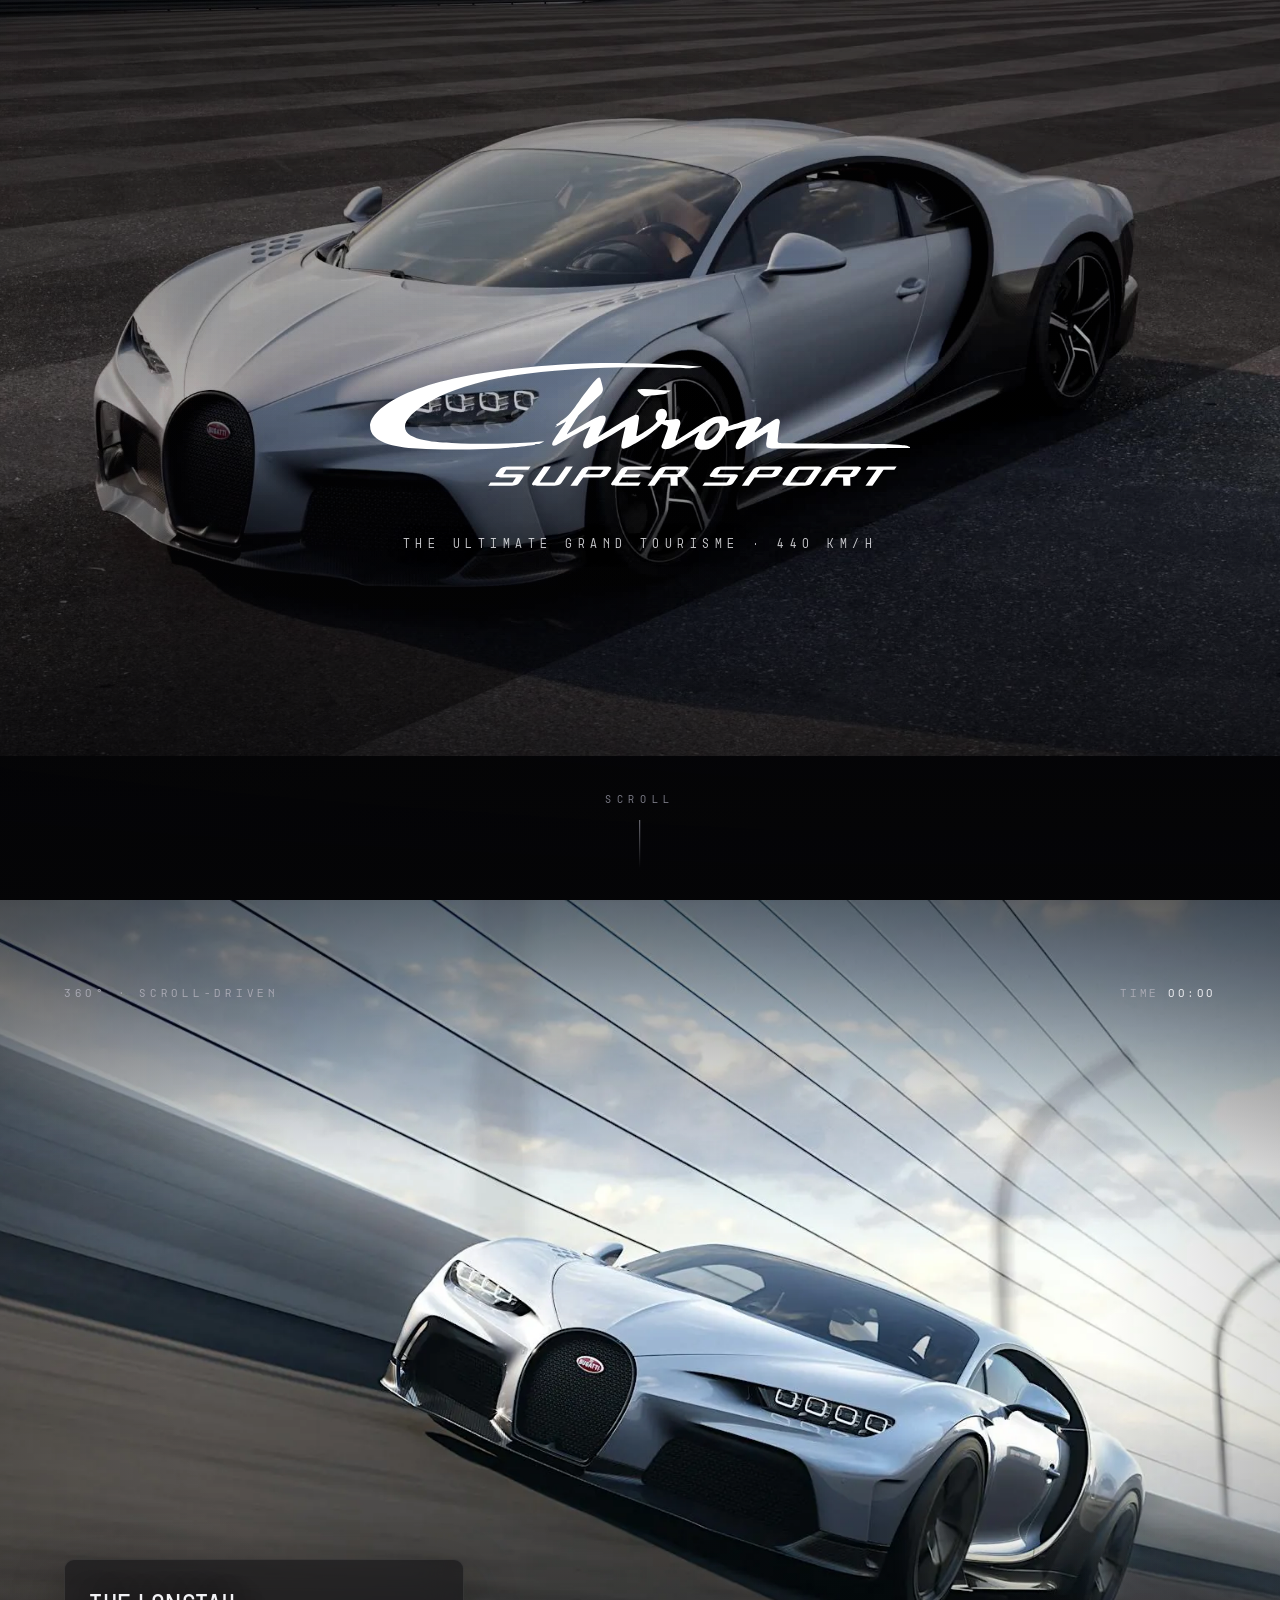
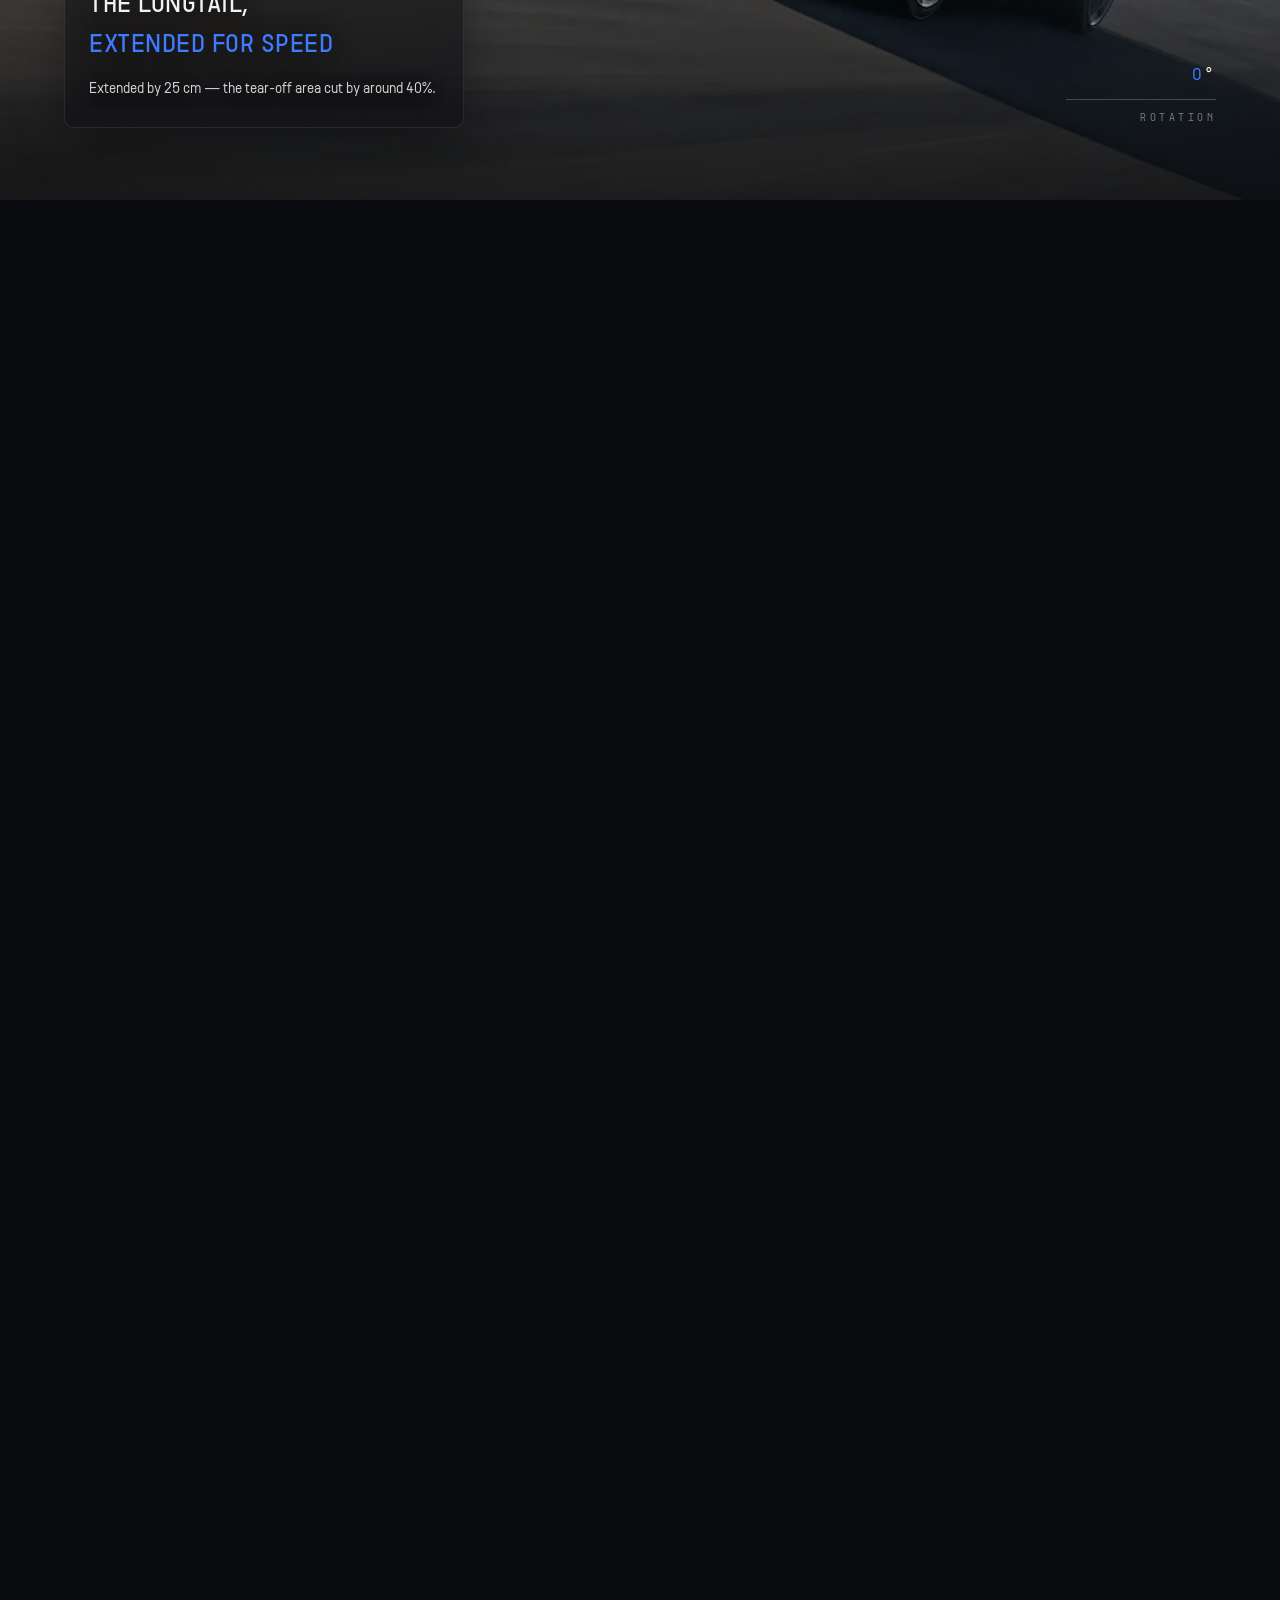
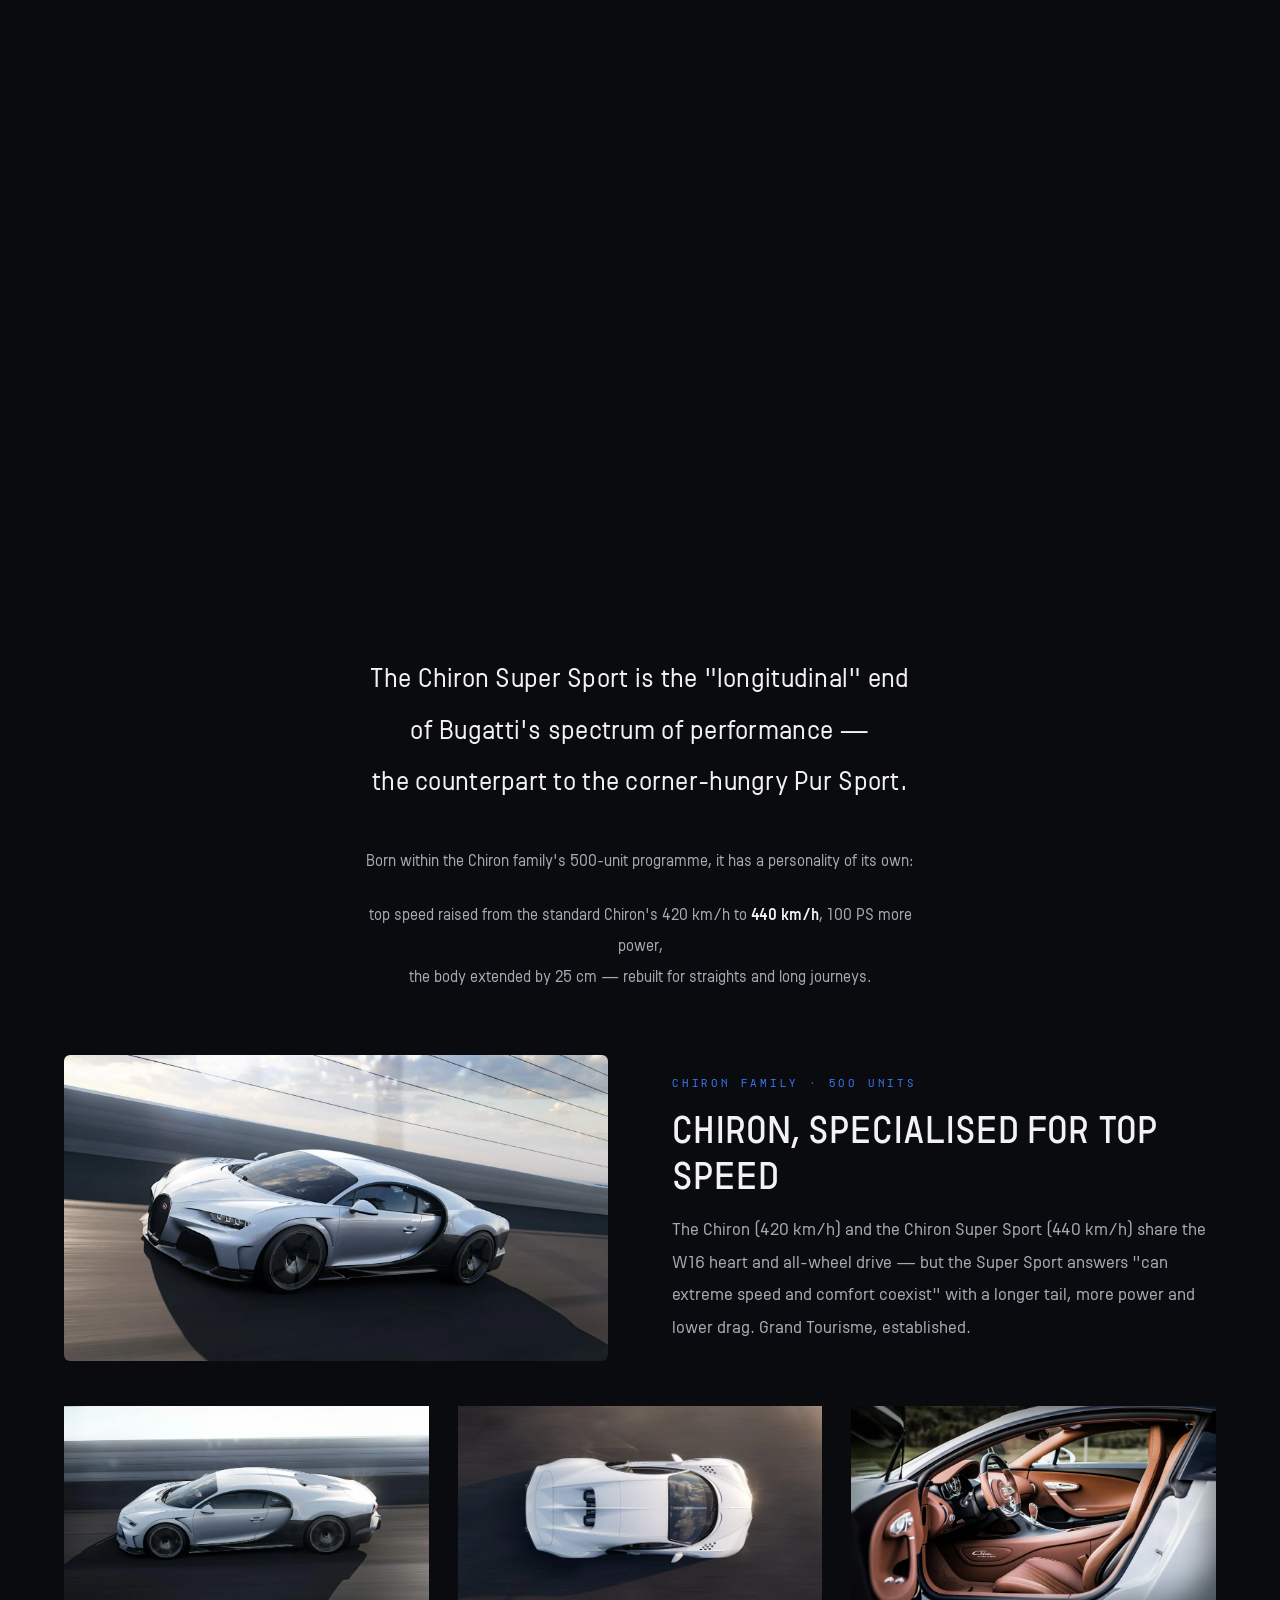
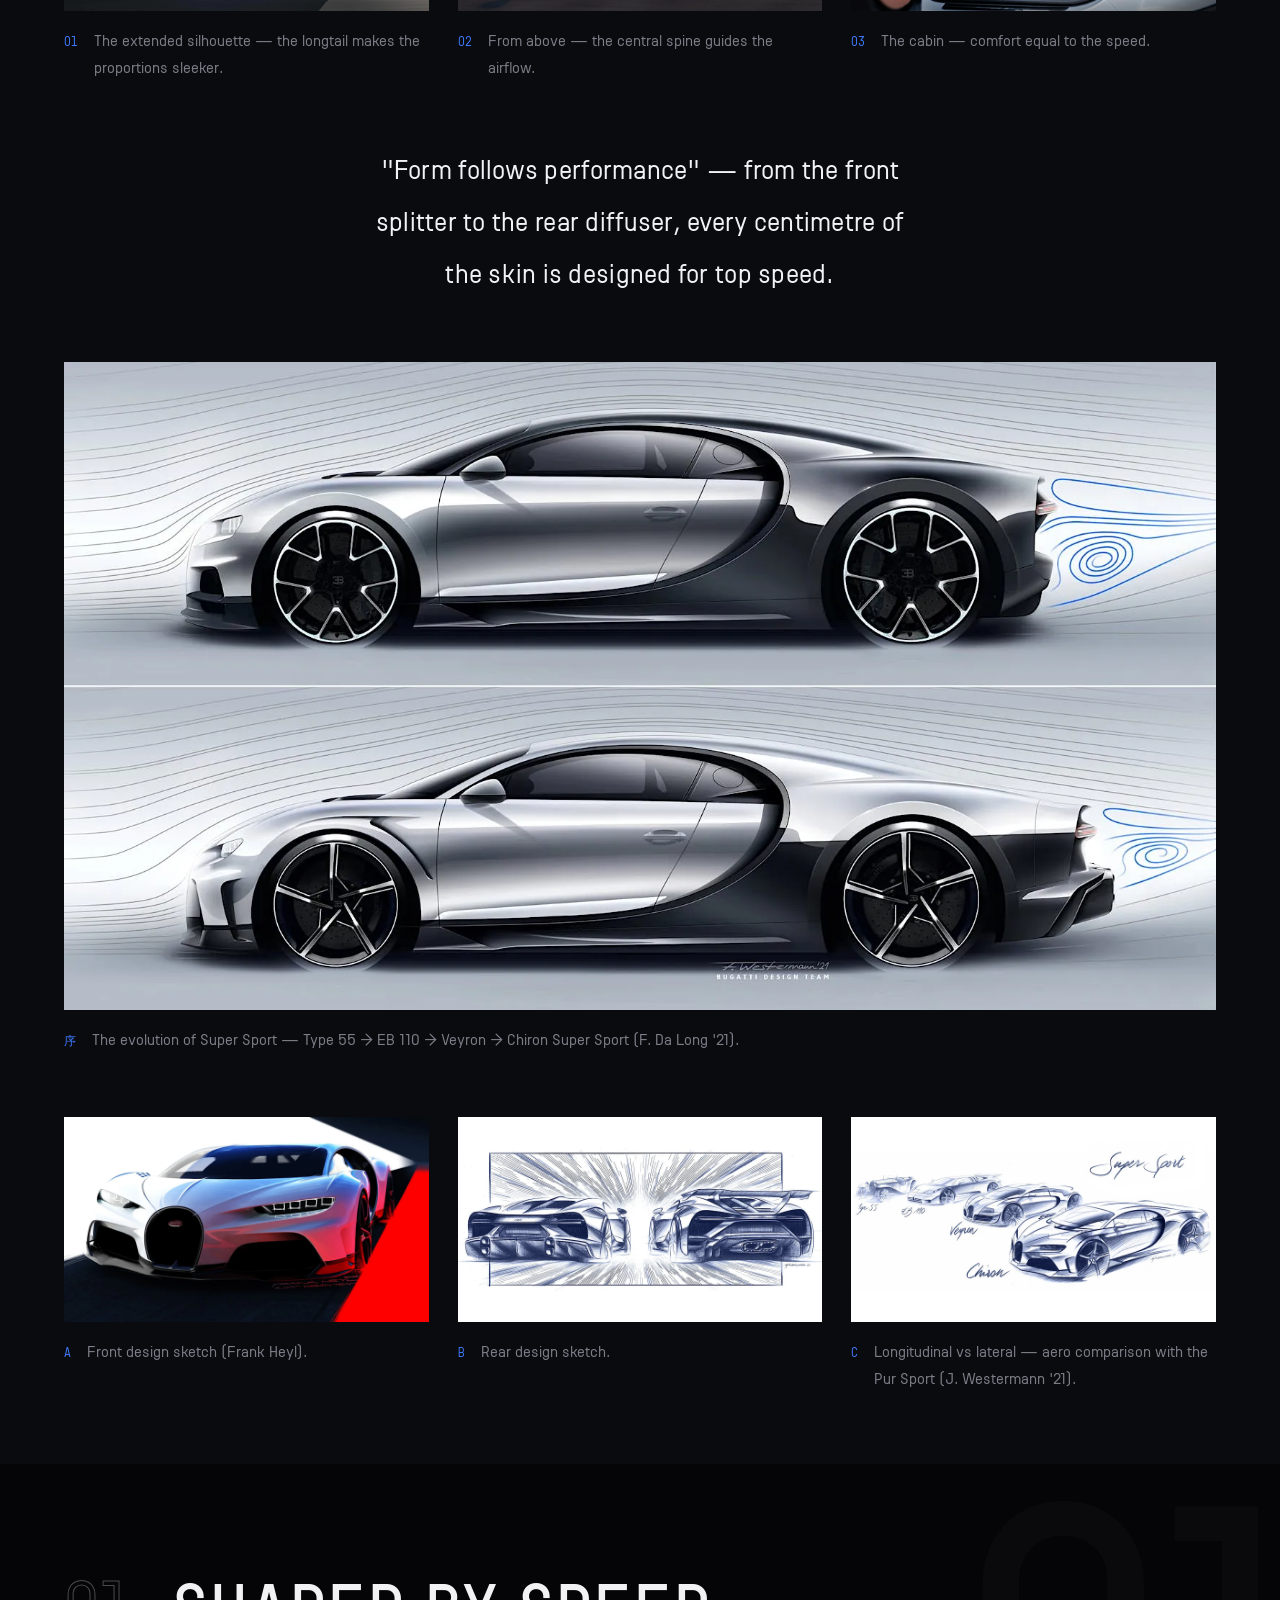
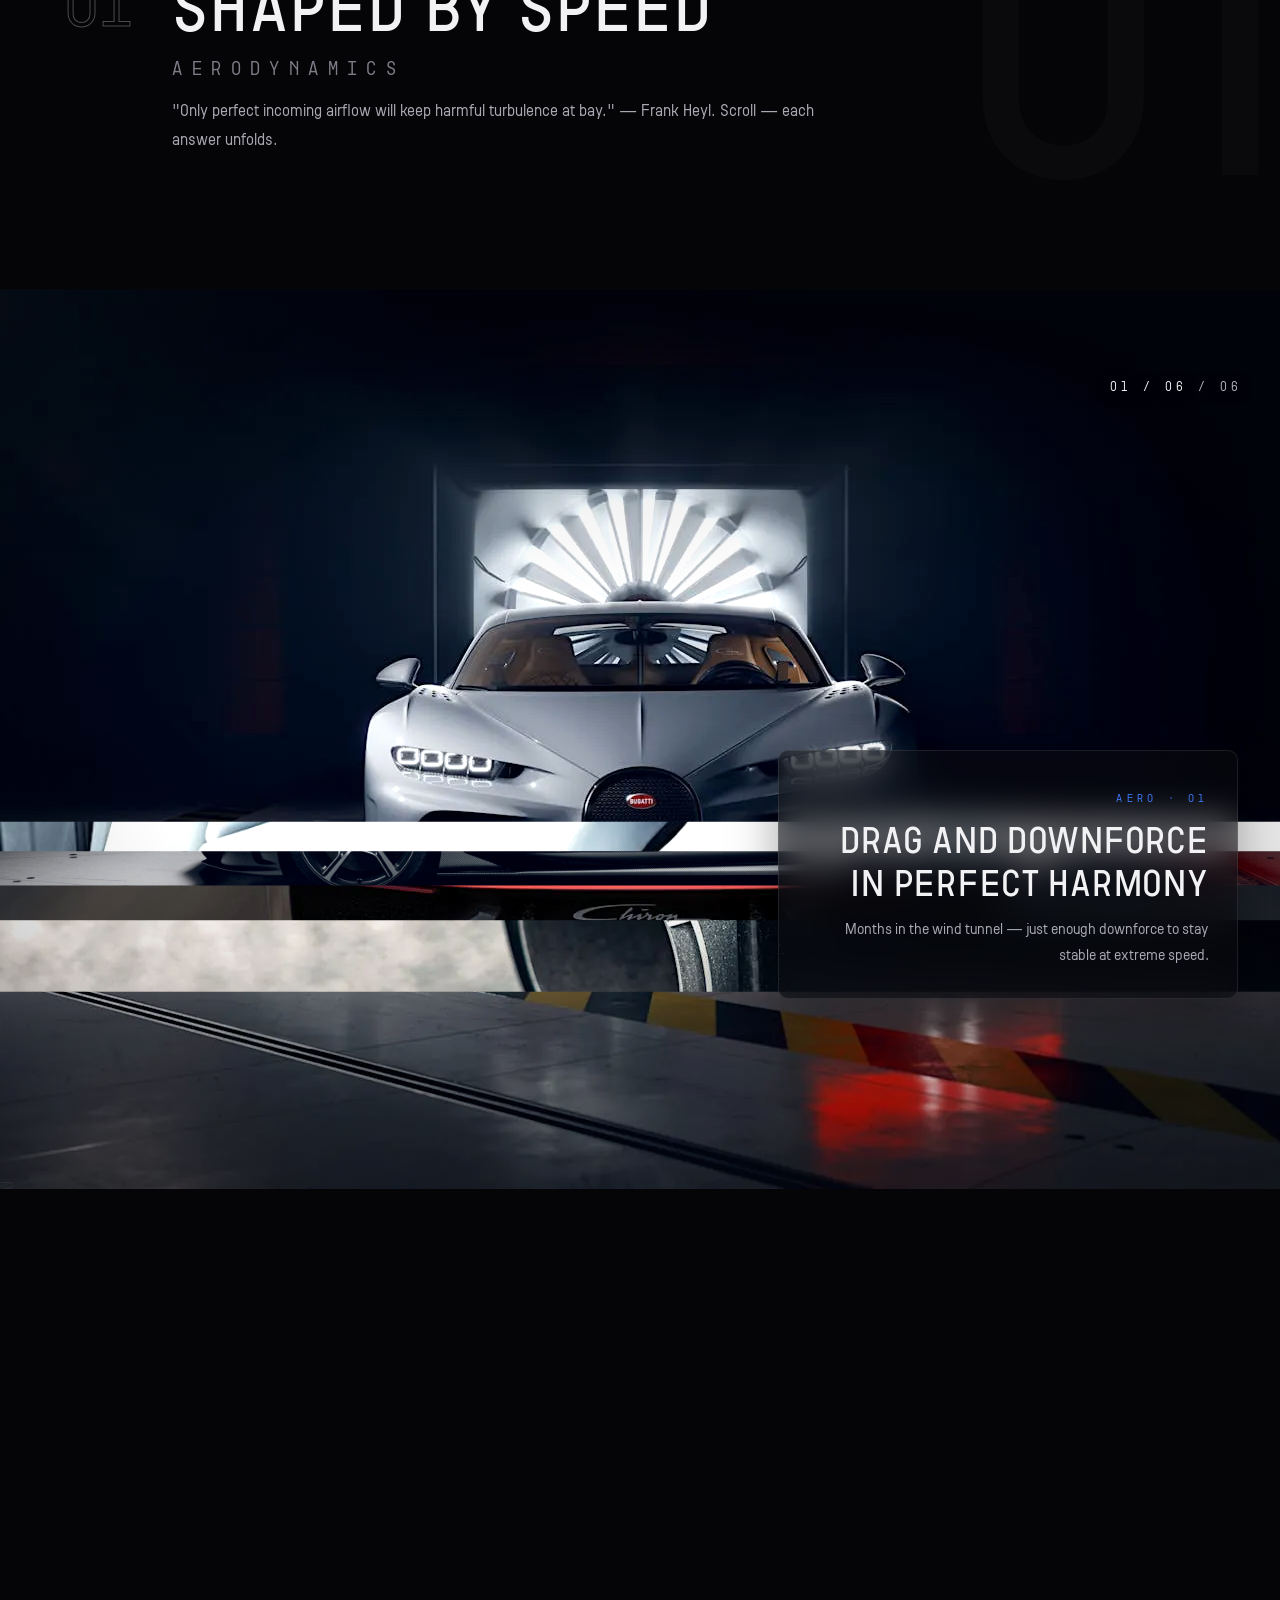
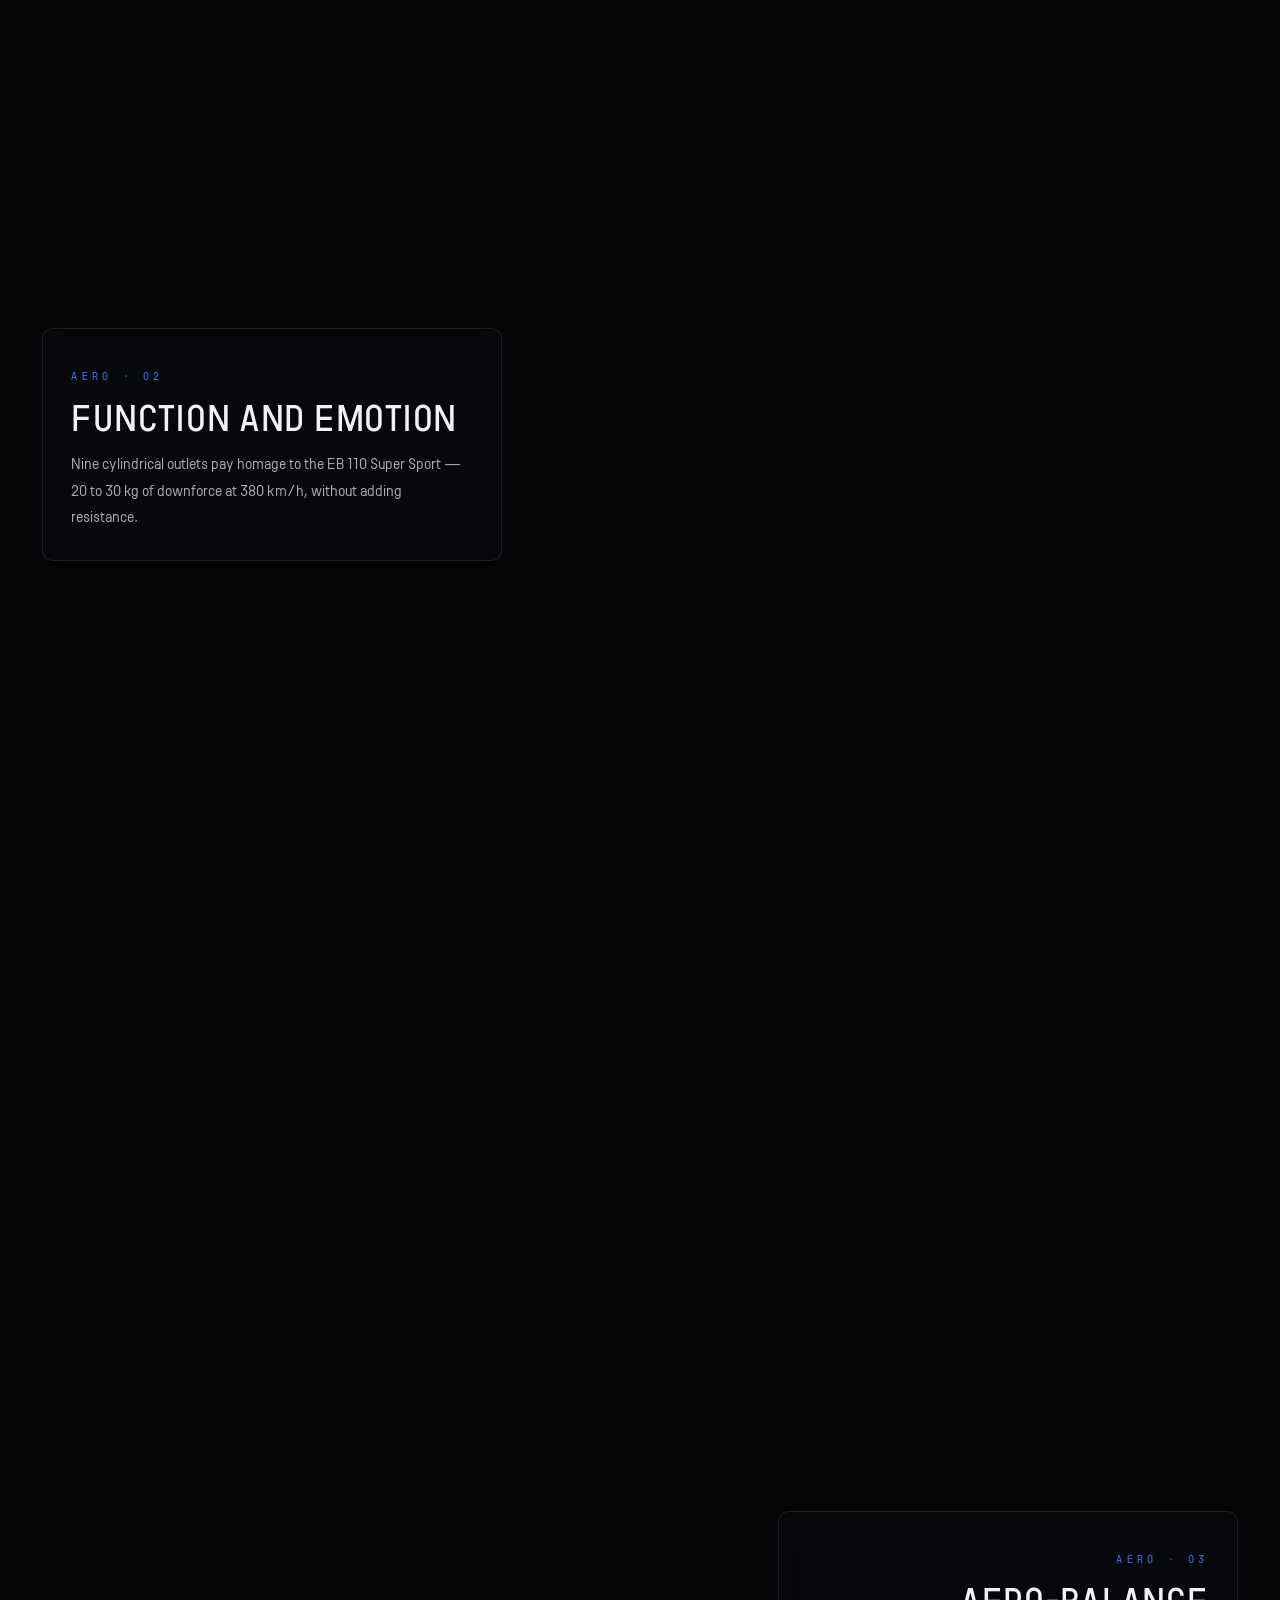
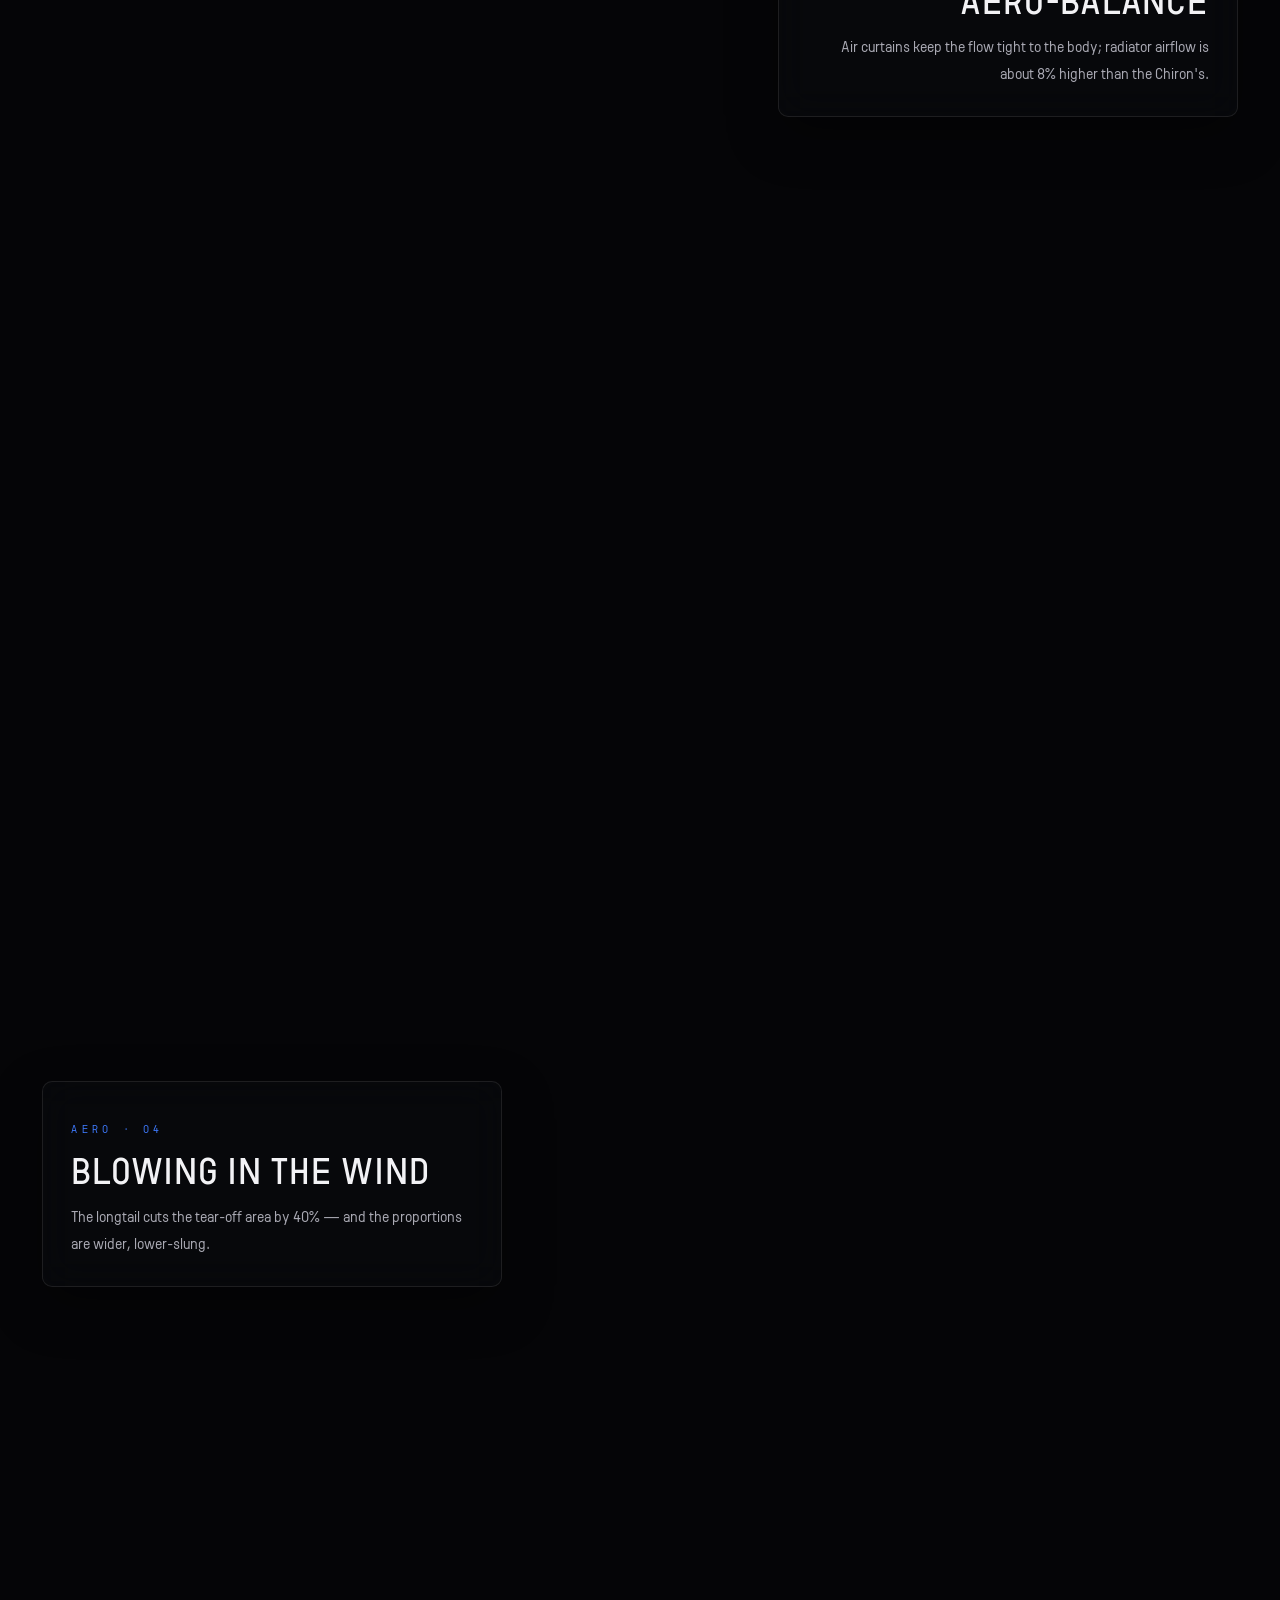
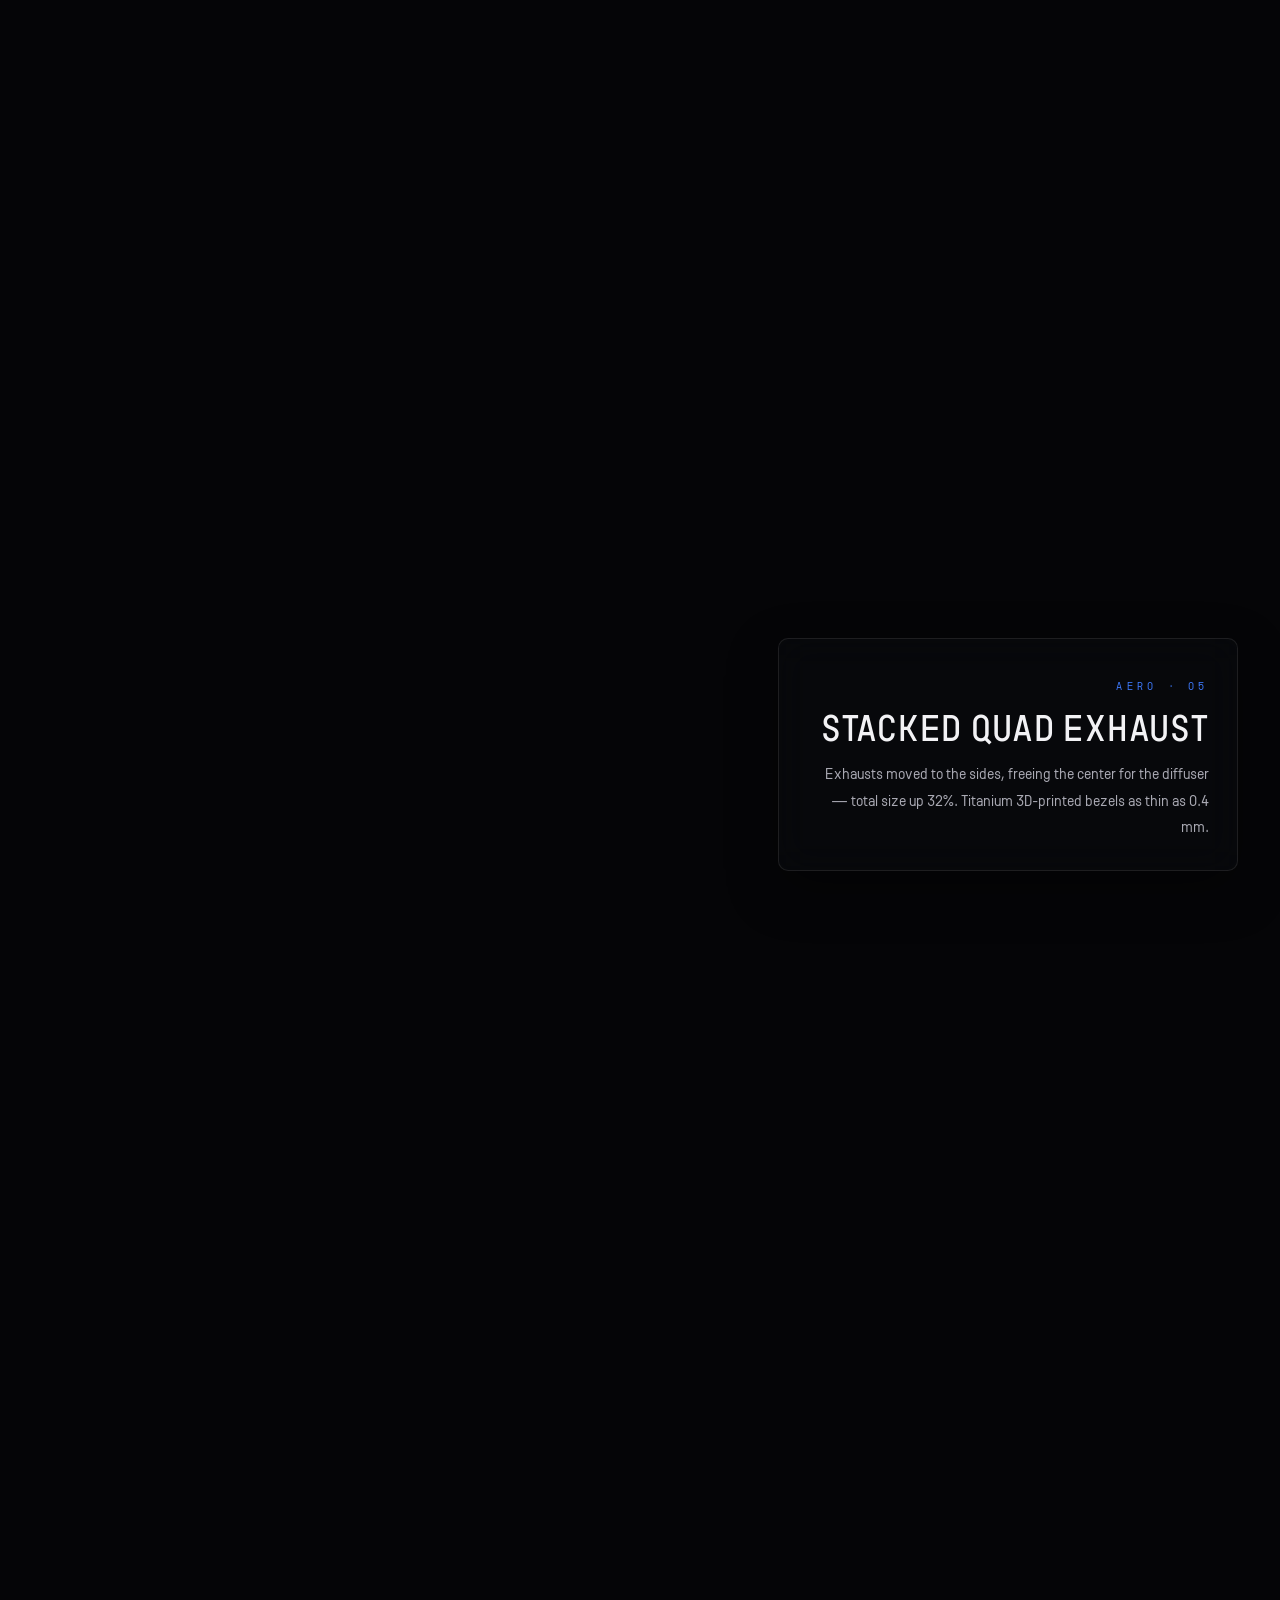
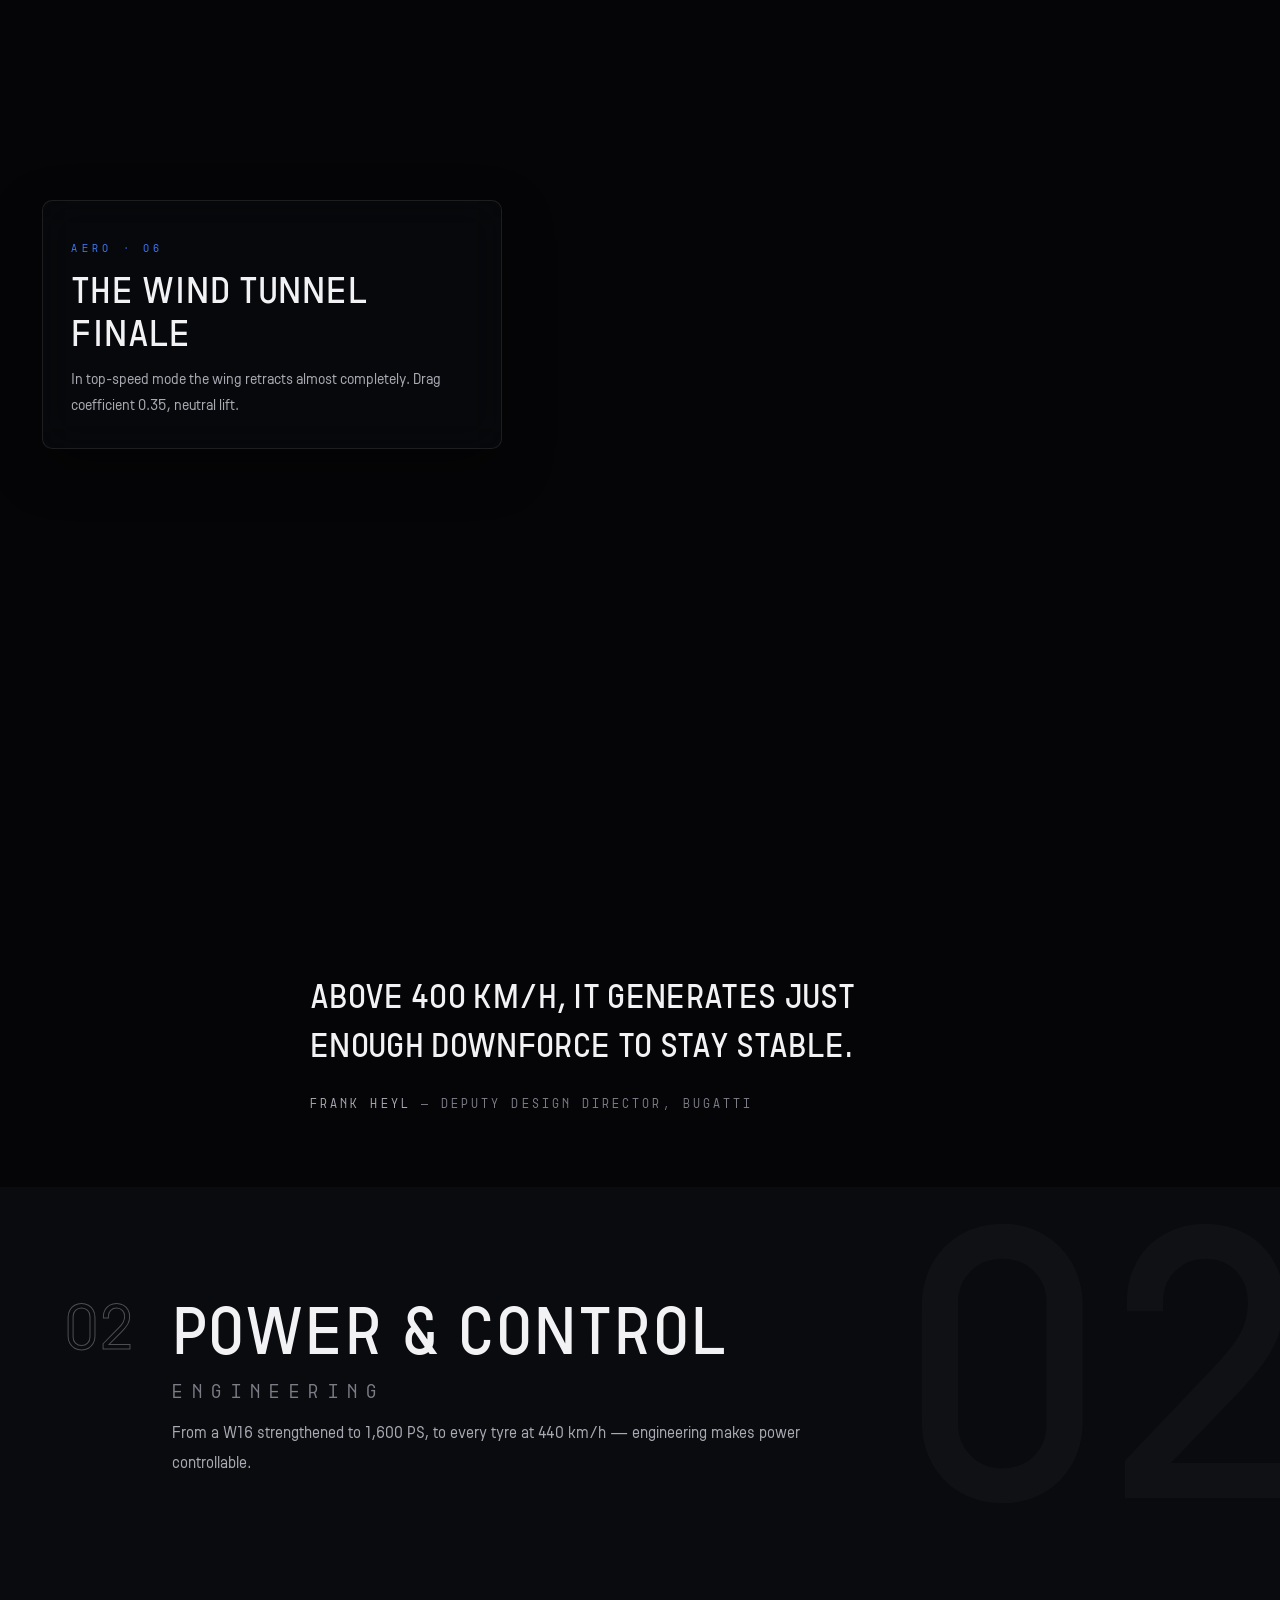
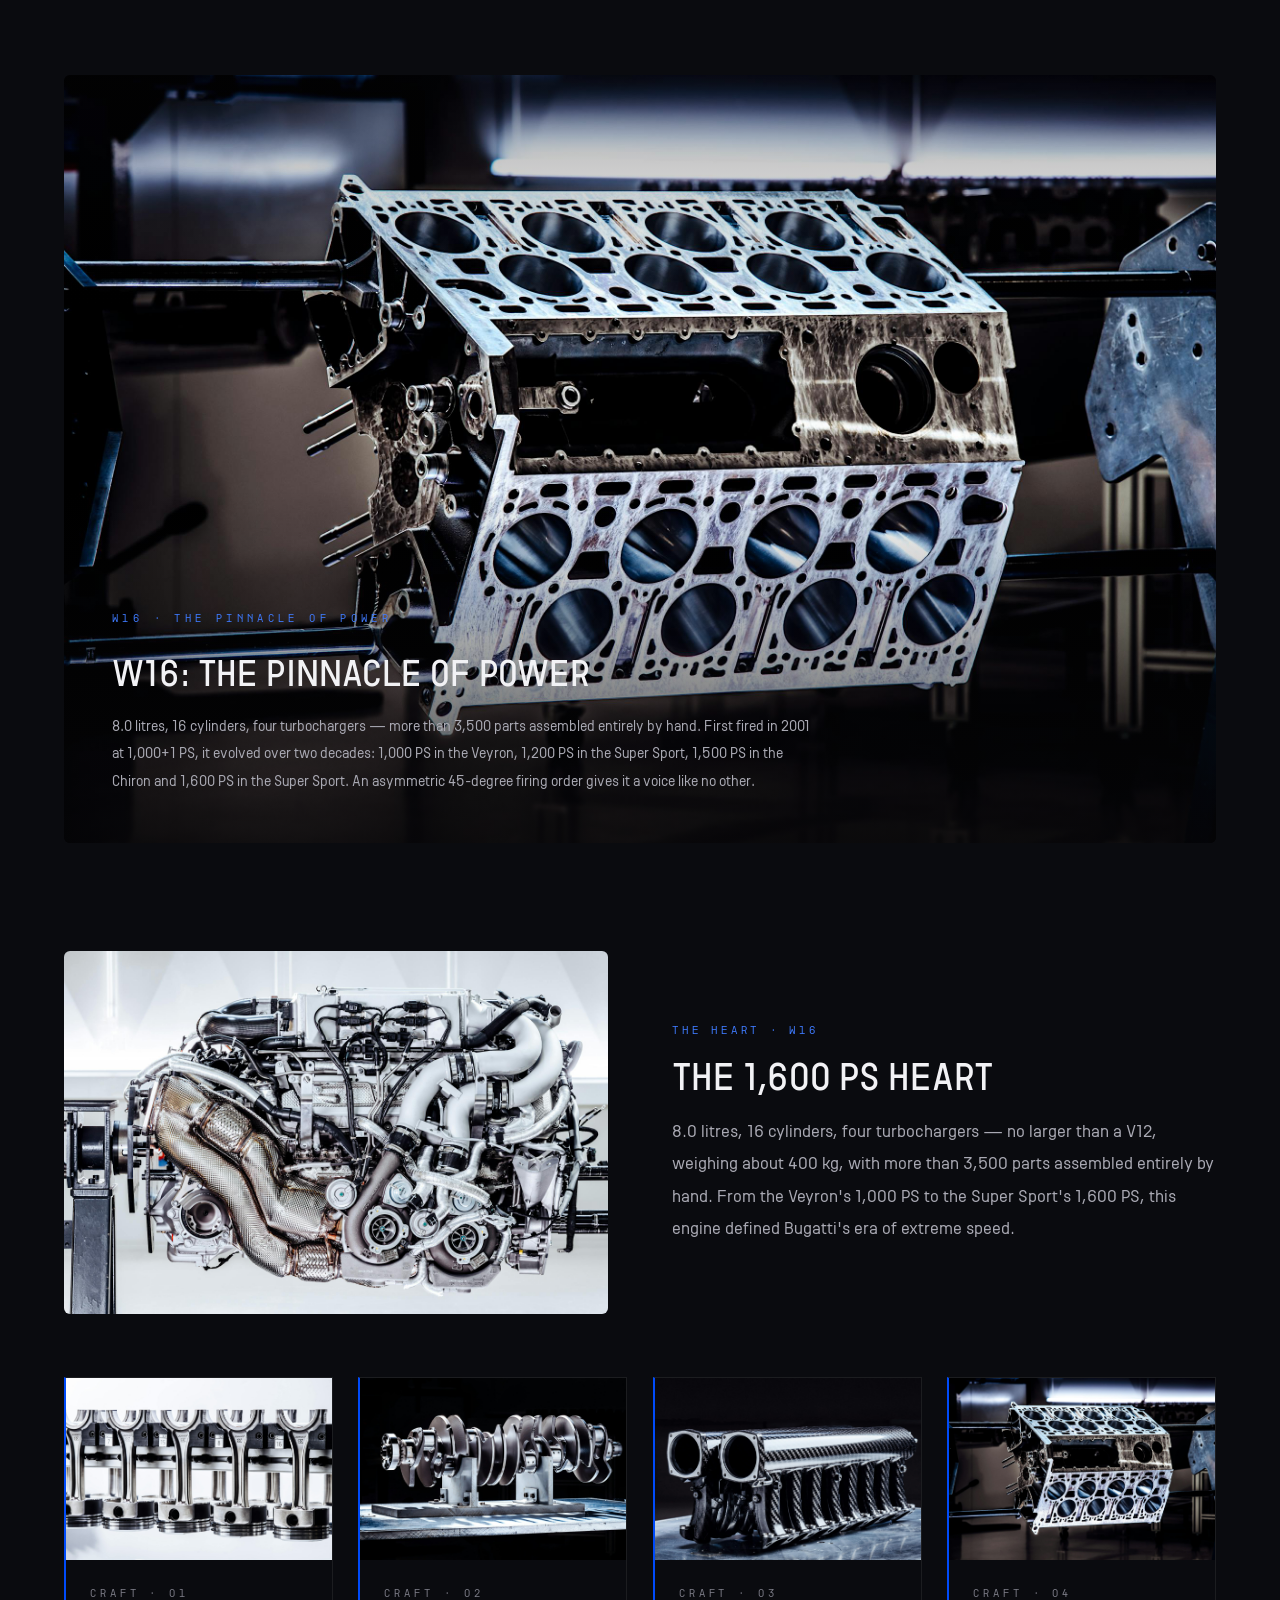
==== en.html @ 4743d1e7 "Add IP-based language detection (Divo-style)" ====
<!DOCTYPE html>
<html lang="en">
<head>
<meta charset="UTF-8">
<meta name="viewport" content="width=device-width, initial-scale=1.0">
<title>CHIRON SUPER SPORT — Bugatti Chiron Super Sport</title>
<meta name="description" content="The Bugatti Chiron Super Sport: a 1,600 PS W16, 440 km/h top speed, longtail aerodynamics and Grand Tourisme luxury. From the 300+ record to the Super Sport legacy.">
<meta property="og:type" content="website">
<meta property="og:title" content="CHIRON SUPER SPORT — Bugatti Chiron Super Sport">
<meta property="og:description" content="440 km/h · 1,600 PS · The Ultimate Grand Tourisme">
<meta property="og:image" content="img/hero-poster.webp">
<link rel="stylesheet" href="css/style.css">
<link rel="icon" href="data:image/svg+xml,%3Csvg xmlns='http://www.w3.org/2000/svg' viewBox='0 0 100 100'%3E%3Crect width='100' height='100' fill='%230b0b0d'/%3E%3Ctext x='50' y='70' font-size='56' text-anchor='middle' fill='%23f4f2ee' font-family='serif'%3EC%3C/text%3E%3C/svg%3E">
</head>
<body>

<!-- ============ 顶栏(首屏隐藏,滚动后出现) ============ -->
<header class="nav is-hero" id="nav">
  <div class="nav__inner">
    <span class="nav__now mono" id="navNow">00 · Intro</span>
    <a class="nav__brand" href="#hero">
      <svg viewBox="0 0 2468.89 566.93" width="86" height="20" fill="currentColor" aria-label="BUGATTI"><path d="M272.56 273.34c28.81-26.48 45.95-63.86 45.95-107.47 0-89.56-65.41-154.97-155.75-154.97H0v545.13h174.44c92.67 0 160.42-66.97 160.42-159.64 0-52.18-23.36-95.79-62.3-123.04ZM87.22 95.01h72.42c42.83 0 71.65 28.81 71.65 70.87s-28.81 70.87-71.65 70.87H87.22V95.01Zm84.1 376.91h-84.1V320.84h84.1c45.17 0 76.32 30.37 76.32 75.54s-31.15 75.54-76.32 75.54ZM648.69 406.51c0 44.39-31.93 76.32-76.32 76.32s-76.32-31.93-76.32-76.32V10.9h-87.22v389.38c0 96.56 68.53 166.65 163.54 166.65s163.54-70.09 163.54-166.65V10.9h-87.22v395.61ZM993.03 0c-95.01 0-163.54 70.09-163.54 166.65v233.62c0 96.56 68.53 166.65 163.54 166.65s163.54-70.09 163.54-166.65V241.41H993.03v84.11h76.32v80.99c0 44.39-31.93 76.32-76.32 76.32s-76.32-31.93-76.32-76.32V160.42c0-44.39 31.93-76.32 76.32-76.32s76.32 31.93 76.32 76.32v14.02h87.22v-7.79C1156.57 70.09 1088.04 0 993.03 0ZM1344.1 10.9l-125.38 545.12h86.44L1330.08 447h147.96l24.92 109.02h86.44L1464.03 10.9H1344.1Zm5.45 351.99 54.51-239.08 54.51 239.08h-109.02ZM1604.2 95.01h119.93l.78 461.02h85.66l.78-461.02h119.92V10.9H1604.2v84.11zM1976.59 95.01h119.93l.78 461.02h85.66l.78-461.02h119.92V10.9h-327.07v84.11zM2381.67 10.9h87.22v545.12h-87.22z"></path></svg>
      <span class="nav__brand-sub">CHIRON SUPER SPORT</span>
    </a>
    <span class="nav__lang">
      <a class="lang-btn mono" href="index.html">中文</a>
      <button class="nav__menu-btn mono" id="menuBtn" aria-label="Chapter menu" aria-expanded="false"><span class="nav__menu-icon"><i></i><i></i><i></i></span></button>
    </span>
  </div>
  <div class="nav__progress" aria-hidden="true"><i id="navBar"></i></div>
</header>

<!-- 章节菜单浮层 -->
<div class="menu-overlay" id="menuOverlay">
  <nav class="menu-overlay__nav" aria-label="Chapter menu">
    <a href="#intro"><span class="idx">I</span>360° Orbit</a>
    <a href="#aero"><span class="idx">01</span>Shaped by Speed</a>
    <a href="#power"><span class="idx">02</span>Power &amp; Control</a>
    <a href="#ss300"><span class="idx">03</span>Super Sport 300+</a>
    <a href="#records"><span class="idx">04</span>The Records</a>
    <a href="#bespoke"><span class="idx">05</span>Sur Mesure</a>
    <a href="#specs"><span class="idx">06</span>Specifications</a>
  </nav>
  <p class="menu-overlay__sub">BUGATTI — CHIRON SUPER SPORT · MOLSHEIM</p>
</div>

<!-- 滚动进度表盘 -->
<div class="scroll-gauge" id="scrollGauge" aria-hidden="true">
  <svg viewBox="0 0 44 44"><circle cx="22" cy="22" r="19"/><circle class="sg__bar" cx="22" cy="22" r="19"/></svg>
  <span class="sg__num mono">00</span>
</div>

<main>

<!-- ============ HERO(仅 svg,居中) ============ -->
<section class="hero" id="hero">
  <div class="hero__media">
    <div class="hero__parallax">
      <video autoplay muted loop playsinline preload="metadata" poster="img/hero-main-poster.jpg">
        <source src="video/hero-main.mp4" type="video/mp4">
      </video>
    </div>
    <div class="hero__veil"></div>
  </div>
  <div class="hero__content">
    <img class="hero__wordmark" src="img/wordmark.svg" alt="CHIRON SUPER SPORT" width="540" height="124">
    <p class="hero__mini">THE ULTIMATE GRAND TOURISME · 440 KM/H</p>
  </div>
  <a class="hero__scroll" href="#intro" aria-label="Scroll down">SCROLL</a>
</section>

<!-- ============ 序 · 360° + 诞生 + 设计(无章节标题) ============ -->
<section class="chapter chapter--dark" id="intro" style="padding-top:0;">
  <div class="scrub">
    <div class="scrub__track" data-dur="20">
      <div class="scrub__sticky">
        <video class="scrub__video" src="video/css-360.mp4" muted playsinline preload="none" poster="img/hero-poster.webp"></video>
        <img class="scrub__poster" src="img/hero-poster.webp" alt="Chiron Super Sport 360°">
        <div class="scrub__veil"></div>
        <div class="scrub__ui">
          <span class="scrub__label">360° · Scroll-driven</span>
          <span class="scrub__prog mono">TIME <b>00:00</b></span>
        </div>
        <div class="scrub__texts">
          <div class="scrub__text is-on">
            <h3>The Longtail,<br><em>EXTENDED FOR SPEED</em></h3>
            <p>Extended by 25 cm — the tear-off area cut by around 40%.</p>
          </div>
          <div class="scrub__text">
            <h3>1,600 PS<br><em>W16 · QUAD-TURBO</em></h3>
            <p>An 8.0-litre W16 with four turbochargers. 0–400 km/h in 28.6 seconds — the speed at which planes fly.</p>
          </div>
          <div class="scrub__text">
            <h3>Luxury and Speed,<br><em>IN RARE HARMONY</em></h3>
            <p>The world's fastest production car — and its most luxurious traveller.</p>
          </div>
        </div>
        <div class="scrub__meter" aria-hidden="true">
          <span class="scrub__deg"><b>0</b>°</span>
          <i></i>
          <span>Rotation</span>
        </div>
      </div>
    </div>
  </div>

  <!-- 诞生:Super Sport 与普通版的关系与意义(无大标题) -->
  <div class="wrap" style="padding-top:clamp(3.5rem,8vh,6rem);">
    <div class="prose prose--center reveal">
      <p class="lead">The Chiron Super Sport is the "longitudinal" end of Bugatti's spectrum of performance —<br>the counterpart to the corner-hungry Pur Sport.</p>
      <p>Born within the Chiron family's 500-unit programme, it has a personality of its own:</p>
      <p>top speed raised from the standard Chiron's 420 km/h to <b>440 km/h</b>, 100 PS more power,<br>the body extended by 25 cm — rebuilt for straights and long journeys.</p>
    </div>

    <div class="media-row reveal">
      <div class="media-row__media">
        <img src="img/hs-front2.webp" alt="Chiron Super Sport on the move" loading="lazy">
      </div>
      <div class="media-row__body">
        <span class="lbl">Chiron Family · 500 Units</span>
        <h3>Chiron, Specialised for Top Speed</h3>
        <p>The Chiron (420 km/h) and the Chiron Super Sport (440 km/h) share the W16 heart and all-wheel drive — but the Super Sport answers "can extreme speed and comfort coexist" with a longer tail, more power and lower drag. Grand Tourisme, established.</p>
      </div>
    </div>

    <div class="figrow reveal">
      <figure class="figure">
        <div class="figure__media"><img src="img/hs-side.webp" alt="Chiron Super Sport side profile" loading="lazy"></div>
        <figcaption class="figure__cap"><span class="no">01</span><span class="zh">The extended silhouette — the longtail makes the proportions sleeker.</span></figcaption>
      </figure>
      <figure class="figure">
        <div class="figure__media"><img src="img/hs-top.webp" alt="Chiron Super Sport top view" loading="lazy"></div>
        <figcaption class="figure__cap"><span class="no">02</span><span class="zh">From above — the central spine guides the airflow.</span></figcaption>
      </figure>
      <figure class="figure">
        <div class="figure__media"><img src="img/interior.webp" alt="Chiron Super Sport interior" loading="lazy"></div>
        <figcaption class="figure__cap"><span class="no">03</span><span class="zh">The cabin — comfort equal to the speed.</span></figcaption>
      </figure>
    </div>


    <!-- 设计内容 -->
    <div class="prose prose--center reveal" style="margin-top:clamp(3rem,7vh,5rem);">
      <p class="lead">"Form follows performance" — from the front splitter to the rear diffuser, every centimetre of the skin is designed for top speed.</p>
    </div>

    <figure class="figure reveal">
      <div class="figure__media">
        <img src="img/sketch-generations.webp" alt="Four generations of Super Sport sketches" loading="lazy">
      </div>
      <figcaption class="figure__cap">
        <span class="no">序</span>
        <span class="zh">The evolution of Super Sport — Type 55 → EB 110 → Veyron → Chiron Super Sport (F. Da Long '21).</span>
      </figcaption>
    </figure>

    <div class="figrow figrow--3 reveal">
      <figure class="figure">
        <div class="figure__media"><img src="img/sketch-front.webp" alt="Front design sketch" loading="lazy"></div>
        <figcaption class="figure__cap"><span class="no">A</span><span class="zh">Front design sketch (Frank Heyl).</span></figcaption>
      </figure>
      <figure class="figure">
        <div class="figure__media"><img src="img/sketch-rear.webp" alt="Rear design sketch" loading="lazy"></div>
        <figcaption class="figure__cap"><span class="no">B</span><span class="zh">Rear design sketch.</span></figcaption>
      </figure>
      <figure class="figure">
        <div class="figure__media"><img src="img/sketch-vs-pursport.webp" alt="Aero comparison with the Pur Sport" loading="lazy"></div>
        <figcaption class="figure__cap"><span class="no">C</span><span class="zh">Longitudinal vs lateral — aero comparison with the Pur Sport (J. Westermann '21).</span></figcaption>
      </figure>
    </div>
  </div>
</section>

<!-- ============ 01 被速度塑造 · 空气动力学(遮盖画廊 A) ============ -->
<div class="chapter-break" id="aero" data-chapter>
  <span class="chapter-break__wm" aria-hidden="true">01</span>
  <div class="chapter-break__inner">
    <span class="chapter-break__no">01</span>
    <div>
      <h2>Shaped by Speed<span class="latin">Aerodynamics</span></h2>
      <p class="chapter-break__sub">"Only perfect incoming airflow will keep harmful turbulence at bay." — Frank Heyl. Scroll — each answer unfolds.</p>
    </div>
  </div>
</div>

<section class="chapter">
  <div class="gallery">
    <div class="gallery__texts">
      <div class="g-text g-text--right">
        <div class="g-text__card">
          <span class="g-text__no">Aero · 01</span>
          <h3>Drag and Downforce in Perfect Harmony</h3>
          <p>Months in the wind tunnel — just enough downforce to stay stable at extreme speed.</p>
        </div>
      </div>
      <div class="g-text g-text--left">
        <div class="g-text__card">
          <span class="g-text__no">Aero · 02</span>
          <h3>Function and Emotion</h3>
          <p>Nine cylindrical outlets pay homage to the EB 110 Super Sport — 20 to 30 kg of downforce at 380 km/h, without adding resistance.</p>
        </div>
      </div>
      <div class="g-text g-text--right">
        <div class="g-text__card">
          <span class="g-text__no">Aero · 03</span>
          <h3>Aero-Balance</h3>
          <p>Air curtains keep the flow tight to the body; radiator airflow is about 8% higher than the Chiron's.</p>
        </div>
      </div>
      <div class="g-text g-text--left">
        <div class="g-text__card">
          <span class="g-text__no">Aero · 04</span>
          <h3>Blowing in the Wind</h3>
          <p>The longtail cuts the tear-off area by 40% — and the proportions are wider, lower-slung.</p>
        </div>
      </div>
      <div class="g-text g-text--right">
        <div class="g-text__card">
          <span class="g-text__no">Aero · 05</span>
          <h3>Stacked Quad Exhaust</h3>
          <p>Exhausts moved to the sides, freeing the center for the diffuser — total size up 32%. Titanium 3D-printed bezels as thin as 0.4 mm.</p>
        </div>
      </div>
      <div class="g-text g-text--left">
        <div class="g-text__card">
          <span class="g-text__no">Aero · 06</span>
          <h3>The Wind Tunnel Finale</h3>
          <p>In top-speed mode the wing retracts almost completely. Drag coefficient 0.35, neutral lift.</p>
        </div>
      </div>
    </div>

    <div class="gallery__media">
      <div class="g-sticky">
        <span class="g-count mono"><b>01</b> / 06</span>
        <div class="g-image">
          <img src="img/windtunnel-front.webp" alt="Chiron Super Sport in the wind tunnel">
          <div class="g-image__veil"></div>
          <div class="g-image__veil2"></div>
        </div>
        <div class="g-image">
          <img src="img/off-02-detail-vents.webp" alt="Nine cylindrical fender outlets">
          <div class="g-image__veil"></div>
          <div class="g-image__veil2"></div>
        </div>
        <div class="g-image">
          <img src="img/windtunnel-side-tipped.webp" alt="Air curtains in the wind tunnel">
          <div class="g-image__veil"></div>
          <div class="g-image__veil2"></div>
        </div>
        <div class="g-image">
          <img src="img/hs-rear2.webp" alt="Longtail and light bar">
          <div class="g-image__veil"></div>
          <div class="g-image__veil2"></div>
        </div>
        <div class="g-image">
          <img src="img/exhaust.webp" alt="Stacked quad exhaust">
          <div class="g-image__veil"></div>
          <div class="g-image__veil2"></div>
        </div>
        <div class="g-image">
          <img src="img/windtunnel-rear.webp" alt="Rear in the wind tunnel">
          <div class="g-image__veil"></div>
          <div class="g-image__veil2"></div>
        </div>
      </div>
    </div>
  </div>

  <div class="wrap" style="margin-top:clamp(3rem,7vh,5rem);">
    <div class="quote reveal">
      <blockquote>Above 400 km/h, it generates just enough downforce to stay stable.</blockquote>
      <figcaption><b>Frank Heyl</b> — Deputy Design Director, Bugatti</figcaption>
    </div>
  </div>
</section>

<!-- ============ 02 力量与掌控 · 工程(遮盖画廊 B + 测功机) ============ -->
<div class="chapter-break chapter-break--dark" id="power" data-chapter>
  <span class="chapter-break__wm" aria-hidden="true">02</span>
  <div class="chapter-break__inner">
    <span class="chapter-break__no">02</span>
    <div>
      <h2>Power &amp; Control<span class="latin">Engineering</span></h2>
      <p class="chapter-break__sub">From a W16 strengthened to 1,600 PS, to every tyre at 440 km/h — engineering makes power controllable.</p>
    </div>
  </div>
</div>

<section class="chapter chapter--dark">
      <!-- W16 engine video: The Pinnacle of Power -->
  <div class="wrap" style="margin-top:clamp(3rem,7vh,5rem);">
    <div class="chapter-video reveal">
      <video autoplay muted loop playsinline preload="metadata" poster="img/w16-01.jpg" data-autoview>
        <source src="video/w16-engine.mp4" type="video/mp4">
      </video>
      <div class="chapter-video__veil"></div>
      <div class="chapter-video__inner">
        <span class="chapter-video__no">W16 · THE PINNACLE OF POWER</span>
        <h3>W16: The Pinnacle of Power</h3>
        <p>8.0 litres, 16 cylinders, four turbochargers — more than 3,500 parts assembled entirely by hand. First fired in 2001 at 1,000+1 PS, it evolved over two decades: 1,000 PS in the Veyron, 1,200 PS in the Super Sport, 1,500 PS in the Chiron and 1,600 PS in the Super Sport. An asymmetric 45-degree firing order gives it a voice like no other.</p>
      </div>
    </div>
  </div>
<div class="wrap" style="padding-top:clamp(2rem,5vh,3.5rem);">
    <div class="media-row reveal">
      <div class="media-row__media">
        <img src="img/w16-09.jpg" alt="The W16 engine in full" loading="lazy">
      </div>
      <div class="media-row__body">
        <span class="lbl">The Heart · W16</span>
        <h3>The 1,600 PS Heart</h3>
        <p>8.0 litres, 16 cylinders, four turbochargers — no larger than a V12, weighing about 400 kg, with more than 3,500 parts assembled entirely by hand. From the Veyron's 1,000 PS to the Super Sport's 1,600 PS, this engine defined Bugatti's era of extreme speed.</p>
      </div>
    </div>

    <div class="dcards dcards--edge reveal">
      <div class="dcard">
        <img src="img/w16-02.jpg" alt="Eight connecting rods in line" loading="lazy">
        <div class="dcard__body">
          <span class="no">Craft · 01</span>
          <h3>Eight Conrods</h3>
          <p>Every burst from the 16 cylinders is carried by <b>eight connecting rods</b>.</p>
        </div>
      </div>
      <div class="dcard">
        <img src="img/w16-06.jpg" alt="The one-piece crankshaft" loading="lazy">
        <div class="dcard__body">
          <span class="no">Craft · 02</span>
          <h3>One Crankshaft</h3>
          <p>The reciprocation of 16 cylinders converges on a single crankshaft — <b>balance and strength</b> in one.</p>
        </div>
      </div>
      <div class="dcard">
        <img src="img/w16-07.jpg" alt="Carbon intake plenum" loading="lazy">
        <div class="dcard__body">
          <span class="no">Craft · 03</span>
          <h3>Carbon Intake Plenum</h3>
          <p>A twin-inlet carbon manifold feeding <b>all 16 cylinders</b>.</p>
        </div>
      </div>
      <div class="dcard">
        <img src="img/w16-01.jpg" alt="The W-shaped block casting" loading="lazy">
        <div class="dcard__body">
          <span class="no">Craft · 04</span>
          <h3>The W-Shaped Block</h3>
          <p>Two eight-cylinder banks arranged in a W — <b>compactness</b> as an engineering miracle.</p>
        </div>
      </div>
    </div>
  </div>



  <!-- 测功机视频 -->
  <div class="wrap" style="margin-top:clamp(3rem,7vh,5rem);">
    <div class="chapter-video reveal">
      <video autoplay muted loop playsinline preload="metadata" poster="img/w16-dyno-poster.jpg" data-autoview>
        <source src="video/w16-dyno.mp4" type="video/mp4">
      </video>
      <div class="chapter-video__veil"></div>
      <div class="chapter-video__inner">
        <span class="chapter-video__no">DYNAMOMETER · Single-Roller Rig</span>
        <h3>1,618 PS: Verification at the Limit</h3>
        <p>At 420 km/h, a tyre revolves more than 50 times a second, with forces on the tread around 4,000 g. Only the Chiron Super Sport can push this dyno — capable of 480 km/h — to its limits.</p>
      </div>
    </div>

    <div class="gauges">
      <figure class="gauge reveal" data-gauge="1618" data-max="2000" data-decimals="0" data-unit="PS">
        <div class="gauge__svg">
          <svg viewBox="0 0 200 200"><circle class="gauge__track" cx="100" cy="100" r="84"/><circle class="gauge__bar" cx="100" cy="100" r="84"/></svg>
          <figcaption><b class="mono">0</b><span class="gauge__unit mono">PS</span></figcaption>
        </div>
        <p class="gauge__label">Dyno-verified output<small>Single roller · wheel output</small></p>
      </figure>
      <figure class="gauge reveal" data-gauge="50" data-max="60" data-decimals="0" data-unit="转/秒">
        <div class="gauge__svg">
          <svg viewBox="0 0 200 200"><circle class="gauge__track" cx="100" cy="100" r="84"/><circle class="gauge__bar" cx="100" cy="100" r="84"/></svg>
          <figcaption><b class="mono">0</b><span class="gauge__unit mono">转/秒</span></figcaption>
        </div>
        <p class="gauge__label">Tyre rotation at 420 km/h<small>Over 50 revolutions per second</small></p>
      </figure>
      <figure class="gauge reveal" data-gauge="4000" data-max="5000" data-decimals="0" data-unit="g">
        <div class="gauge__svg">
          <svg viewBox="0 0 200 200"><circle class="gauge__track" cx="100" cy="100" r="84"/><circle class="gauge__bar" cx="100" cy="100" r="84"/></svg>
          <figcaption><b class="mono">0</b><span class="gauge__unit mono">g</span></figcaption>
        </div>
        <p class="gauge__label">Force on the tread<small>Approx. 4,000 g</small></p>
      </figure>
      <figure class="gauge reveal" data-gauge="480" data-max="500" data-decimals="0" data-unit="km/h">
        <div class="gauge__svg">
          <svg viewBox="0 0 200 200"><circle class="gauge__track" cx="100" cy="100" r="84"/><circle class="gauge__bar" cx="100" cy="100" r="84"/></svg>
          <figcaption><b class="mono">0</b><span class="gauge__unit mono">km/h</span></figcaption>
        </div>
        <p class="gauge__label">Dyno simulation limit<small>1,200 kW per roller</small></p>
      </figure>
    </div>
  </div>
</section>

<!-- ============ 03 Super Sport 300+ ============ -->
<div class="chapter-break" id="ss300" data-chapter>
  <span class="chapter-break__wm" aria-hidden="true">03</span>
  <div class="chapter-break__inner">
    <span class="chapter-break__no">03</span>
    <div>
      <h2>Super Sport 300+<span class="latin">The Special Edition</span></h2>
      <p class="chapter-break__sub">Based on the record-breaking car — jet-black carbon, two orange stripes, limited to 30 units.</p>
    </div>
  </div>
</div>

<section class="chapter">
  <div class="wrap">
    <div class="media-row reveal">
      <div class="media-row__media">
        <img src="img/ss300-last-delivery.webp" alt="Chiron Super Sport 300+ at sunset" loading="lazy">
      </div>
      <div class="media-row__body">
        <span class="lbl">Special Edition · A Gift for the Record</span>
        <h3>30 Units, Jet Black Carbon &amp; Jet Orange</h3>
        <p>Unveiled in September 2019 at Bugatti's 110th anniversary in Molsheim. Exposed jet-black carbon fibre, two Jet Orange racing stripes running the full length; 1,600 PS — 100 more than the Chiron — with a new thermal management system.</p>
      </div>
    </div>

    <div class="bigstats reveal">
      <div class="bigstats__item"><b><em>30</em> 台</b><span>Edition limit</span></div>
      <div class="bigstats__item"><b><em>1,600</em> PS</b><span>8.0T W16</span></div>
      <div class="bigstats__item"><b><em>3.5</em> M€</b><span>Net price</span></div>
      <div class="bigstats__item"><b><em>2021</em></b><span>Deliveries begin</span></div>
    </div>

    <div class="media-row reveal">
      <div class="media-row__media">
        <img src="img/ss300-24.jpg" alt="Horseshoe grille and EB badge" loading="lazy">
      </div>
      <div class="media-row__body">
        <span class="lbl">Detail · 01</span>
        <h3>Horseshoe Grille &amp; EB Badge</h3>
        <p>Honeycomb mesh and <b>visible carbon fibre</b>, the EB badge centred — identity, from the first glance.</p>
      </div>
    </div>

    <div class="media-row media-row--flip reveal" style="margin-top:clamp(1.5rem,4vh,2.6rem);">
      <div class="media-row__media">
        <img src="img/ss300-26.jpg" alt="The rear haunch" loading="lazy">
      </div>
      <div class="media-row__body">
        <span class="lbl">Detail · 02</span>
        <h3>The Rear Haunch</h3>
        <p>Carbon curves over 355 mm rear tyres — <b>beyond the longtail</b>, downforce continues.</p>
      </div>
    </div>

    <!-- Detail close-ups: image-text cards (Divo style) -->
    <div class="dcards dcards--edge reveal">
      <div class="dcard">
        <img src="img/ss300-29.jpg" alt="Carbon engine-cover vents" loading="lazy">
        <div class="dcard__body">
          <span class="no">Detail · 03</span>
          <h3>Carbon Engine-Cover Vents</h3>
          <p>A circular vent array in woven carbon — <b>sculpted for the W16's breath</b>.</p>
        </div>
      </div>
      <div class="dcard">
        <img src="img/ss300-28.jpg" alt="Twin vertical exhausts" loading="lazy">
        <div class="dcard__body">
          <span class="no">Detail · 04</span>
          <h3>Twin Vertical Exhausts</h3>
          <p>Four tailpipes framed in carbon — <b>titanium and heat</b>, the exit of 1,600 PS.</p>
        </div>
      </div>

      <div class="dcard">
        <img src="img/ss300-32.jpg" alt="The driver's cockpit" loading="lazy">
        <div class="dcard__body">
          <span class="no">Detail · 05</span>
          <h3>The Driver's Cockpit</h3>
          <p>EB-badged wheel, paddles and ENGINE/LC buttons — <b>everything for the drive</b>.</p>
        </div>
      </div>

      <div class="dcard">
        <img src="img/ss300-40.jpg" alt="Front wheel and carbon-ceramic brakes" loading="lazy">
        <div class="dcard__body">
          <span class="no">Detail · 06</span>
          <h3>Front Wheel &amp; Carbon-Ceramic Brakes</h3>
          <p>Michelin Pilot Sport Cup 2 and <b>carbon-ceramic discs</b>, uncompromising at 440 km/h.</p>
        </div>
      </div>
    </div>

  </div>
</section>

<!-- ============ 04 速度纪录 ============ -->
<div class="chapter-break chapter-break--dark" id="records" data-chapter>
  <span class="chapter-break__wm" aria-hidden="true">04</span>
  <div class="chapter-break__inner">
    <span class="chapter-break__no">04</span>
    <div>
      <h2>The Records<span class="latin">The Records</span></h2>
      <p class="chapter-break__sub">On 2 August 2019, Bugatti became the first manufacturer to break the 300 mph barrier.</p>
    </div>
  </div>
</div>

<section class="chapter chapter--dark">
  <div class="wrap">
    <div class="record reveal">
      <div class="record__hero">
        <video autoplay muted loop playsinline preload="metadata" poster="img/record-ehra-01.jpg" data-autoview>
          <source src="video/record-300-hero.mp4" type="video/mp4">
        </video>
        <div class="record__hero__veil"></div>
        <div class="record__hero__inner">
          <span class="kicker">02.08.2019 · EHRA-LESSIEN · GERMANY</span>
          <h3>304.773 MPH — 490.484 KM/H</h3>
          <p>A near-production Chiron prototype became the first production-based car past 300 mph. A world record.</p>
        </div>
      </div>
    </div>

    <div class="quote reveal">
      <blockquote>"We have become the first manufacturer to reach the magic 300-mile-per-hour mark — making ourselves, the entire team and myself, incredibly proud."</blockquote>
      <figcaption><b>Stephan Winkelmann</b> — President, Bugatti</figcaption>
    </div>

    <!-- 图文结合:纪录驾驶 -->
    <div class="media-row media-row--flip reveal">
      <div class="media-row__media">
        <img src="img/ss300-17.jpg" alt="The record car on the top-speed straight" loading="lazy">
      </div>
      <div class="media-row__body">
        <span class="lbl">The Run · Record Drive</span>
        <h3>From 300 km/h, in Steps of 50</h3>
        <p>Andy Wallace worked his way up from 300 km/h in 50 km/h increments to confirm the aero balance. After one warm-up lap, he exited the north curve at 200 km/h, held full throttle for about 70 seconds on the 8.8-kilometre straight, then braked over two kilometres through the south bend — covering 136 metres every second.</p>
      </div>
    </div>

    <!-- The Track: why Ehra-Lessien -->
    <div class="media-row reveal">
      <div class="media-row__media">
        <img src="img/ss300-21.jpg" alt="The record car on the straight test road" loading="lazy">
      </div>
      <div class="media-row__body">
        <span class="lbl">The Track · Why Ehra-Lessien</span>
        <h3>Low Altitude, the Highest Safety Standard</h3>
        <p>At just 50 metres above sea level, Ehra-Lessien's denser air is a handicap — above 400 km/h the car runs as if against a wall, and altitude can make up to 25 km/h of difference. Yet it is the only place in the world meeting Bugatti's safety standards: a 21-kilometre three-lane straight lined with crash barriers, rescue services at both ends, and the road cleaned with special mats before the run.</p>
      </div>
    </div>

    <div class="dcards reveal">
      <div class="dcard">
        <img src="img/ss300-33.jpg" alt="The driver — Andy Wallace" loading="lazy">
        <div class="dcard__body">
          <span class="no">The Day · 01</span>
          <h3>The Driver</h3>
          <p>Andy Wallace straps on his helmet — <b>Le Mans winner</b>. In 1998 he set a 391 km/h record in a McLaren F1 on this same straight; today he is about to open a lap at 490 km/h.</p>
        </div>
      </div>
      <div class="dcard">
        <img src="img/ss300-38.jpg" alt="Engineers checking telemetry" loading="lazy">
        <div class="dcard__body">
          <span class="no">The Day · 02</span>
          <h3>Data Calibration</h3>
          <p>Engineers <b>check telemetry line by line</b> beside the engine bay — every increment confirmed before the run.</p>
        </div>
      </div>
      <div class="dcard">
        <img src="img/ss300-36.jpg" alt="The crew at the track" loading="lazy">
        <div class="dcard__body">
          <span class="no">The Day · 03</span>
          <h3>The Crew</h3>
          <p>Cooling fans and spare tyres in place — <b>every lap</b> carries the whole team.</p>
        </div>
      </div>
      <div class="dcard">
        <img src="img/ss300-42.jpg" alt="SGS-TÜV certified world record" loading="lazy">
        <div class="dcard__body">
          <span class="no">The Day · 04</span>
          <h3>A World Record</h3>
          <p>A sealed GPS box recorded the run, certified by <b>SGS-TÜV Saar</b> — <b>304.773 mph</b> enters history.</p>
        </div>
      </div>
    </div>

    <div class="hcards reveal">
      <article class="hcard">
        <span class="hcard__year">Team · 01</span>
        <h3>Dallara &amp; Michelin</h3>
        <p class="hcard__num">PARTNERS</p>
        <p>Italian race specialist Dallara and tyre partner Michelin were deeply involved — the record would not have been possible without them.</p>
      </article>
      <article class="hcard">
        <span class="hcard__year">Team · 02</span>
        <h3>Tyres for 5,300 G</h3>
        <p class="hcard__num">4,100 RPM</p>
        <p>Reinforced Michelin high-speed tyres, revolving 4,100 times a minute, tested on the bench at up to 511 km/h in the USA, each one X-rayed.</p>
      </article>
      <article class="hcard">
        <span class="hcard__year">Team · 03</span>
        <h3>Six-Point Belts &amp; Safety Cell</h3>
        <p class="hcard__num">SAFETY CELL</p>
        <p>A cross-disciplinary team under Stefan Ellrott prepared the record car with six-point belts and an additional safety cell.</p>
      </article>
    </div>

    <div class="record reveal">
      <div class="record__hero">
        <video autoplay muted loop playsinline preload="metadata" poster="img/record-300-poster.jpg" data-autoview>
          <source src="video/record-300-clip-3.mp4" type="video/mp4">
        </video>
        <div class="record__hero__veil"></div>
        <div class="record__hero__inner">
          <span class="kicker">THE LEGACY · HERITAGE</span>
          <blockquote>"Bugatti was the first to exceed the 300 mph mark — its name will go down in the history books and it will stay that way forever."</blockquote>
          <figcaption><b>Stephan Winkelmann</b> — President, Bugatti</figcaption>
        </div>
      </div>
    </div>

    <div class="rec-line reveal">
      <div class="rec-line__item">
        <span class="rec-line__year">1903</span>
        <div class="rec-line__name">De Dietrich Type 5<small>Designed by Ettore himself</small></div>
        <span class="rec-line__val"><em>100</em> km/h</span>
      </div>
      <div class="rec-line__item">
        <span class="rec-line__year">1924</span>
        <div class="rec-line__name">Type 35<small>The most successful racer ever</small></div>
        <span class="rec-line__val"><em>2,000</em> wins</span>
      </div>
      <div class="rec-line__item">
        <span class="rec-line__year">1992</span>
        <div class="rec-line__name">EB 110 Super Sport<small>Carbon body · Quad-turbo V12</small></div>
        <span class="rec-line__val"><em>351</em> km/h</span>
      </div>
      <div class="rec-line__item">
        <span class="rec-line__year">2005</span>
        <div class="rec-line__name">Veyron 16.4<small>First production car beyond 400 km/h</small></div>
        <span class="rec-line__val"><em>407</em> km/h</span>
      </div>
      <div class="rec-line__item">
        <span class="rec-line__year">2010</span>
        <div class="rec-line__name">Veyron 16.4 Super Sport<small>Raphanel · Ehra-Lessien</small></div>
        <span class="rec-line__val"><em>431.072</em> km/h</span>
      </div>
      <div class="rec-line__item">
        <span class="rec-line__year">2013</span>
        <div class="rec-line__name">Grand Sport Vitesse<small>Open-top record · Anthony Liu</small></div>
        <span class="rec-line__val"><em>408.84</em> km/h</span>
      </div>
      <div class="rec-line__item">
        <span class="rec-line__year">2019</span>
        <div class="rec-line__name">Chiron Super Sport 300+<small>Wallace · First past 300 mph</small></div>
        <span class="rec-line__val"><em>490.484</em> km/h</span>
      </div>
      <div class="rec-line__item">
        <span class="rec-line__year">2024</span>
        <div class="rec-line__name">W16 Mistral World Record Car<small>New open-top record · Papenburg</small></div>
        <span class="rec-line__val"><em>453.91</em> km/h</span>
      </div>
    </div>

    <figure class="figure reveal">
      <div class="figure__media">
        <img src="img/speedline-record-cars.jpg" alt="Record cars of the modern era" loading="lazy">
      </div>
      <figcaption class="figure__cap">
        <span class="no">04</span>
        <span class="zh">The modern record-car lineage — from the Veyron to the W16 Mistral.</span>
      </figcaption>
    </figure>
  </div>
</section>

<!-- ============ 05 Sur Mesure · 定制 ============ -->
<div class="chapter-break" id="bespoke" data-chapter>
  <span class="chapter-break__wm" aria-hidden="true">05</span>
  <div class="chapter-break__inner">
    <span class="chapter-break__no">05</span>
    <div>
      <h2>Sur Mesure<span class="latin">Bespoke</span></h2>
      <p class="chapter-break__sub">"What you see is what you get. If it looks like hand-drawn sketches, then it must be exactly that." — Every Chiron Super Sport can be unique.</p>
    </div>
  </div>
</div>

<section class="chapter">
  <div class="wrap">
    <!-- Golden Era video: The Pinnacle of Hand-Crafted Luxury -->
    <div class="chapter-video reveal" style="margin-top:clamp(3rem,7vh,5rem);">
      <video autoplay muted loop playsinline preload="metadata" poster="img/goldenera-1.webp" data-autoview>
        <source src="video/goldenera-watersteps.mp4" type="video/mp4">
      </video>
      <div class="chapter-video__veil"></div>
      <div class="chapter-video__inner">
        <span class="chapter-video__no">GOLDEN ERA · THE PINNACLE OF HAND-CRAFTED LUXURY</span>
        <h3>Golden Era: The Pinnacle of Hand-Crafted Luxury</h3>
        <p>Two artists, 45 hand-drawn sketches and a newly developed 'Doré' gold gradient — over two years, Bugatti's century of history was drawn, line by line, onto a Nocturne-black body.</p>
      </div>
    </div>

    <div class="media-row reveal">
      <div class="media-row__media">
        <img src="img/goldenera-1.webp" alt="Chiron Super Sport Golden Era" loading="lazy">
      </div>
      <div class="media-row__body">
        <span class="lbl">Sur Mesure · Golden Era</span>
        <h3>A Hand-Drawn Chronicle of Bugatti</h3>
        <p>45 hand-drawn sketches: 19 on the driver's side (1987 to today), 26 on the passenger side (1909–1956) — a newly developed 'Doré' gold gradient flowing over Nocturne black, two years in the making.</p>
      </div>
    </div>

    <div class="figrow reveal">
      <figure class="figure">
        <div class="figure__media"><img src="img/goldenera-2.webp" alt="Golden Era side sketches" loading="lazy"></div>
        <figcaption class="figure__cap"><span class="no">01</span><span class="zh">Side — 19 sketches of the modern era.</span></figcaption>
      </figure>
      <figure class="figure">
        <div class="figure__media"><img src="img/goldenera-3.webp" alt="Golden Era side profile" loading="lazy"></div>
        <figcaption class="figure__cap"><span class="no">02</span><span class="zh">"Doré" gold fading into "Nocturne" black.</span></figcaption>
      </figure>
      <figure class="figure">
        <div class="figure__media"><img src="img/goldenera-4.webp" alt="Artist painting the bodywork" loading="lazy"></div>
        <figcaption class="figure__cap"><span class="no">03</span><span class="zh">Pencil-sketch strokes, drawn directly on the bodywork.</span></figcaption>
      </figure>
    </div>


    <!-- Special edition: Type 50S Hommage -->
    <div class="media-row media-row--flip reveal" style="margin-top:clamp(3rem,7vh,5rem);">
      <div class="media-row__media">
        <video autoplay muted loop playsinline preload="metadata" poster="img/t50s-hommage-b.webp" data-autoview>
          <source src="video/type50s-hommage.mp4" type="video/mp4">
        </video>
      </div>
      <div class="media-row__body">
        <span class="lbl">Sur Mesure · Type 50S Hommage</span>
        <h3>50177: A Black Legend</h3>
        <p>A tribute to chassis 50177, the 1931 Le Mans legend: lustrous black, a hand-painted '5' on both flanks, 'Le Mans 1931' script and the engine-turned 'Perlée' finish — even the underside of the rear wing carries a complete map of the 1931 Circuit de la Sarthe.</p>
      </div>
    </div>

    <!-- Special edition: Type 55 '55 1 of 1' -->
    <div class="media-row reveal" style="margin-top:clamp(3rem,7vh,5rem);">
      <div class="media-row__media">
        <video autoplay muted loop playsinline preload="metadata" poster="img/t55-1of1-b.webp" data-autoview>
          <source src="video/type55-1of1.mp4" type="video/mp4">
        </video>
      </div>
      <div class="media-row__body">
        <span class="lbl">Sur Mesure · Type 55 '55 1 of 1'</span>
        <h3>A Two-Tone Tribute</h3>
        <p>Jean Bugatti's groundbreaking duotone scheme, recreated in black and yellow: a black centreline over the nose, a fading '55' pattern across the fenders, and '55 1 of 1' in cursive under the wing — with Jean's signature on the sill and dedication plate.</p>
      </div>
    </div>

    <!-- L'Ultime:定制章收尾 -->
    <div class="chapter-video reveal" style="margin-top:clamp(3rem,7vh,5rem);">
      <video autoplay muted loop playsinline preload="metadata" poster="img/era-lultime-poster.jpg" data-autoview>
        <source src="video/era-lultime.mp4" type="video/mp4">
      </video>
      <div class="chapter-video__veil"></div>
      <div class="chapter-video__inner">
        <span class="chapter-video__no">L'ULTIME · 2024</span>
        <h3>The End of the Chiron Era</h3>
        <p>The 500th and last Chiron. On its French Racing Blue fading to Atlantic Blue, the coordinates of every chapter of the Chiron era are written by hand.</p>
      </div>
    </div>

    <div class="figrow figrow--2 reveal">
      <figure class="figure">
        <div class="figure__media"><img src="img/lultime.webp" alt="L'Ultime between sea and hills" loading="lazy"></div>
        <figcaption class="figure__cap"><span class="no">06</span><span class="zh">L'Ultime — the final chapter in fading blue.</span></figcaption>
      </figure>
      <figure class="figure">
        <div class="figure__media"><img src="img/goldenera-6.webp" alt="The 500 mark on the wing" loading="lazy"></div>
        <figcaption class="figure__cap"><span class="no">07</span><span class="zh">"500" engraved on the wing.</span></figcaption>
      </figure>
    </div>
  </div>
</section>

<!-- ============ 06 技术规格 ============ -->
<div class="chapter-break chapter-break--dark" id="specs" data-chapter>
  <span class="chapter-break__wm" aria-hidden="true">06</span>
  <div class="chapter-break__inner">
    <span class="chapter-break__no">06</span>
    <div>
      <h2>Specifications<span class="latin">Specifications</span></h2>
      <p class="chapter-break__sub">W16 · 8.0 L · Quad-turbo · All-wheel drive. Data from the official Bugatti technical specification.</p>
    </div>
  </div>
</div>

<section class="chapter chapter--dark">
  <div class="wrap">
    <div class="gauges">
      <figure class="gauge reveal" data-gauge="440" data-max="500" data-decimals="0" data-unit="km/h">
        <div class="gauge__svg">
          <svg viewBox="0 0 200 200"><circle class="gauge__track" cx="100" cy="100" r="84"/><circle class="gauge__bar" cx="100" cy="100" r="84"/></svg>
          <figcaption><b class="mono">0</b><span class="gauge__unit mono">km/h</span></figcaption>
        </div>
        <p class="gauge__label">Top Speed<small>Top Speed mode</small></p>
      </figure>
      <figure class="gauge reveal" data-gauge="1600" data-max="2000" data-decimals="0" data-unit="PS">
        <div class="gauge__svg">
          <svg viewBox="0 0 200 200"><circle class="gauge__track" cx="100" cy="100" r="84"/><circle class="gauge__bar" cx="100" cy="100" r="84"/></svg>
          <figcaption><b class="mono">0</b><span class="gauge__unit mono">PS</span></figcaption>
        </div>
        <p class="gauge__label">Power Output<small>@ 7,050–7,100 rpm</small></p>
      </figure>
      <figure class="gauge reveal" data-gauge="1600" data-max="2000" data-decimals="0" data-unit="Nm">
        <div class="gauge__svg">
          <svg viewBox="0 0 200 200"><circle class="gauge__track" cx="100" cy="100" r="84"/><circle class="gauge__bar" cx="100" cy="100" r="84"/></svg>
          <figcaption><b class="mono">0</b><span class="gauge__unit mono">Nm</span></figcaption>
        </div>
        <p class="gauge__label">Max. Torque<small>2,250–7,000 rpm</small></p>
      </figure>
      <figure class="gauge reveal" data-gauge="28.6" data-max="40" data-decimals="1" data-unit="s">
        <div class="gauge__svg">
          <svg viewBox="0 0 200 200"><circle class="gauge__track" cx="100" cy="100" r="84"/><circle class="gauge__bar" cx="100" cy="100" r="84"/></svg>
          <figcaption><b class="mono">0</b><span class="gauge__unit mono">s</span></figcaption>
        </div>
        <p class="gauge__label">0–400 km/h<small>4 seconds quicker than Chiron</small></p>
      </figure>
    </div>

    <div class="specs-tabs reveal" id="specsTabs">
      <div class="specs-tabs__nav" role="tablist">
        <button class="specs-tabs__btn is-on" data-tab="general" role="tab">General</button>
        <button class="specs-tabs__btn" data-tab="powertrain" role="tab">Powertrain</button>
        <button class="specs-tabs__btn" data-tab="chassis" role="tab">Chassis</button>
        <button class="specs-tabs__btn" data-tab="performance" role="tab">Performance</button>
      </div>
      <div class="specs-tabs__panel is-on" data-panel="general">
        <div class="specs__group">
          <div class="specs__row"><span class="k">Length</span><span class="v">4,733<span class="unit">mm</span></span></div>
          <div class="specs__row"><span class="k">Width (incl. mirrors)</span><span class="v">2,183<span class="unit">mm</span></span></div>
          <div class="specs__row"><span class="k">Height (normal setting)</span><span class="v">1,212<span class="unit">mm</span></span></div>
          <div class="specs__row"><span class="k">Wheelbase</span><span class="v">2,711<span class="unit">mm</span></span></div>
          <div class="specs__row"><span class="k">Track F / R</span><span class="v">1,749 / 1,662<span class="unit">mm</span></span></div>
          <div class="specs__row specs__row--hl"><span class="k">Kerb weight (DIN)</span><span class="v">1,995<span class="unit">kg</span></span></div>
          <div class="specs__row"><span class="k">Weight reduction</span><span class="v">−23<span class="unit">kg</span></span></div>
          <div class="specs__row"><span class="k">Fuel capacity</span><span class="v">100<span class="unit">L</span></span></div>
        </div>
      </div>
      <div class="specs-tabs__panel" data-panel="powertrain">
        <div class="specs__group">
          <div class="specs__row"><span class="k">Engine</span><span class="v">W16 · 中置</span></div>
          <div class="specs__row"><span class="k">Displacement</span><span class="v">7,993<span class="unit">cm³</span></span></div>
          <div class="specs__row"><span class="k">Valves per cylinder</span><span class="v">4</span></div>
          <div class="specs__row"><span class="k">Turbocharging</span><span class="v">四涡轮 · 二级增压 · 水/空中冷</span></div>
          <div class="specs__row specs__row--hl"><span class="k">Power output</span><span class="v">1,600<span class="unit">PS @ 7,050–7,100 rpm</span></span></div>
          <div class="specs__row specs__row--hl"><span class="k">Max. torque</span><span class="v">1,600<span class="unit">Nm @ 2,250–7,000 rpm</span></span></div>
          <div class="specs__row"><span class="k">Transmission</span><span class="v">7 速 DSG 双离合</span></div>
          <div class="specs__row"><span class="k">Drive system</span><span class="v">全时四驱 · BorgWarner 前轴差速</span></div>
        </div>
      </div>
      <div class="specs-tabs__panel" data-panel="chassis">
        <div class="specs__group">
          <div class="specs__row"><span class="k">Suspension</span><span class="v">双叉臂 · 前 / 后</span></div>
          <div class="specs__row"><span class="k">Front wheels</span><span class="v">10J × 20 ET55 · 285/30 R20</span></div>
          <div class="specs__row"><span class="k">Rear wheels</span><span class="v">13.5J × 21 ET71.5 · 355/25 R21</span></div>
          <div class="specs__row"><span class="k">Front brakes</span><span class="v">Ø 420<span class="unit">mm</span> · 8 活塞</span></div>
          <div class="specs__row"><span class="k">Rear brakes</span><span class="v">Ø 400<span class="unit">mm</span> · 6 活塞</span></div>
          <div class="specs__row"><span class="k">Drive modes</span><span class="v">Lift · EB · Autobahn · Handling · Top Speed</span></div>
          <div class="specs__row"><span class="k">Ground clearance (Top Speed)</span><span class="v">80 / 89<span class="unit">mm F/R</span></span></div>
        </div>
      </div>
      <div class="specs-tabs__panel" data-panel="performance">
        <div class="specs__group">
          <div class="specs__row specs__row--hl"><span class="k">Top speed</span><span class="v">440<span class="unit">km/h (Top Speed mode)</span></span></div>
          <div class="specs__row"><span class="k">Top speed (other modes)</span><span class="v">380<span class="unit">km/h</span></span></div>
          <div class="specs__row"><span class="k">0–100 km/h</span><span class="v">2.4<span class="unit">s</span></span></div>
          <div class="specs__row"><span class="k">0–200 km/h</span><span class="v">5.8<span class="unit">s</span></span></div>
          <div class="specs__row"><span class="k">0–300 km/h</span><span class="v">12.1<span class="unit">s</span></span></div>
          <div class="specs__row specs__row--hl"><span class="k">0–400 km/h</span><span class="v">28.6<span class="unit">s</span></span></div>
          <div class="specs__row"><span class="k">0–400–0 km/h</span><span class="v">39.2<span class="unit">s</span></span></div>
          <div class="specs__row"><span class="k">制动 400→0 km/h</span><span class="v">520<span class="unit">m</span></span></div>
          <div class="specs__row"><span class="k">Top speed per gear (1→7)</span><span class="v">100 / 160 / 210 / 280 / 340 / 415 / 440 km/h</span></div>
          <div class="specs__row"><span class="k">Lateral acceleration (Handling)</span><span class="v">1.5<span class="unit">g</span></span></div>
          <div class="specs__row"><span class="k">Drag coefficient Cd (Top Speed)</span><span class="v">0.35</span></div>
          <div class="specs__row"><span class="k">Lift coefficient Cl (Handling)</span><span class="v">−0.06 / −0.20<span class="unit">F/R</span></span></div>
          <div class="specs__row"><span class="k">Wing angle (Top Speed / Air brake)</span><span class="v">1° / 39°</span></div>
        </div>
      </div>
    </div>

    <p class="fine reveal">
      Technical data from the official Bugatti "Chiron Super Sport" specification (2021). WLTP combined fuel consumption 21.47 L/100 km; combined CO₂ emissions 486.72 g/km; efficiency class G.
      <a href="spec/spec-chiron-super-sport.pdf" download>Download official spec sheet (PDF) →</a>
    </p>
  </div>
</section>

</main>

<!-- ============ 页脚(divo 同款) ============ -->
<footer class="footer">
  <div class="footer__portal">
    <div class="footer__portal-inner">
      <p class="footer__portal-kicker mono">MORE LEGENDS · 更多传奇</p>
      <p class="footer__portal-title">HYPERCAR<span class="footer__portal-dot">.</span>SITE</p>
      <p class="footer__portal-sub">超跑传奇集合介绍页</p>
      <a class="footer__portal-btn mono" href="https://www.hypercar.site" target="_blank" rel="noopener">前往 Hypercar →</a>
    </div>
  </div>
  <div class="footer__contact">
    <span class="footer__contact-label mono">CONTACT · 联系</span>
    <div class="footer__contact-btns">
      <a class="sbtn sbtn--bili" href="https://space.bilibili.com/675250962" target="_blank" rel="noopener">
        <svg viewBox="0 0 24 24" width="22" height="22" fill="currentColor" aria-hidden="true"><path d="M7.1 2.6 8.9.8l2.1 2.1L13.1.8l1.8 1.8-1.7 1.7h2.5c1.9 0 3.4 1.5 3.4 3.4v8.6c0 1.9-1.5 3.4-3.4 3.4H6.3c-1.9 0-3.4-1.5-3.4-3.4V7.7c0-1.9 1.5-3.4 3.4-3.4h2.5L7.1 2.6zM7.6 4.3H6.3c-1.3 0-2.4 1.1-2.4 2.4v8.6c0 1.3 1.1 2.4 2.4 2.4h11.4c1.3 0 2.4-1.1 2.4-2.4V6.7c0-1.3-1.1-2.4-2.4-2.4h-1.3l1.2-1.2-.9-.9-2.2 2.2-2.2-2.2-.9.9 1.2 1.2H7.6z"/><circle cx="9.4" cy="12.6" r="1.5"/><circle cx="14.6" cy="12.6" r="1.5"/></svg>
        <span class="sbtn__txt"><b>BILIBILI</b><small>@HybridV16 · 哔哩哔哩空间</small></span>
        <i class="sbtn__arrow">→</i>
      </a>
      <a class="sbtn sbtn--yt" href="https://www.youtube.com/@HybridV16" target="_blank" rel="noopener">
        <svg viewBox="0 0 24 24" width="22" height="22" fill="currentColor" aria-hidden="true"><path d="M23.5 7.2s-.2-1.7-.9-2.4c-.9-.9-1.9-.9-2.4-1C16.9 3.5 12 3.5 12 3.5s-4.9 0-8.2.3c-.5.1-1.5.1-2.4 1-.7.7-.9 2.4-.9 2.4S.3 9.2.3 11.2v1.6c0 2 .2 4 .2 4s.2 1.7.9 2.4c.9.9 2.1.9 2.6 1 1.9.2 7.9.3 7.9.3s4.9 0 8.2-.3c.5-.1 1.5-.1 2.4-1 .7-.7.9-2.4.9-2.4s.2-2 .2-4v-1.6c0-2-.2-4-.2-4zM9.7 15.4V8.2l6.4 3.6-6.4 3.6z"/></svg>
        <span class="sbtn__txt"><b>YOUTUBE</b><small>@HybridV16 · YouTube 频道</small></span>
        <i class="sbtn__arrow">→</i>
      </a>
    </div>
  </div>
  <div class="footer__top">
    <p class="footer__brand mono">BUGATTI · CHIRON SUPER SPORT</p>
    <p class="footer__links mono">
      <a href="index.html">中文</a><a href="en.html">English</a>
    </p>
  </div>
  <div class="footer__disclaimer">
    <p>This is a fan-made introduction site. Content, images and videos are sourced from official Bugatti press releases and the official website, for learning and presentation purposes. Bugatti, Chiron Super Sport and related trademarks, images © Bugatti Automobiles S.A.S. Performance data per official release.</p>
    <p class="mono">IMAGES:<a href="https://newsroom.bugatti.com" target="_blank" rel="noopener">BUGATTI NEWSROOM</a> · <a href="https://www.bugatti.com/en/models/chiron-super-sport" target="_blank" rel="noopener">BUGATTI.COM</a> — MOLSHEIM · 1903 → 2024</p>
  </div>
</footer>

<script src="js/lang-detect.js"></script>
<script src="js/main.js"></script>
</body>
</html>
---- css/style.css ----
/* ============================================================
   CHIRON SUPER SPORT — v1
   设计语言:官网(滚动叙事/遮盖画廊/360° scrub/大数字规格)
             × divo 站(界面语言/顶栏/章节菜单/进度表盘)
   色彩:近黑底 + 布加迪蓝 #004bfa,无橙色
   ============================================================ */

/* ---------- 字体 ---------- */
@font-face {
  font-family: 'Bugatti Display';
  src: url('../fonts/bugatti-display-400.woff2') format('woff2');
  font-weight: 400; font-style: normal; font-display: swap;
}
@font-face {
  font-family: 'Bugatti Mono';
  src: url('../fonts/bugatti-mono-400.woff2') format('woff2');
  font-weight: 400; font-style: normal; font-display: swap;
}
@font-face {
  font-family: 'Bugatti Text';
  src: url('../fonts/bugatti-text-400.woff2') format('woff2');
  font-weight: 400; font-style: normal; font-display: swap;
}
@font-face {
  font-family: 'Bugatti Text';
  src: url('../fonts/bugatti-text-700.woff2') format('woff2');
  font-weight: 700; font-style: normal; font-display: swap;
}

/* ---------- 变量 ---------- */
:root {
  --bg:        #050507;
  --bg-soft:   #0a0b0f;
  --panel:     #12141c;
  --ink:       #f2f2f5;
  --ink-dim:   #a9a9b3;
  --ink-faint: #7d7d88;
  --accent:    #004bfa;
  --accent-soft: #3f7bff;
  --line:      rgba(255, 255, 255, 0.12);
  --line-soft: rgba(255, 255, 255, 0.07);
  --glass:     rgba(255, 255, 255, 0.05);
  --font-display: 'BUGATTI Display', 'Noto Serif SC', 'Songti SC', 'STSong', serif;
  --font-text:    'BUGATTI Text', 'Noto Sans SC', 'PingFang SC', 'Microsoft YaHei', sans-serif;
  --font-mono:    'BUGATTI Mono', 'Consolas', 'Courier New', monospace;
  --w-doc: 1280px;
  --w-prose: 660px;
  --ease: cubic-bezier(0.22, 1, 0.36, 1);
}

/* ---------- 基础 ---------- */
*, *::before, *::after { box-sizing: border-box; margin: 0; padding: 0; }
html { scroll-behavior: auto; }
html.lenis, html.lenis body { height: auto; }
.lenis.lenis-smooth { scroll-behavior: auto !important; }
body {
  background: var(--bg);
  color: var(--ink);
  font-family: var(--font-text);
  font-size: 18px;
  line-height: 1.8;
  -webkit-font-smoothing: antialiased;
  text-rendering: optimizeLegibility;
  overflow-x: hidden;
}
::selection { background: var(--accent); color: #fff; }
img { display: block; max-width: 100%; height: auto; }
video { display: block; }
a { color: inherit; text-decoration: none; }
button { font-family: inherit; cursor: pointer; }
.no-scrollbar::-webkit-scrollbar { display: none; }
.no-scrollbar { -ms-overflow-style: none; scrollbar-width: none; }
.mono { font-family: var(--font-mono); }

/* 内容区宽度约束 */
.wrap { max-width: var(--w-doc); margin: 0 auto; padding: 0 clamp(1.5rem, 5vw, 4rem); }

/* ---------- 顶栏(divo 同款) ---------- */
.nav {
  position: fixed; top: 0; left: 0; right: 0;
  z-index: 100;
  padding: 22px 24px;
  transition: background 0.5s, padding 0.5s, backdrop-filter 0.5s;
}

/* 首屏(hero)隐藏顶栏:除 svg 外无任何标识 */
.nav.is-hero {
  opacity: 0;
  pointer-events: none;
  transform: translateY(-8px);
}
.nav {
  transition: background 0.5s, padding 0.5s, backdrop-filter 0.5s, opacity 0.5s var(--ease), transform 0.5s var(--ease);
}

.nav.is-solid {
  background: rgba(5, 5, 7, 0.82);
  backdrop-filter: blur(14px);
  -webkit-backdrop-filter: blur(14px);
  padding: 14px 24px;
  border-bottom: 1px solid var(--line);
}
.nav__inner { display: flex; align-items: center; justify-content: space-between; gap: 16px; }
.nav__brand { display: flex; align-items: baseline; gap: 12px; color: #fff; }
.nav__brand svg { height: 18px; width: auto; }
.nav__brand-sub {
  font-family: var(--font-display);
  font-size: 15px;
  letter-spacing: 0.34em;
  color: var(--ink-dim);
}
.nav__now {
  display: inline-flex;
  align-items: center;
  gap: 10px;
  font-size: 13px;
  letter-spacing: 0.22em;
  color: var(--ink-dim);
  padding: 8px 14px;
  border: 1px solid var(--line);
  background: rgba(10, 11, 15, 0.6);
  border-radius: 0;
  white-space: nowrap;
  max-width: 34vw;
  overflow: hidden;
  text-overflow: ellipsis;
  transition: color 0.3s, border-color 0.3s;
}
.nav__now::before {
  content: '';
  width: 6px; height: 6px;
  border-radius: 50%;
  background: var(--accent);
  box-shadow: 0 0 8px rgba(0, 75, 250, 0.8);
  flex-shrink: 0;
}
.nav__lang {
  justify-self: end;
  display: inline-flex;
  align-items: center;
  gap: 10px;
  transition: opacity 0.6s var(--ease);
}
.lang-btn {
  padding: 8px 6px;
  border: none;
  background: none;
  font-size: 13px;
  letter-spacing: 0.2em;
  color: var(--ink-dim);
  position: relative;
  transition: color 0.3s;
  cursor: pointer;
}
.lang-btn::after {
  content: '';
  position: absolute;
  left: 6px; right: 6px; bottom: 4px;
  height: 1px;
  background: var(--accent);
  transform: scaleX(0);
  transition: transform 0.3s var(--ease);
}
.lang-btn:hover { color: var(--ink); }
.lang-btn:hover::after { transform: scaleX(1); }
.lang-btn.is-on { color: var(--ink); }
.lang-btn.is-on::after { transform: scaleX(1); }
.nav__menu-btn {
  display: inline-flex;
  align-items: center;
  gap: 10px;
  font-size: 13px;
  letter-spacing: 0.24em;
  color: var(--ink);
  padding: 8px 14px;
  border: 1px solid var(--line);
  background: rgba(10, 11, 15, 0.6);
  border-radius: 0;
  cursor: pointer;
  transition: border-color 0.3s;
  font-family: var(--font-mono);
}
.nav__menu-btn:hover { border-color: var(--accent); }
.nav__menu-icon { position: relative; width: 16px; height: 10px; }
.nav__menu-icon i {
  position: absolute;
  left: 0;
  width: 16px;
  height: 1px;
  background: currentColor;
  transition: transform 0.35s var(--ease), opacity 0.25s;
}
.nav__menu-icon i:first-child { top: 0; }
.nav__menu-icon i:last-child { bottom: 0; }
.nav__menu-btn[aria-expanded="true"] i:first-child { transform: translateY(4.5px) rotate(45deg); }
.nav__menu-btn[aria-expanded="true"] i:nth-child(2) { opacity: 0; }
.nav__menu-btn[aria-expanded="true"] i:last-child { transform: translateY(-4.5px) rotate(-45deg); }
.nav__progress {
  position: absolute;
  left: 0; right: 0; bottom: 0;
  height: 2px;
  background: transparent;
}
.nav__progress i {
  display: block;
  height: 100%;
  width: 0;
  background: linear-gradient(90deg, var(--accent), var(--accent-soft));
  box-shadow: 0 0 10px rgba(0, 75, 250, 0.6);
  transition: width 0.15s linear;
}

/* ---------- 章节菜单浮层(divo 同款) ---------- */
.menu-overlay {
  position: fixed;
  inset: 0;
  z-index: 89;
  background: rgba(5, 5, 7, 0.97);
  backdrop-filter: blur(10px);
  -webkit-backdrop-filter: blur(10px);
  display: grid;
  place-items: center;
  opacity: 0;
  visibility: hidden;
  transition: opacity 0.4s var(--ease), visibility 0.4s;
}
.menu-overlay.is-open { opacity: 1; visibility: visible; }
.menu-overlay__nav {
  display: grid;
  grid-template-columns: repeat(2, minmax(140px, 240px));
  gap: 6px 40px;
  padding: 24px;
}
.menu-overlay__nav a {
  display: flex;
  gap: 12px;
  padding: 14px 10px;
  font-family: var(--font-display);
  font-size: 22px;
  letter-spacing: 0.1em;
  color: var(--ink);
  border-bottom: 1px solid var(--line);
  transition: color 0.3s, border-color 0.3s, padding-left 0.3s;
}
.menu-overlay__nav a:hover { color: var(--accent-soft); border-color: var(--accent); padding-left: 16px; }
.menu-overlay__nav a .idx { font-family: var(--font-mono); font-size: 12px; color: var(--ink-faint); align-self: center; }
.menu-overlay__sub {
  position: absolute;
  bottom: 6vh;
  left: 0; right: 0;
  text-align: center;
  font-size: 12px;
  letter-spacing: 0.3em;
  color: var(--ink-faint);
  font-family: var(--font-mono);
  text-transform: uppercase;
}

/* ---------- 滚动进度表盘(divo 同款) ---------- */
.scroll-gauge {
  position: fixed;
  right: 26px;
  bottom: 26px;
  width: 44px; height: 44px;
  z-index: 90;
  opacity: 0;
  transition: opacity 0.5s;
}
.scroll-gauge.is-on { opacity: 1; }
.scroll-gauge svg { width: 100%; height: 100%; transform: rotate(-90deg); }
.scroll-gauge circle { fill: none; stroke-width: 2; }
.scroll-gauge .sg__bar {
  stroke: var(--accent);
  stroke-linecap: round;
  stroke-dasharray: 119.4;
  stroke-dashoffset: 119.4;
}
.sg__num {
  position: absolute;
  inset: 0;
  display: grid;
  place-items: center;
  font-size: 10px;
  color: var(--ink-dim);
}

/* ---------- HERO ---------- */
.hero {
  position: relative;
  min-height: 100svh;
  display: flex;
  flex-direction: column;
  justify-content: flex-end;
  overflow: hidden;
}
.hero__media { position: absolute; inset: 0; }
.hero__media video, .hero__media img { width: 100%; height: 100%; object-fit: cover; }
.hero__media video { filter: brightness(1.08) saturate(.96) contrast(1.03); }
.hero__media .hero__parallax { will-change: transform; transform: scale(1.1); }
.hero__veil {
  position: absolute; inset: 0;
  background:
    linear-gradient(to bottom, rgba(5,5,7,.45) 0%, rgba(5,5,7,.08) 45%, rgba(5,5,7,.92) 100%),
    linear-gradient(to right, rgba(5,5,7,.35), transparent 60%);
}
.hero__content {
  position: absolute;
  inset: 0;
  display: flex;
  flex-direction: column;
  align-items: center;
  justify-content: center;
  text-align: center;
  padding: 0 clamp(1.5rem, 5vw, 4rem);
}
.hero__mini {
  margin-top: 1.6rem;
  font-family: var(--font-mono);
  font-size: .78rem;
  letter-spacing: .44em;
  text-transform: uppercase;
  color: rgba(242, 242, 245, .82);
  text-shadow: 0 2px 18px rgba(0,0,0,.7);
  opacity: 0;
  transform: translateY(12px);
  transition: opacity 1s var(--ease) .6s, transform 1s var(--ease) .6s;
}
.hero.is-in .hero__mini { opacity: 1; transform: none; }
.hero__wordmark {
  display: inline-block;
  width: min(72vw, 540px);
  filter: invert(1);
  opacity: 0;
  transform: translateY(18px);
  transition: opacity 1s var(--ease) .2s, transform 1s var(--ease) .2s;
}
.hero.is-in .hero__wordmark { opacity: 1; transform: none; }
.hero__tag {
  font-family: var(--font-mono);
  font-size: .8rem;
  letter-spacing: .42em;
  text-transform: uppercase;
  color: var(--ink-dim);
  margin: 1.5rem 0 0;
  opacity: 0;
  transform: translateY(14px);
  transition: opacity 1s var(--ease) .5s, transform 1s var(--ease) .5s;
}
.hero.is-in .hero__tag { opacity: 1; transform: none; }
.hero__title {
  font-family: var(--font-display);
  font-weight: 400;
  font-size: clamp(3.2rem, 9.5vw, 8.5rem);
  line-height: 1;
  letter-spacing: .03em;
  color: var(--ink);
  margin-top: 1.2rem;
  opacity: 0;
  transform: translateY(20px);
  transition: opacity 1s var(--ease) .7s, transform 1s var(--ease) .7s;
}
.hero.is-in .hero__title { opacity: 1; transform: none; }
.hero__title .latin {
  display: block;
  font-family: var(--font-mono);
  font-size: .18em;
  letter-spacing: .5em;
  color: var(--ink-faint);
  margin-top: 1.2rem;
  text-transform: uppercase;
}
.hero__sub {
  font-size: clamp(1rem, 1.8vw, 1.25rem);
  color: var(--ink-dim);
  margin-top: 1.3rem;
  max-width: 38em;
  margin-left: auto; margin-right: auto;
  opacity: 0;
  transform: translateY(16px);
  transition: opacity 1s var(--ease) .9s, transform 1s var(--ease) .9s;
}
.hero.is-in .hero__sub { opacity: 1; transform: none; }
.hero__data {
  display: flex;
  justify-content: center;
  flex-wrap: wrap;
  gap: clamp(1.4rem, 4vw, 3.6rem);
  margin-top: clamp(1.8rem, 4.5vh, 2.8rem);
  padding-top: 1.5rem;
  border-top: 1px solid var(--line);
  opacity: 0;
  transform: translateY(16px);
  transition: opacity 1s var(--ease) 1.1s, transform 1s var(--ease) 1.1s;
}
.hero.is-in .hero__data { opacity: 1; transform: none; }
.hero__data > div { display: flex; flex-direction: column; gap: .15rem; text-align: left; }
.hero__data b {
  font-family: var(--font-display);
  font-size: clamp(1.7rem, 3.4vw, 2.5rem);
  font-weight: 400; line-height: 1;
  letter-spacing: .02em;
}
.hero__data b em { font-style: normal; color: var(--accent-soft); }
.hero__data span {
  font-family: var(--font-mono); font-size: .72rem;
  letter-spacing: .28em; color: var(--ink-faint);
  text-transform: uppercase;
}
.hero__scroll {
  position: absolute; bottom: 2rem; left: 50%; transform: translateX(-50%);
  font-family: var(--font-mono); font-size: .7rem;
  letter-spacing: .5em; color: var(--ink-faint);
  display: flex; flex-direction: column; align-items: center; gap: .7rem;
}
.hero__scroll::after {
  content: '';
  width: 1px; height: 3rem;
  background: linear-gradient(to bottom, var(--ink-faint), transparent);
  animation: scrollPulse 2.4s var(--ease) infinite;
}
@keyframes scrollPulse {
  0% { transform: scaleY(0); transform-origin: top; }
  45% { transform: scaleY(1); transform-origin: top; }
  55% { transform: scaleY(1); transform-origin: bottom; }
  100% { transform: scaleY(0); transform-origin: bottom; }
}

/* ---------- 章节大标题(divo 风格) ---------- */
.chapter-break {
  padding: clamp(5rem, 12vh, 9rem) 0 clamp(3rem, 7vh, 5rem);
  position: relative;
  overflow: hidden;
}
.chapter-break__inner {
  max-width: var(--w-doc);
  margin: 0 auto;
  padding: 0 clamp(1.5rem, 5vw, 4rem);
  display: flex;
  align-items: flex-start;
  gap: clamp(1.4rem, 3vw, 2.6rem);
  position: relative;
}
.chapter-break__no {
  font-family: var(--font-mono);
  font-size: clamp(2.4rem, 5vw, 4rem);
  line-height: 1;
  color: transparent;
  -webkit-text-stroke: 1px rgba(255, 255, 255, 0.28);
  flex-shrink: 0;
}
.chapter-break h2 {
  font-family: var(--font-display);
  font-weight: 400;
  font-size: clamp(2.2rem, 5.4vw, 4.2rem);
  line-height: 1.08;
  letter-spacing: .03em;
}
.chapter-break h2 .latin {
  display: block;
  font-family: var(--font-mono);
  font-size: .28em;
  letter-spacing: .5em;
  color: var(--ink-faint);
  margin-top: .9rem;
  text-transform: uppercase;
}
.chapter-break__sub {
  margin-top: 1rem;
  font-size: 1.02rem;
  color: var(--ink-dim);
  max-width: 42em;
}
.chapter-break--dark { background: var(--bg-soft); }
/* 章节头水印大数字 */
.chapter-break__wm {
  position: absolute;
  right: -2vw;
  top: 50%;
  transform: translateY(-50%);
  font-family: var(--font-display);
  font-size: clamp(12rem, 30vw, 26rem);
  line-height: 1;
  color: rgba(255, 255, 255, 0.025);
  pointer-events: none;
  user-select: none;
}

/* ---------- 通用章节 ---------- */
.chapter { padding: clamp(3rem, 8vh, 6rem) 0; position: relative; }
.chapter--dark { background: var(--bg-soft); }
.ch-head { margin-bottom: clamp(2.4rem, 6vh, 4rem); }
.ch-head__tag {
  display: flex; align-items: center; gap: 1.1rem;
  font-family: var(--font-mono); font-size: .8rem;
  letter-spacing: .4em; text-transform: uppercase;
  color: var(--ink-faint);
  margin-bottom: 1.3rem;
}
.ch-head__tag::before { content: ''; width: 3rem; height: 1px; background: var(--line); }
.ch-head h2 {
  font-family: var(--font-display);
  font-weight: 400;
  font-size: clamp(2.2rem, 5vw, 3.8rem);
  line-height: 1.08;
  letter-spacing: .03em;
}
.ch-head h2 .latin {
  display: block;
  font-family: var(--font-mono);
  font-size: .3em;
  letter-spacing: .5em;
  color: var(--ink-faint);
  margin-top: 1rem;
  text-transform: uppercase;
}

/* 段落 */
.prose { max-width: var(--w-prose); }
.prose p { margin-bottom: 1.4em; }
.prose p b { color: var(--ink); font-weight: 700; }
.lead {
  font-size: clamp(1.2rem, 2.2vw, 1.5rem);
  line-height: 1.75;
  color: var(--ink);
  letter-spacing: .01em;
}

/* 滚动显现 */
.reveal { opacity: 0; transform: translateY(34px); transition: opacity 1s var(--ease), transform 1s var(--ease); }
.reveal.is-in { opacity: 1; transform: none; }
@media (prefers-reduced-motion: reduce) {
  .reveal { opacity: 1; transform: none; transition: none; }
}

/* ---------- 360° 旋转(scroll scrub,官网同款) ---------- */
.scrub { position: relative; }
/* 320vh:滚动 320vh 转 360°,缓速从容;配合 JS 弹簧惯性更丝滑 */
.scrub__track { position: relative; height: 320vh; }
.scrub__sticky {
  position: sticky;
  top: 0;
  height: 100vh;
  overflow: hidden;
  background: #000;
}
.scrub__video {
  position: absolute;
  inset: 0;
  width: 100%;
  height: 100%;
  object-fit: cover;
}
.scrub__poster {
  position: absolute;
  inset: 0;
  width: 100%;
  height: 100%;
  object-fit: cover;
  display: none;
}
.scrub__veil {
  position: absolute; inset: 0;
  background: linear-gradient(to bottom, rgba(5,5,7,.5) 0%, transparent 30%, transparent 68%, rgba(5,5,7,.55) 100%),
              radial-gradient(ellipse at center, transparent 52%, rgba(5,5,7,.35) 100%);
  pointer-events: none;
}
.scrub__ui {
  position: absolute;
  top: 0; left: 0; right: 0;
  padding: clamp(5.2rem, 9vh, 6.5rem) clamp(1.5rem, 5vw, 4rem) 0;
  display: flex;
  justify-content: space-between;
  align-items: flex-start;
  pointer-events: none;
}
.scrub__label {
  font-family: var(--font-mono);
  font-size: .74rem;
  letter-spacing: .4em;
  text-transform: uppercase;
  color: var(--ink-dim);
}
.scrub__prog {
  font-family: var(--font-mono);
  font-size: .74rem;
  letter-spacing: .3em;
  color: var(--ink-dim);
}
.scrub__prog b { color: var(--ink); font-weight: 400; }
.scrub__texts {
  position: absolute;
  left: clamp(1.5rem, 5vw, 4rem);
  bottom: clamp(2.4rem, 8vh, 4.5rem);
  max-width: 430px;
  pointer-events: none;
}
.scrub__text {
  position: absolute;
  left: 0; bottom: 0;
  width: min(400px, 84vw);
  min-height: 168px;
  display: flex;
  flex-direction: column;
  justify-content: center;
  padding: clamp(1rem, 2.2vw, 1.5rem);
  border-radius: 10px;
  background: rgba(10, 11, 15, 0.5);
  backdrop-filter: blur(18px);
  -webkit-backdrop-filter: blur(18px);
  border: 1px solid rgba(255, 255, 255, 0.09);
  box-shadow: 0 18px 50px rgba(0, 0, 0, 0.35);
  opacity: 0;
  transform: translateY(26px);
  transition: opacity .55s var(--ease), transform .55s var(--ease);
  will-change: opacity, transform;
}
.scrub__text.is-on { opacity: 1; transform: none; }
.scrub__text h3 {
  font-family: var(--font-display);
  font-weight: 400;
  font-size: clamp(1.15rem, 2.2vw, 1.6rem);
  line-height: 1.55;
  letter-spacing: .02em;
  text-shadow: 0 2px 24px rgba(0,0,0,.6);
}
.scrub__text h3 em { font-style: normal; color: var(--accent-soft); }
.scrub__text p {
  margin-top: .75rem;
  font-size: .92rem;
  line-height: 1.9;
  color: rgba(242, 242, 245, .86);
  text-shadow: 0 2px 16px rgba(0,0,0,.7);
}
.scrub__meter {
  position: absolute;
  right: clamp(1.5rem, 5vw, 4rem);
  bottom: clamp(2.4rem, 8vh, 4.5rem);
  display: flex;
  flex-direction: column;
  align-items: flex-end;
  gap: .55rem;
  font-family: var(--font-mono);
  font-size: .68rem;
  letter-spacing: .32em;
  color: var(--ink-faint);
  text-transform: uppercase;
}
.scrub__meter i {
  display: block;
  width: 150px;
  height: 1px;
  background: rgba(255,255,255,.22);
  position: relative;
  overflow: hidden;
}
.scrub__meter i::after {
  content: '';
  position: absolute;
  inset: 0;
  background: var(--accent);
  transform: scaleX(0);
  transform-origin: left;
  transition: transform .12s linear;
}
.scrub__deg { font-size: 1.1rem; color: var(--ink); letter-spacing: .1em; }
.scrub__deg b { font-weight: 400; color: var(--accent-soft); }

/* 移动端:360° 退化为静态 + 自动轮播 */
@media (max-width: 860px) {
  .scrub__track { height: 100vh; }
  .scrub__sticky { height: 100svh; }
  .scrub__video { display: none; }
  .scrub__poster { display: block; }
  .scrub__texts { bottom: 6rem; }
  .scrub__meter { display: none; }
  .scrub__text { position: static; opacity: 0; pointer-events: none; }
  .scrub__texts { position: relative; height: 0; }
  .scrub__text.is-on { pointer-events: none; }
  .scrub-mobile-holder { position: relative; }
}

/* 短 scrub 已移除(300+ 章不再使用第二个旋转) */
.scrub__tagline {
  position: absolute;
  left: 50%;
  top: 50%;
  transform: translate(-50%, -50%);
  text-align: center;
  pointer-events: none;
  font-family: var(--font-display);
  font-size: clamp(1.8rem, 4vw, 3rem);
  letter-spacing: .08em;
  text-shadow: 0 2px 26px rgba(0,0,0,.75);
}
.scrub__tagline em { font-style: normal; color: var(--accent-soft); }

/* ---------- 遮盖滚动画廊(官网同款机制) ---------- */
.gallery {
  position: relative;
  display: flex;
  flex-direction: row;
}
.gallery__texts {
  width: 100%;
  position: relative;
  z-index: 2;
}
.g-text {
  min-height: 130vh;
  display: flex;
  flex-direction: column;
  justify-content: center;
  padding: clamp(1.25rem, 3.5vw, 2.6rem);
}
.g-text--right { align-items: flex-end; text-align: right; }
.g-text--left { align-items: flex-start; text-align: left; }
.g-text__card {
  max-width: 46ch;
  padding: clamp(1.1rem, 2.6vw, 1.8rem);
  border-radius: 10px;
  background: rgba(10, 11, 15, 0.55);
  backdrop-filter: blur(18px);
  -webkit-backdrop-filter: blur(18px);
  border: 1px solid rgba(255, 255, 255, 0.09);
  box-shadow: 0 18px 50px rgba(0, 0, 0, 0.35);
  transition: border-color .5s, transform .6s var(--ease), opacity .5s var(--ease);
}
.g-text__card.is-out {
  transform: translateY(-46px);
  opacity: 0;
}
.g-text__card.is-on { border-color: rgba(63, 123, 255, 0.4); }
.g-text__no {
  display: inline-block;
  font-family: var(--font-mono);
  font-size: .7rem;
  letter-spacing: .38em;
  color: var(--accent-soft);
  text-transform: uppercase;
  margin-bottom: .7rem;
}
.g-text__card h3 {
  font-family: var(--font-display);
  font-weight: 400;
  font-size: clamp(1.5rem, 3vw, 2.3rem);
  line-height: 1.16;
  letter-spacing: .02em;
}
.g-text__card p {
  margin-top: .7rem;
  font-size: .95rem;
  line-height: 1.75;
  color: var(--ink-dim);
}
.gallery__media {
  position: absolute;
  inset: 0;
  z-index: 1;
}
.g-sticky {
  position: sticky;
  top: 0;
  height: 100vh;
  overflow: hidden;
  background: #0a0b0f;
}
.g-image {
  position: absolute;
  inset: 0;
  clip-path: inset(100% 0% 0%);
  will-change: clip-path;
}
.g-image:first-of-type { clip-path: inset(0% 0% 0%); }
.g-image img {
  width: 100%;
  height: 100%;
  object-fit: cover;
  filter: brightness(1.08) contrast(1.02);
}
.g-image__veil {
  position: absolute;
  inset: 0;
  background: linear-gradient(to bottom, rgba(5,5,7,.16) 0%, transparent 34%, transparent 62%, rgba(5,5,7,.24) 100%);
  pointer-events: none;
}
.g-image__veil2 {
  position: absolute;
  inset: 0;
  background: radial-gradient(ellipse at 50% 44%, transparent 56%, rgba(5,5,7,.24) 100%);
  pointer-events: none;
}
.g-count {
  position: absolute;
  right: clamp(1.2rem, 3.5vw, 2.4rem);
  top: clamp(5.4rem, 9vh, 6.6rem);
  font-family: var(--font-mono);
  font-size: .78rem;
  letter-spacing: .32em;
  color: rgba(242,242,245,.75);
  text-shadow: 0 2px 14px rgba(0,0,0,.7);
  z-index: 3;
  pointer-events: none;
}
.g-count b { font-weight: 400; color: var(--ink); }

/* 移动端:遮盖滚动退化为交替图文 */
@media (max-width: 980px) {
  .gallery { flex-direction: column; }
  .gallery__media { position: relative; inset: auto; }
  .g-sticky { position: relative; top: auto; height: 56vw; }
  .g-image { position: absolute; inset: 0; clip-path: inset(0% 0% 0%); opacity: 0; transition: opacity .6s; }
  .g-image:first-child { opacity: 1; }
  .g-image.is-on { opacity: 1; }
  .g-text { min-height: auto; padding: clamp(2rem, 6vw, 3rem) clamp(1.25rem, 5vw, 2.5rem); }
  .g-count { display: none; }
}

/* ---------- 性能:官网大数字卡 ---------- */
.perf-head {
  display: flex;
  flex-direction: column;
  gap: .6rem;
  padding: clamp(1.5rem, 4vw, 2.5rem) 0 1.2rem;
}
.perf-head h3 {
  font-family: var(--font-display);
  font-weight: 400;
  font-size: clamp(2.4rem, 6vw, 4.6rem);
  line-height: 1.05;
}
.perf-card {
  border: 1px solid rgba(255, 255, 255, 0.16);
  border-radius: 12px;
  overflow: hidden;
  background: linear-gradient(to bottom, rgba(255,255,255,.035), transparent 26%);
}
.perf-card__row {
  display: grid;
  grid-template-columns: minmax(110px, 200px) 1fr;
  gap: clamp(1.2rem, 4vw, 3rem);
  align-items: baseline;
  padding: clamp(1.1rem, 3vw, 1.7rem) clamp(1.1rem, 3.5vw, 2.2rem);
  border-bottom: 1px solid rgba(255, 255, 255, 0.09);
}
.perf-card__row:last-child { border-bottom: none; }
.perf-card__row .k {
  font-family: var(--font-mono);
  font-size: .82rem;
  letter-spacing: .22em;
  text-transform: uppercase;
  color: var(--ink-faint);
}
.perf-card__row .v {
  font-family: var(--font-display);
  font-weight: 400;
  font-size: clamp(2.4rem, 7.5vw, 5.2rem);
  line-height: 1;
  letter-spacing: .01em;
}
.perf-card__row .v em { font-style: normal; color: var(--accent-soft); }
.perf-card__row .v small {
  font-family: var(--font-mono);
  font-size: .3em;
  letter-spacing: .3em;
  color: var(--ink-dim);
  margin-left: .5em;
  text-transform: uppercase;
}
.perf-card__row .s {
  display: block;
  font-size: .88rem;
  color: var(--ink-dim);
  margin-top: .45rem;
}

/* 数字行(divo 风格) */
.stats { display: grid; grid-template-columns: repeat(4, 1fr); gap: clamp(1.2rem, 3vw, 2.4rem); margin-top: clamp(2rem, 5vh, 3.4rem); }
.stat b {
  font-family: var(--font-display);
  font-weight: 400;
  font-size: clamp(2rem, 4.6vw, 3.4rem);
  line-height: 1;
  display: block;
}
.stat b em { font-style: normal; color: var(--accent-soft); }
.stat span {
  display: block;
  margin-top: .5rem;
  font-family: var(--font-mono);
  font-size: .74rem;
  letter-spacing: .26em;
  text-transform: uppercase;
  color: var(--ink-faint);
}
@media (max-width: 720px) { .stats { grid-template-columns: repeat(2, 1fr); } }

/* ---------- 图文交替(divo 风格) ---------- */
.media-row {
  display: grid;
  grid-template-columns: 1fr 1fr;
  gap: clamp(2rem, 5vw, 5rem);
  align-items: center;
  margin-top: clamp(3rem, 7vh, 5.5rem);
}
.media-row--flip .media-row__media { order: 2; }
.media-row__media { overflow: hidden; background: #0e0e11; border-radius: 6px; }
.media-row__media img, .media-row__media video { width: 100%; height: auto; transition: transform 1.4s var(--ease); }
.media-row__media:hover img, .media-row__media:hover video { transform: scale(1.025); }
.media-row__body .lbl {
  display: block;
  font-family: var(--font-mono);
  font-size: .74rem;
  letter-spacing: .32em;
  text-transform: uppercase;
  color: var(--accent-soft);
  margin-bottom: .8rem;
}
.media-row__body h3 {
  font-family: var(--font-display);
  font-weight: 400;
  font-size: clamp(1.6rem, 3.2vw, 2.4rem);
  line-height: 1.2;
  margin-bottom: .9rem;
}
.media-row__body p { color: var(--ink-dim); }
@media (max-width: 860px) {
  .media-row { grid-template-columns: 1fr; }
  .media-row--flip .media-row__media { order: 0; }
}

/* 引用块 */
.quote { margin: clamp(2.6rem, 7vh, 5rem) auto 0; max-width: var(--w-prose); }
.quote blockquote {
  font-family: var(--font-display);
  font-weight: 400;
  font-size: clamp(1.4rem, 3vw, 2.1rem);
  line-height: 1.45;
  letter-spacing: .01em;
}
.quote blockquote .zh {
  display: block;
  font-family: var(--font-text);
  font-size: .52em;
  color: var(--ink-dim);
  line-height: 1.9;
  margin-top: 1.6rem;
  letter-spacing: .02em;
}
.quote figcaption {
  margin-top: 1.4rem;
  font-family: var(--font-mono);
  font-size: .8rem;
  letter-spacing: .24em;
  color: var(--ink-faint);
  text-transform: uppercase;
}
.quote figcaption b { color: var(--ink-dim); font-weight: 400; }

/* 章节视频 */
.chapter-video {
  position: relative;
  margin-top: clamp(2.6rem, 7vh, 5rem);
  overflow: hidden;
  border-radius: 6px;
}
.chapter-video video, .chapter-video img { width: 100%; height: auto; }
.chapter-video__veil {
  position: absolute; inset: 0;
  background: linear-gradient(to top, rgba(5,5,7,.82) 0%, transparent 46%),
              linear-gradient(to bottom, rgba(5,5,7,.35), transparent 30%);
}
.chapter-video__inner {
  position: absolute;
  left: 0; right: 0; bottom: 0;
  padding: clamp(1.6rem, 4vw, 3rem);
}
.chapter-video__no {
  font-family: var(--font-mono);
  font-size: .72rem;
  letter-spacing: .38em;
  text-transform: uppercase;
  color: var(--accent-soft);
}
.chapter-video__inner h3 {
  font-family: var(--font-display);
  font-weight: 400;
  font-size: clamp(1.5rem, 3vw, 2.3rem);
  margin-top: .5rem;
}
.chapter-video__inner p {
  color: var(--ink-dim);
  font-size: .95rem;
  margin-top: .4rem;
  max-width: 46em;
}

/* 大图 + 说明 */
.figure { margin: clamp(2.6rem, 7vh, 5rem) 0; }
.figure--full { margin-left: calc(50% - 50vw); margin-right: calc(50% - 50vw); }
.figure__media { overflow: hidden; background: #0e0e11; }
.figure__media img { width: 100%; transition: transform 1.4s var(--ease); }
.figure__media:hover img { transform: scale(1.02); }
.figure__cap {
  display: flex;
  align-items: baseline;
  gap: 1rem;
  margin-top: 1rem;
  font-size: 1rem;
  line-height: 1.7;
  color: var(--ink-faint);
}
.figure__cap .no { font-family: var(--font-mono); font-size: .78rem; color: var(--accent-soft); flex-shrink: 0; }

/* 图组 */
.figrow { display: grid; grid-template-columns: repeat(3, 1fr); gap: clamp(1rem, 2.5vw, 1.8rem); margin-top: clamp(2rem, 5vh, 3rem); }
.figrow--2 { grid-template-columns: repeat(2, 1fr); }
.figrow .figure { margin: 0; }
@media (max-width: 860px) {
  .figrow, .figrow--2 { grid-template-columns: 1fr; }
  .figrow .figure + .figure { margin-top: 1.4rem; }
}

/* ---------- 对比模块(300+ 章:下萨克森 vs 内华达) ---------- */
.versus {
  display: grid;
  grid-template-columns: 1fr auto 1fr;
  gap: clamp(1.2rem, 3vw, 2.4rem);
  border: 1px solid var(--line);
  border-radius: 12px;
  background: linear-gradient(to bottom, rgba(255,255,255,.03), transparent 40%);
  padding: clamp(1.4rem, 3.5vw, 2.4rem);
  margin-top: clamp(2.4rem, 6vh, 4rem);
}
.versus__side h4 {
  font-family: var(--font-mono);
  font-size: .76rem;
  letter-spacing: .3em;
  text-transform: uppercase;
  color: var(--accent-soft);
}
.versus__side b {
  display: block;
  font-family: var(--font-display);
  font-weight: 400;
  font-size: clamp(1.8rem, 3.6vw, 2.6rem);
  line-height: 1.1;
  margin: .5rem 0 .6rem;
}
.versus__side p { font-size: .9rem; color: var(--ink-dim); }
.versus__vs {
  align-self: center;
  font-family: var(--font-mono);
  font-size: .8rem;
  letter-spacing: .3em;
  color: var(--accent-soft);
  border: 1px solid rgba(63, 123, 255, 0.4);
  border-radius: 50%;
  width: 46px; height: 46px;
  display: grid;
  place-items: center;
}
@media (max-width: 720px) {
  .versus { grid-template-columns: 1fr; }
  .versus__vs { display: none; }
  .versus__side + .versus__side { padding-top: 1.2rem; border-top: 1px solid var(--line-soft); }
}

/* ---------- 纪录时间线(数据化) ---------- */
.record__hero__inner blockquote {
  font-family: var(--font-display);
  font-weight: 400;
  font-size: clamp(1.35rem, 3vw, 2.1rem);
  line-height: 1.55;
  letter-spacing: .02em;
  margin: 0 auto 1rem;
  max-width: 26em;
}
.record__hero__inner figcaption { color: var(--ink-dim); font-size: .95rem; letter-spacing: .08em; }
.record__hero__inner .kicker { margin-bottom: 1.2rem; }

/* ---------- 纪录谱系:垂直时间线(传承) ---------- */
.rec-line {
  position: relative;
  margin-top: clamp(2.5rem, 6vh, 4rem);
  padding: 1rem 0 2.5rem;
}
.rec-line::before {
  content: '';
  position: absolute;
  left: 50%; top: 0; bottom: 0;
  width: 1px;
  background: linear-gradient(to bottom, transparent, rgba(255,255,255,.14) 10%, rgba(63,123,255,.7) 90%, transparent);
}
.rec-line__item {
  position: relative;
  display: grid;
  grid-template-columns: 1fr 1fr;
  align-items: center;
  padding: clamp(1.5rem, 3.6vh, 2.4rem) 0;
  border: none;
}
.rec-line__item::before {
  content: '';
  position: absolute; left: 50%; top: 50%;
  transform: translate(-50%, -50%);
  width: 9px; height: 9px; border-radius: 50%;
  background: var(--bg);
  border: 2px solid var(--accent);
  box-shadow: 0 0 14px rgba(0, 75, 250, .5);
  z-index: 2;
}
.rec-line__year {
  position: absolute;
  left: 0; right: 0; top: 50%;
  transform: translateY(-50%);
  text-align: center;
  font-family: var(--font-display);
  font-size: clamp(3rem, 9vw, 5.6rem);
  line-height: 1;
  letter-spacing: .1em;
  color: transparent;
  -webkit-text-stroke: 1px rgba(255, 255, 255, .08);
  pointer-events: none;
  z-index: 0;
}
.rec-line__name {
  grid-column: 1;
  text-align: right;
  padding-right: clamp(2.2rem, 7vw, 5rem);
  font-family: var(--font-display);
  font-size: clamp(1.05rem, 2vw, 1.35rem);
  line-height: 1.35;
  position: relative;
  z-index: 1;
}
.rec-line__name small {
  display: block;
  font-family: var(--font-mono);
  font-size: .62em;
  letter-spacing: .3em;
  color: var(--ink-faint);
  text-transform: uppercase;
  margin-top: .35rem;
}
.rec-line__val {
  grid-column: 2;
  text-align: left;
  padding-left: clamp(2.2rem, 7vw, 5rem);
  font-family: var(--font-mono);
  font-size: clamp(1rem, 2vw, 1.3rem);
  letter-spacing: .06em;
  color: var(--accent-soft);
  white-space: nowrap;
  position: relative;
  z-index: 1;
}
.rec-line__val em { font-style: normal; color: var(--ink); }
.rec-line__item:nth-child(even) .rec-line__name { grid-column: 2; text-align: left; padding-left: clamp(2.2rem, 7vw, 5rem); padding-right: 0; }
.rec-line__item:nth-child(even) .rec-line__val { grid-column: 1; text-align: right; padding-right: clamp(2.2rem, 7vw, 5rem); padding-left: 0; }
@media (max-width: 720px) {
  .rec-line::before { left: 5px; }
  .rec-line__item { grid-template-columns: 1fr; padding-left: 1.6rem; }
  .rec-line__item::before { left: 5px; }
  .rec-line__year { font-size: clamp(2.2rem, 10vw, 3rem); }
  .rec-line__name, .rec-line__val,
  .rec-line__item:nth-child(even) .rec-line__name,
  .rec-line__item:nth-child(even) .rec-line__val {
    grid-column: 1;
    text-align: left;
    padding: 0;
  }
  .rec-line__val { margin-top: .4rem; }
}

/* ---------- 300+ 纪录章 ---------- */
.record {
  position: relative;
}
.record__hero {
  position: relative;
  height: 82vh;
  min-height: 460px;
  overflow: hidden;
  border-radius: 8px;
}
.record__hero img, .record__hero video { width: 100%; height: 100%; object-fit: cover; }
.record__hero__veil {
  position: absolute; inset: 0;
  background: linear-gradient(to top, rgba(5,5,7,.88) 0%, transparent 55%);
}
.record__hero__inner {
  position: absolute;
  left: 0; right: 0; bottom: 0;
  padding: clamp(1.6rem, 4vw, 3rem);
}
.record__hero__inner .kicker {
  font-family: var(--font-mono);
  font-size: .74rem;
  letter-spacing: .4em;
  color: var(--accent-soft);
  text-transform: uppercase;
}
.record__hero__inner h3 {
  font-family: var(--font-display);
  font-weight: 400;
  font-size: clamp(1.9rem, 4.6vw, 3.6rem);
  margin-top: .5rem;
}
.record__hero__inner p { color: var(--ink-dim); max-width: 52em; margin-top: .5rem; }
.record__digits {
  display: grid;
  grid-template-columns: repeat(4, 1fr);
  gap: clamp(1rem, 3vw, 2rem);
  margin-top: clamp(2rem, 5vh, 3.4rem);
}
.record__digits .d {
  border-top: 1px solid var(--line);
  padding-top: 1rem;
}
.record__digits b {
  font-family: var(--font-display);
  font-weight: 400;
  font-size: clamp(1.9rem, 4.4vw, 3.2rem);
  line-height: 1;
  display: block;
}
.record__digits b em { font-style: normal; color: var(--accent-soft); }
.record__digits span {
  display: block;
  margin-top: .45rem;
  font-family: var(--font-mono);
  font-size: .72rem;
  letter-spacing: .26em;
  text-transform: uppercase;
  color: var(--ink-faint);
}
@media (max-width: 720px) { .record__digits { grid-template-columns: repeat(2, 1fr); } }

/* 时间线(谱系) */
.timeline { position: relative; margin-top: clamp(2rem, 5vh, 3.4rem); }
.timeline__item {
  display: grid;
  grid-template-columns: clamp(90px, 14vw, 170px) 1fr;
  gap: clamp(1.4rem, 4vw, 3.4rem);
  padding: clamp(1.6rem, 4vh, 2.6rem) 0;
  border-bottom: 1px solid var(--line-soft);
}
.timeline__item:first-child { border-top: 1px solid var(--line-soft); }
.timeline__year {
  font-family: var(--font-mono);
  font-size: 1.05rem;
  letter-spacing: .18em;
  color: var(--accent-soft);
  padding-top: .2rem;
}
.timeline__body h3 {
  font-family: var(--font-display);
  font-weight: 400;
  font-size: clamp(1.5rem, 3vw, 2.2rem);
}
.timeline__body .en {
  display: block;
  font-family: var(--font-mono);
  font-size: .72rem;
  letter-spacing: .32em;
  color: var(--ink-faint);
  text-transform: uppercase;
  margin-top: .4rem;
}
.timeline__body p { color: var(--ink-dim); margin-top: .6rem; max-width: 60em; }
.timeline__body p b { color: var(--ink); font-weight: 700; }

/* 要点卡 */
.points { display: grid; grid-template-columns: repeat(3, 1fr); gap: clamp(1.2rem, 3vw, 2.2rem); margin-top: clamp(2rem, 5vh, 3.4rem); }
.point { border: 1px solid var(--line-soft); border-radius: 8px; padding: clamp(1.3rem, 3vw, 1.9rem); background: rgba(255,255,255,.02); transition: border-color .4s, transform .4s var(--ease); }
.point:hover { border-color: rgba(63,123,255,.45); transform: translateY(-4px); }
.point__no { font-family: var(--font-mono); font-size: .7rem; letter-spacing: .34em; color: var(--accent-soft); text-transform: uppercase; }
.point h3 { font-family: var(--font-display); font-weight: 400; font-size: 1.35rem; margin: .7rem 0 .5rem; }
.point p { font-size: .92rem; color: var(--ink-dim); }
@media (max-width: 860px) { .points { grid-template-columns: 1fr; } }

/* ---------- 规格 tabs(divo 同款) ---------- */
.specs-tabs { margin-top: clamp(1.6rem, 4vh, 2.6rem); }
.specs-tabs__nav { display: flex; flex-wrap: wrap; justify-content: space-evenly; gap: 8px; border-bottom: 1px solid var(--line); padding-bottom: 1rem; }
.specs-tabs__btn {
  padding: 10px 18px;
  border: 1px solid var(--line);
  background: rgba(10, 11, 15, 0.6);
  color: var(--ink-dim);
  font-family: var(--font-mono);
  font-size: .78rem;
  letter-spacing: .24em;
  text-transform: uppercase;
  transition: color .3s, border-color .3s, background .3s;
}
.specs-tabs__btn:hover { color: var(--ink); }
.specs-tabs__btn.is-on { color: #fff; border-color: var(--accent); background: rgba(0, 75, 250, 0.14); }
.specs-tabs__panel { display: none; animation: panelIn .45s var(--ease); }
.specs-tabs__panel.is-on { display: block; }
@keyframes panelIn { from { opacity: 0; transform: translateY(10px); } to { opacity: 1; transform: none; } }
.specs__group { padding: 1rem 0; }
.specs__row {
  display: flex;
  justify-content: space-between;
  align-items: baseline;
  gap: 2rem;
  padding: .95rem .25rem;
  border-bottom: 1px solid var(--line-soft);
  font-size: .95rem;
}
.specs__row .k { color: var(--ink-faint); }
.specs__row .v { font-family: var(--font-mono); text-align: right; letter-spacing: .04em; }
.specs__row .v .unit { font-size: .78em; color: var(--ink-faint); margin-left: .3em; }
.specs__row--hl .v { color: var(--accent-soft); }

/* 免责声明 */
.fine {
  margin-top: clamp(2rem, 5vh, 3rem);
  font-size: .8rem;
  line-height: 1.8;
  color: var(--ink-faint);
}
.fine a { text-decoration: underline; text-underline-offset: 3px; }

/* ---------- 页脚(divo 风格) ---------- */
.footer { margin-top: clamp(4rem, 10vh, 7rem); border-top: 1px solid var(--line); background: var(--bg-soft); }
.footer__top {
  display: flex;
  justify-content: space-between;
  align-items: baseline;
  gap: 1rem;
  flex-wrap: wrap;
  padding: clamp(2rem, 5vh, 3.2rem) clamp(1.5rem, 5vw, 4rem) 0;
}
.footer__brand { font-family: var(--font-mono); font-size: .84rem; letter-spacing: .34em; color: var(--ink-dim); text-transform: uppercase; }
.footer__links { font-family: var(--font-mono); font-size: .78rem; letter-spacing: .22em; }
.footer__links a { color: var(--ink-dim); transition: color .3s; }
.footer__links a:hover { color: var(--ink); }
.footer__links .sep { color: var(--ink-faint); margin: 0 .6em; }
.footer__wordmark {
  display: block;
  width: min(72vw, 640px);
  margin: clamp(2rem, 6vh, 4rem) auto 0;
  opacity: .16;
  transition: opacity 1s var(--ease);
}
.footer:hover .footer__wordmark { opacity: .3; }
.footer__disclaimer {
  padding: clamp(1.6rem, 4vh, 2.4rem) clamp(1.5rem, 5vw, 4rem) clamp(2rem, 5vh, 3rem);
  font-size: .8rem;
  line-height: 1.9;
  color: var(--ink-faint);
}
.footer__disclaimer a { text-decoration: underline; text-underline-offset: 3px; }
.footer__disclaimer p + p { margin-top: .8rem; }
.footer__disclaimer .mono { font-size: .76rem; }

/* ---------- 工具 ---------- */
.sr-only {
  position: absolute;
  width: 1px; height: 1px;
  padding: 0; margin: -1px;
  overflow: hidden;
  clip: rect(0 0 0 0);
  white-space: nowrap;
  border: 0;
}

/* 移动端 nav */
@media (max-width: 720px) {
  .nav__now { display: none; }
  .nav { padding: 14px 16px; }
  .nav.is-solid { padding: 10px 16px; }
  .nav__brand svg { height: 15px; }
  .nav__brand-sub { font-size: 13px; }
  .nav__menu-btn { padding: 7px 10px; }
  .scroll-gauge { right: 16px; bottom: 16px; width: 38px; height: 38px; }
  .menu-overlay__nav { grid-template-columns: 1fr; gap: 2px; }
  .menu-overlay__nav a { font-size: 19px; }
  .hero__data { justify-content: flex-start; text-align: left; }
  .hero__title { font-size: clamp(2.6rem, 12.5vw, 4.6rem); }
}


/* 规格章顶部数字条(原性能章数据融入) */
.spec-nums {
  display: grid;
  grid-template-columns: repeat(4, 1fr);
  gap: clamp(1.2rem, 3vw, 2.4rem);
  border-top: 1px solid var(--line);
  border-bottom: 1px solid var(--line);
  padding: clamp(1.6rem, 4vh, 2.6rem) 0;
  margin-bottom: clamp(1.6rem, 4vh, 2.6rem);
}
.spec-nums b {
  font-family: var(--font-display);
  font-weight: 400;
  font-size: clamp(2rem, 4.6vw, 3.4rem);
  line-height: 1;
  display: block;
}
.spec-nums b em { font-style: normal; color: var(--accent-soft); }
.spec-nums span {
  display: block;
  margin-top: .5rem;
  font-family: var(--font-mono);
  font-size: .72rem;
  letter-spacing: .26em;
  text-transform: uppercase;
  color: var(--ink-faint);
}
@media (max-width: 720px) { .spec-nums { grid-template-columns: repeat(2, 1fr); } }


/* ---------- 页脚(divo 同款:Hypercar 跳转 + 联系方式) ---------- */
.footer__portal {
  position: relative;
  overflow: hidden;
  text-align: center;
  padding: clamp(3.5rem, 9vh, 5.5rem) 24px clamp(3.5rem, 9vh, 5.5rem);
  margin-bottom: clamp(2.5rem, 6vh, 4rem);
  border-top: 1px solid var(--line);
  border-bottom: 1px solid var(--line);
  background: radial-gradient(ellipse 90% 70% at 50% 0%, rgba(77, 124, 254, 0.08), transparent 72%);
}
.footer__portal::before {
  content: 'HYPERCAR';
  position: absolute;
  top: 50%;
  left: 50%;
  transform: translate(-50%, -50%);
  font-size: clamp(64px, 13vw, 180px);
  letter-spacing: 0.1em;
  line-height: 1;
  white-space: nowrap;
  font-family: var(--font-mono);
  color: transparent;
  -webkit-text-stroke: 1px rgba(255, 255, 255, 0.06);
  pointer-events: none;
  user-select: none;
}
.footer__portal-inner { position: relative; display: flex; flex-direction: column; align-items: center; }
.footer__portal-kicker { font-size: 12px; letter-spacing: 0.42em; color: var(--accent); margin-bottom: 20px; }
.footer__portal-title { font-size: clamp(34px, 5.5vw, 56px); font-weight: 400; letter-spacing: 0.06em; line-height: 1.05; color: var(--ink); }
.footer__portal-dot { color: var(--accent); }
.footer__portal-sub { font-size: 14px; letter-spacing: 0.22em; color: var(--ink-dim); margin-top: 14px; margin-bottom: 36px; }
.footer__portal-btn {
  font-size: 13px;
  letter-spacing: 0.26em;
  color: var(--ink);
  padding: 15px 36px;
  border: 1px solid var(--line);
  transition: border-color 0.3s, color 0.3s, background 0.3s, box-shadow 0.3s;
  display: inline-block;
}
.footer__portal-btn:hover { border-color: var(--accent); color: #fff; background: var(--accent); box-shadow: 0 0 36px rgba(77, 124, 254, 0.35); }
.footer__contact {
  display: flex;
  align-items: center;
  gap: 14px;
  padding: 24px 0;
  border-top: 1px solid var(--line-soft);
  border-bottom: 1px solid var(--line-soft);
  margin-bottom: 26px;
  flex-wrap: wrap;
}
.footer__contact-label { font-size: 11px; letter-spacing: 0.3em; color: var(--ink-faint); margin-right: 6px; }
.footer__contact-btns { display: flex; gap: 16px; flex-wrap: wrap; margin-left: 6px; }
.footer__contact-btns .sbtn {
  display: inline-flex;
  align-items: center;
  gap: 13px;
  padding: 13px 20px;
  min-width: 236px;
  justify-content: flex-start;
  border: 1px solid var(--line);
  border-radius: 12px;
  background: rgba(255, 255, 255, 0.03);
  color: rgba(255, 255, 255, 0.92);
  text-decoration: none;
  transition: transform 0.35s ease, border-color 0.35s, background 0.35s, box-shadow 0.45s;
}
.footer__contact-btns .sbtn svg { flex: none; width: 22px; height: 22px; opacity: 0.9; transition: color 0.3s; }
.footer__contact-btns .sbtn__txt { display: flex; flex-direction: column; align-items: flex-start; gap: 2px; flex: 1; min-width: 0; }
.footer__contact-btns .sbtn__txt b { font-size: 13px; letter-spacing: 0.24em; font-weight: 700; line-height: 1.2; }
.footer__contact-btns .sbtn__txt small { font-size: 10px; letter-spacing: 0.08em; color: var(--ink-faint); white-space: nowrap; overflow: hidden; text-overflow: ellipsis; max-width: 100%; }
.footer__contact-btns .sbtn__arrow { font-style: normal; font-size: 15px; opacity: 0; transform: translateX(-7px); transition: opacity 0.3s, transform 0.3s; }
.footer__contact-btns .sbtn:hover { transform: translateY(-3px); }
.footer__contact-btns .sbtn:hover .sbtn__arrow { opacity: 1; transform: none; }
.footer__contact-btns .sbtn--bili:hover { border-color: #00a1d6; background: rgba(0, 161, 214, 0.14); color: #fff; box-shadow: 0 14px 34px -14px rgba(0, 161, 214, 0.5); }
.footer__contact-btns .sbtn--bili:hover svg { color: #00a1d6; }
.footer__contact-btns .sbtn--bili:hover .sbtn__txt small { color: #7fd4ef; }
.footer__contact-btns .sbtn--yt:hover { border-color: #ff0033; background: rgba(255, 0, 51, 0.13); color: #fff; box-shadow: 0 14px 34px -14px rgba(255, 0, 51, 0.5); }
.footer__contact-btns .sbtn--yt:hover svg { color: #ff4d66; }
.footer__contact-btns .sbtn--yt:hover .sbtn__txt small { color: #ff9aa8; }
.footer__top {
  display: flex;
  justify-content: flex-start;
  align-items: center;
  gap: 32px;
  flex-wrap: wrap;
  margin-bottom: 40px;
}
.footer__brand { font-size: 13px; letter-spacing: 0.3em; color: var(--ink-dim); }
.footer__links { display: flex; gap: 26px; }
.footer__links a {
  font-size: 12px;
  letter-spacing: 0.14em;
  color: var(--ink);
  border-bottom: 1px solid transparent;
  transition: border-color 0.3s, color 0.3s;
}
.footer__links a:hover { border-color: var(--accent); color: #fff; }
.footer__disclaimer p {
  color: var(--ink-dim);
  font-size: 13px;
  line-height: 1.9;
  max-width: 860px;
}
.footer__disclaimer p.mono {
  margin-top: 14px;
  color: var(--ink-faint);
  font-family: var(--font-mono);
  font-size: 12px;
}
.footer__disclaimer p.mono a { color: var(--ink-dim); border-bottom: 1px solid var(--line); transition: color 0.3s; }
.footer__disclaimer p.mono a:hover { color: var(--ink); }


/* ---------- 数据小卡(f80 风格:顶部色条 + 大数字) ---------- */
.bigstats {
  display: grid;
  grid-template-columns: repeat(auto-fit, minmax(170px, 1fr));
  gap: 18px;
  margin: clamp(1.6rem, 4vh, 2.6rem) 0;
}
.bigstats__item {
  border-top: 2px solid var(--accent);
  padding-top: 16px;
  display: flex;
  flex-direction: column;
  gap: 7px;
  background: linear-gradient(180deg, rgba(255,255,255,0.02), transparent);
}
.bigstats__item b { font-size: clamp(30px, 3.6vw, 44px); font-weight: 400; color: #fff; line-height: 1; font-family: var(--font-display); }
.bigstats__item b em { font-style: normal; color: var(--accent-soft); }
.bigstats__item span { font-size: 12.5px; color: var(--ink-faint); letter-spacing: 0.2em; text-transform: uppercase; font-family: var(--font-mono); }

/* ---------- 图文卡(divo 风格) ---------- */
.hcards {
  display: grid;
  grid-template-columns: repeat(auto-fit, minmax(240px, 1fr));
  gap: 20px;
  margin: clamp(1.6rem, 4vh, 2.6rem) 0;
}
.hcard {
  border: 1px solid var(--line);
  background: linear-gradient(180deg, var(--panel), rgba(18, 20, 28, 0.4));
  padding: 28px 24px 26px;
  transition: border-color 0.4s, transform 0.4s var(--ease);
}
.hcard:hover { border-color: rgba(63, 123, 255, 0.5); transform: translateY(-6px); }
.hcard__year { font-size: 12px; color: var(--ink-faint); letter-spacing: 0.24em; font-family: var(--font-mono); }
.hcard h3 { font-weight: 400; font-size: 28px; margin: 14px 0 8px; letter-spacing: 0.04em; font-family: var(--font-display); }
.hcard__num { font-size: 22px; color: var(--accent-soft); margin-bottom: 14px; font-family: var(--font-mono); }
.hcard p:last-child { color: var(--ink-dim); font-size: 14.5px; line-height: 1.8; }

/* ---------- 图文卡(divo 风格) ---------- */
.dcards {
  display: grid;
  grid-template-columns: repeat(auto-fit, minmax(250px, 1fr));
  gap: clamp(1.2rem, 2vw, 1.8rem);
  margin: clamp(3rem, 7vh, 5rem) 0;
}
.dcard {
  overflow: hidden;
  background: var(--bg-soft);
  border: 1px solid var(--line-soft);
  transition: border-color 0.4s, transform 0.4s var(--ease);
}
.dcard:hover { border-color: rgba(63, 123, 255, 0.45); transform: translateY(-6px); }
.dcards--edge .dcard {
  border: 1px solid var(--line-soft);
  border-left: 2px solid var(--accent);
}
.dcards--edge .dcard:hover {
  border-color: var(--line);
  border-left-color: var(--accent);
  transform: translateY(-6px);
}
.dcard img {
  width: 100%; aspect-ratio: 16/11; object-fit: cover;
  filter: saturate(.92);
  transition: transform 1.1s var(--ease), filter .5s;
}
.dcard:hover img { transform: scale(1.04); filter: saturate(1); }
.dcard__body { padding: 1.4rem 1.5rem 1.7rem; }
.dcard__body .no {
  font-family: var(--font-mono); font-size: 11.5px;
  letter-spacing: .34em; color: var(--ink-faint);
  text-transform: uppercase;
  display: block; margin-bottom: .5rem;
}
.dcard__body h3 {
  font-family: var(--font-display);
  font-weight: 400;
  font-size: 21px;
  letter-spacing: .02em;
  margin-bottom: .55rem;
}
.dcard__body p { color: var(--ink-dim); font-size: 14.5px; line-height: 1.8; }
.dcard__body p b { color: var(--ink); }

/* ---------- 圆圈数据卡(f80 风格,品牌蓝) ---------- */
.gauges {
  display: grid;
  grid-template-columns: repeat(auto-fit, minmax(200px, 1fr));
  gap: 28px;
  margin: clamp(1.6rem, 4vh, 2.6rem) 0 24px;
  justify-items: center;
}
.gauge { text-align: center; position: relative; }
.gauge__svg { position: relative; width: min(190px, 100%); margin: 0 auto; }
.gauge__svg svg { display: block; width: 100%; height: auto; transform: rotate(-90deg); }
.gauge circle { fill: none; stroke-width: 7; }
.gauge__track { stroke: rgba(255, 255, 255, 0.08); }
.gauge__bar {
  stroke: var(--accent);
  stroke-linecap: round;
  stroke-dasharray: 527.8;
  stroke-dashoffset: 527.8;
  transition: stroke-dashoffset 2.2s var(--ease);
}
.gauge.is-on .gauge__bar { stroke-dashoffset: var(--gauge-off); }
.gauge figcaption {
  position: absolute;
  inset: 0;
  display: flex;
  flex-direction: column;
  align-items: center;
  justify-content: center;
  gap: 2px;
}
.gauge figcaption b {
  font-family: var(--font-display);
  font-weight: 400;
  font-size: clamp(30px, 4vw, 42px);
  line-height: 1;
  color: #fff;
}
.gauge figcaption b em { font-style: normal; color: var(--accent-soft); }
.gauge__unit { font-family: var(--font-mono); font-size: 12px; color: var(--ink-faint); letter-spacing: 0.2em; }
.gauge__label { margin-top: 16px; font-size: 13.5px; color: var(--ink-dim); letter-spacing: 0.14em; }
.gauge__label small { display: block; margin-top: 5px; font-size: 11.5px; color: var(--ink-faint); letter-spacing: 0.08em; }

/* 序章正文:居中 + 分行排版 */
.prose--center { max-width: 56ch; margin: 0 auto; text-align: center; }
.prose--center .lead { font-size: clamp(1.35rem, 2.6vw, 1.7rem); line-height: 1.9; }
.prose--center p:not(.lead) { color: var(--ink-dim); font-size: 1.02rem; line-height: 1.9; }
.prose--center p b { color: var(--ink); }
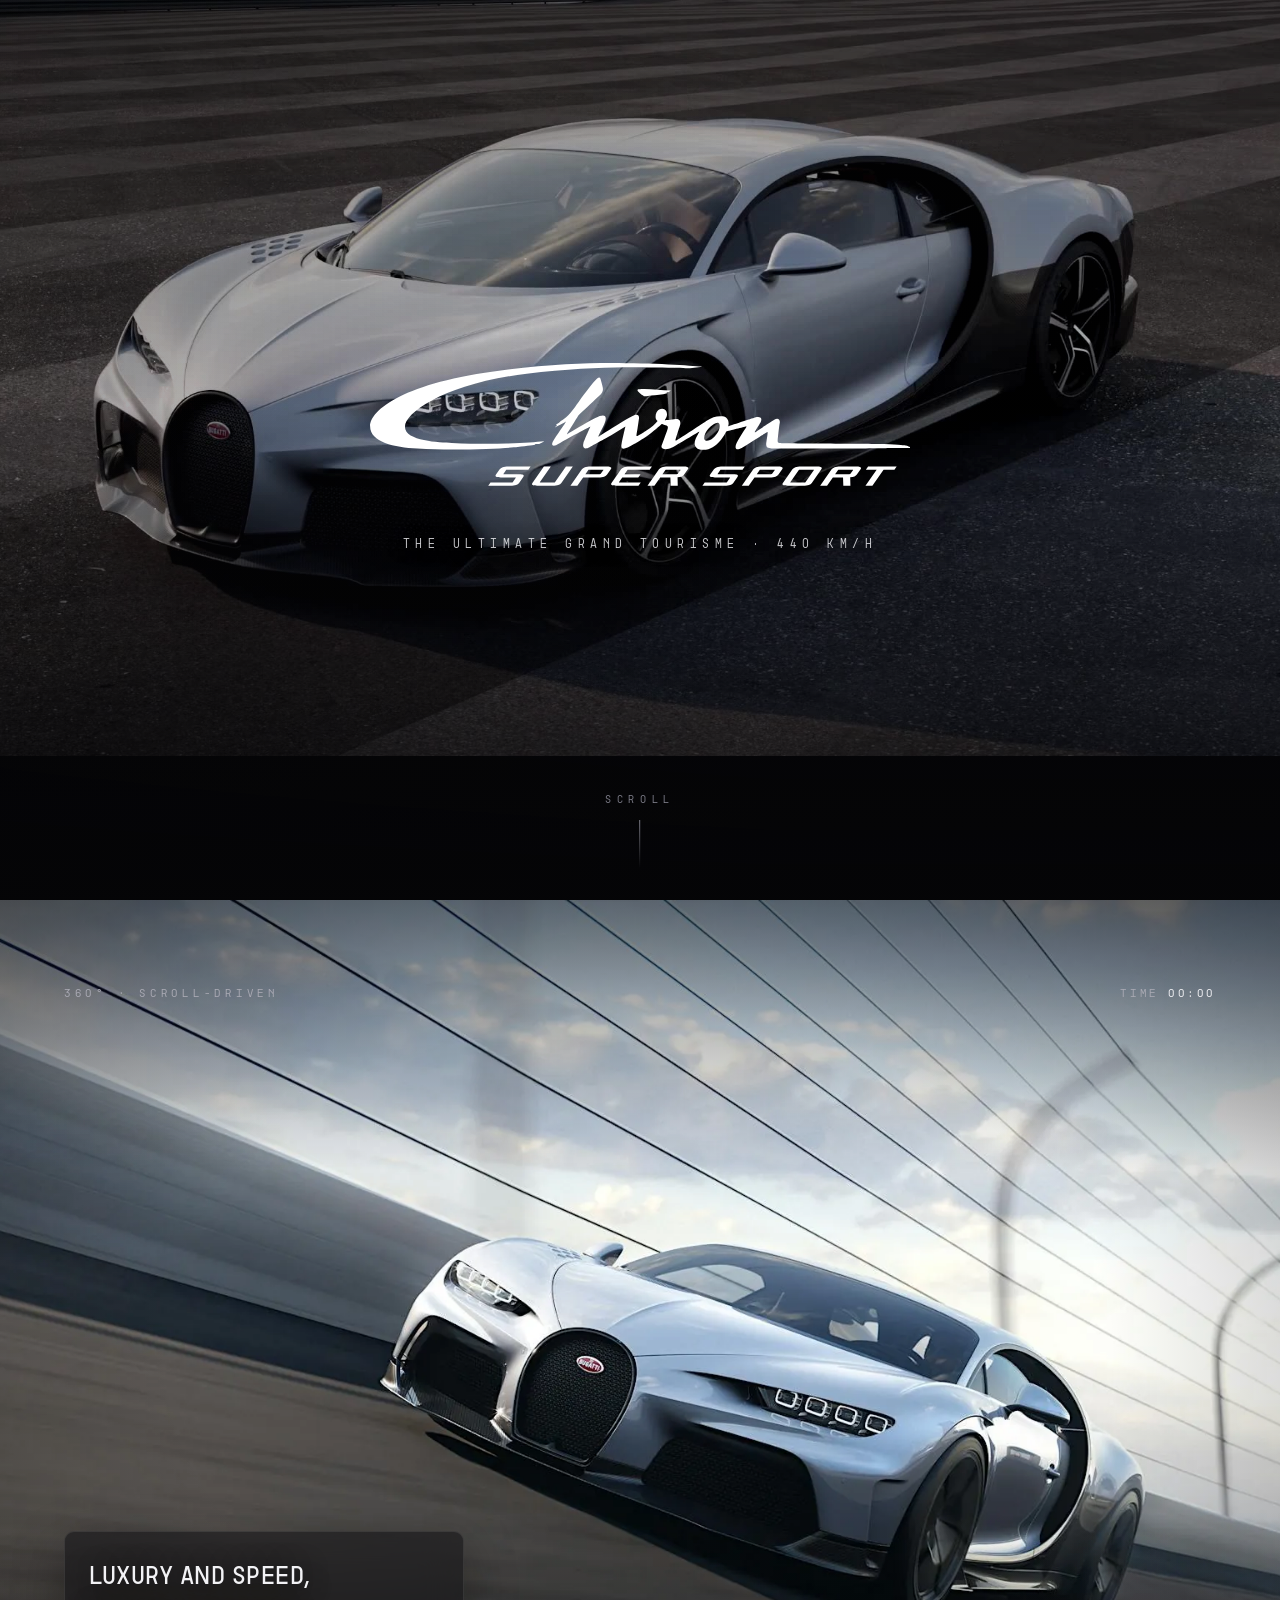
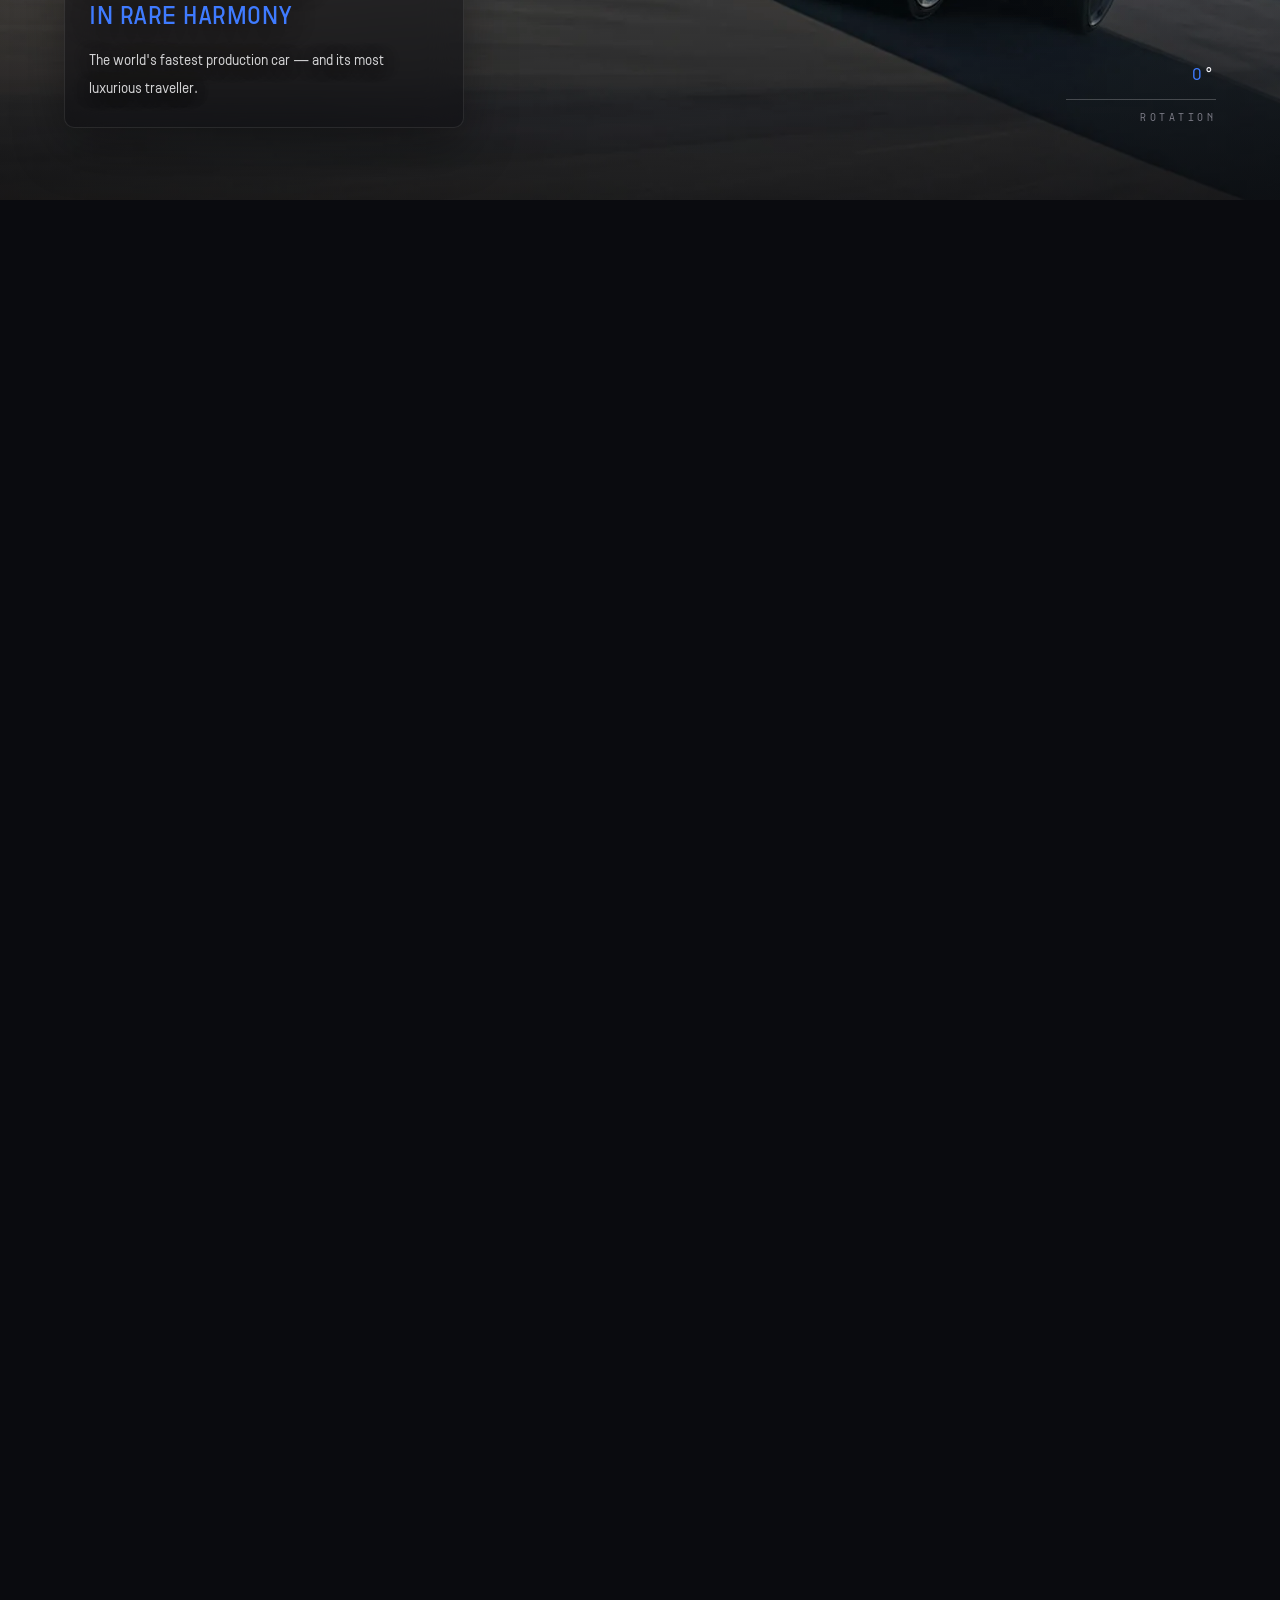
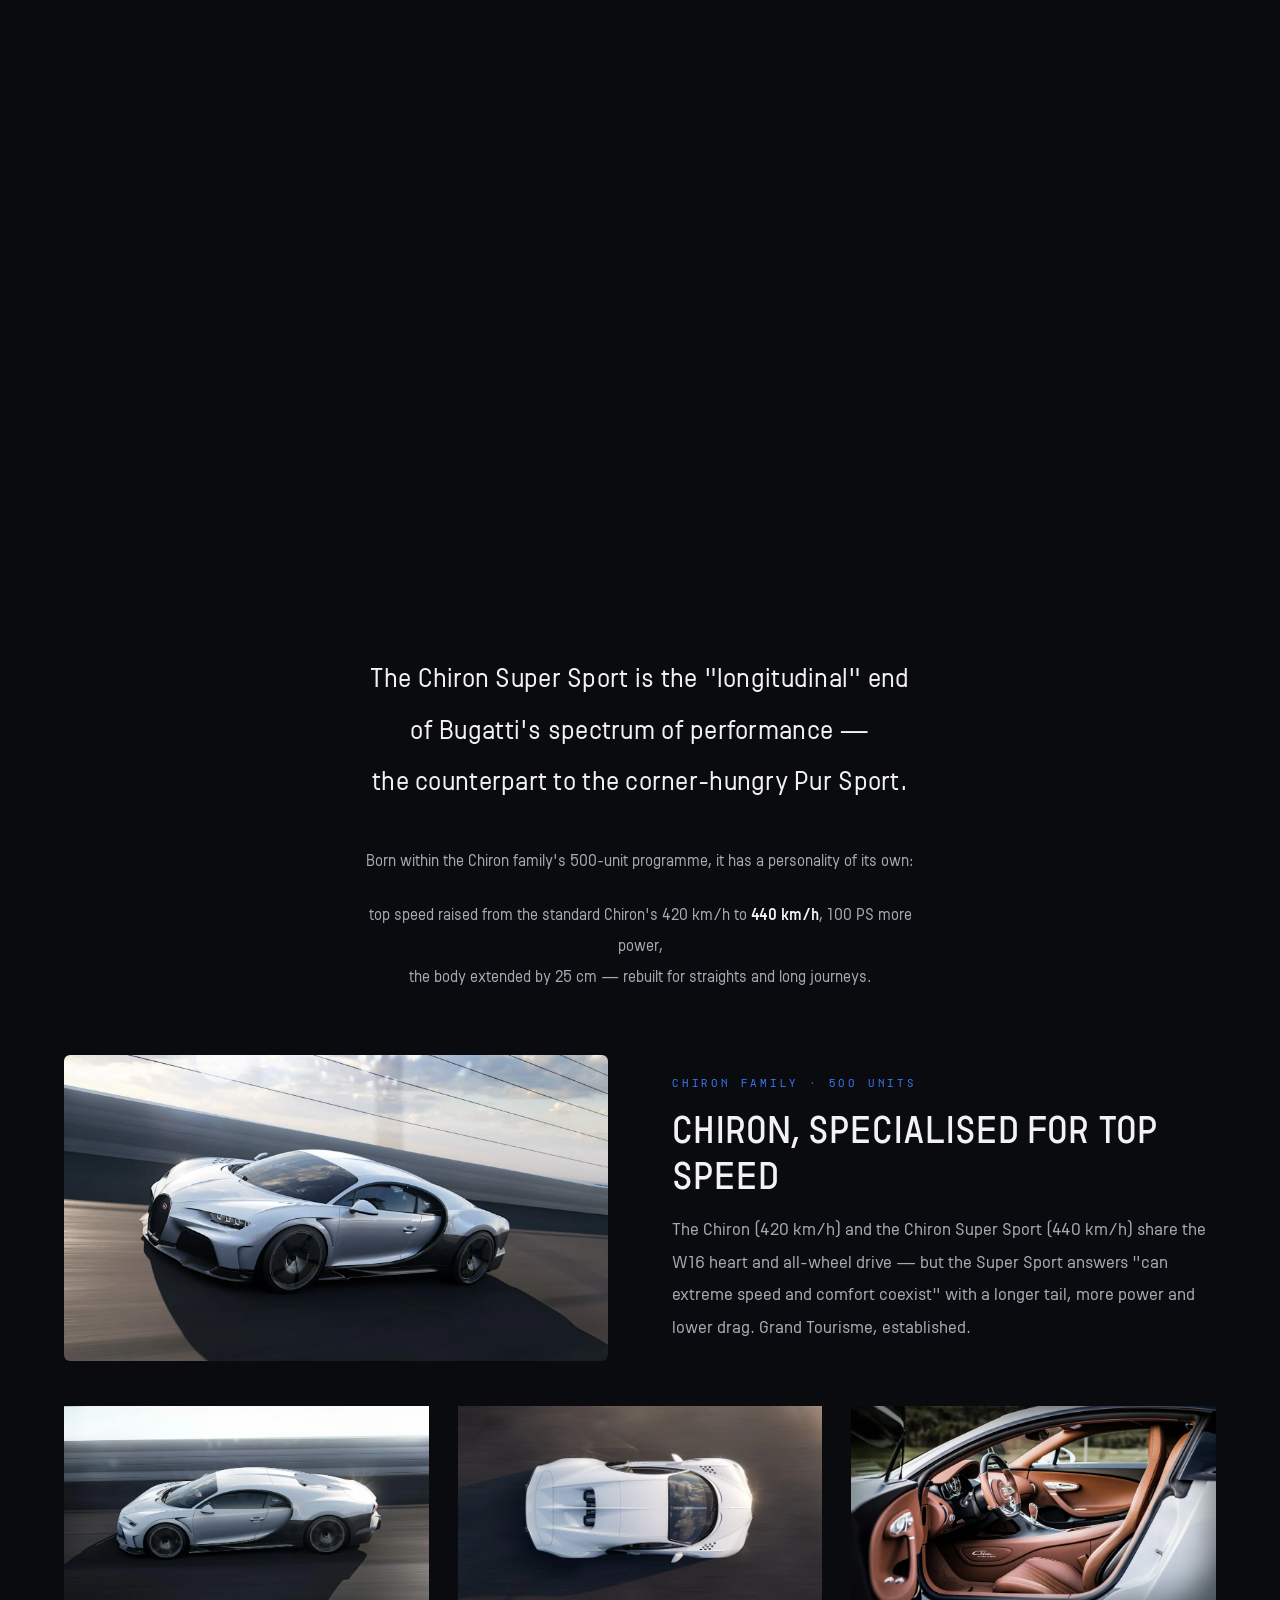
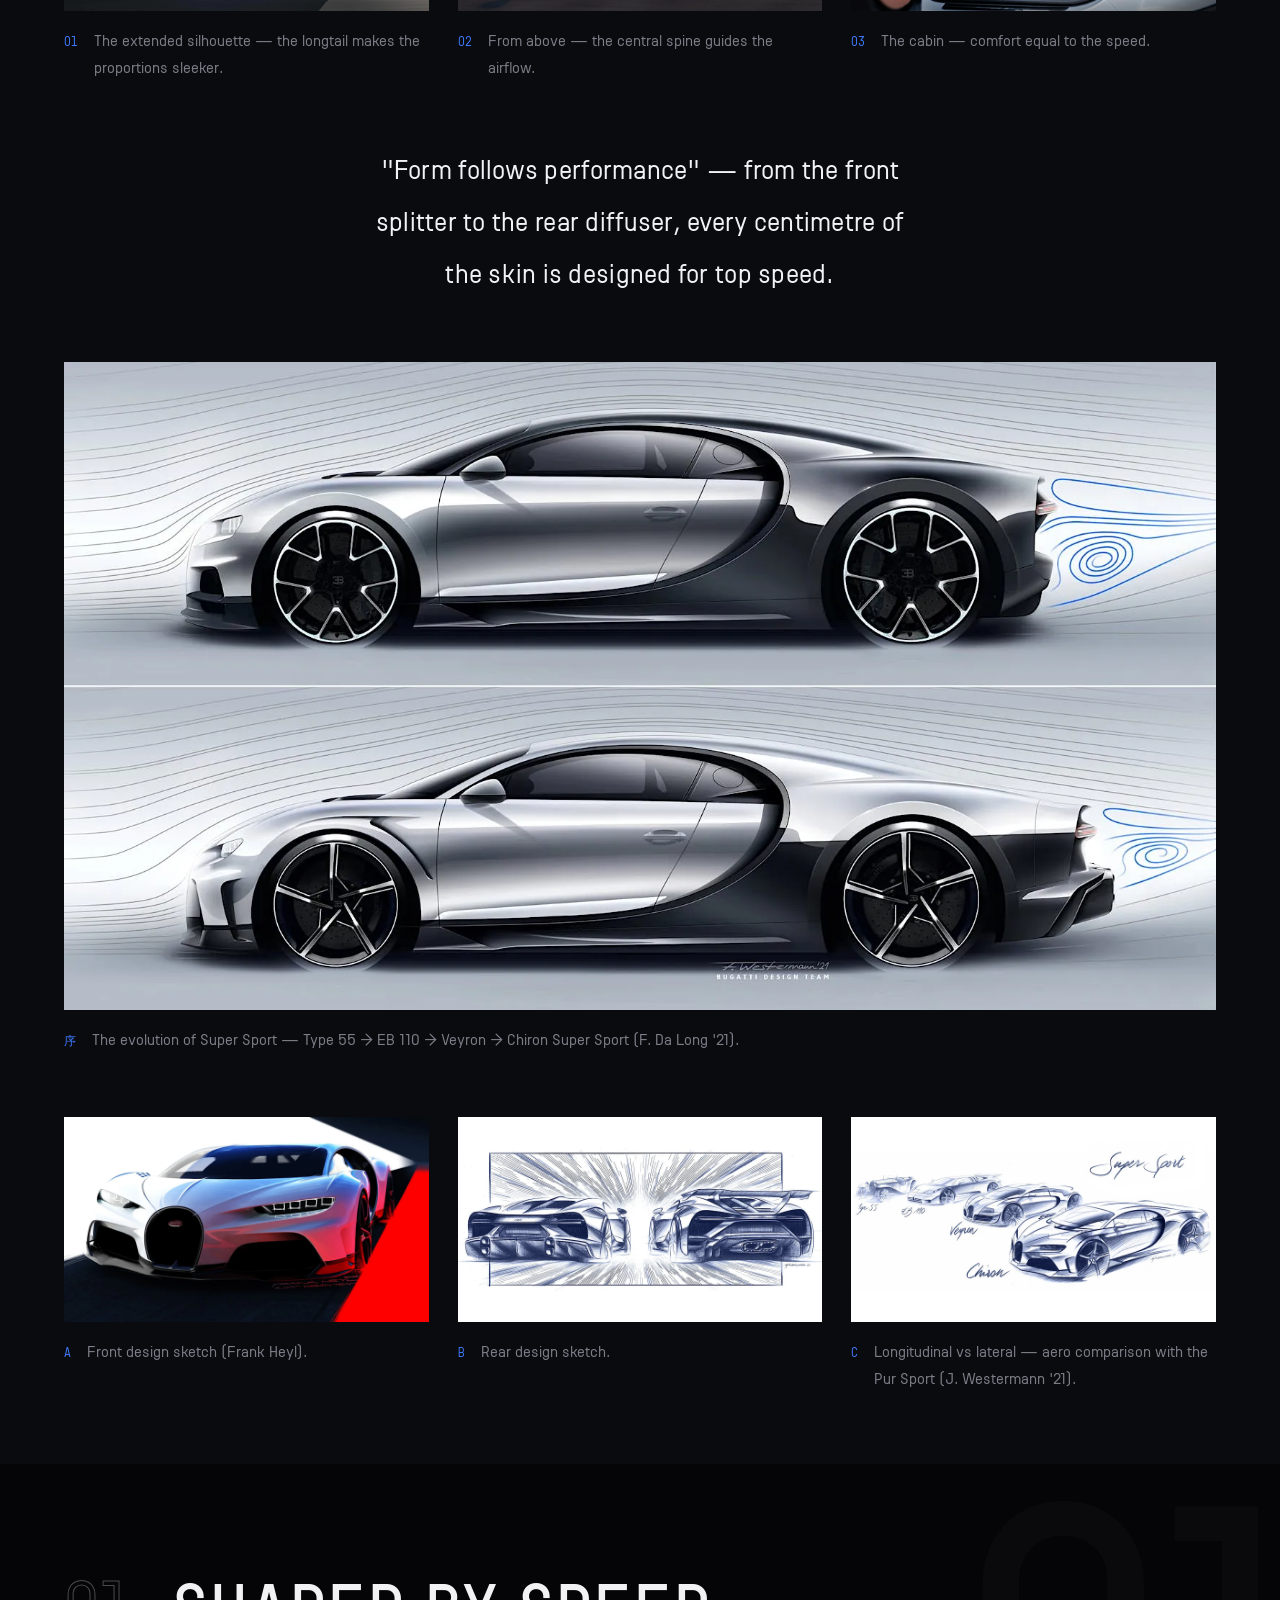
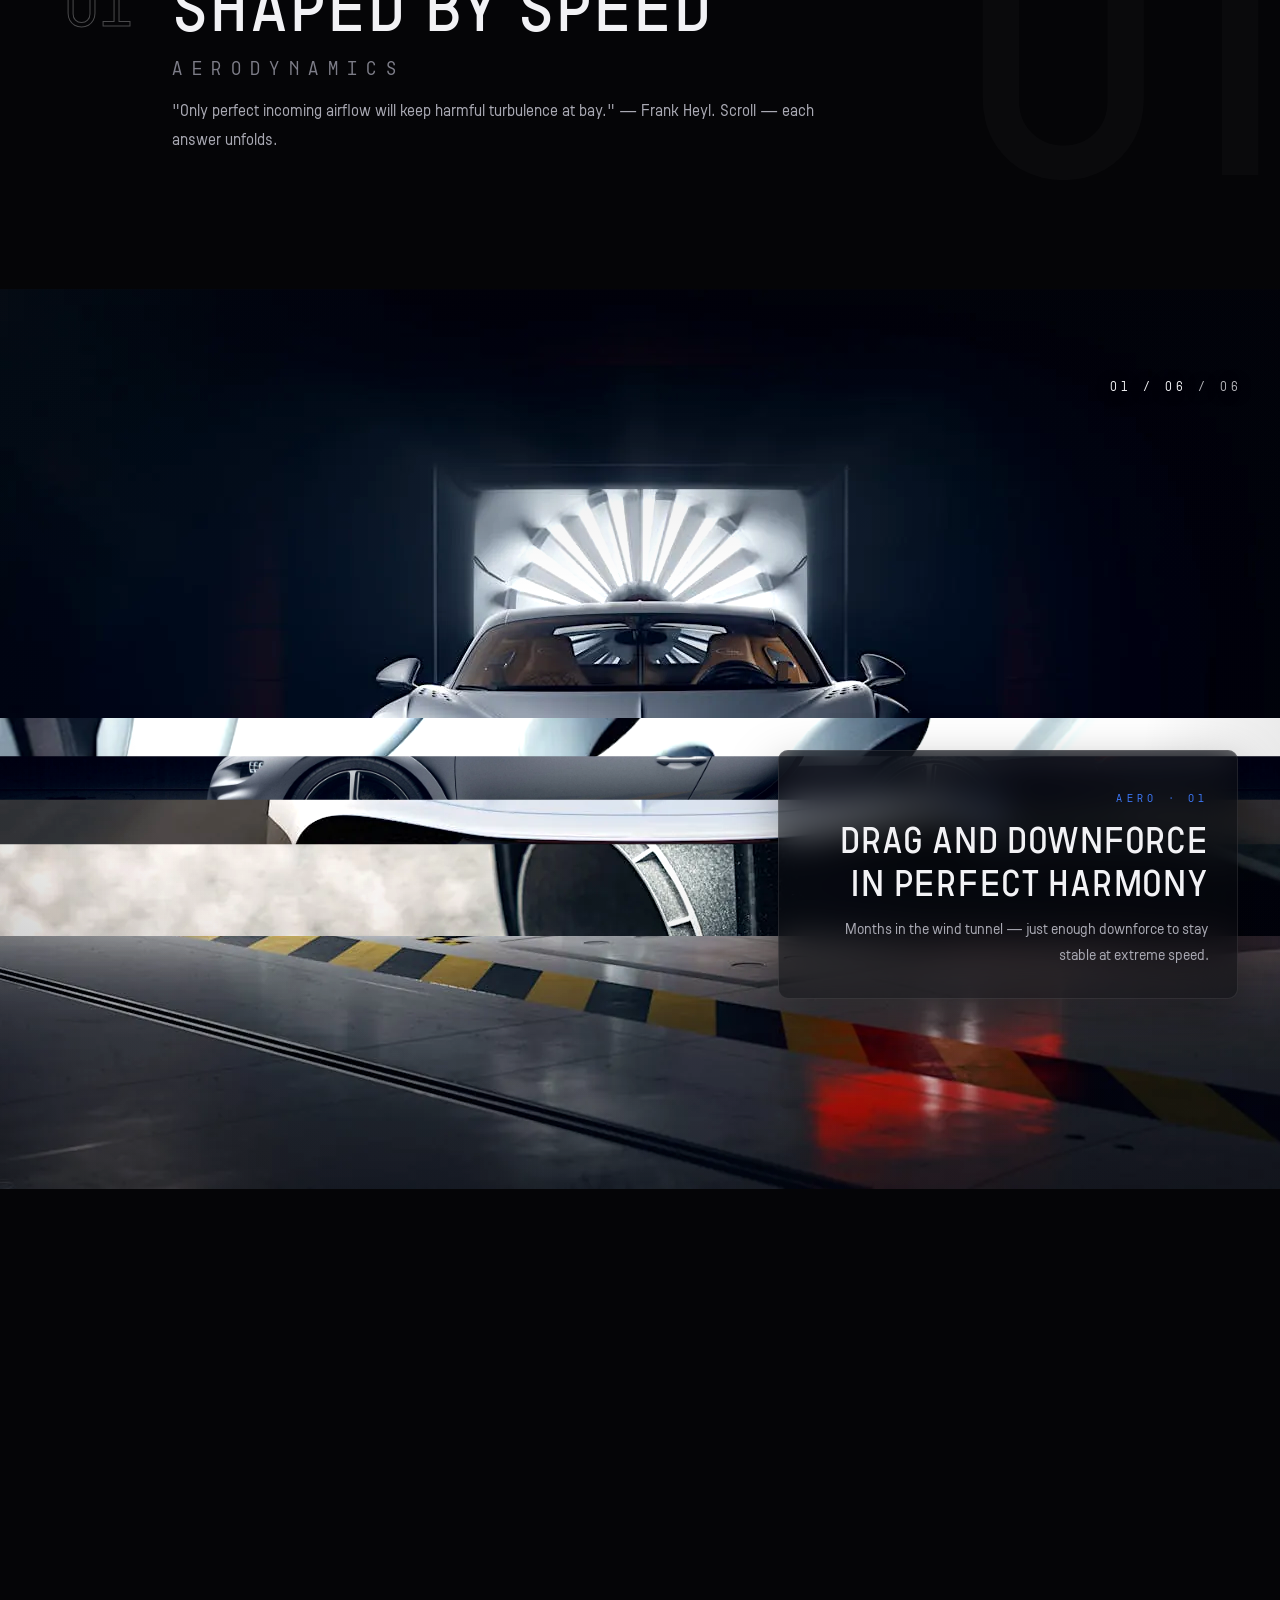
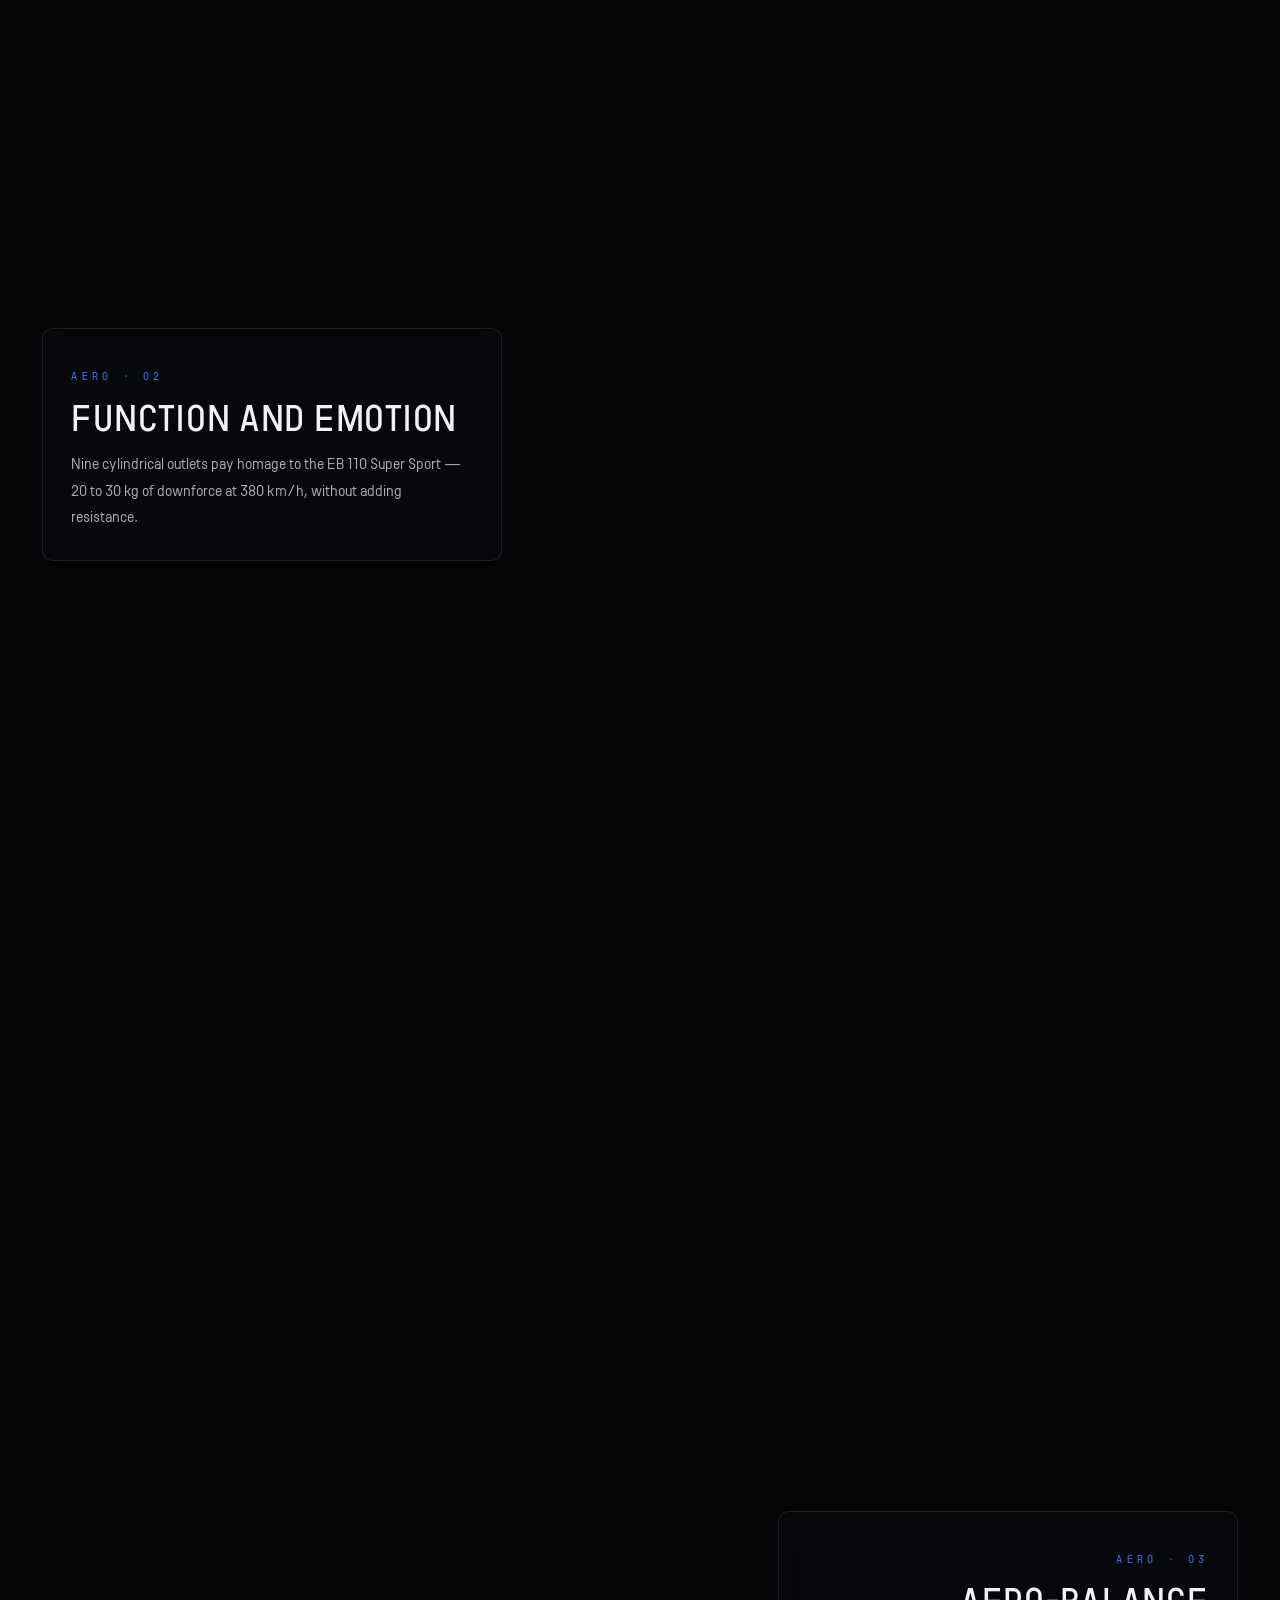
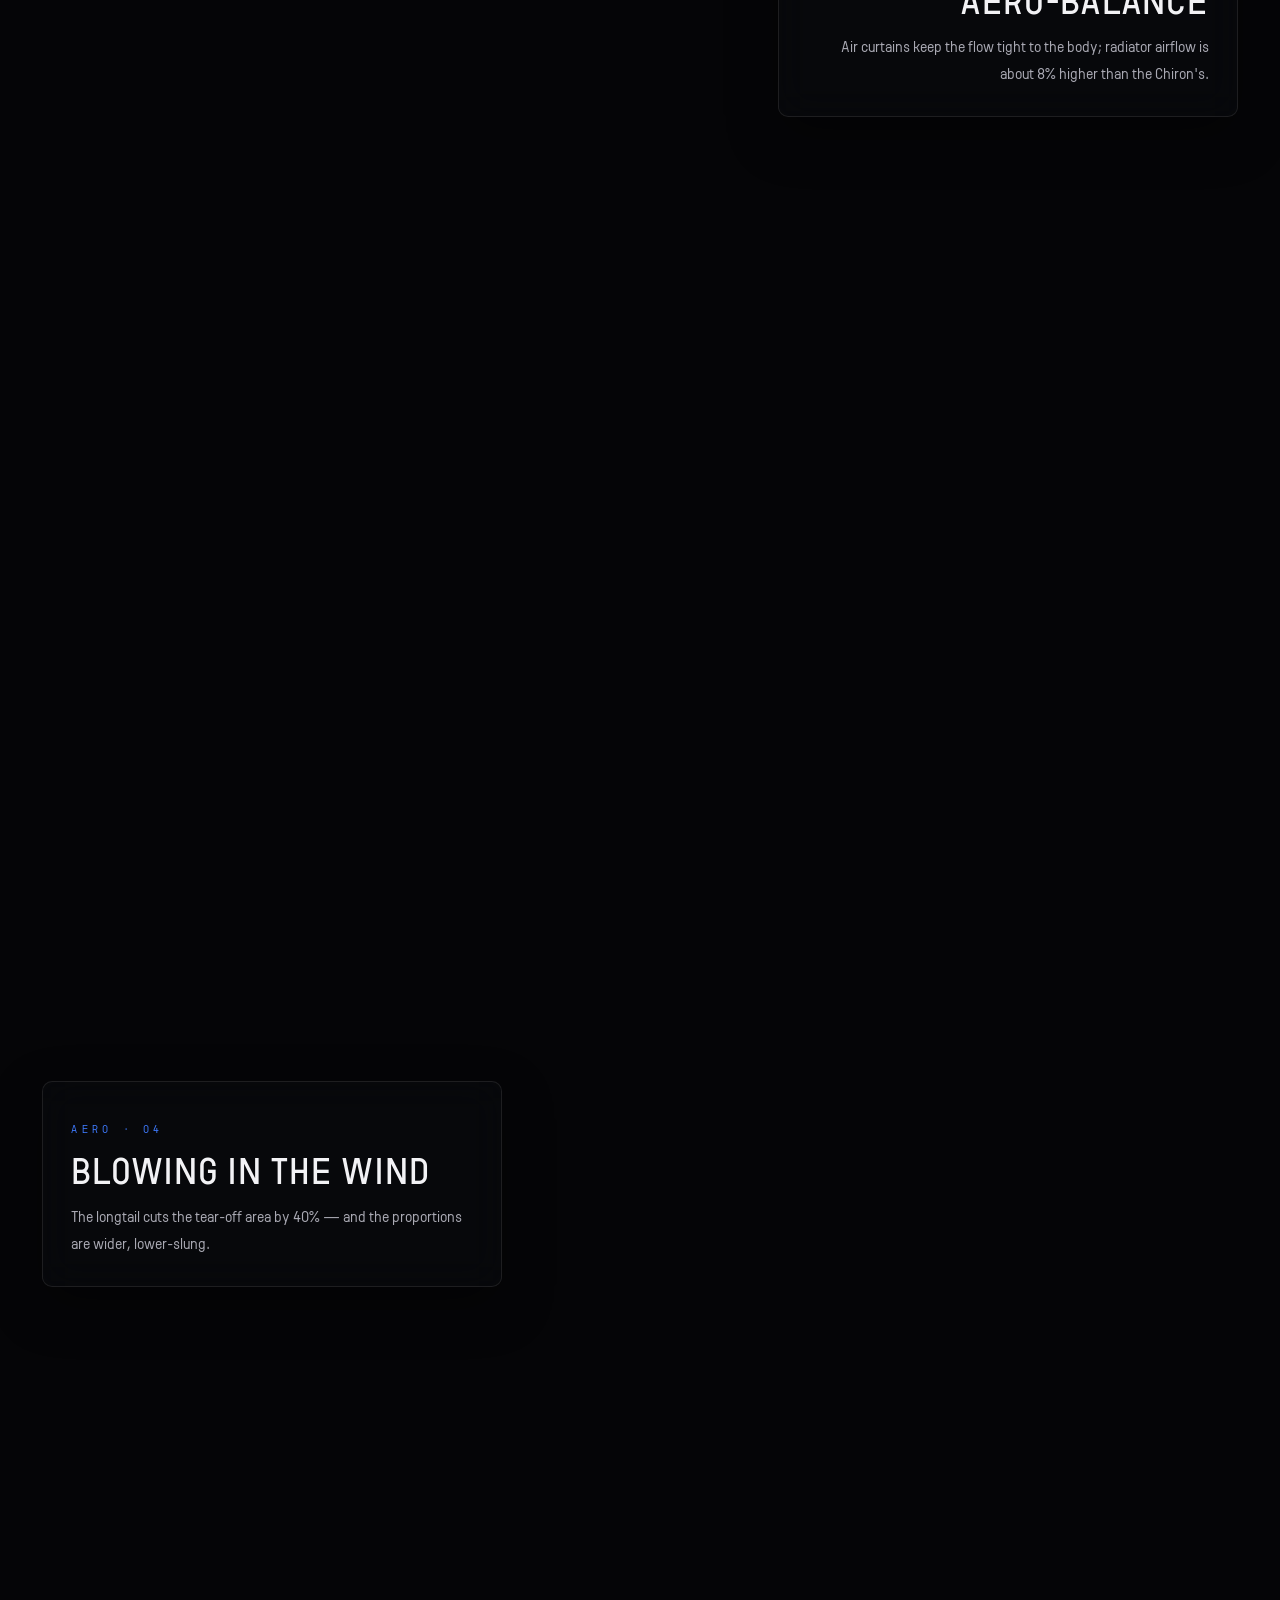
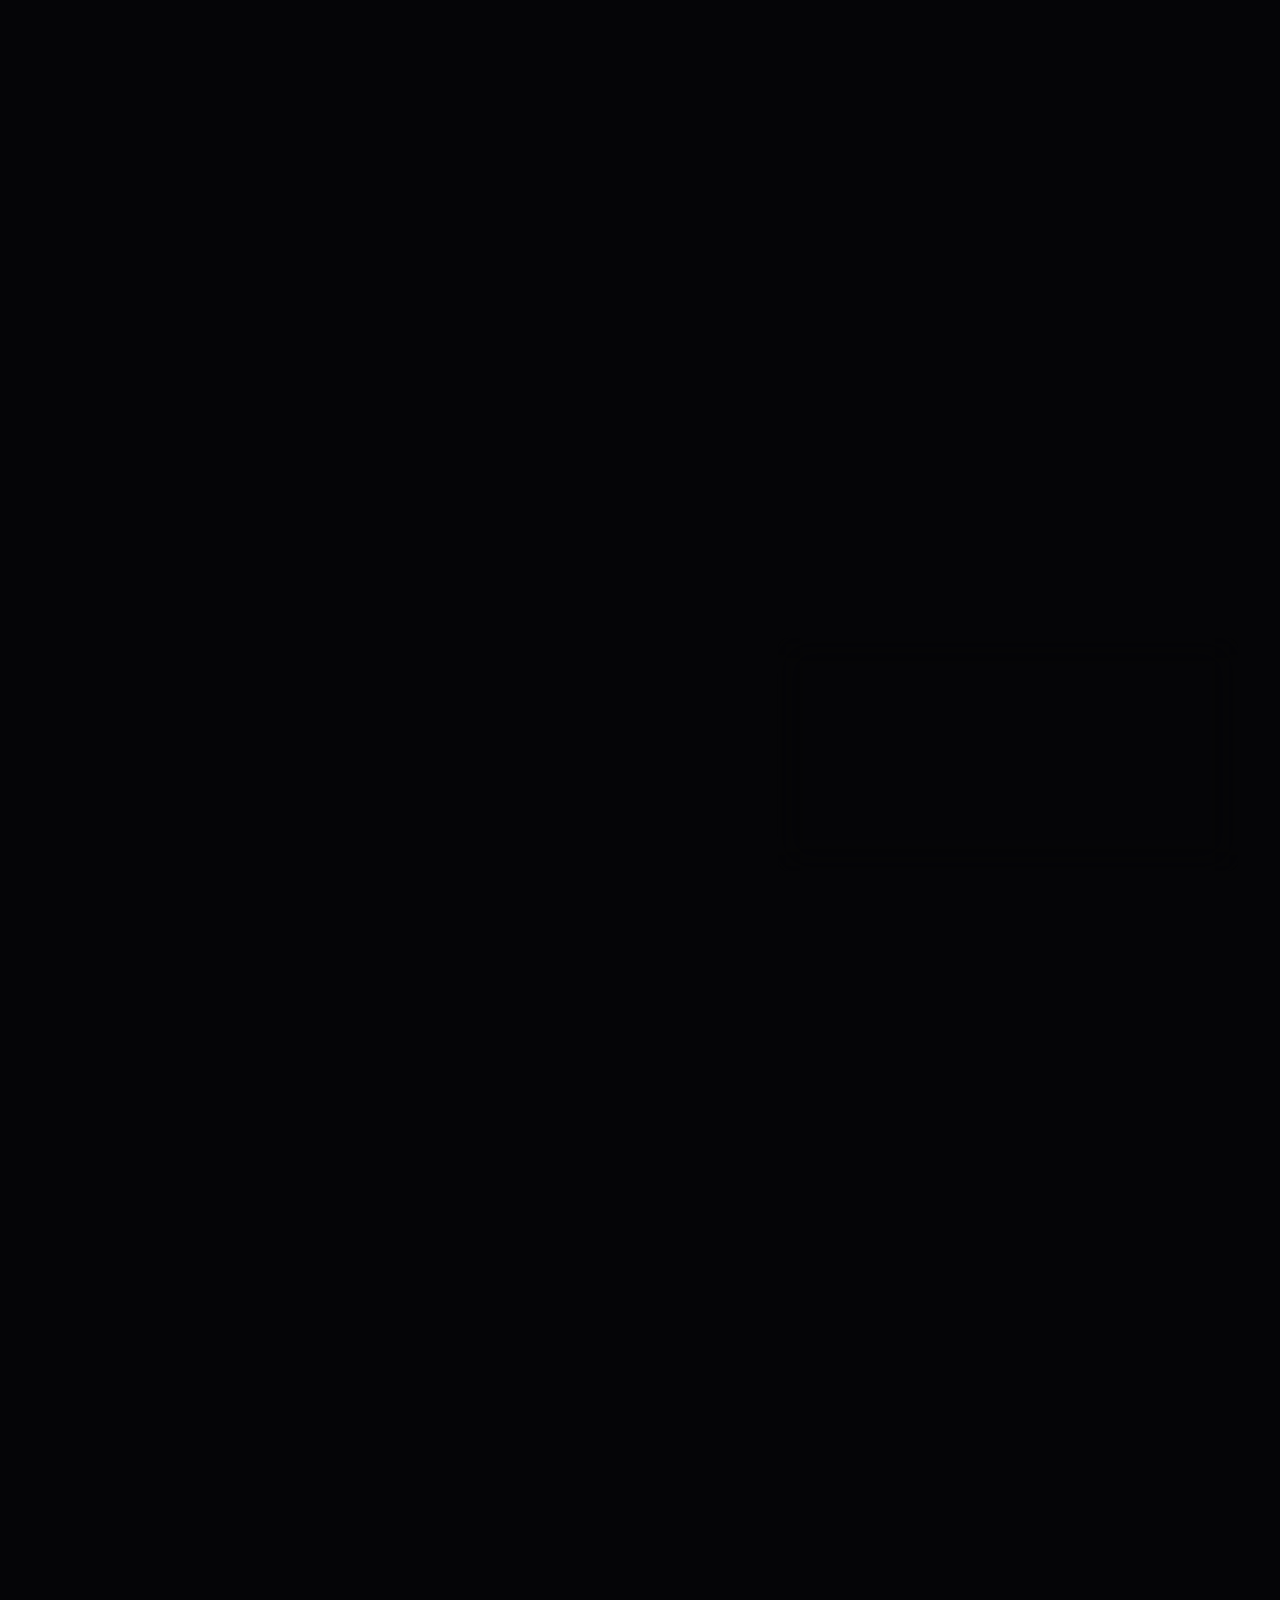
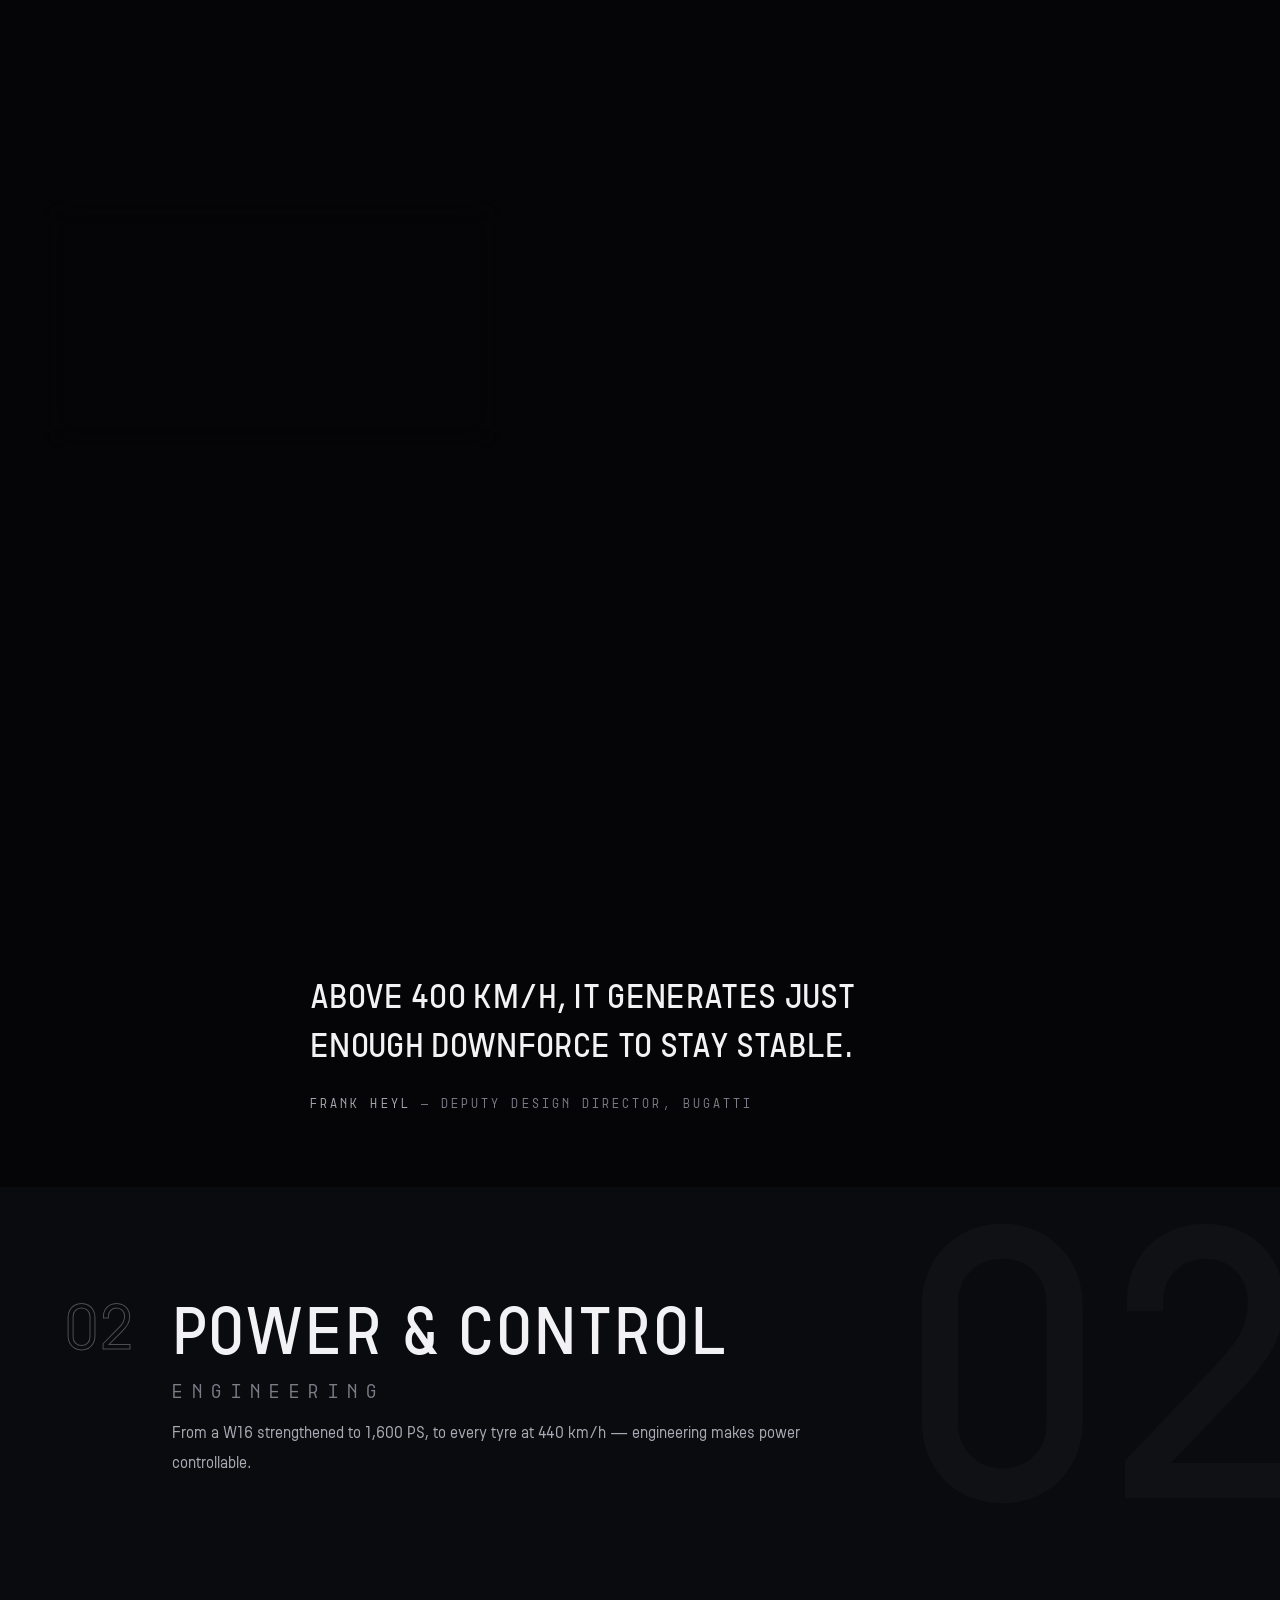
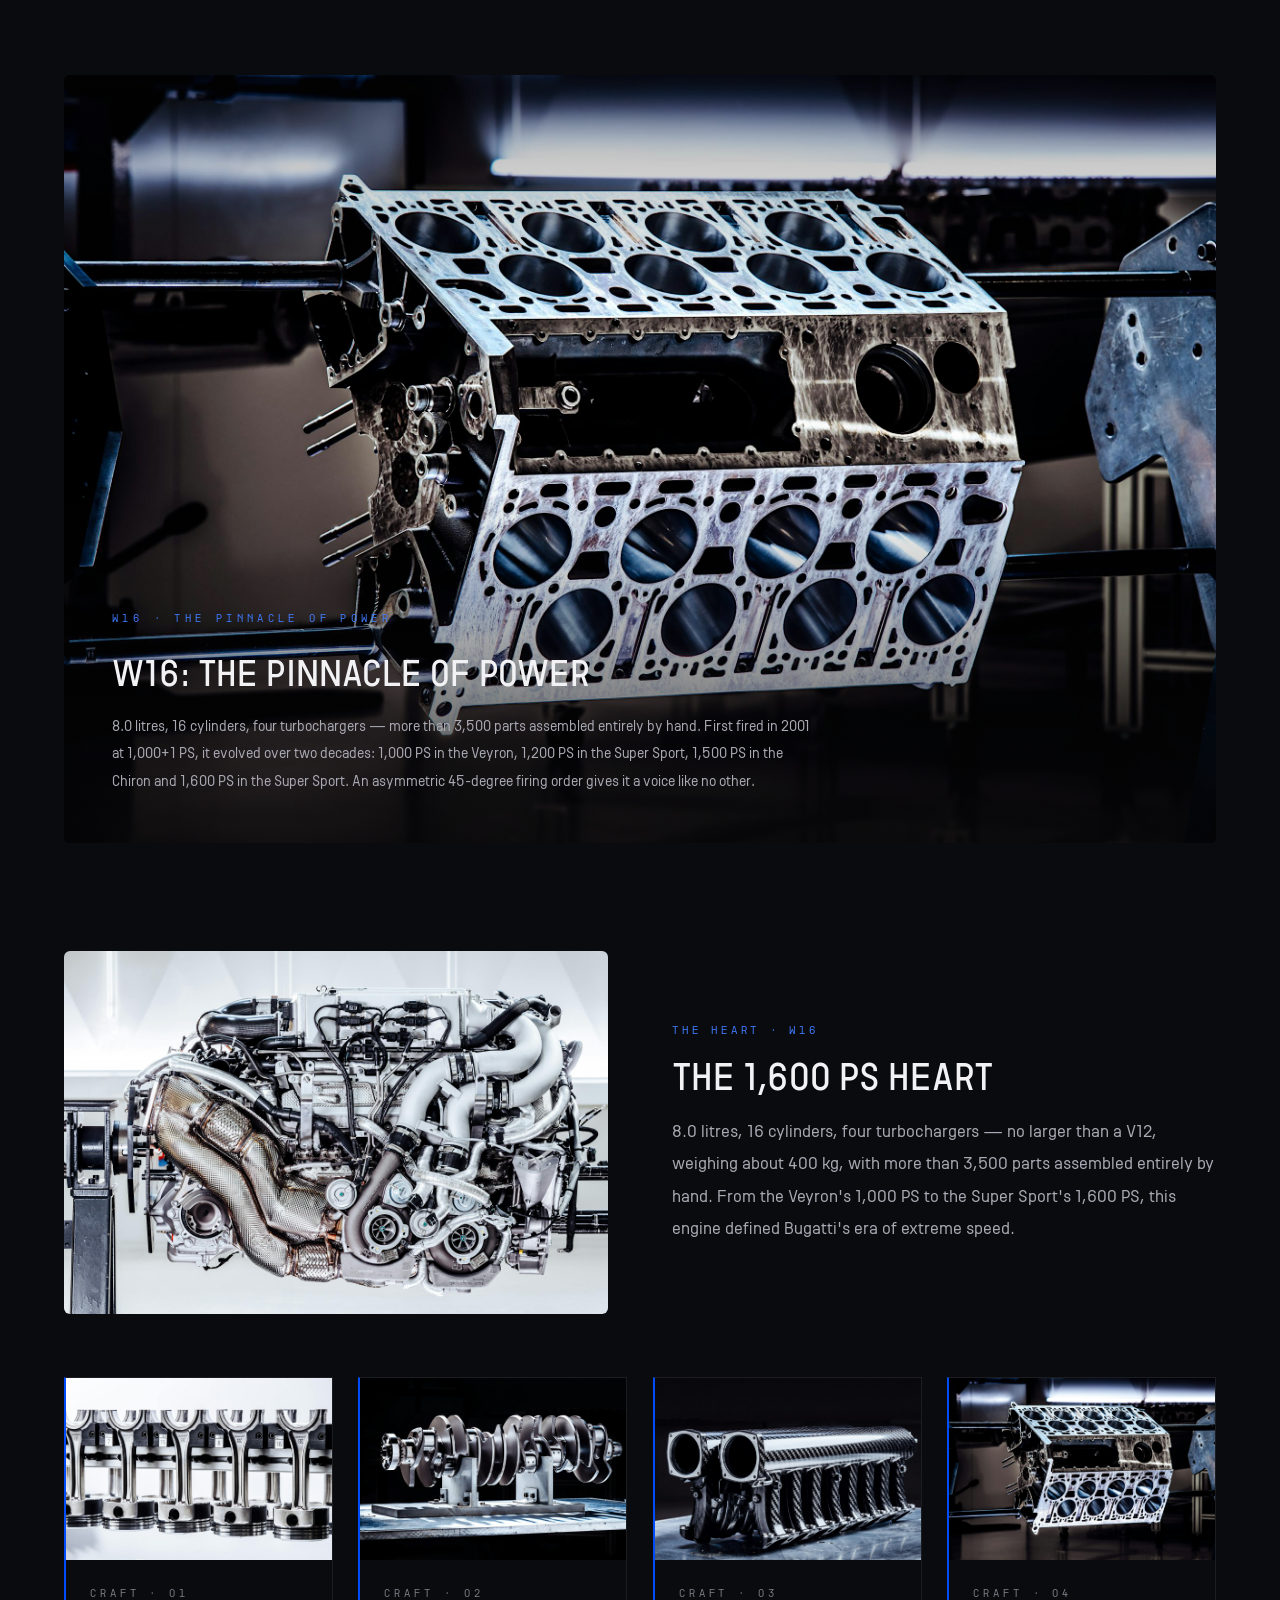
==== commit dfb258a4: "Fix untranslated unit in EN gauges" ====
--- a/en.html
+++ b/en.html
@@ -374,10 +374,10 @@
         </div>
         <p class="gauge__label">Dyno-verified output<small>Single roller · wheel output</small></p>
       </figure>
-      <figure class="gauge reveal" data-gauge="50" data-max="60" data-decimals="0" data-unit="转/秒">
+      <figure class="gauge reveal" data-gauge="50" data-max="60" data-decimals="0" data-unit="rev/s">
         <div class="gauge__svg">
           <svg viewBox="0 0 200 200"><circle class="gauge__track" cx="100" cy="100" r="84"/><circle class="gauge__bar" cx="100" cy="100" r="84"/></svg>
-          <figcaption><b class="mono">0</b><span class="gauge__unit mono">转/秒</span></figcaption>
+          <figcaption><b class="mono">0</b><span class="gauge__unit mono">rev/s</span></figcaption>
         </div>
         <p class="gauge__label">Tyre rotation at 420 km/h<small>Over 50 revolutions per second</small></p>
       </figure>
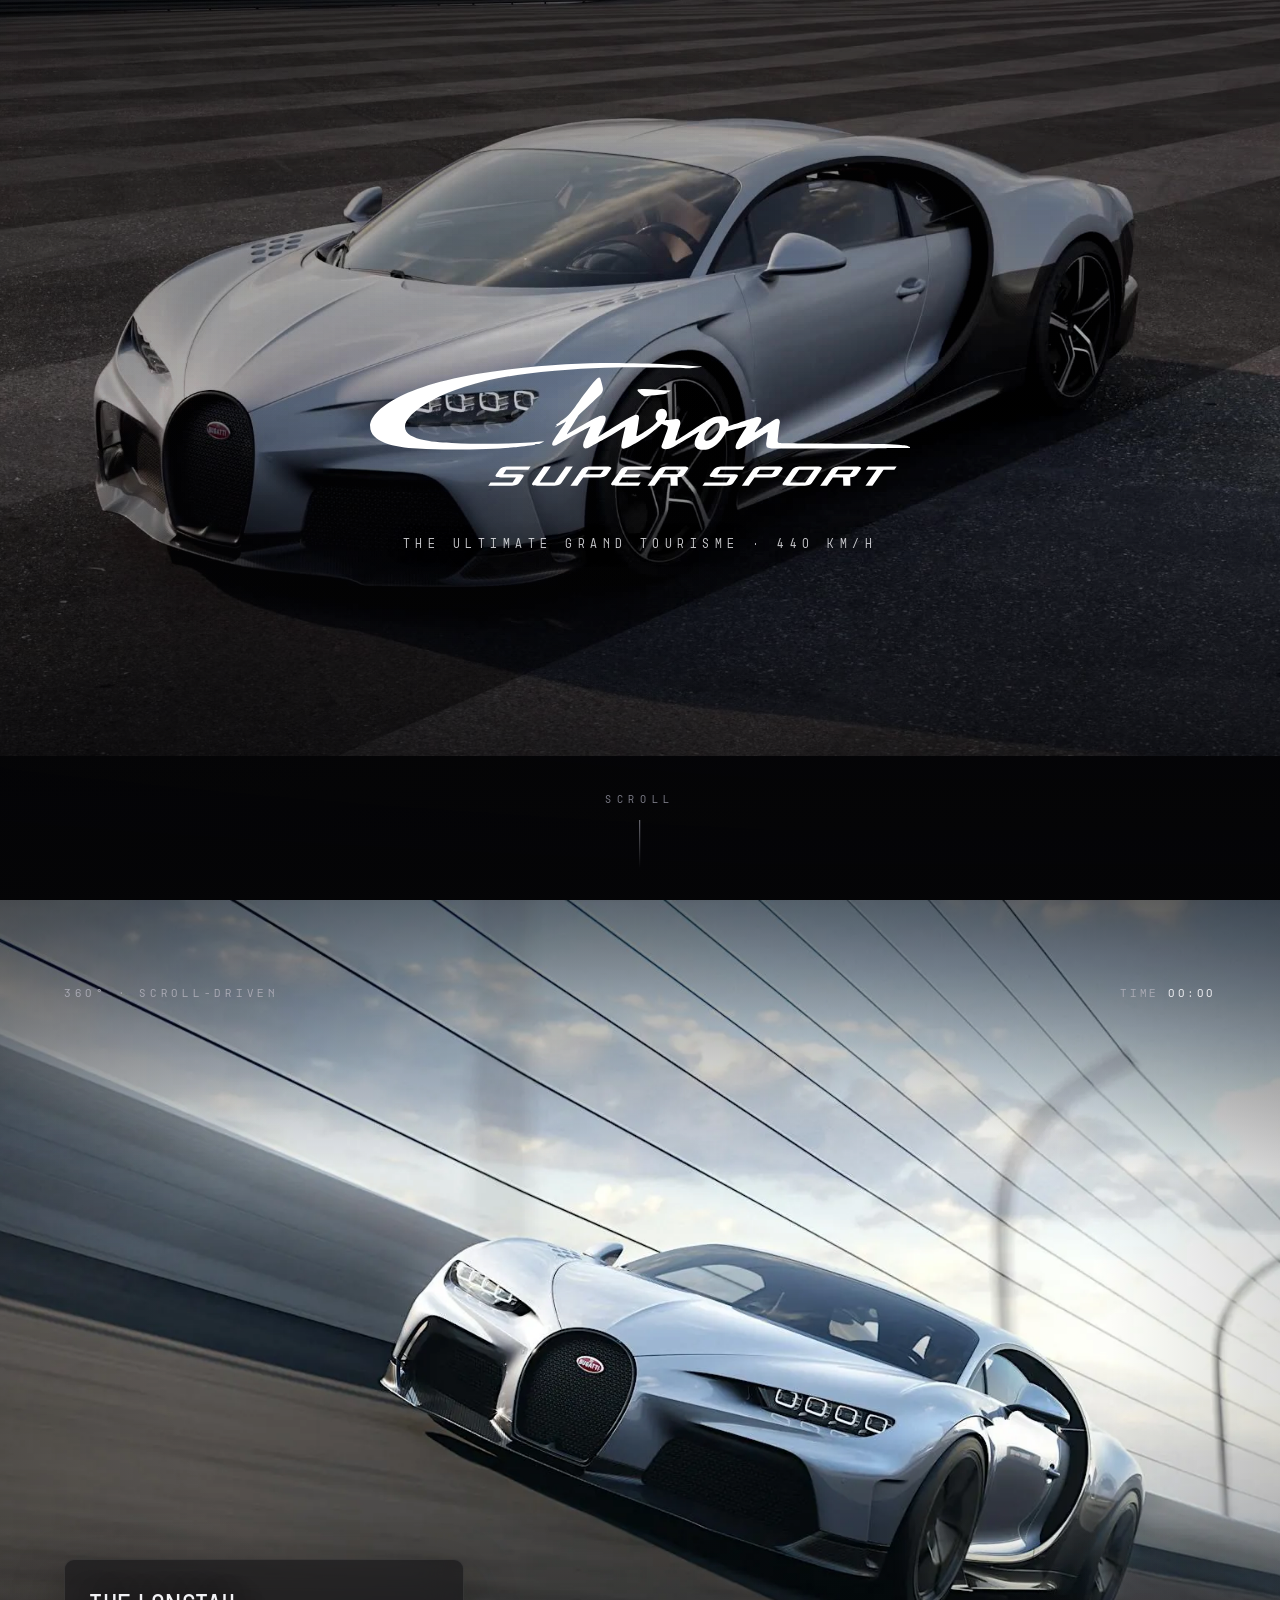
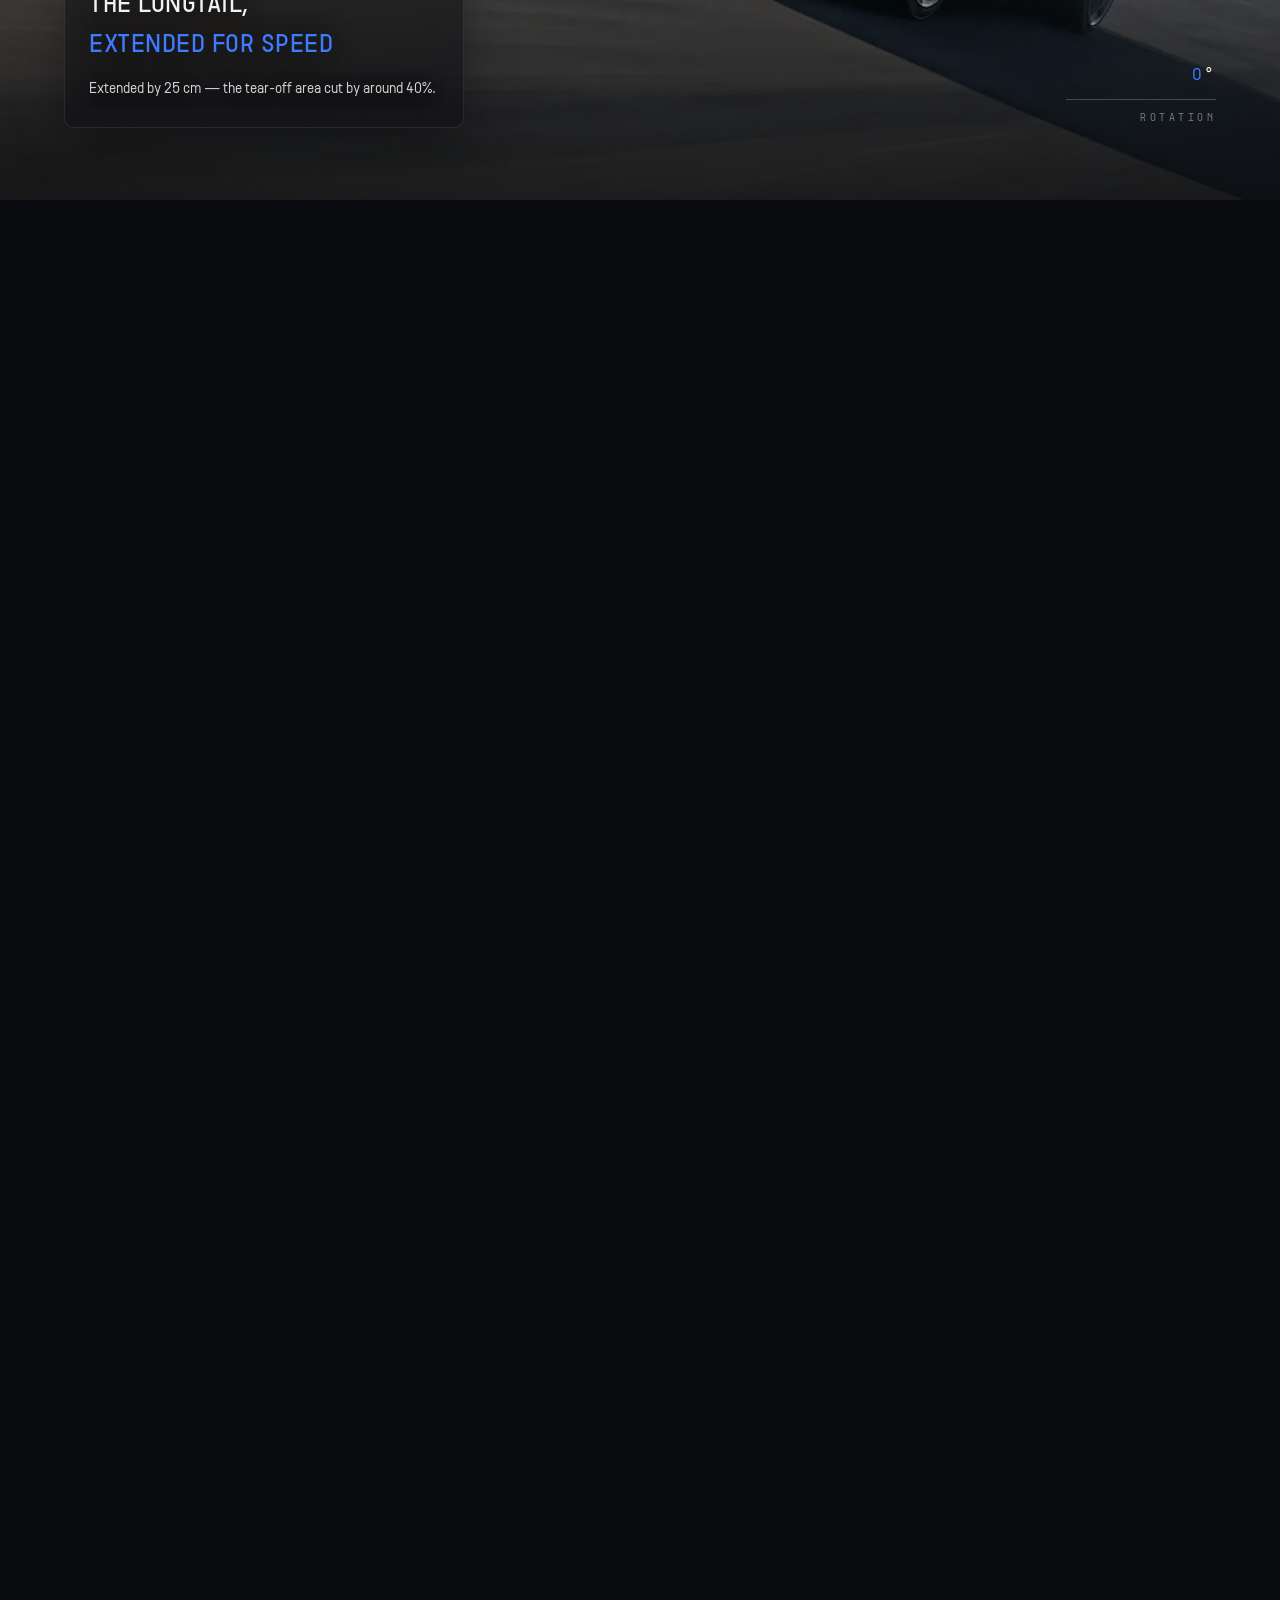
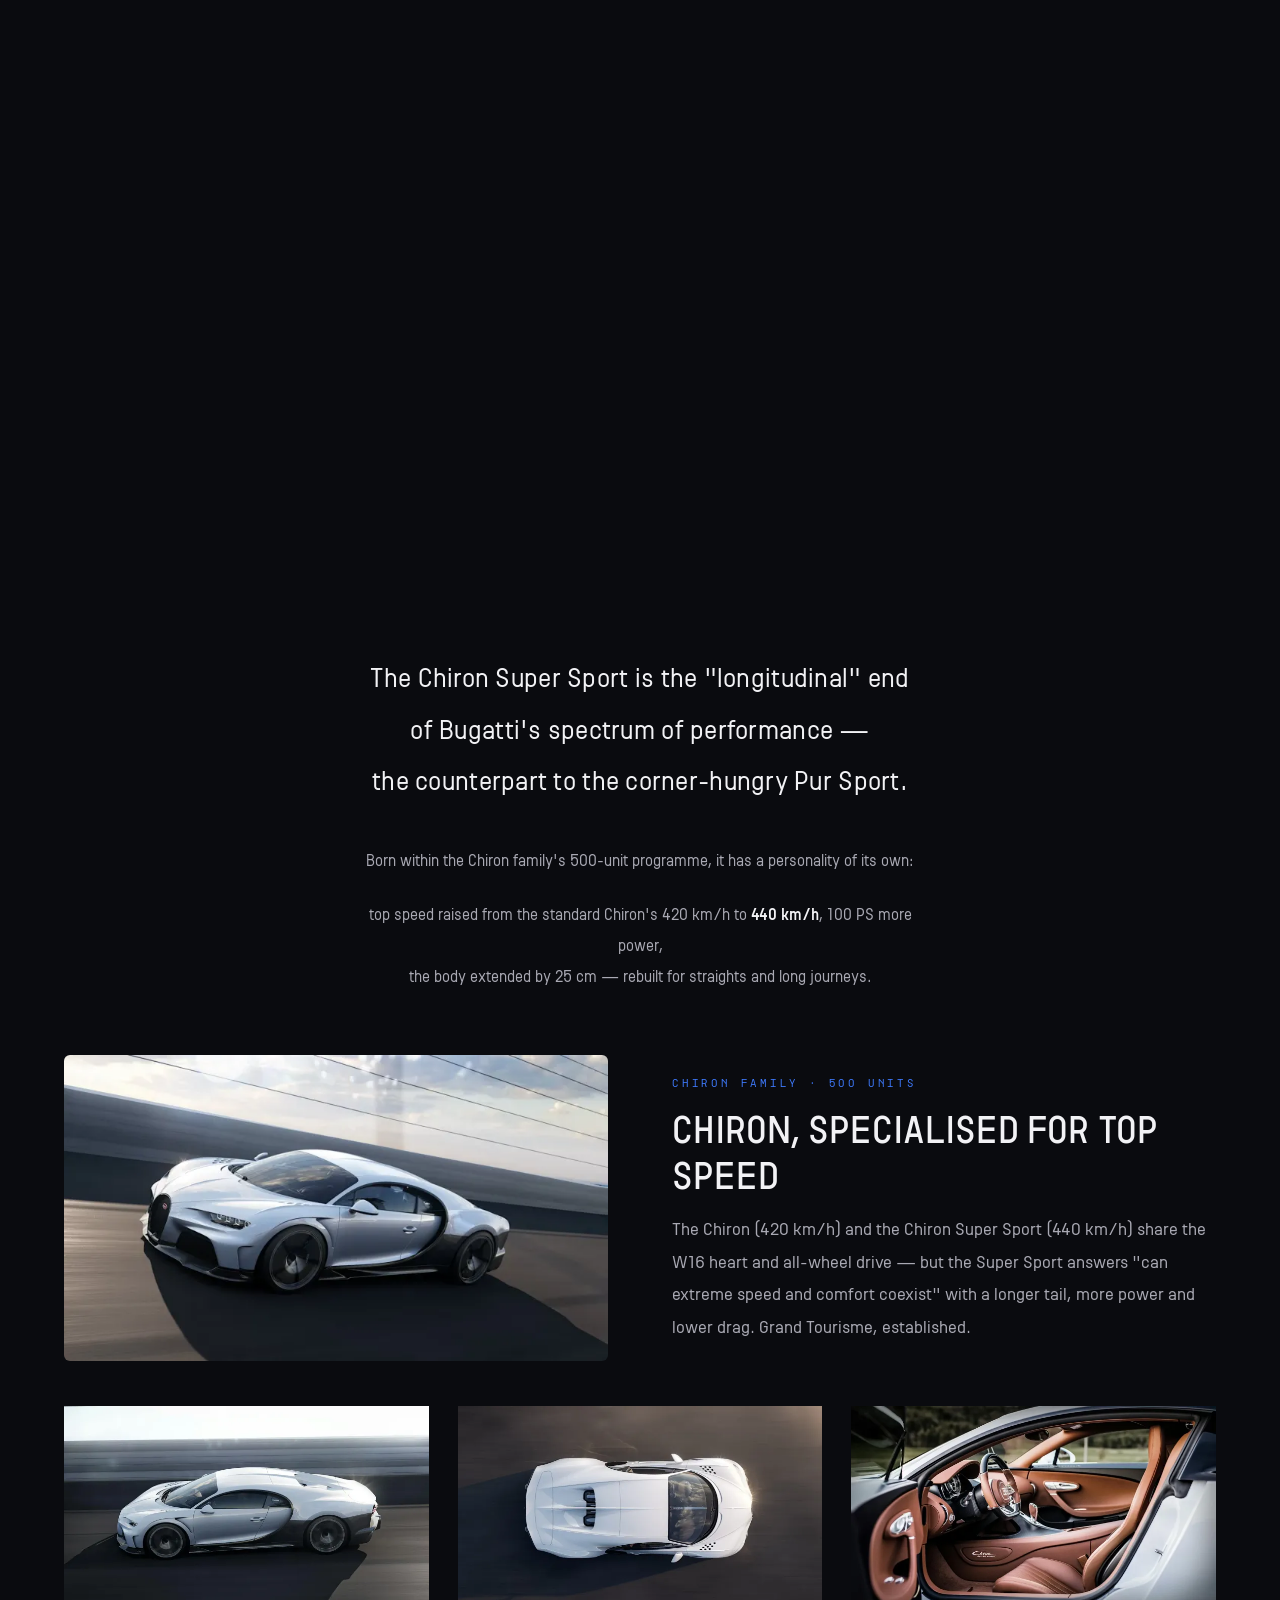
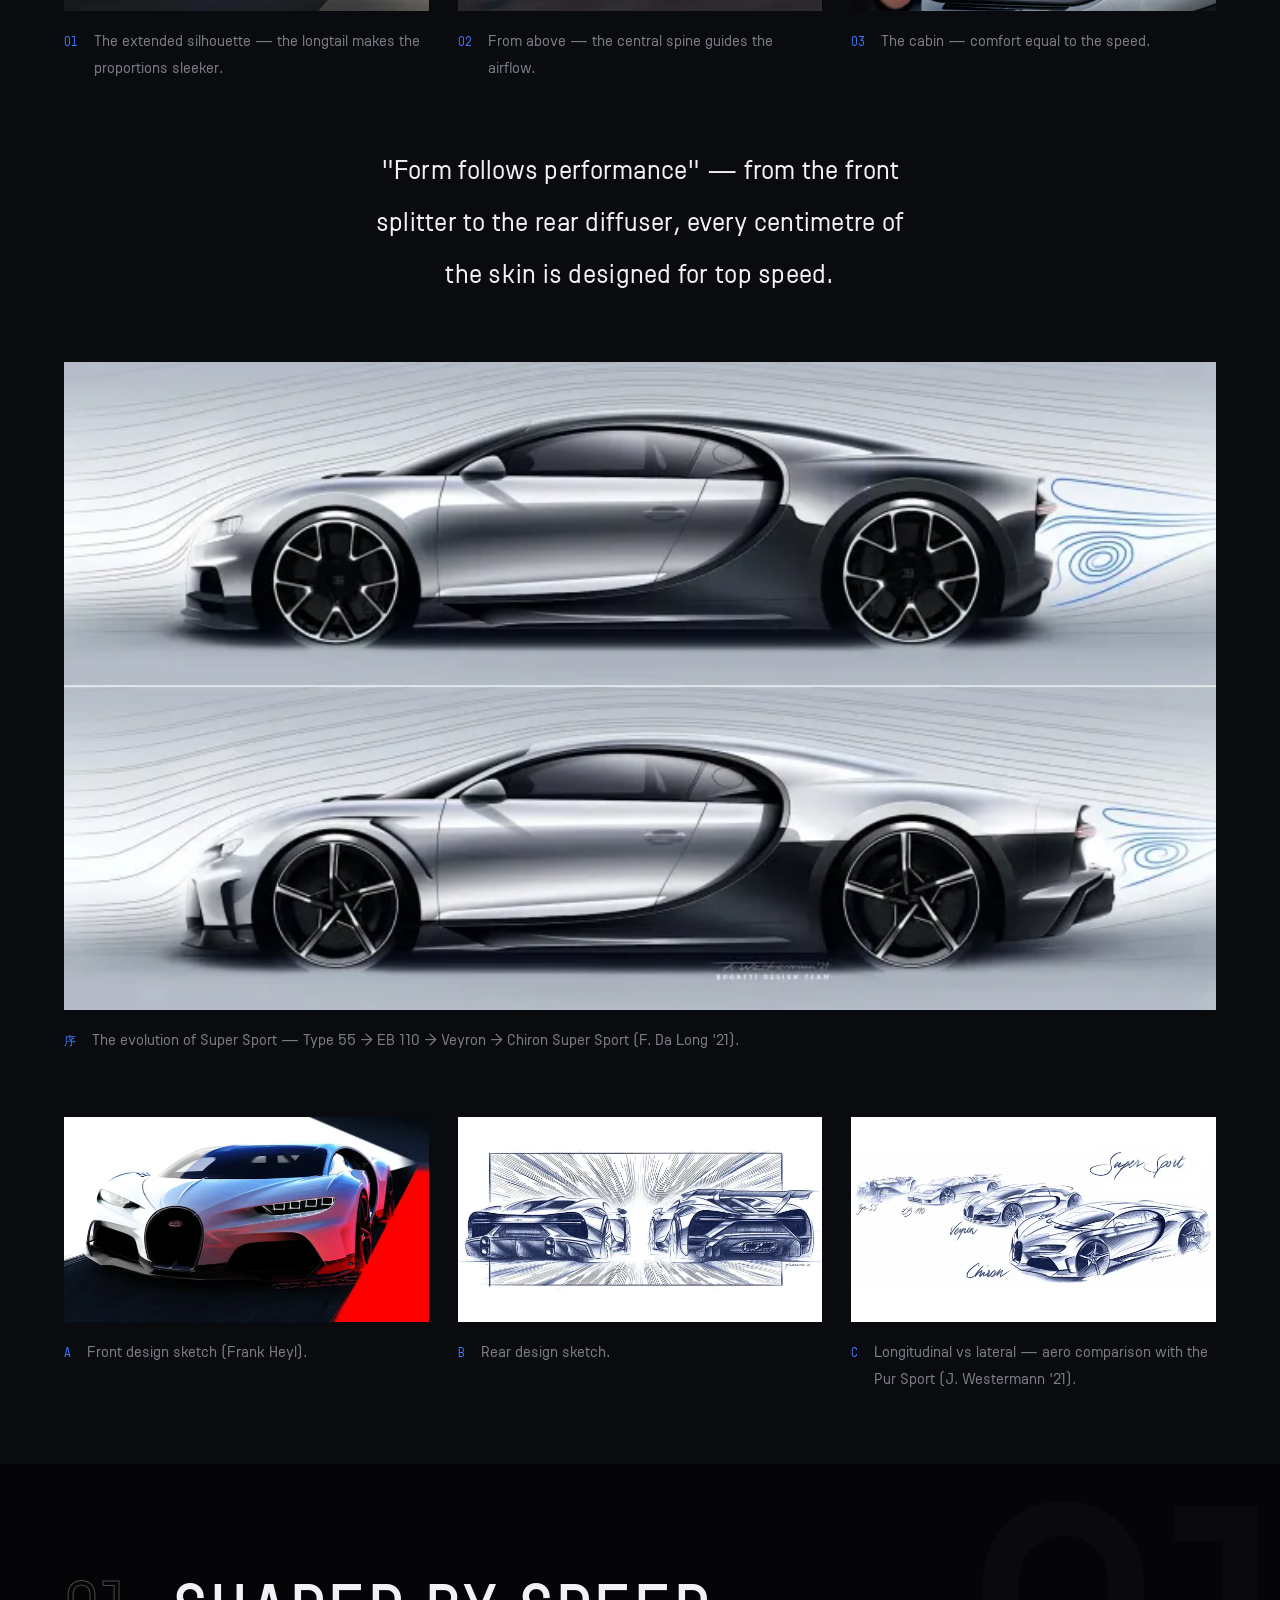
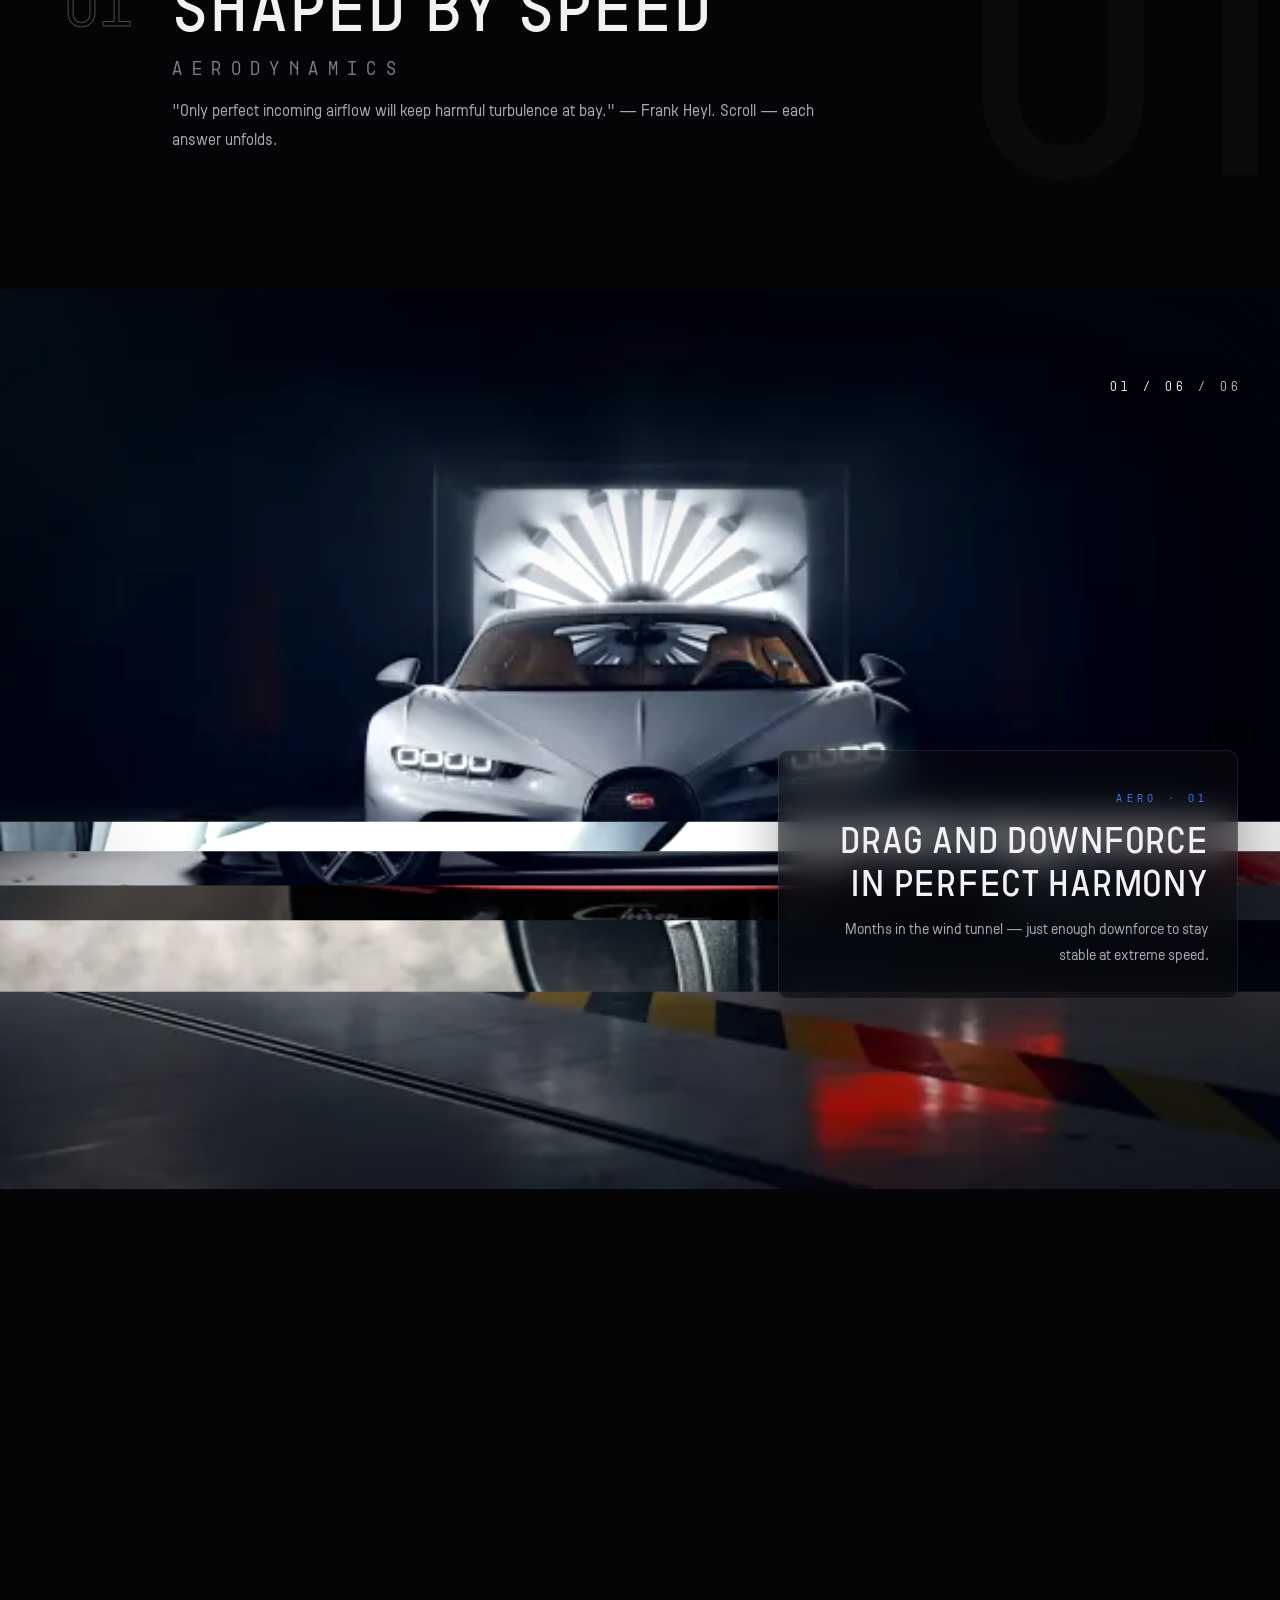
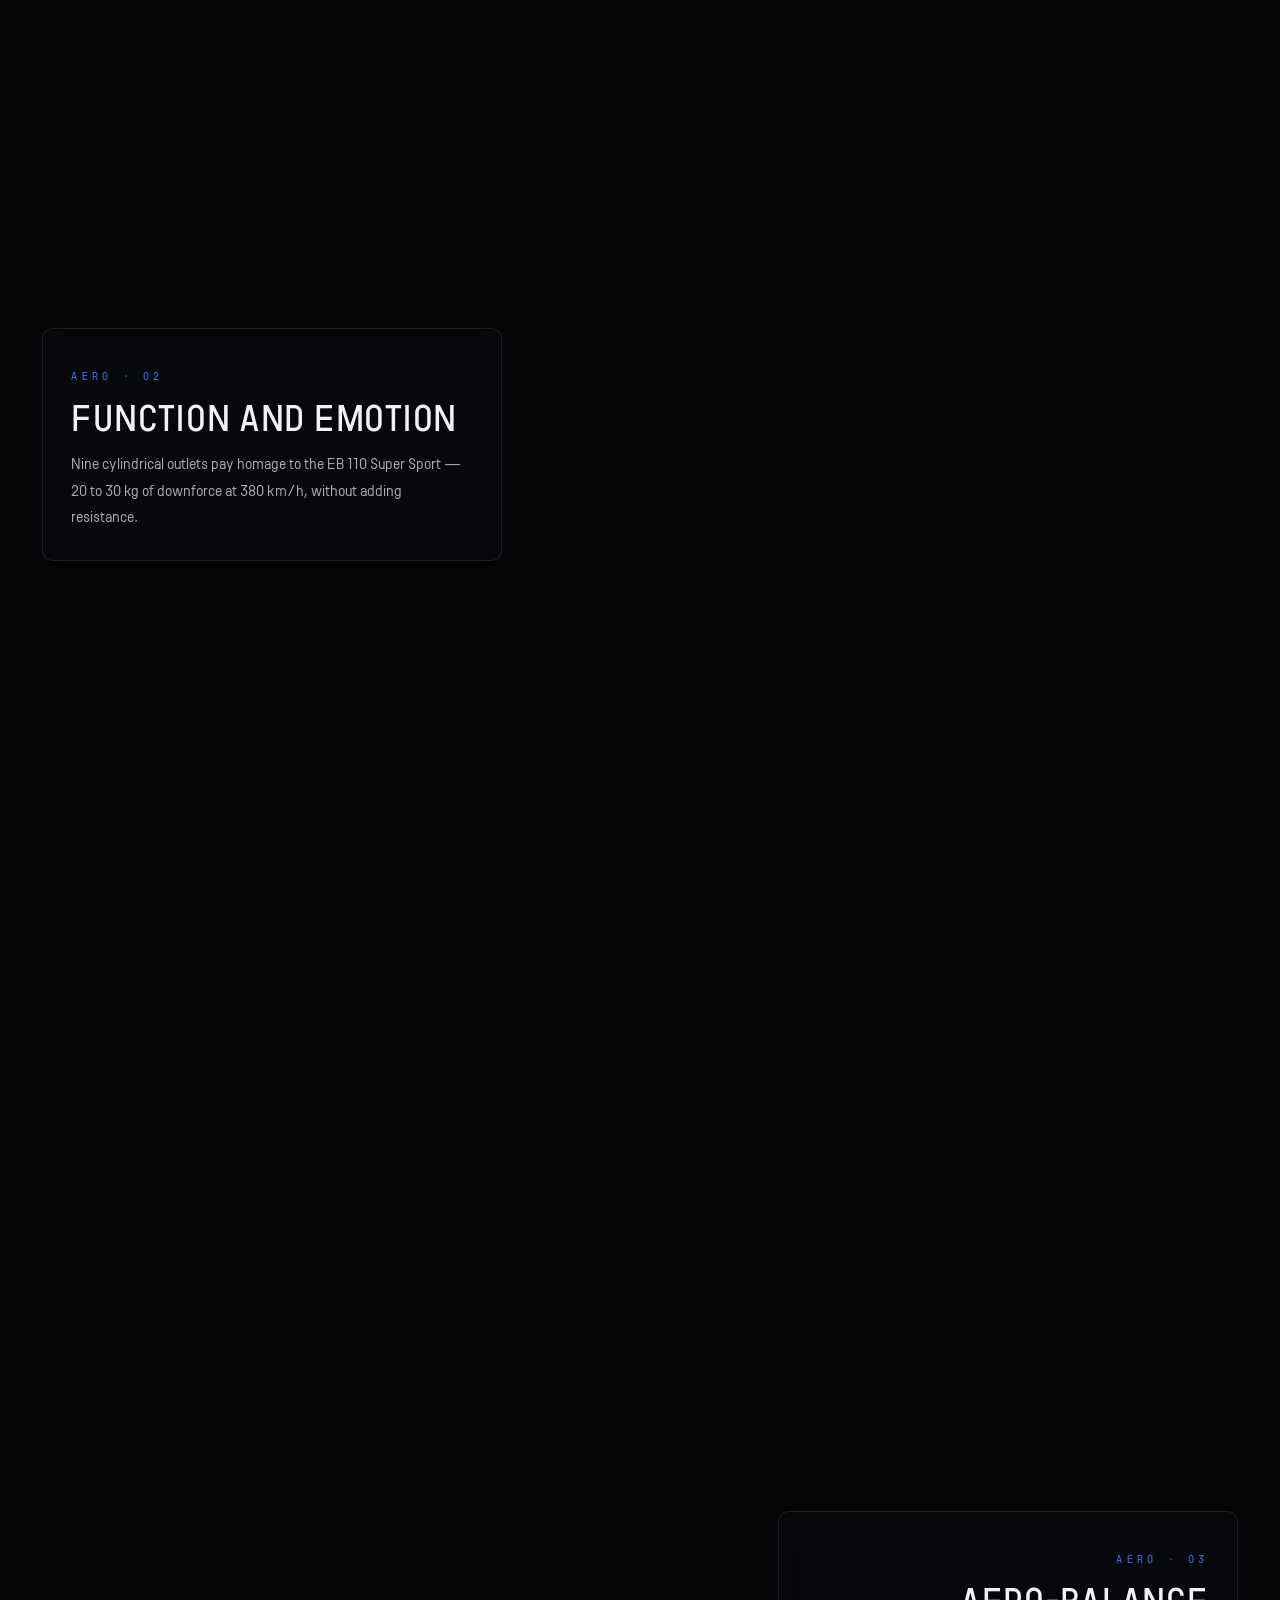
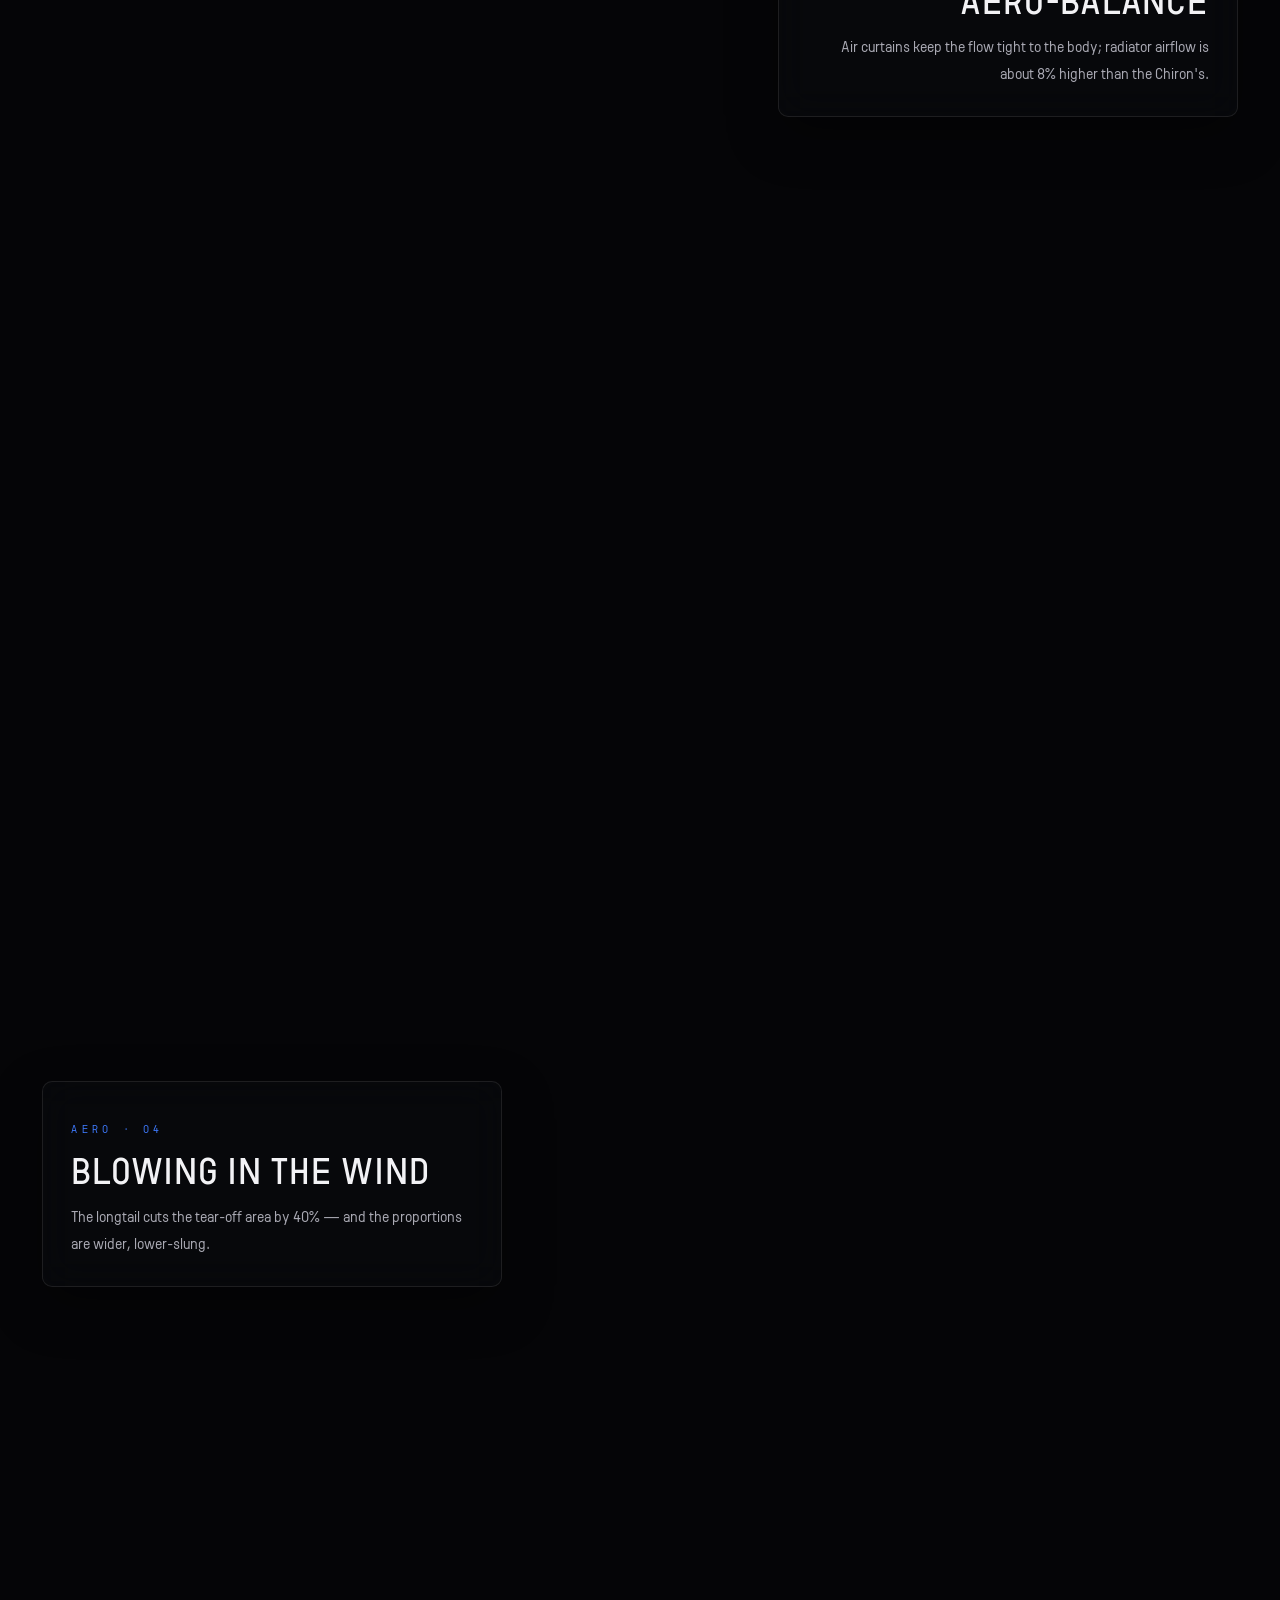
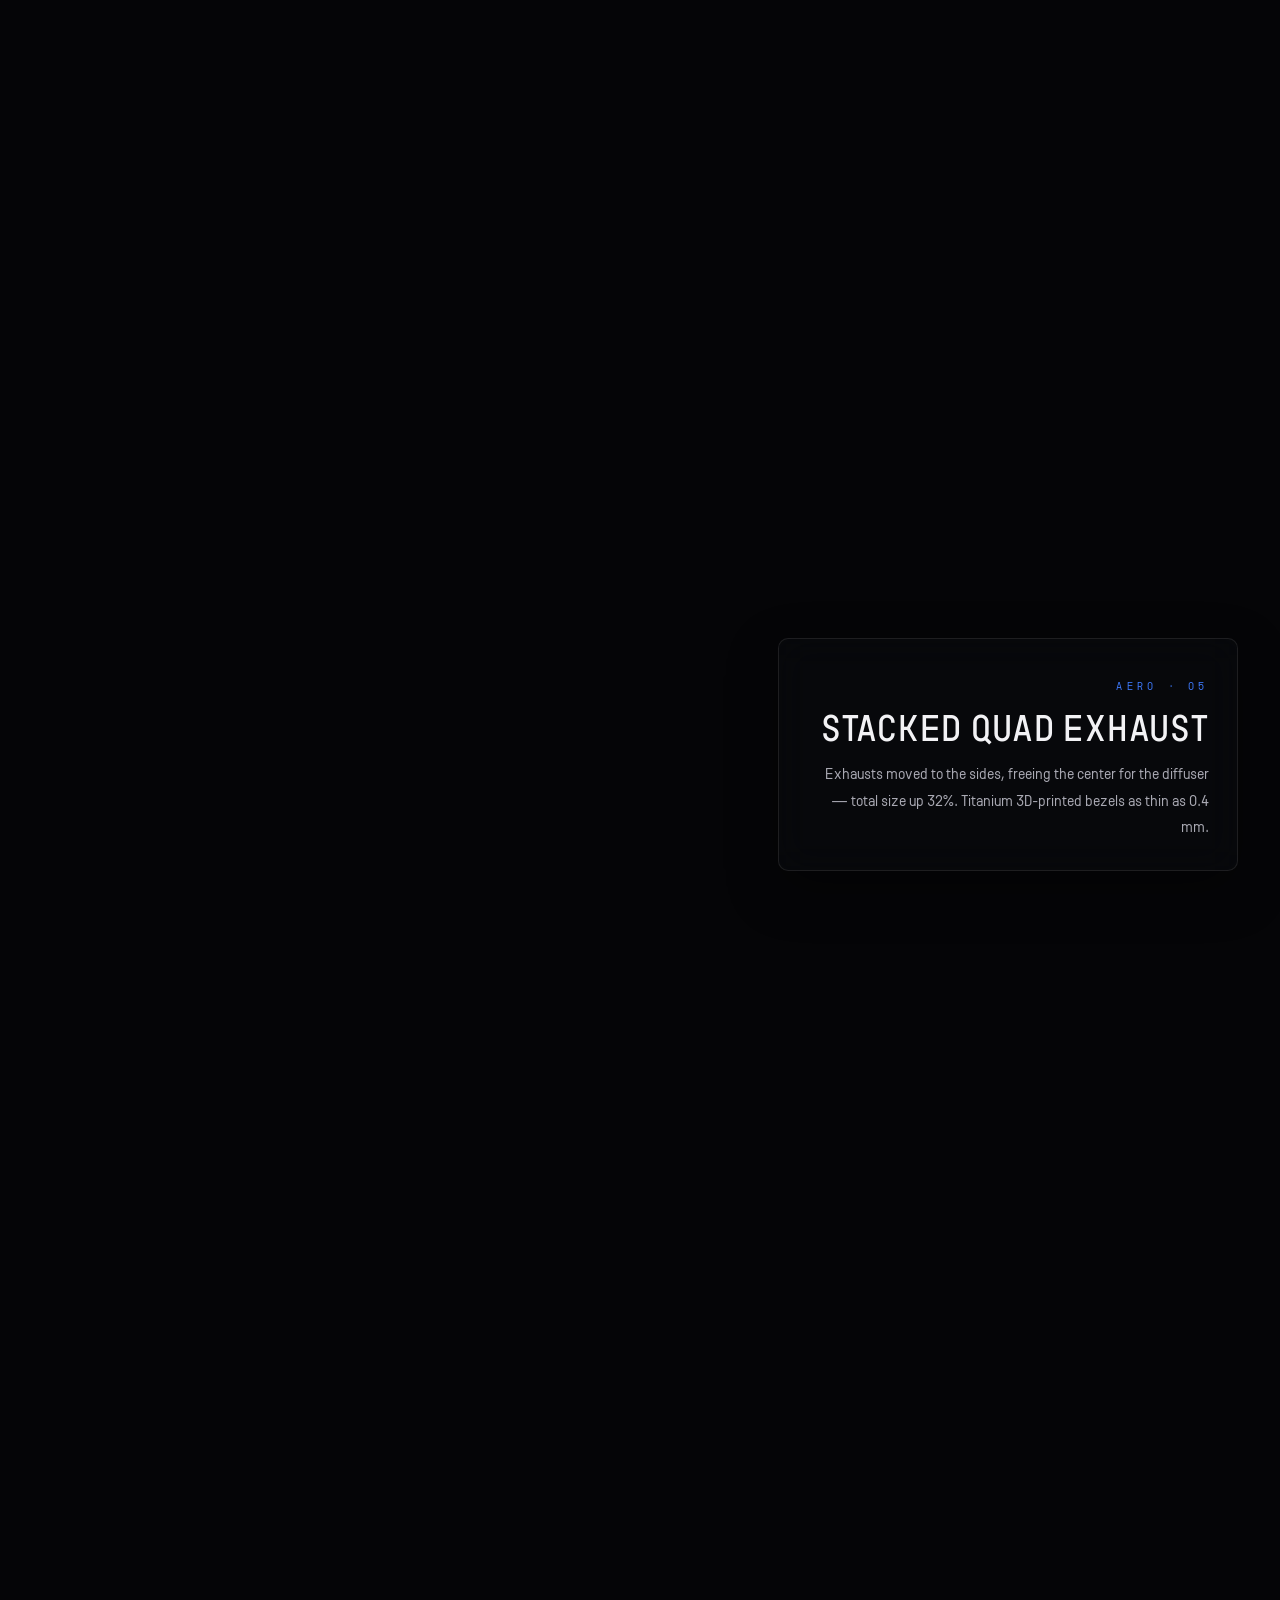
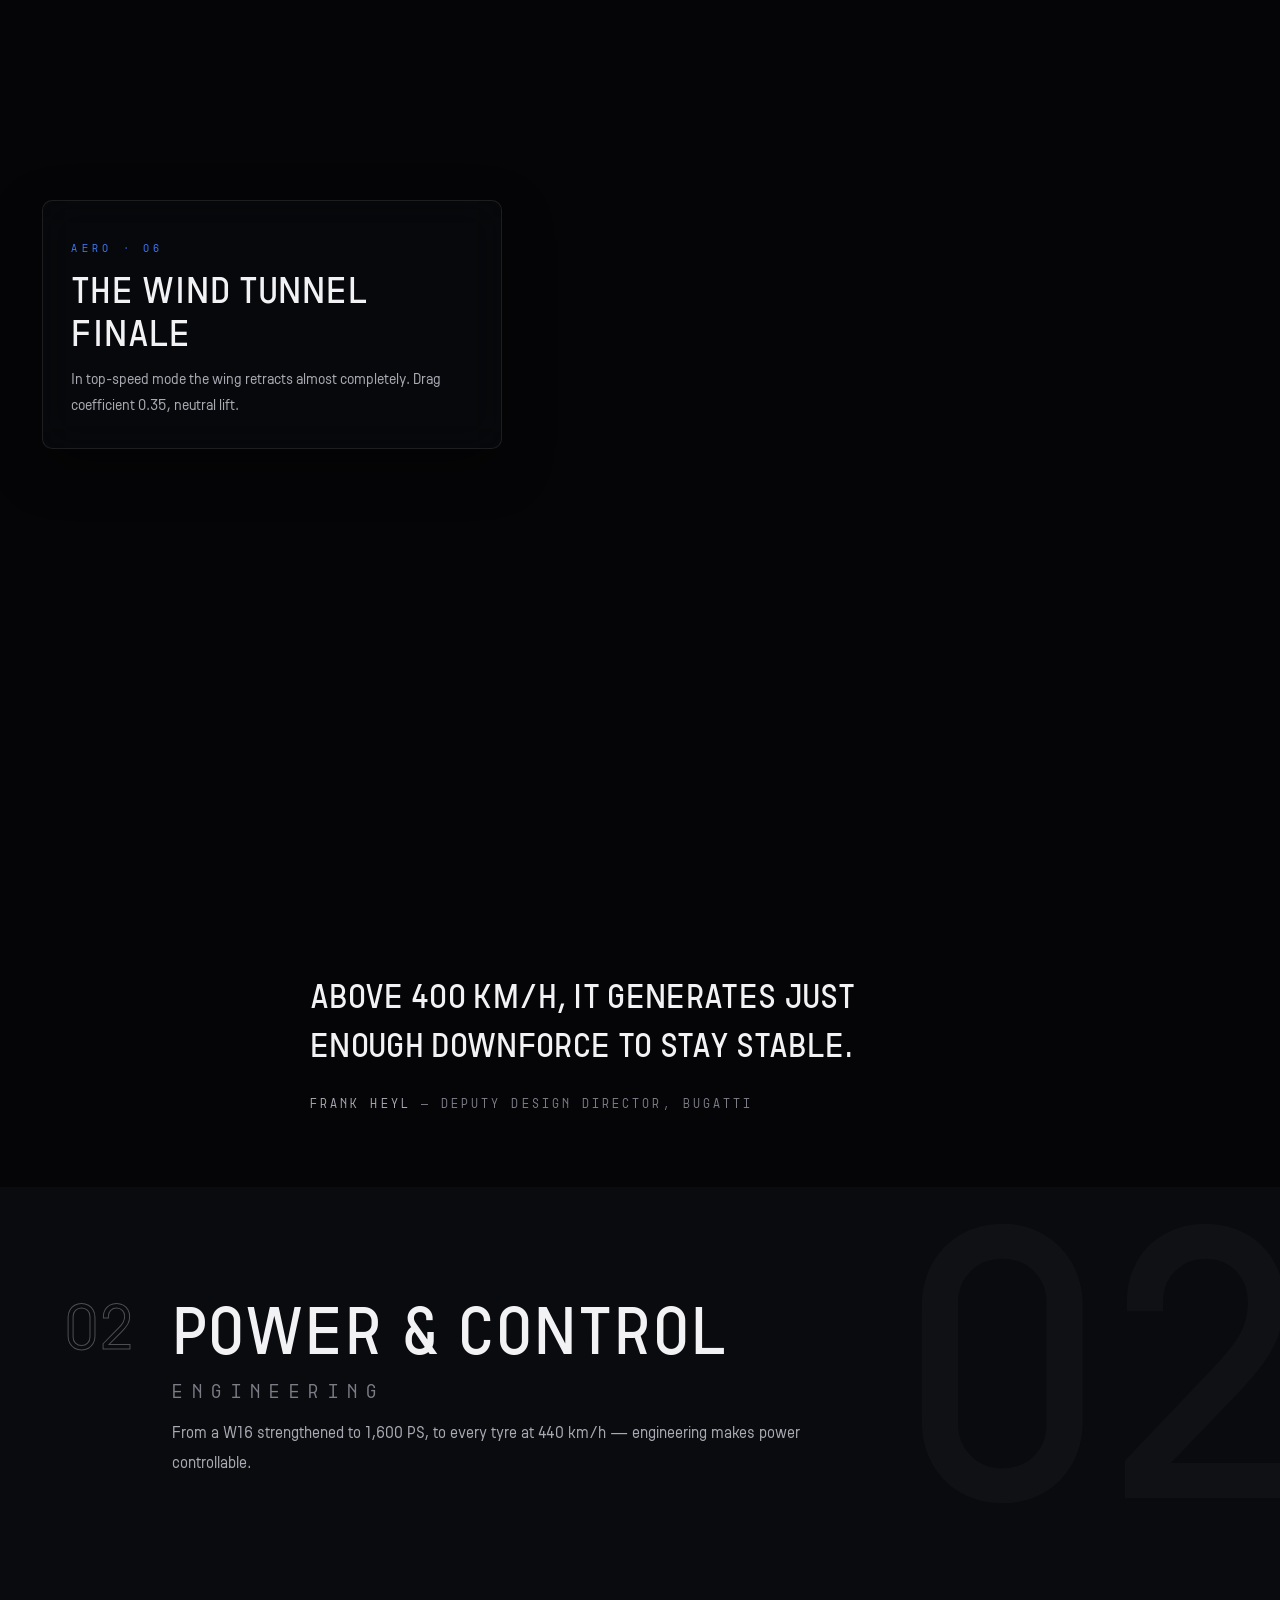
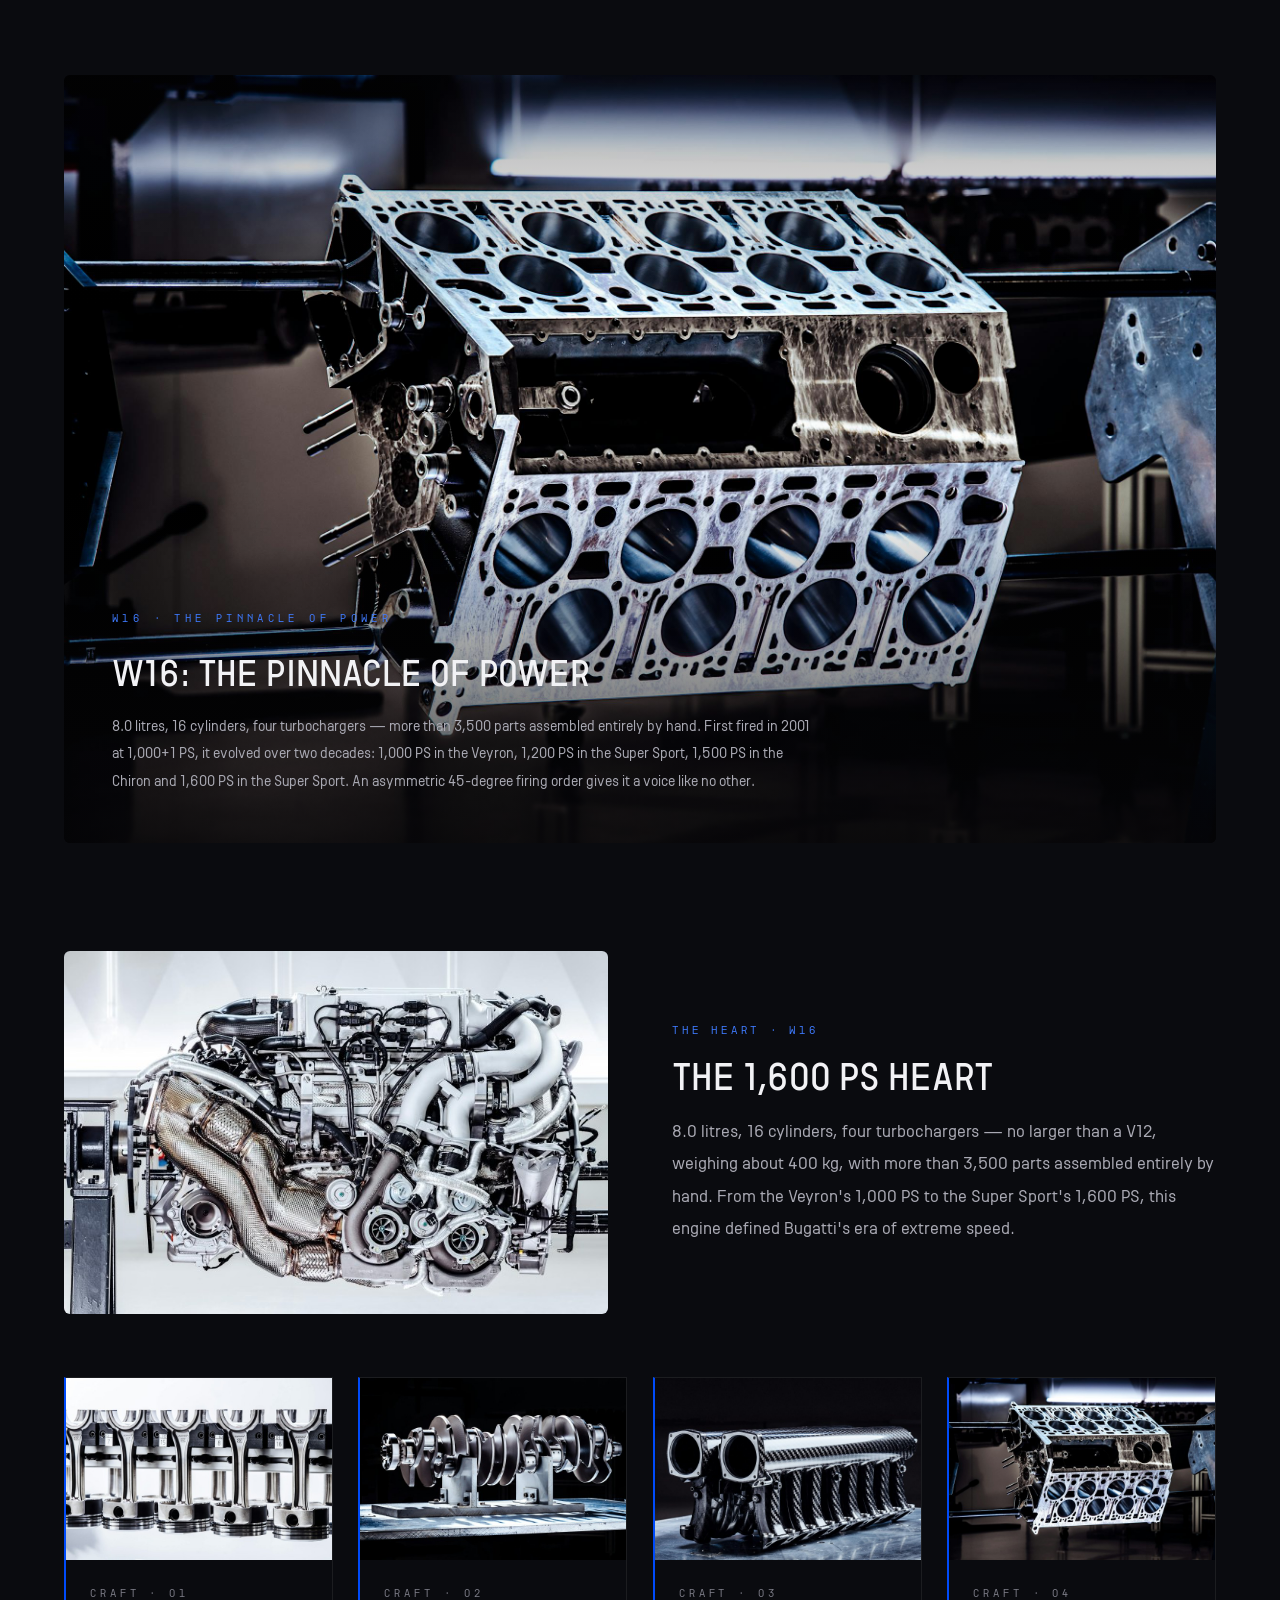
==== commit e6a86ef9: "Mobile: srcset 720w thumbs, fix scrub texts overflow, skip scrub video & hero video on mobile" ====
--- a/en.html
+++ b/en.html
@@ -114,7 +114,7 @@
 
     <div class="media-row reveal">
       <div class="media-row__media">
-        <img src="img/hs-front2.webp" alt="Chiron Super Sport on the move" loading="lazy">
+        <img src="img/hs-front2.webp" srcset="img/m/hs-front2.webp 720w" sizes="(max-width: 980px) 100vw, 2400px" alt="Chiron Super Sport on the move" loading="lazy">
       </div>
       <div class="media-row__body">
         <span class="lbl">Chiron Family · 500 Units</span>
@@ -125,15 +125,15 @@
 
     <div class="figrow reveal">
       <figure class="figure">
-        <div class="figure__media"><img src="img/hs-side.webp" alt="Chiron Super Sport side profile" loading="lazy"></div>
+        <div class="figure__media"><img src="img/hs-side.webp" srcset="img/m/hs-side.webp 720w" sizes="(max-width: 980px) 100vw, 2400px" alt="Chiron Super Sport side profile" loading="lazy"></div>
         <figcaption class="figure__cap"><span class="no">01</span><span class="zh">The extended silhouette — the longtail makes the proportions sleeker.</span></figcaption>
       </figure>
       <figure class="figure">
-        <div class="figure__media"><img src="img/hs-top.webp" alt="Chiron Super Sport top view" loading="lazy"></div>
+        <div class="figure__media"><img src="img/hs-top.webp" srcset="img/m/hs-top.webp 720w" sizes="(max-width: 980px) 100vw, 2400px" alt="Chiron Super Sport top view" loading="lazy"></div>
         <figcaption class="figure__cap"><span class="no">02</span><span class="zh">From above — the central spine guides the airflow.</span></figcaption>
       </figure>
       <figure class="figure">
-        <div class="figure__media"><img src="img/interior.webp" alt="Chiron Super Sport interior" loading="lazy"></div>
+        <div class="figure__media"><img src="img/interior.webp" srcset="img/m/interior.webp 720w" sizes="(max-width: 980px) 100vw, 2400px" alt="Chiron Super Sport interior" loading="lazy"></div>
         <figcaption class="figure__cap"><span class="no">03</span><span class="zh">The cabin — comfort equal to the speed.</span></figcaption>
       </figure>
     </div>
@@ -146,7 +146,7 @@
 
     <figure class="figure reveal">
       <div class="figure__media">
-        <img src="img/sketch-generations.webp" alt="Four generations of Super Sport sketches" loading="lazy">
+        <img src="img/sketch-generations.webp" srcset="img/m/sketch-generations.webp 720w" sizes="(max-width: 980px) 100vw, 2400px" alt="Four generations of Super Sport sketches" loading="lazy">
       </div>
       <figcaption class="figure__cap">
         <span class="no">序</span>
@@ -156,15 +156,15 @@
 
     <div class="figrow figrow--3 reveal">
       <figure class="figure">
-        <div class="figure__media"><img src="img/sketch-front.webp" alt="Front design sketch" loading="lazy"></div>
+        <div class="figure__media"><img src="img/sketch-front.webp" srcset="img/m/sketch-front.webp 720w" sizes="(max-width: 980px) 100vw, 2400px" alt="Front design sketch" loading="lazy"></div>
         <figcaption class="figure__cap"><span class="no">A</span><span class="zh">Front design sketch (Frank Heyl).</span></figcaption>
       </figure>
       <figure class="figure">
-        <div class="figure__media"><img src="img/sketch-rear.webp" alt="Rear design sketch" loading="lazy"></div>
+        <div class="figure__media"><img src="img/sketch-rear.webp" srcset="img/m/sketch-rear.webp 720w" sizes="(max-width: 980px) 100vw, 2400px" alt="Rear design sketch" loading="lazy"></div>
         <figcaption class="figure__cap"><span class="no">B</span><span class="zh">Rear design sketch.</span></figcaption>
       </figure>
       <figure class="figure">
-        <div class="figure__media"><img src="img/sketch-vs-pursport.webp" alt="Aero comparison with the Pur Sport" loading="lazy"></div>
+        <div class="figure__media"><img src="img/sketch-vs-pursport.webp" srcset="img/m/sketch-vs-pursport.webp 720w" sizes="(max-width: 980px) 100vw, 2400px" alt="Aero comparison with the Pur Sport" loading="lazy"></div>
         <figcaption class="figure__cap"><span class="no">C</span><span class="zh">Longitudinal vs lateral — aero comparison with the Pur Sport (J. Westermann '21).</span></figcaption>
       </figure>
     </div>
@@ -234,32 +234,32 @@
       <div class="g-sticky">
         <span class="g-count mono"><b>01</b> / 06</span>
         <div class="g-image">
-          <img src="img/windtunnel-front.webp" alt="Chiron Super Sport in the wind tunnel">
+          <img src="img/windtunnel-front.webp" srcset="img/m/windtunnel-front.webp 720w" sizes="(max-width: 980px) 100vw, 2400px" alt="Chiron Super Sport in the wind tunnel">
           <div class="g-image__veil"></div>
           <div class="g-image__veil2"></div>
         </div>
         <div class="g-image">
-          <img src="img/off-02-detail-vents.webp" alt="Nine cylindrical fender outlets">
+          <img src="img/off-02-detail-vents.webp" srcset="img/m/off-02-detail-vents.webp 720w" sizes="(max-width: 980px) 100vw, 2400px" alt="Nine cylindrical fender outlets">
           <div class="g-image__veil"></div>
           <div class="g-image__veil2"></div>
         </div>
         <div class="g-image">
-          <img src="img/windtunnel-side-tipped.webp" alt="Air curtains in the wind tunnel">
+          <img src="img/windtunnel-side-tipped.webp" srcset="img/m/windtunnel-side-tipped.webp 720w" sizes="(max-width: 980px) 100vw, 2400px" alt="Air curtains in the wind tunnel">
           <div class="g-image__veil"></div>
           <div class="g-image__veil2"></div>
         </div>
         <div class="g-image">
-          <img src="img/hs-rear2.webp" alt="Longtail and light bar">
+          <img src="img/hs-rear2.webp" srcset="img/m/hs-rear2.webp 720w" sizes="(max-width: 980px) 100vw, 2400px" alt="Longtail and light bar">
           <div class="g-image__veil"></div>
           <div class="g-image__veil2"></div>
         </div>
         <div class="g-image">
-          <img src="img/exhaust.webp" alt="Stacked quad exhaust">
+          <img src="img/exhaust.webp" srcset="img/m/exhaust.webp 720w" sizes="(max-width: 980px) 100vw, 2400px" alt="Stacked quad exhaust">
           <div class="g-image__veil"></div>
           <div class="g-image__veil2"></div>
         </div>
         <div class="g-image">
-          <img src="img/windtunnel-rear.webp" alt="Rear in the wind tunnel">
+          <img src="img/windtunnel-rear.webp" srcset="img/m/windtunnel-rear.webp 720w" sizes="(max-width: 980px) 100vw, 2400px" alt="Rear in the wind tunnel">
           <div class="g-image__veil"></div>
           <div class="g-image__veil2"></div>
         </div>
@@ -305,7 +305,7 @@
 <div class="wrap" style="padding-top:clamp(2rem,5vh,3.5rem);">
     <div class="media-row reveal">
       <div class="media-row__media">
-        <img src="img/w16-09.jpg" alt="The W16 engine in full" loading="lazy">
+        <img src="img/w16-09.jpg" srcset="img/m/w16-09.jpg 720w" sizes="(max-width: 980px) 100vw, 2400px" alt="The W16 engine in full" loading="lazy">
       </div>
       <div class="media-row__body">
         <span class="lbl">The Heart · W16</span>
@@ -316,7 +316,7 @@
 
     <div class="dcards dcards--edge reveal">
       <div class="dcard">
-        <img src="img/w16-02.jpg" alt="Eight connecting rods in line" loading="lazy">
+        <img src="img/w16-02.jpg" srcset="img/m/w16-02.jpg 720w" sizes="(max-width: 980px) 100vw, 2400px" alt="Eight connecting rods in line" loading="lazy">
         <div class="dcard__body">
           <span class="no">Craft · 01</span>
           <h3>Eight Conrods</h3>
@@ -324,7 +324,7 @@
         </div>
       </div>
       <div class="dcard">
-        <img src="img/w16-06.jpg" alt="The one-piece crankshaft" loading="lazy">
+        <img src="img/w16-06.jpg" srcset="img/m/w16-06.jpg 720w" sizes="(max-width: 980px) 100vw, 2400px" alt="The one-piece crankshaft" loading="lazy">
         <div class="dcard__body">
           <span class="no">Craft · 02</span>
           <h3>One Crankshaft</h3>
@@ -332,7 +332,7 @@
         </div>
       </div>
       <div class="dcard">
-        <img src="img/w16-07.jpg" alt="Carbon intake plenum" loading="lazy">
+        <img src="img/w16-07.jpg" srcset="img/m/w16-07.jpg 720w" sizes="(max-width: 980px) 100vw, 2400px" alt="Carbon intake plenum" loading="lazy">
         <div class="dcard__body">
           <span class="no">Craft · 03</span>
           <h3>Carbon Intake Plenum</h3>
@@ -340,7 +340,7 @@
         </div>
       </div>
       <div class="dcard">
-        <img src="img/w16-01.jpg" alt="The W-shaped block casting" loading="lazy">
+        <img src="img/w16-01.jpg" srcset="img/m/w16-01.jpg 720w" sizes="(max-width: 980px) 100vw, 2400px" alt="The W-shaped block casting" loading="lazy">
         <div class="dcard__body">
           <span class="no">Craft · 04</span>
           <h3>The W-Shaped Block</h3>
@@ -415,7 +415,7 @@
   <div class="wrap">
     <div class="media-row reveal">
       <div class="media-row__media">
-        <img src="img/ss300-last-delivery.webp" alt="Chiron Super Sport 300+ at sunset" loading="lazy">
+        <img src="img/ss300-last-delivery.webp" srcset="img/m/ss300-last-delivery.webp 720w" sizes="(max-width: 980px) 100vw, 2400px" alt="Chiron Super Sport 300+ at sunset" loading="lazy">
       </div>
       <div class="media-row__body">
         <span class="lbl">Special Edition · A Gift for the Record</span>
@@ -433,7 +433,7 @@
 
     <div class="media-row reveal">
       <div class="media-row__media">
-        <img src="img/ss300-24.jpg" alt="Horseshoe grille and EB badge" loading="lazy">
+        <img src="img/ss300-24.jpg" srcset="img/m/ss300-24.jpg 720w" sizes="(max-width: 980px) 100vw, 2400px" alt="Horseshoe grille and EB badge" loading="lazy">
       </div>
       <div class="media-row__body">
         <span class="lbl">Detail · 01</span>
@@ -444,7 +444,7 @@
 
     <div class="media-row media-row--flip reveal" style="margin-top:clamp(1.5rem,4vh,2.6rem);">
       <div class="media-row__media">
-        <img src="img/ss300-26.jpg" alt="The rear haunch" loading="lazy">
+        <img src="img/ss300-26.jpg" srcset="img/m/ss300-26.jpg 720w" sizes="(max-width: 980px) 100vw, 2400px" alt="The rear haunch" loading="lazy">
       </div>
       <div class="media-row__body">
         <span class="lbl">Detail · 02</span>
@@ -456,7 +456,7 @@
     <!-- Detail close-ups: image-text cards (Divo style) -->
     <div class="dcards dcards--edge reveal">
       <div class="dcard">
-        <img src="img/ss300-29.jpg" alt="Carbon engine-cover vents" loading="lazy">
+        <img src="img/ss300-29.jpg" srcset="img/m/ss300-29.jpg 720w" sizes="(max-width: 980px) 100vw, 2400px" alt="Carbon engine-cover vents" loading="lazy">
         <div class="dcard__body">
           <span class="no">Detail · 03</span>
           <h3>Carbon Engine-Cover Vents</h3>
@@ -464,7 +464,7 @@
         </div>
       </div>
       <div class="dcard">
-        <img src="img/ss300-28.jpg" alt="Twin vertical exhausts" loading="lazy">
+        <img src="img/ss300-28.jpg" srcset="img/m/ss300-28.jpg 720w" sizes="(max-width: 980px) 100vw, 2400px" alt="Twin vertical exhausts" loading="lazy">
         <div class="dcard__body">
           <span class="no">Detail · 04</span>
           <h3>Twin Vertical Exhausts</h3>
@@ -473,7 +473,7 @@
       </div>
 
       <div class="dcard">
-        <img src="img/ss300-32.jpg" alt="The driver's cockpit" loading="lazy">
+        <img src="img/ss300-32.jpg" srcset="img/m/ss300-32.jpg 720w" sizes="(max-width: 980px) 100vw, 2400px" alt="The driver's cockpit" loading="lazy">
         <div class="dcard__body">
           <span class="no">Detail · 05</span>
           <h3>The Driver's Cockpit</h3>
@@ -482,7 +482,7 @@
       </div>
 
       <div class="dcard">
-        <img src="img/ss300-40.jpg" alt="Front wheel and carbon-ceramic brakes" loading="lazy">
+        <img src="img/ss300-40.jpg" srcset="img/m/ss300-40.jpg 720w" sizes="(max-width: 980px) 100vw, 2400px" alt="Front wheel and carbon-ceramic brakes" loading="lazy">
         <div class="dcard__body">
           <span class="no">Detail · 06</span>
           <h3>Front Wheel &amp; Carbon-Ceramic Brakes</h3>
@@ -530,7 +530,7 @@
     <!-- 图文结合:纪录驾驶 -->
     <div class="media-row media-row--flip reveal">
       <div class="media-row__media">
-        <img src="img/ss300-17.jpg" alt="The record car on the top-speed straight" loading="lazy">
+        <img src="img/ss300-17.jpg" srcset="img/m/ss300-17.jpg 720w" sizes="(max-width: 980px) 100vw, 2400px" alt="The record car on the top-speed straight" loading="lazy">
       </div>
       <div class="media-row__body">
         <span class="lbl">The Run · Record Drive</span>
@@ -542,7 +542,7 @@
     <!-- The Track: why Ehra-Lessien -->
     <div class="media-row reveal">
       <div class="media-row__media">
-        <img src="img/ss300-21.jpg" alt="The record car on the straight test road" loading="lazy">
+        <img src="img/ss300-21.jpg" srcset="img/m/ss300-21.jpg 720w" sizes="(max-width: 980px) 100vw, 2400px" alt="The record car on the straight test road" loading="lazy">
       </div>
       <div class="media-row__body">
         <span class="lbl">The Track · Why Ehra-Lessien</span>
@@ -553,7 +553,7 @@
 
     <div class="dcards reveal">
       <div class="dcard">
-        <img src="img/ss300-33.jpg" alt="The driver — Andy Wallace" loading="lazy">
+        <img src="img/ss300-33.jpg" srcset="img/m/ss300-33.jpg 720w" sizes="(max-width: 980px) 100vw, 2400px" alt="The driver — Andy Wallace" loading="lazy">
         <div class="dcard__body">
           <span class="no">The Day · 01</span>
           <h3>The Driver</h3>
@@ -561,7 +561,7 @@
         </div>
       </div>
       <div class="dcard">
-        <img src="img/ss300-38.jpg" alt="Engineers checking telemetry" loading="lazy">
+        <img src="img/ss300-38.jpg" srcset="img/m/ss300-38.jpg 720w" sizes="(max-width: 980px) 100vw, 2400px" alt="Engineers checking telemetry" loading="lazy">
         <div class="dcard__body">
           <span class="no">The Day · 02</span>
           <h3>Data Calibration</h3>
@@ -569,7 +569,7 @@
         </div>
       </div>
       <div class="dcard">
-        <img src="img/ss300-36.jpg" alt="The crew at the track" loading="lazy">
+        <img src="img/ss300-36.jpg" srcset="img/m/ss300-36.jpg 720w" sizes="(max-width: 980px) 100vw, 2400px" alt="The crew at the track" loading="lazy">
         <div class="dcard__body">
           <span class="no">The Day · 03</span>
           <h3>The Crew</h3>
@@ -577,7 +577,7 @@
         </div>
       </div>
       <div class="dcard">
-        <img src="img/ss300-42.jpg" alt="SGS-TÜV certified world record" loading="lazy">
+        <img src="img/ss300-42.jpg" srcset="img/m/ss300-42.jpg 720w" sizes="(max-width: 980px) 100vw, 2400px" alt="SGS-TÜV certified world record" loading="lazy">
         <div class="dcard__body">
           <span class="no">The Day · 04</span>
           <h3>A World Record</h3>
@@ -666,7 +666,7 @@
 
     <figure class="figure reveal">
       <div class="figure__media">
-        <img src="img/speedline-record-cars.jpg" alt="Record cars of the modern era" loading="lazy">
+        <img src="img/speedline-record-cars.jpg" srcset="img/m/speedline-record-cars.jpg 720w" sizes="(max-width: 980px) 100vw, 2400px" alt="Record cars of the modern era" loading="lazy">
       </div>
       <figcaption class="figure__cap">
         <span class="no">04</span>
@@ -705,7 +705,7 @@
 
     <div class="media-row reveal">
       <div class="media-row__media">
-        <img src="img/goldenera-1.webp" alt="Chiron Super Sport Golden Era" loading="lazy">
+        <img src="img/goldenera-1.webp" srcset="img/m/goldenera-1.webp 720w" sizes="(max-width: 980px) 100vw, 2400px" alt="Chiron Super Sport Golden Era" loading="lazy">
       </div>
       <div class="media-row__body">
         <span class="lbl">Sur Mesure · Golden Era</span>
@@ -716,15 +716,15 @@
 
     <div class="figrow reveal">
       <figure class="figure">
-        <div class="figure__media"><img src="img/goldenera-2.webp" alt="Golden Era side sketches" loading="lazy"></div>
+        <div class="figure__media"><img src="img/goldenera-2.webp" srcset="img/m/goldenera-2.webp 720w" sizes="(max-width: 980px) 100vw, 2400px" alt="Golden Era side sketches" loading="lazy"></div>
         <figcaption class="figure__cap"><span class="no">01</span><span class="zh">Side — 19 sketches of the modern era.</span></figcaption>
       </figure>
       <figure class="figure">
-        <div class="figure__media"><img src="img/goldenera-3.webp" alt="Golden Era side profile" loading="lazy"></div>
+        <div class="figure__media"><img src="img/goldenera-3.webp" srcset="img/m/goldenera-3.webp 720w" sizes="(max-width: 980px) 100vw, 2400px" alt="Golden Era side profile" loading="lazy"></div>
         <figcaption class="figure__cap"><span class="no">02</span><span class="zh">"Doré" gold fading into "Nocturne" black.</span></figcaption>
       </figure>
       <figure class="figure">
-        <div class="figure__media"><img src="img/goldenera-4.webp" alt="Artist painting the bodywork" loading="lazy"></div>
+        <div class="figure__media"><img src="img/goldenera-4.webp" srcset="img/m/goldenera-4.webp 720w" sizes="(max-width: 980px) 100vw, 2400px" alt="Artist painting the bodywork" loading="lazy"></div>
         <figcaption class="figure__cap"><span class="no">03</span><span class="zh">Pencil-sketch strokes, drawn directly on the bodywork.</span></figcaption>
       </figure>
     </div>
@@ -773,11 +773,11 @@
 
     <div class="figrow figrow--2 reveal">
       <figure class="figure">
-        <div class="figure__media"><img src="img/lultime.webp" alt="L'Ultime between sea and hills" loading="lazy"></div>
+        <div class="figure__media"><img src="img/lultime.webp" srcset="img/m/lultime.webp 720w" sizes="(max-width: 980px) 100vw, 2400px" alt="L'Ultime between sea and hills" loading="lazy"></div>
         <figcaption class="figure__cap"><span class="no">06</span><span class="zh">L'Ultime — the final chapter in fading blue.</span></figcaption>
       </figure>
       <figure class="figure">
-        <div class="figure__media"><img src="img/goldenera-6.webp" alt="The 500 mark on the wing" loading="lazy"></div>
+        <div class="figure__media"><img src="img/goldenera-6.webp" srcset="img/m/goldenera-6.webp 720w" sizes="(max-width: 980px) 100vw, 2400px" alt="The 500 mark on the wing" loading="lazy"></div>
         <figcaption class="figure__cap"><span class="no">07</span><span class="zh">"500" engraved on the wing.</span></figcaption>
       </figure>
     </div>
--- a/css/style.css
+++ b/css/style.css
@@ -674,7 +674,8 @@
   .scrub__texts { bottom: 6rem; }
   .scrub__meter { display: none; }
   .scrub__text { position: static; opacity: 0; pointer-events: none; }
-  .scrub__texts { position: relative; height: 0; }
+  .scrub__texts { position: relative; height: 0; left: 0; width: 100%; }
+  .scrub__text { width: 92vw; margin: 0 auto; }
   .scrub__text.is-on { pointer-events: none; }
   .scrub-mobile-holder { position: relative; }
 }
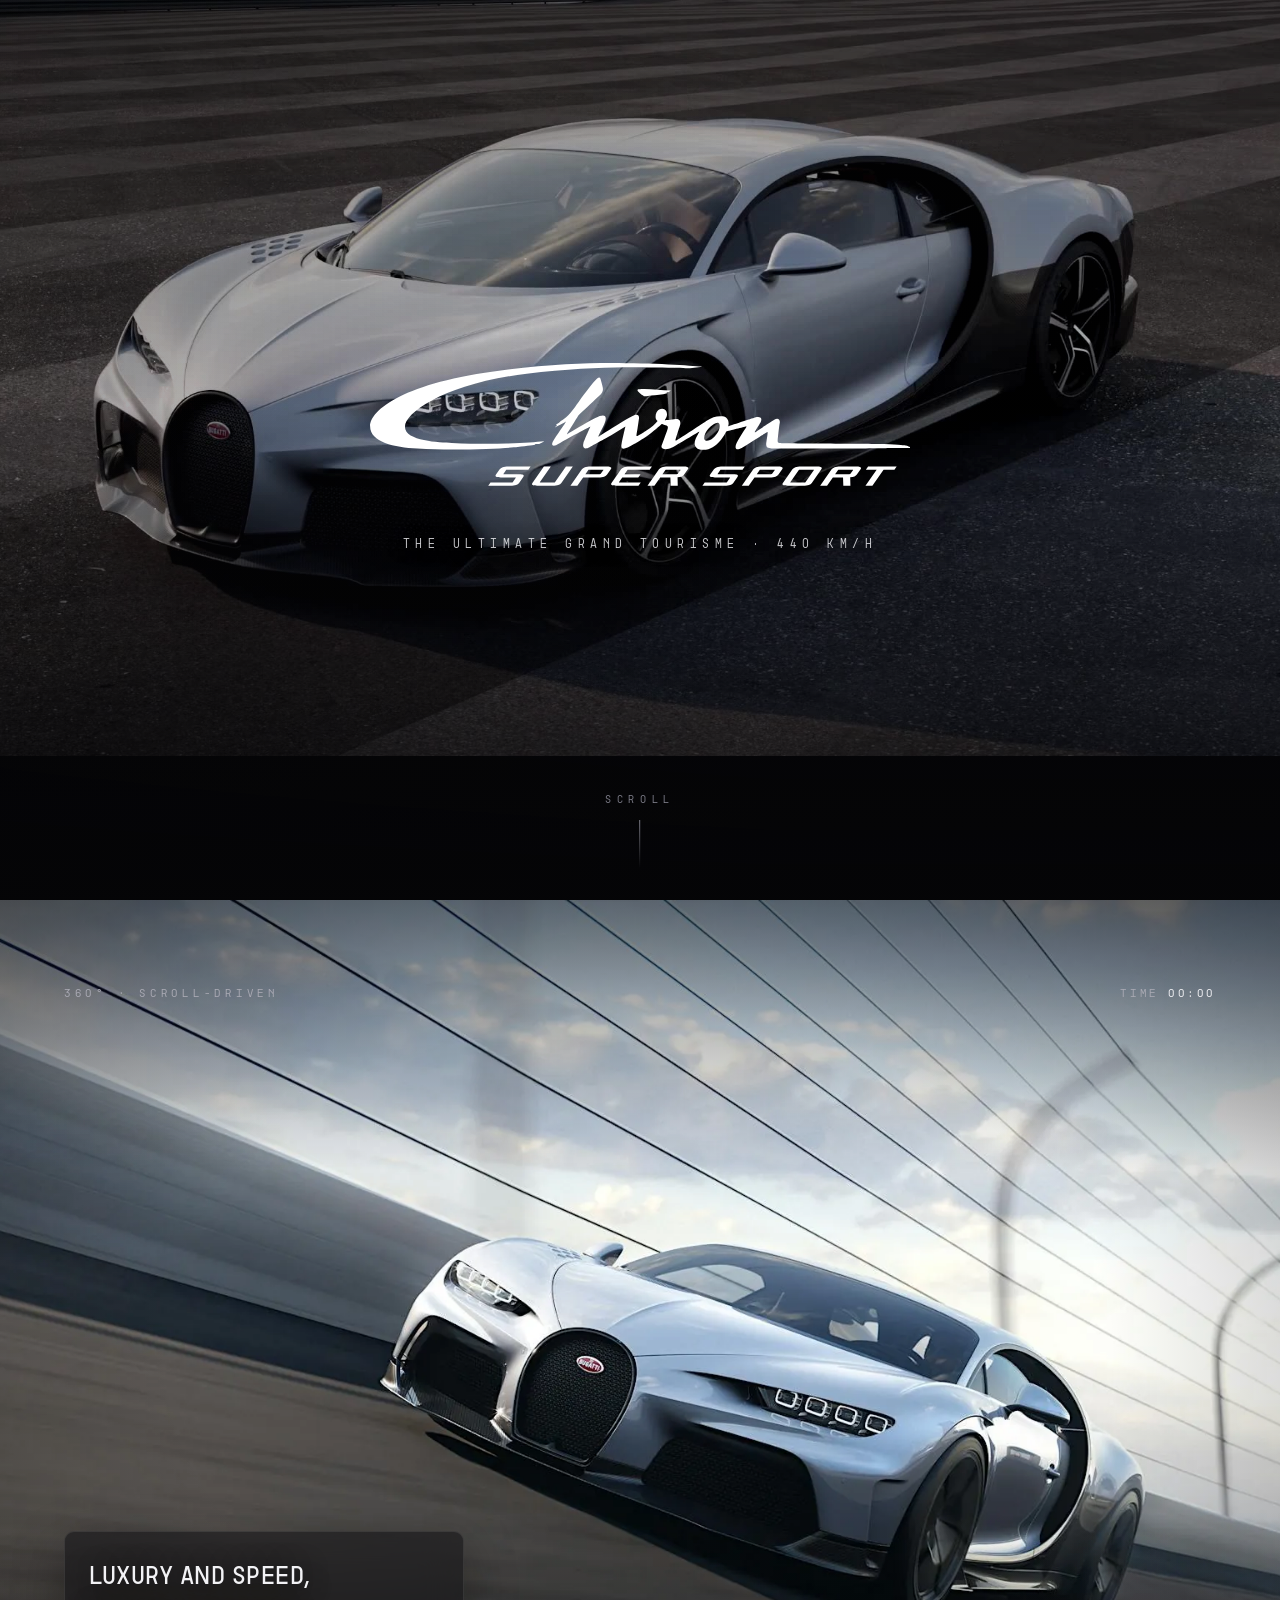
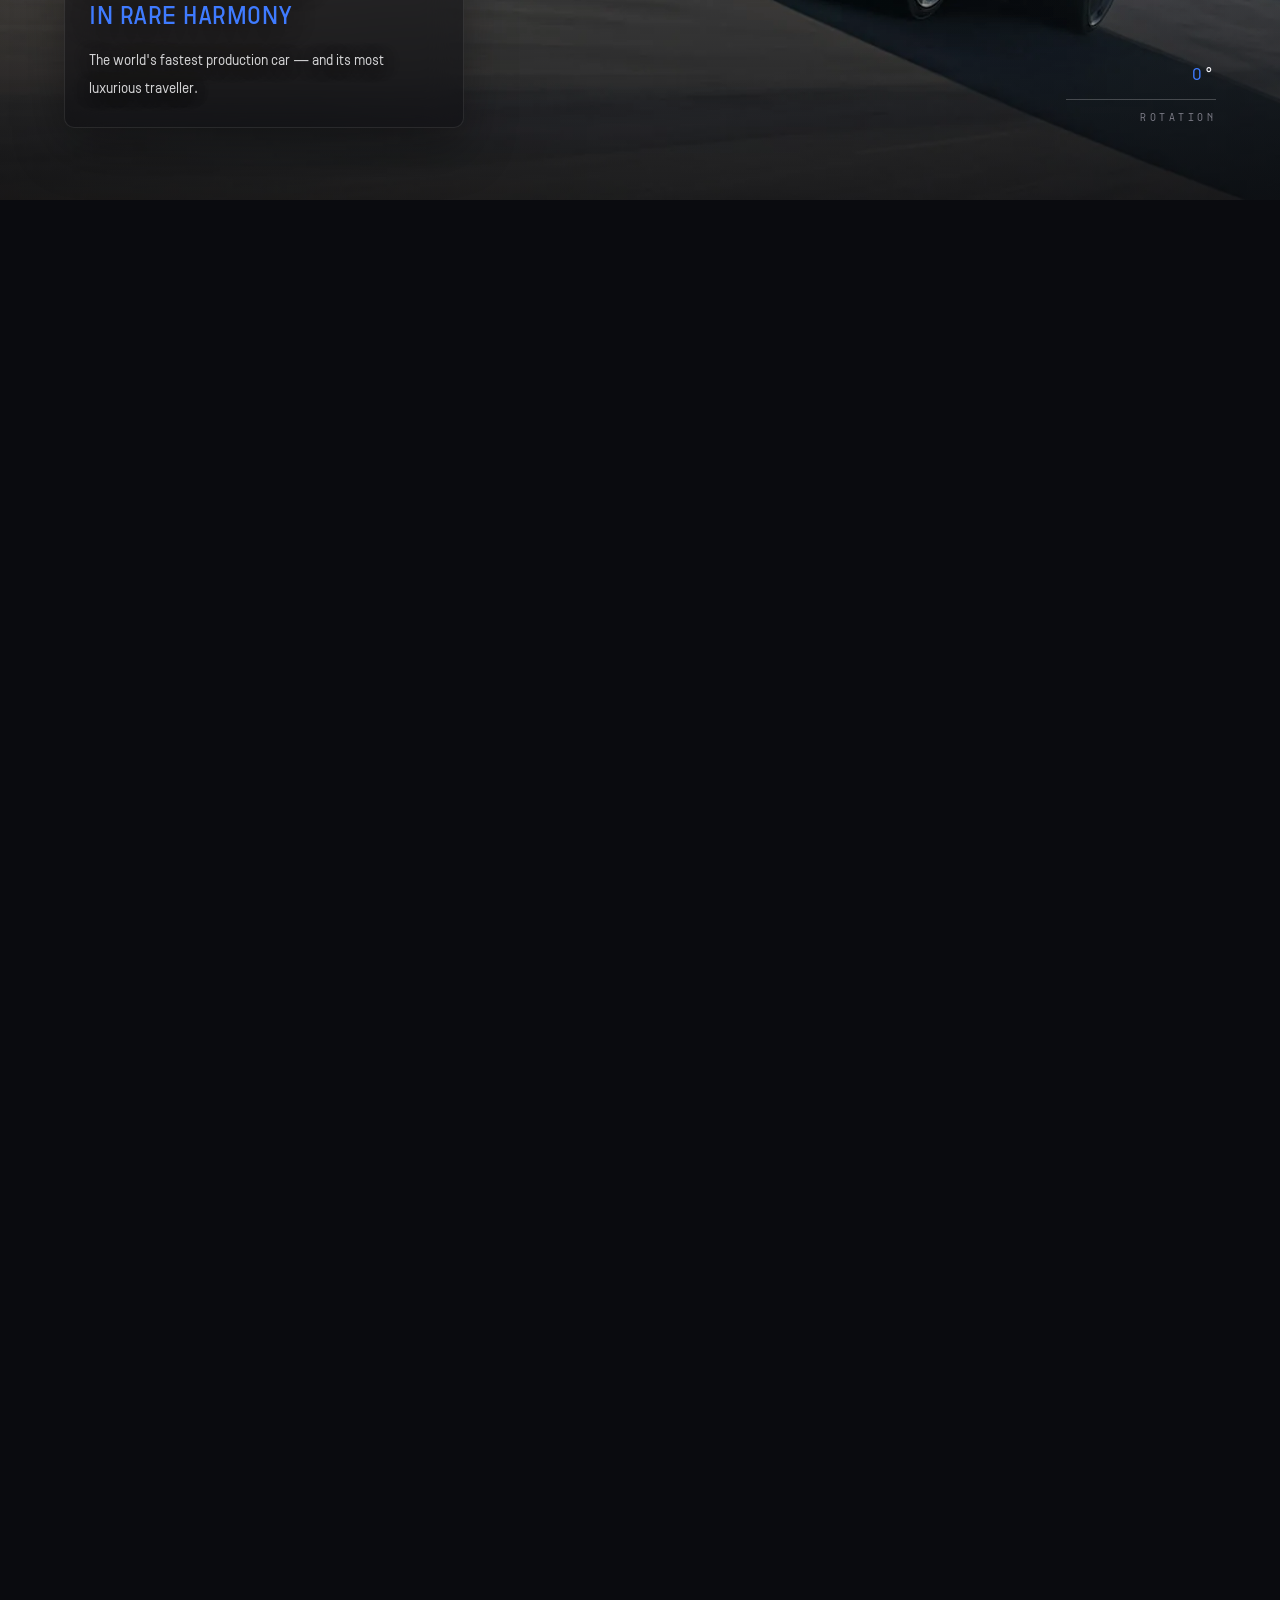
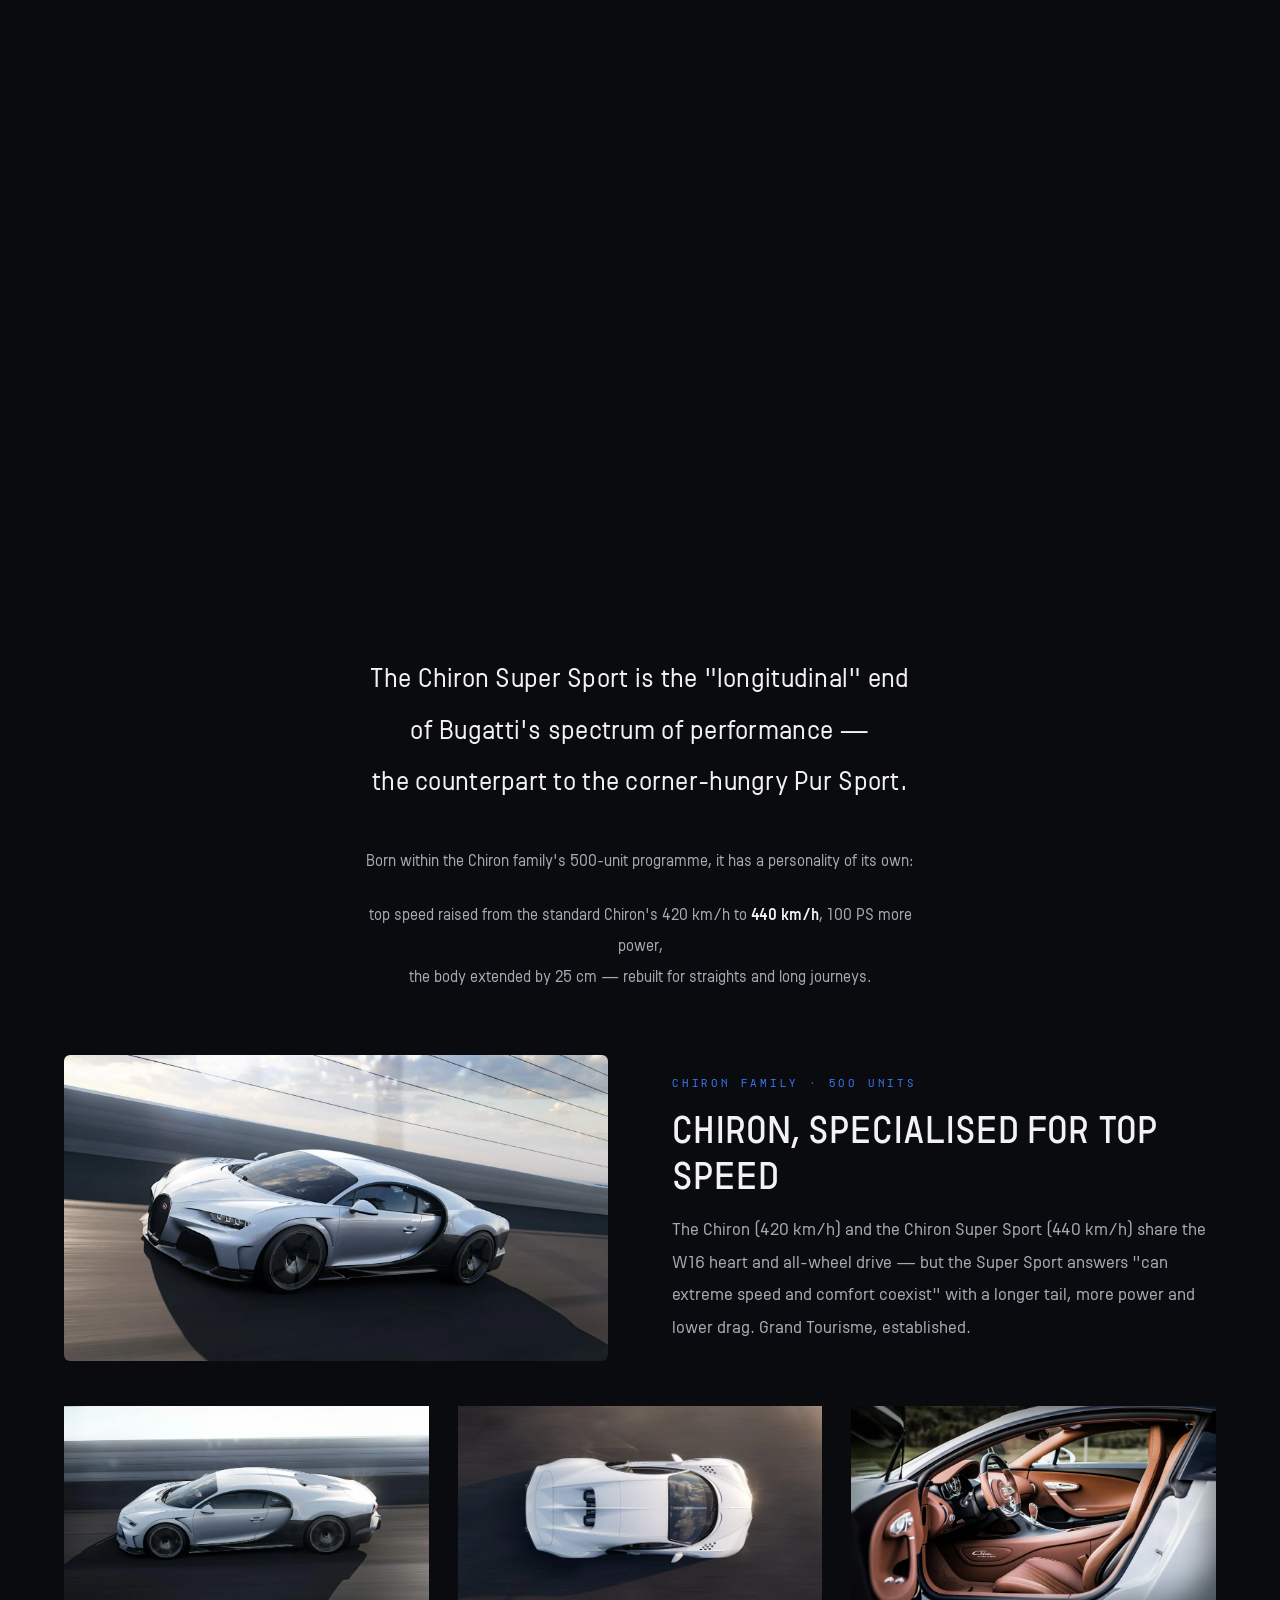
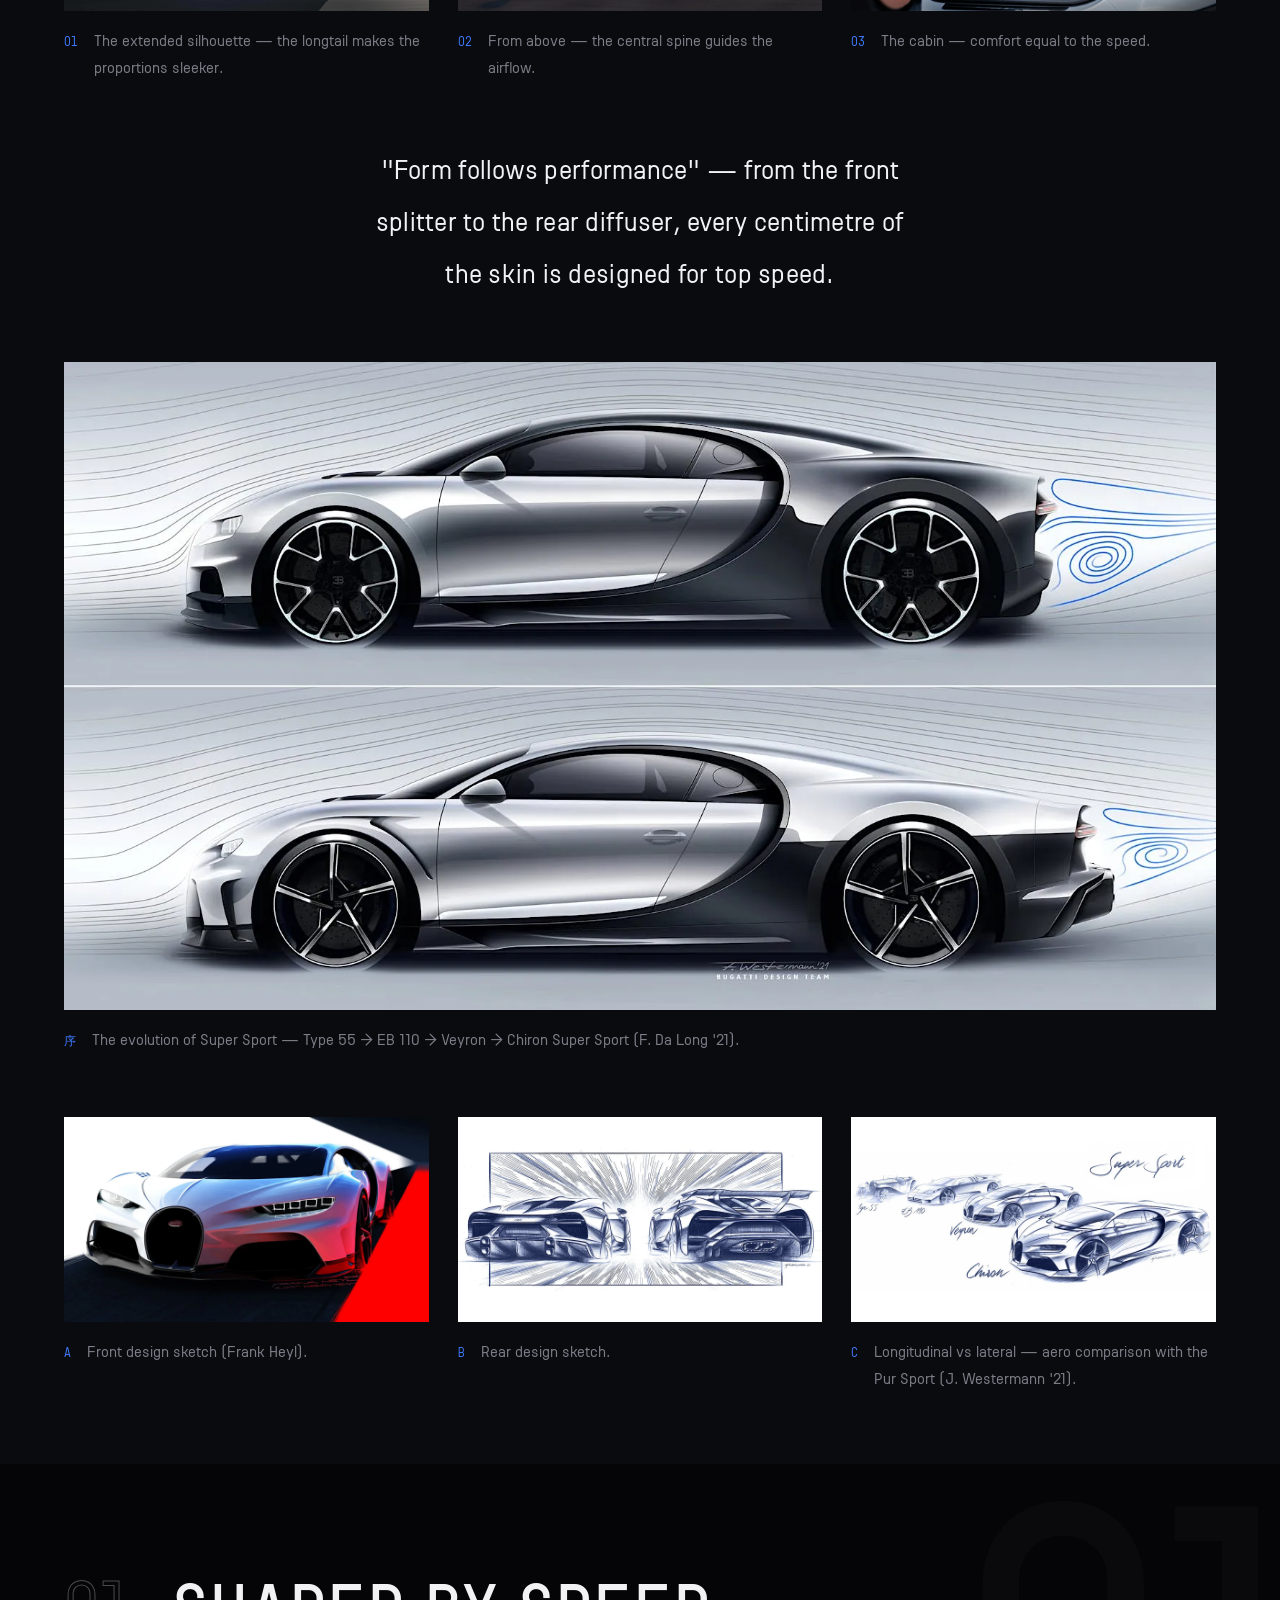
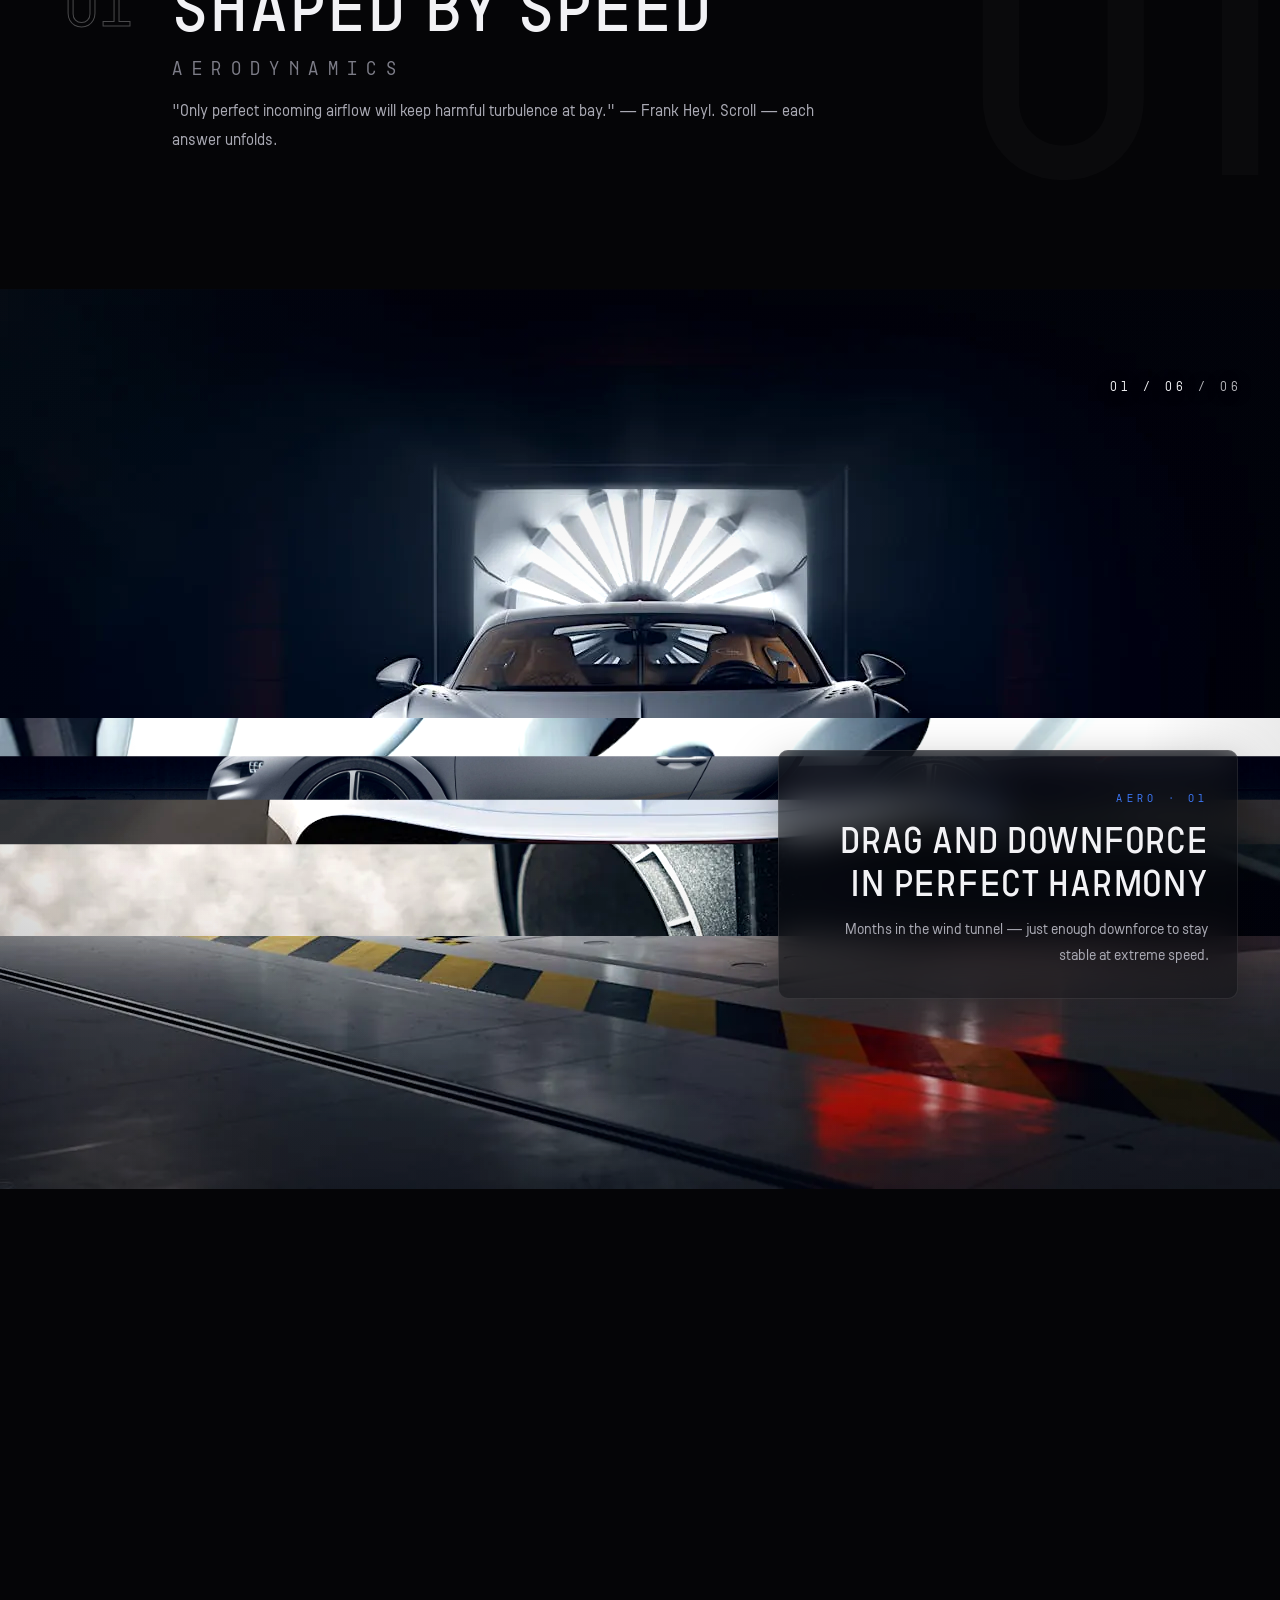
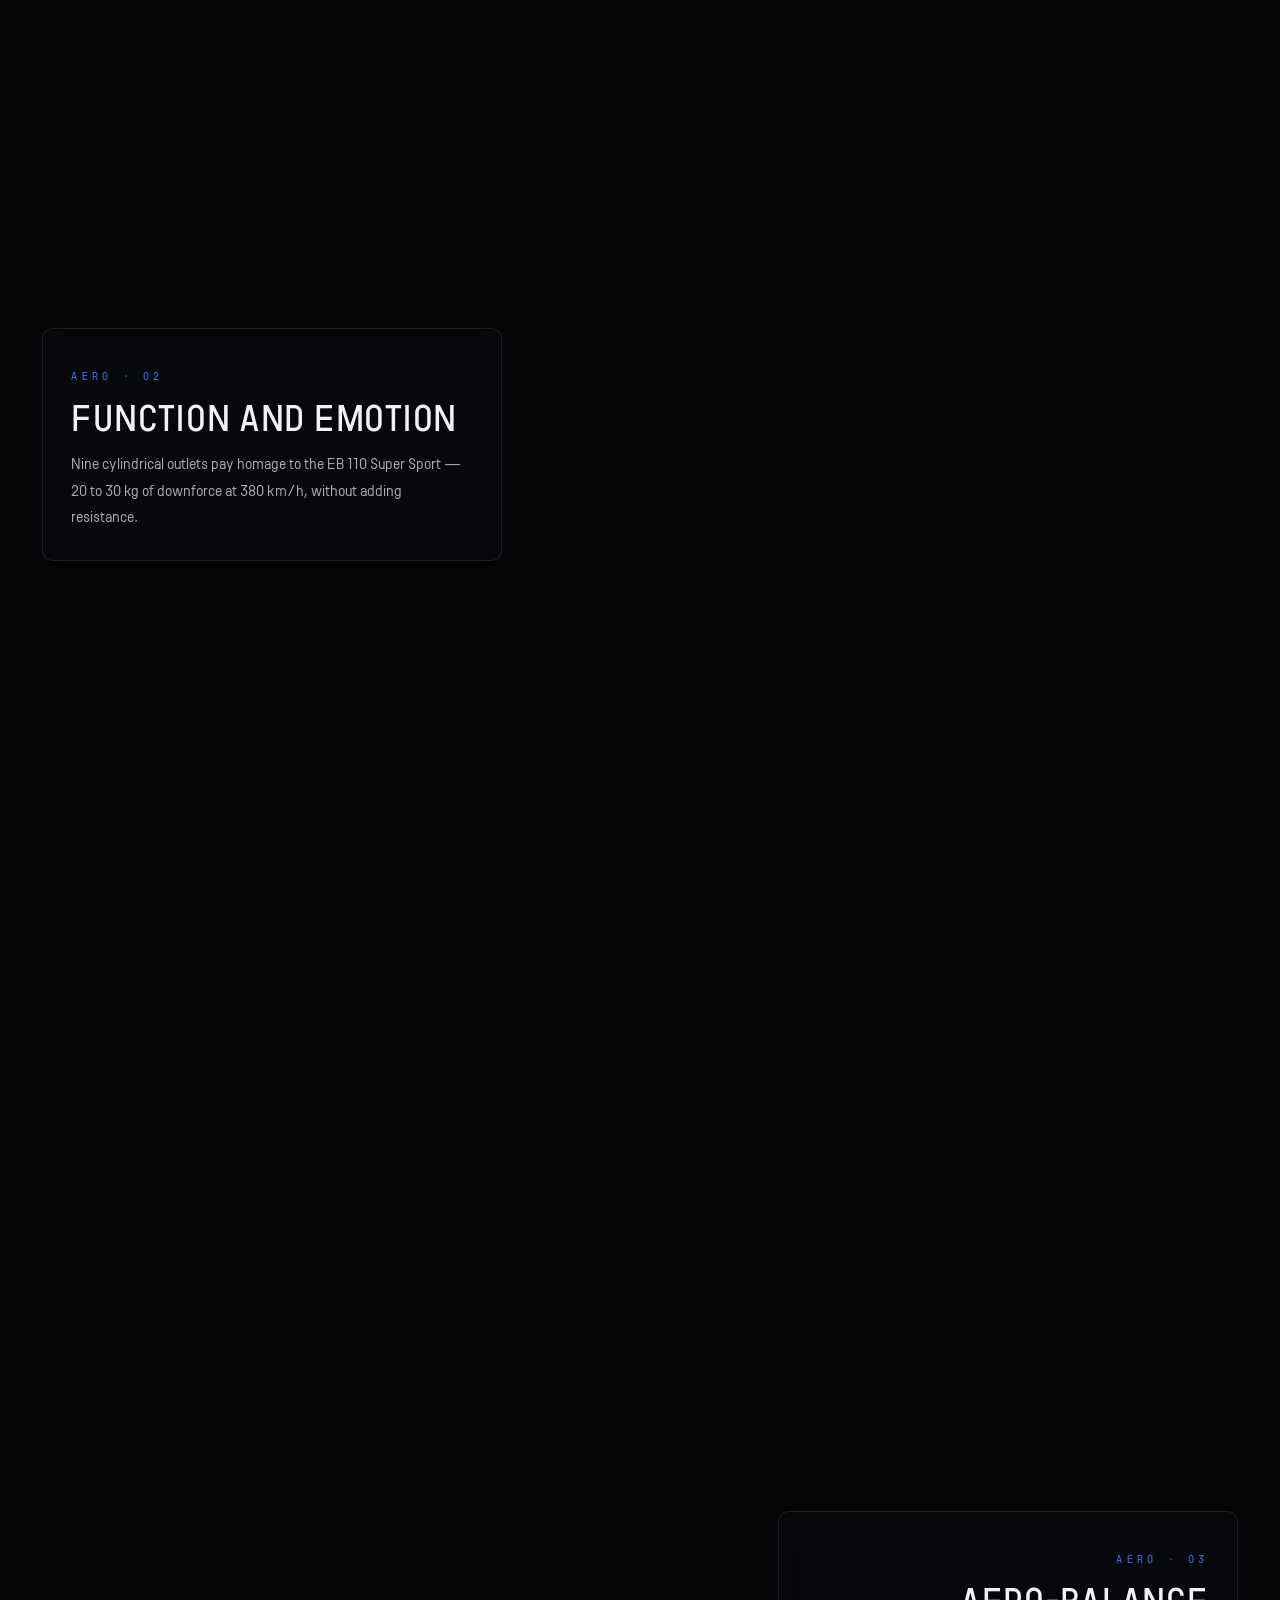
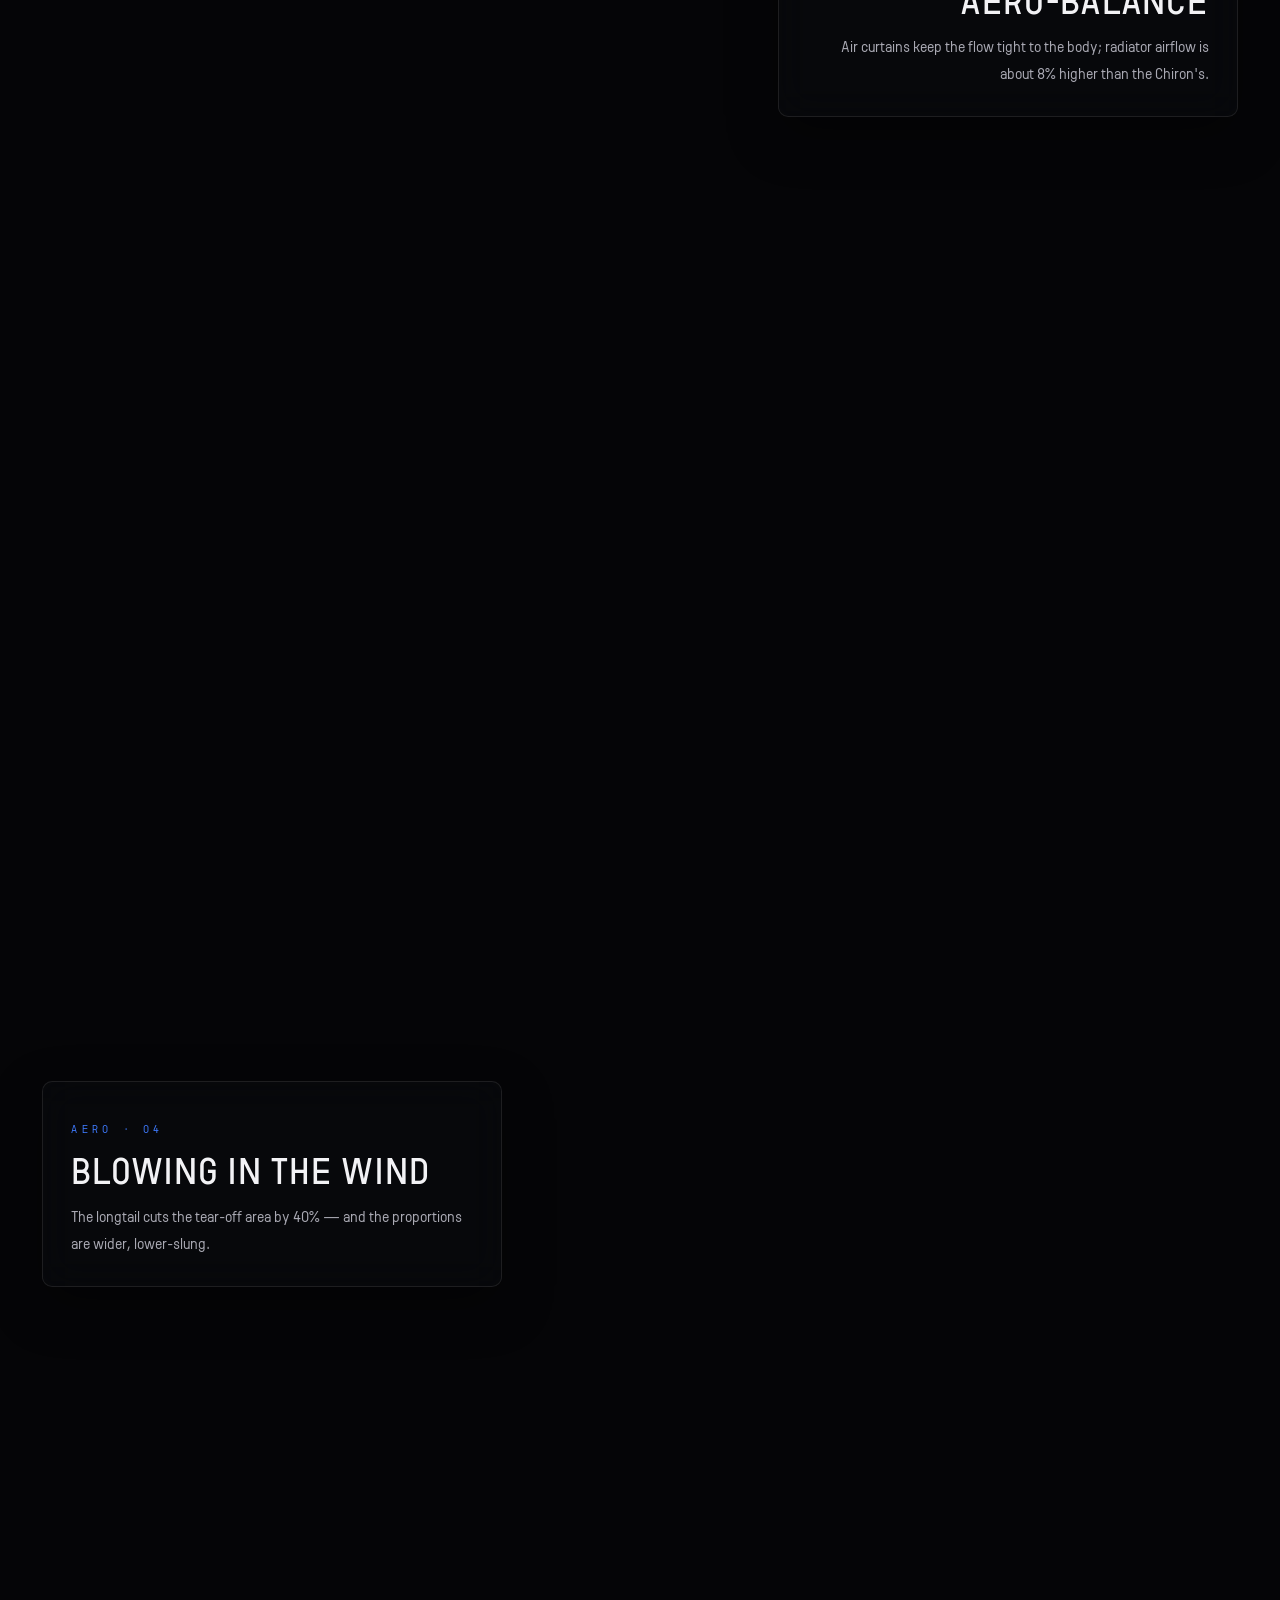
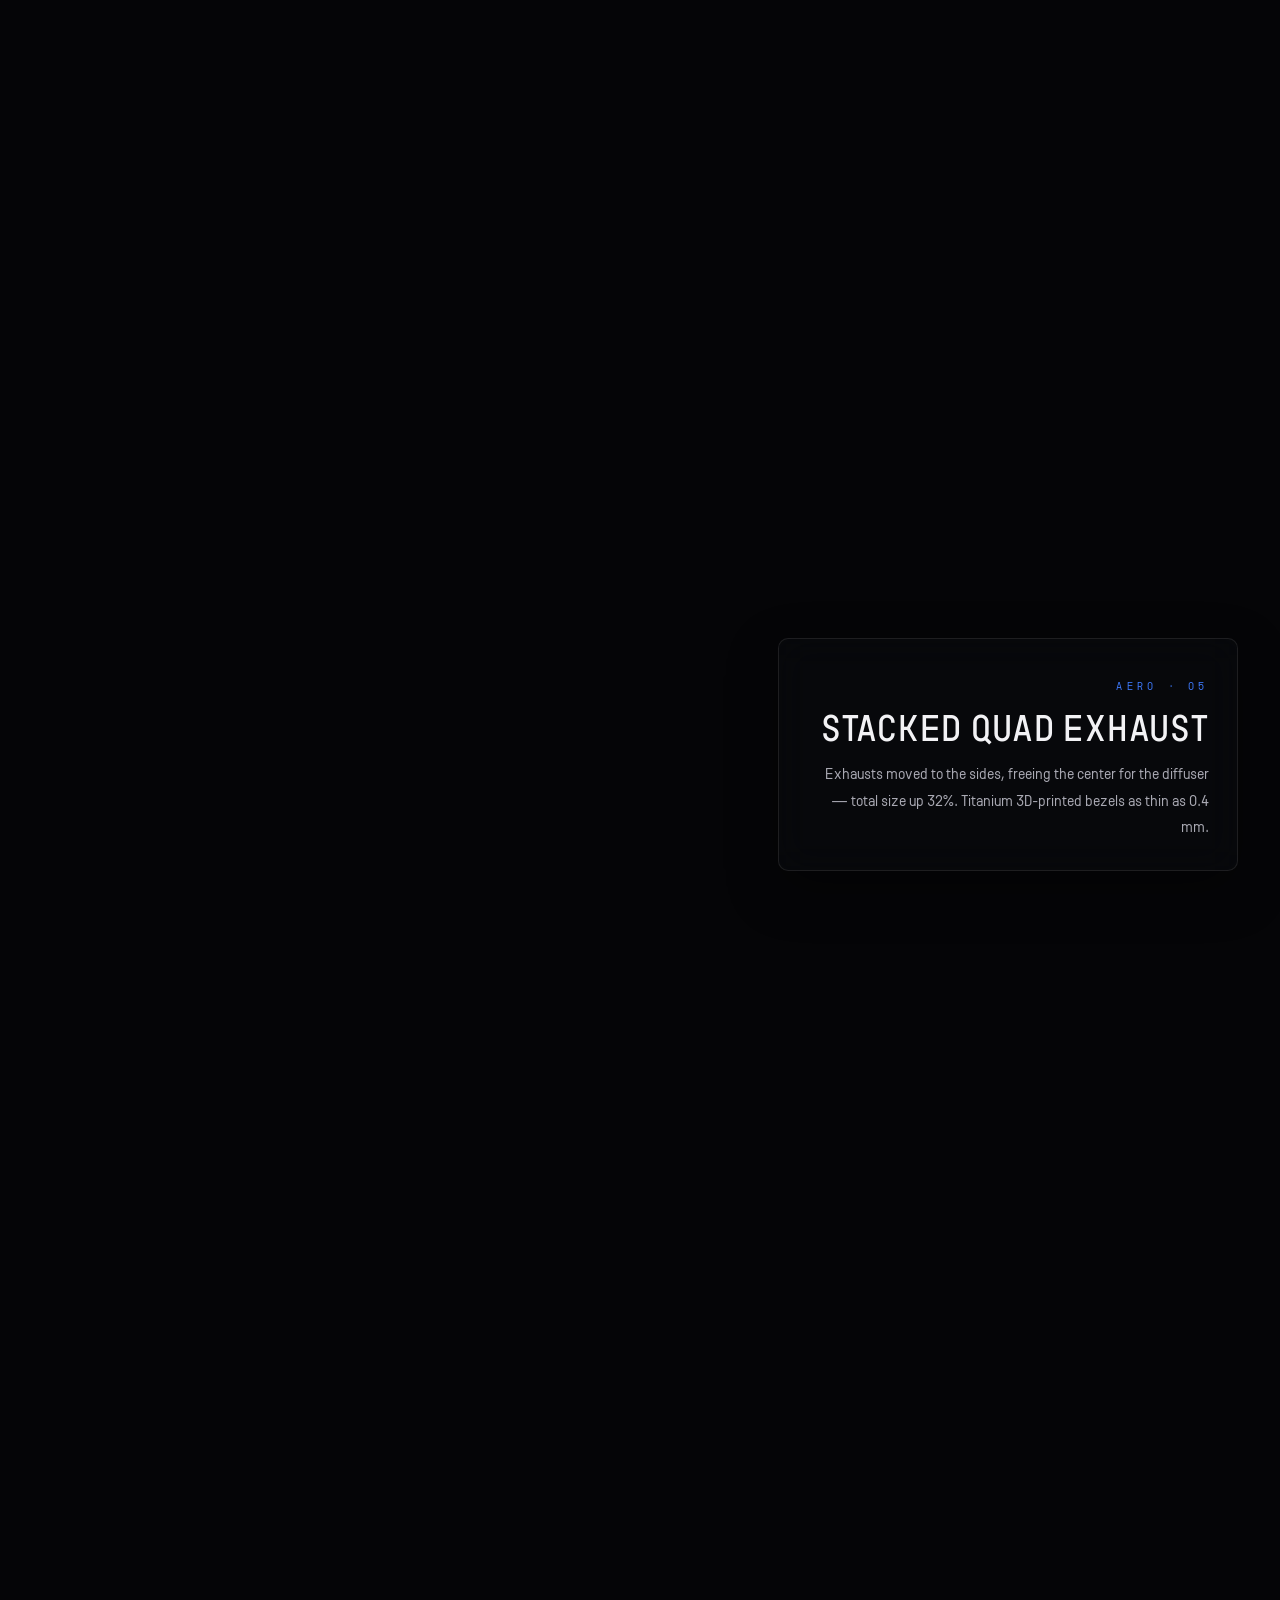
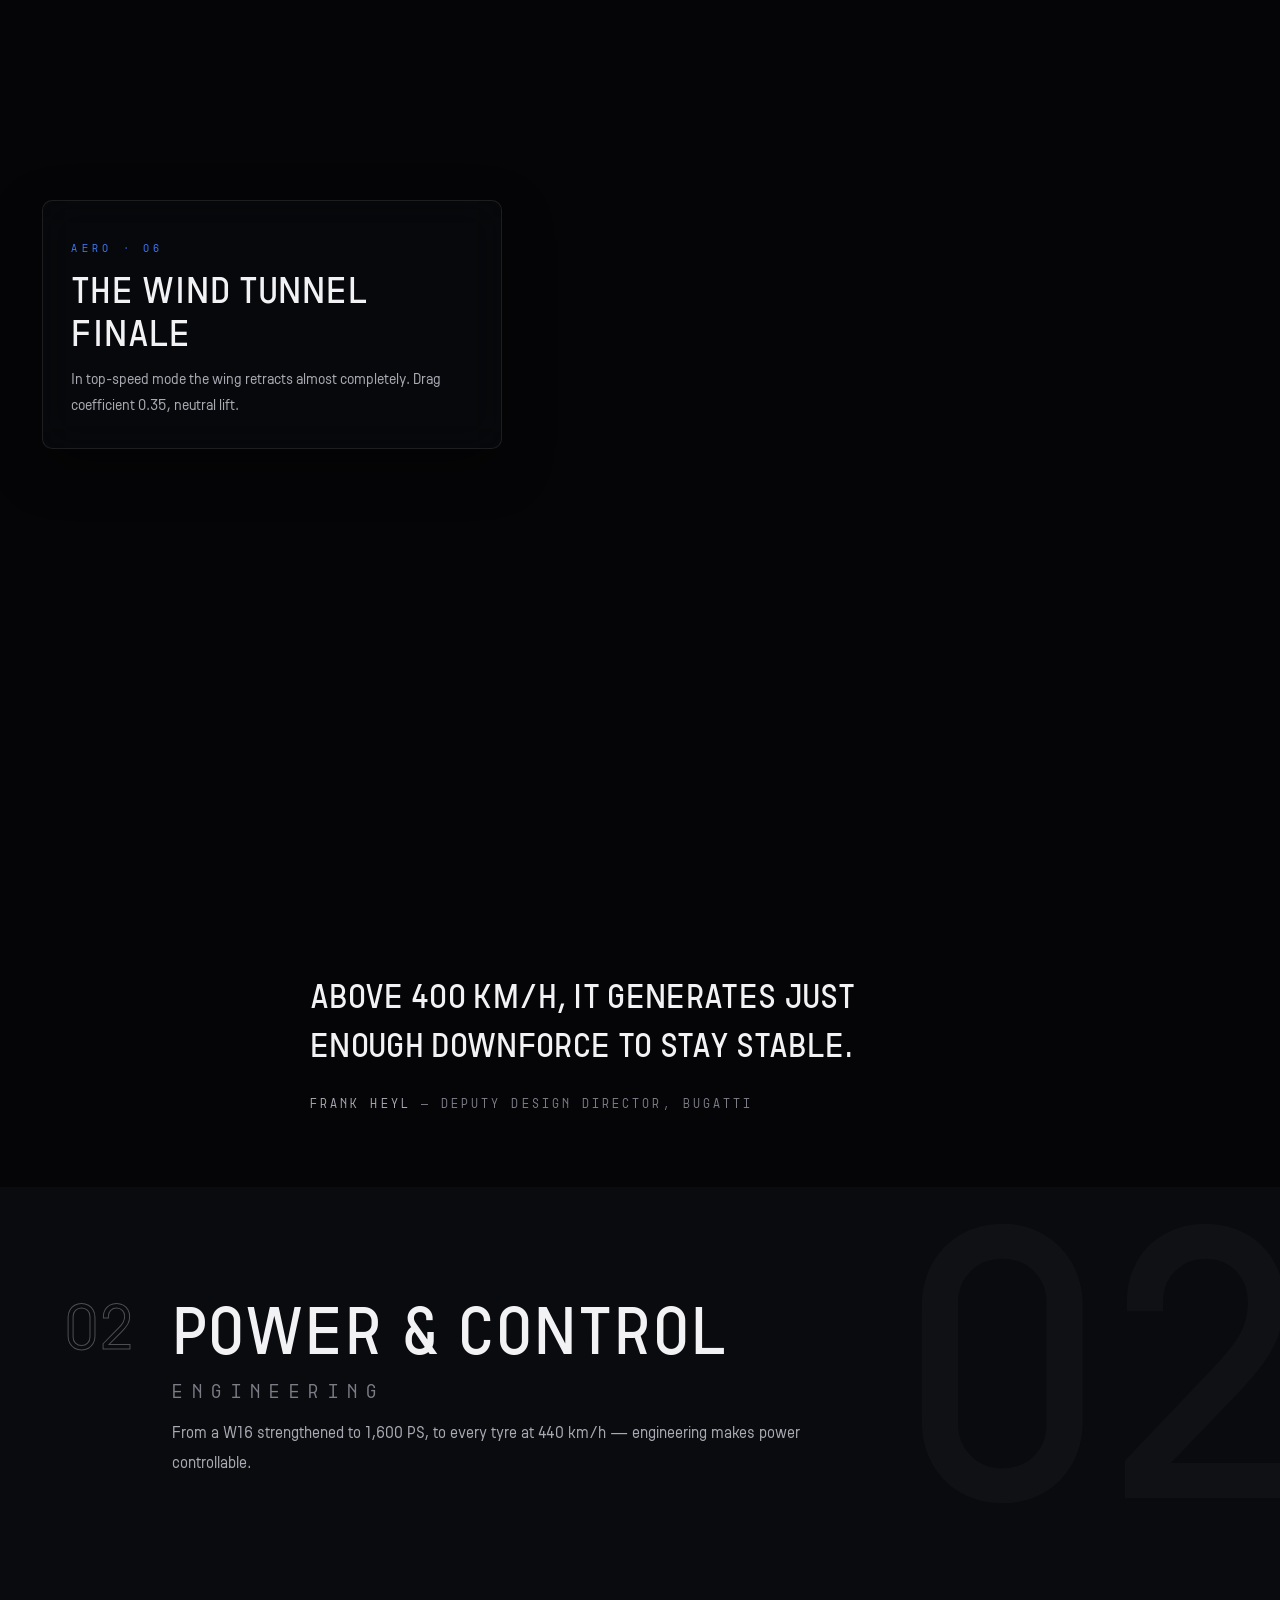
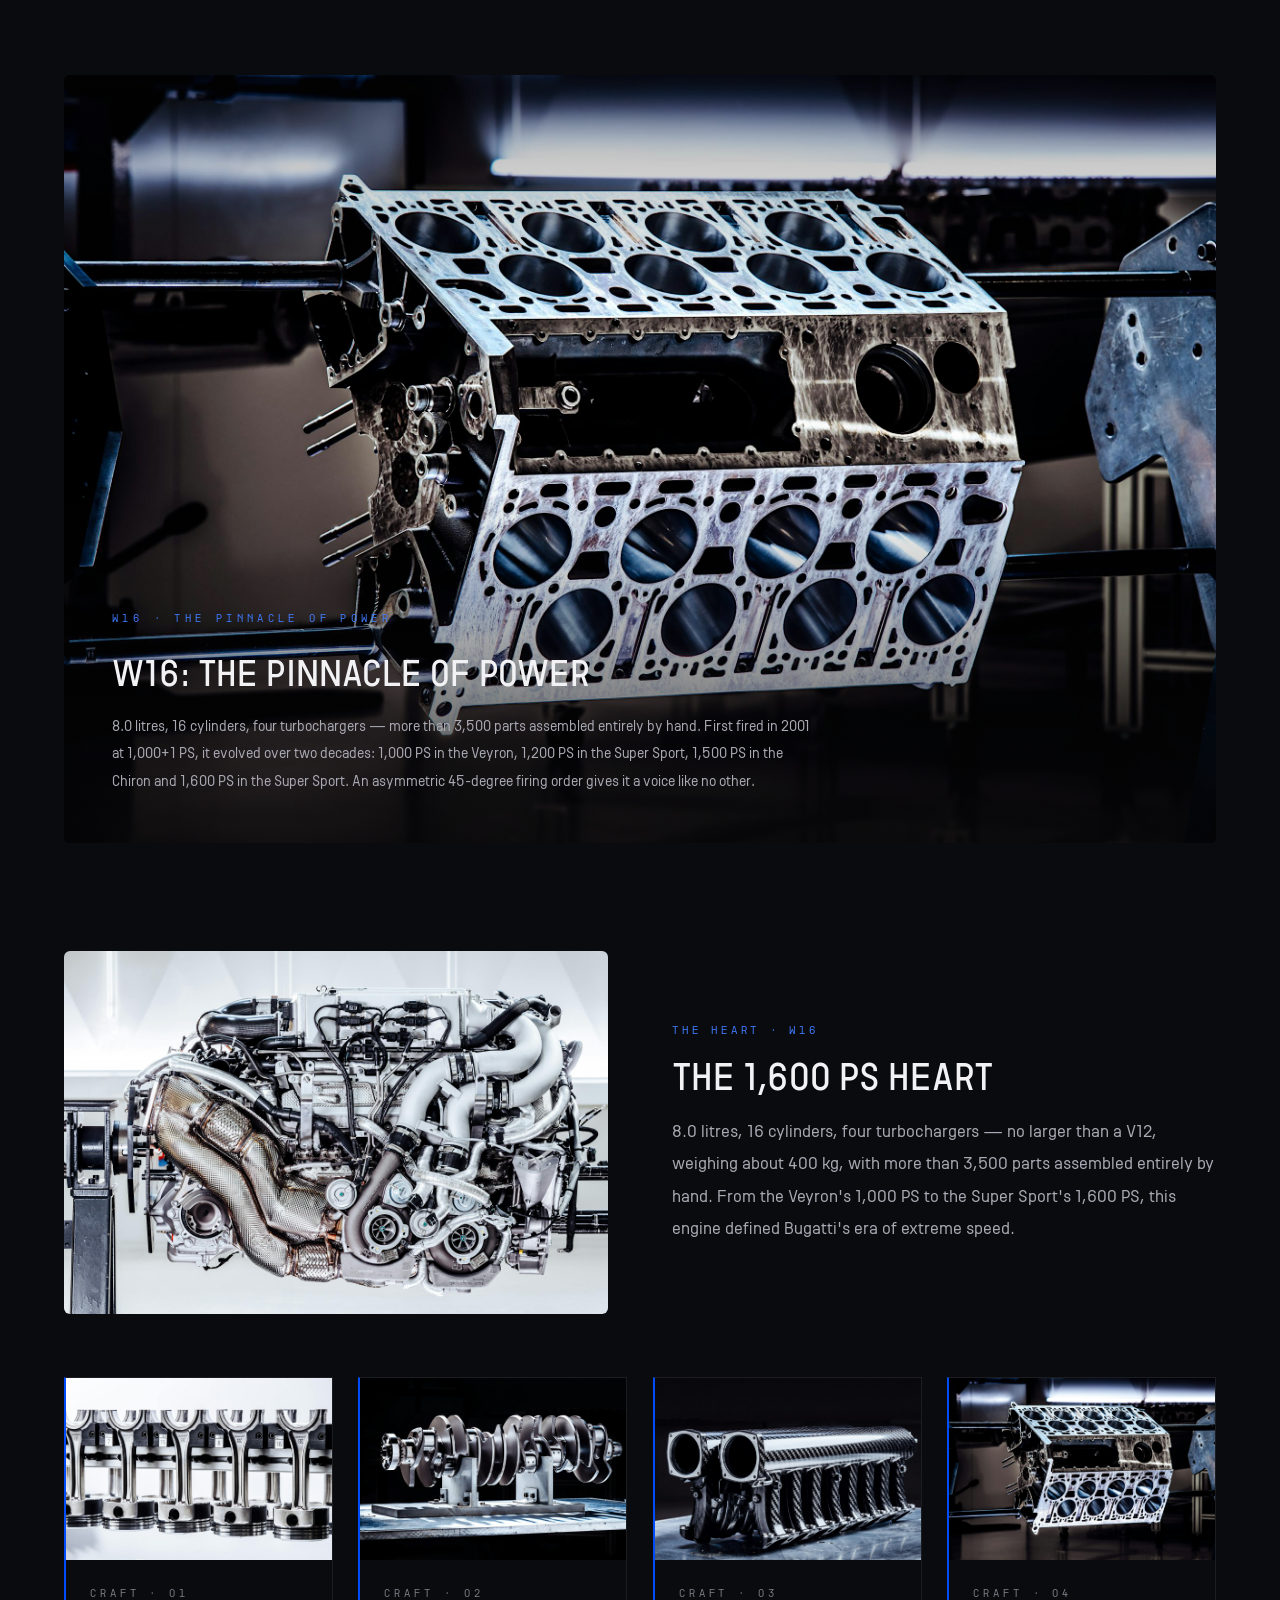
==== commit a1575048: "Fix desktop srcset blur (add full-res candidate) + cache-bust v3" ====
--- a/en.html
+++ b/en.html
@@ -9,7 +9,7 @@
 <meta property="og:title" content="CHIRON SUPER SPORT — Bugatti Chiron Super Sport">
 <meta property="og:description" content="440 km/h · 1,600 PS · The Ultimate Grand Tourisme">
 <meta property="og:image" content="img/hero-poster.webp">
-<link rel="stylesheet" href="css/style.css">
+<link rel="stylesheet" href="css/style.css?v=3">
 <link rel="icon" href="data:image/svg+xml,%3Csvg xmlns='http://www.w3.org/2000/svg' viewBox='0 0 100 100'%3E%3Crect width='100' height='100' fill='%230b0b0d'/%3E%3Ctext x='50' y='70' font-size='56' text-anchor='middle' fill='%23f4f2ee' font-family='serif'%3EC%3C/text%3E%3C/svg%3E">
 </head>
 <body>
@@ -114,7 +114,7 @@
 
     <div class="media-row reveal">
       <div class="media-row__media">
-        <img src="img/hs-front2.webp" srcset="img/m/hs-front2.webp 720w" sizes="(max-width: 980px) 100vw, 2400px" alt="Chiron Super Sport on the move" loading="lazy">
+        <img src="img/hs-front2.webp" srcset="img/m/hs-front2.webp 720w, img/hs-front2.webp 1600w" sizes="(max-width: 980px) 100vw, 2400px" sizes="(max-width: 980px) 100vw, 2400px" alt="Chiron Super Sport on the move" loading="lazy">
       </div>
       <div class="media-row__body">
         <span class="lbl">Chiron Family · 500 Units</span>
@@ -125,15 +125,15 @@
 
     <div class="figrow reveal">
       <figure class="figure">
-        <div class="figure__media"><img src="img/hs-side.webp" srcset="img/m/hs-side.webp 720w" sizes="(max-width: 980px) 100vw, 2400px" alt="Chiron Super Sport side profile" loading="lazy"></div>
+        <div class="figure__media"><img src="img/hs-side.webp" srcset="img/m/hs-side.webp 720w, img/hs-side.webp 2000w" sizes="(max-width: 980px) 100vw, 2400px" sizes="(max-width: 980px) 100vw, 2400px" alt="Chiron Super Sport side profile" loading="lazy"></div>
         <figcaption class="figure__cap"><span class="no">01</span><span class="zh">The extended silhouette — the longtail makes the proportions sleeker.</span></figcaption>
       </figure>
       <figure class="figure">
-        <div class="figure__media"><img src="img/hs-top.webp" srcset="img/m/hs-top.webp 720w" sizes="(max-width: 980px) 100vw, 2400px" alt="Chiron Super Sport top view" loading="lazy"></div>
+        <div class="figure__media"><img src="img/hs-top.webp" srcset="img/m/hs-top.webp 720w, img/hs-top.webp 1600w" sizes="(max-width: 980px) 100vw, 2400px" sizes="(max-width: 980px) 100vw, 2400px" alt="Chiron Super Sport top view" loading="lazy"></div>
         <figcaption class="figure__cap"><span class="no">02</span><span class="zh">From above — the central spine guides the airflow.</span></figcaption>
       </figure>
       <figure class="figure">
-        <div class="figure__media"><img src="img/interior.webp" srcset="img/m/interior.webp 720w" sizes="(max-width: 980px) 100vw, 2400px" alt="Chiron Super Sport interior" loading="lazy"></div>
+        <div class="figure__media"><img src="img/interior.webp" srcset="img/m/interior.webp 720w, img/interior.webp 2000w" sizes="(max-width: 980px) 100vw, 2400px" sizes="(max-width: 980px) 100vw, 2400px" alt="Chiron Super Sport interior" loading="lazy"></div>
         <figcaption class="figure__cap"><span class="no">03</span><span class="zh">The cabin — comfort equal to the speed.</span></figcaption>
       </figure>
     </div>
@@ -146,7 +146,7 @@
 
     <figure class="figure reveal">
       <div class="figure__media">
-        <img src="img/sketch-generations.webp" srcset="img/m/sketch-generations.webp 720w" sizes="(max-width: 980px) 100vw, 2400px" alt="Four generations of Super Sport sketches" loading="lazy">
+        <img src="img/sketch-generations.webp" srcset="img/m/sketch-generations.webp 720w, img/sketch-generations.webp 1600w" sizes="(max-width: 980px) 100vw, 2400px" sizes="(max-width: 980px) 100vw, 2400px" alt="Four generations of Super Sport sketches" loading="lazy">
       </div>
       <figcaption class="figure__cap">
         <span class="no">序</span>
@@ -156,15 +156,15 @@
 
     <div class="figrow figrow--3 reveal">
       <figure class="figure">
-        <div class="figure__media"><img src="img/sketch-front.webp" srcset="img/m/sketch-front.webp 720w" sizes="(max-width: 980px) 100vw, 2400px" alt="Front design sketch" loading="lazy"></div>
+        <div class="figure__media"><img src="img/sketch-front.webp" srcset="img/m/sketch-front.webp 720w, img/sketch-front.webp 1600w" sizes="(max-width: 980px) 100vw, 2400px" sizes="(max-width: 980px) 100vw, 2400px" alt="Front design sketch" loading="lazy"></div>
         <figcaption class="figure__cap"><span class="no">A</span><span class="zh">Front design sketch (Frank Heyl).</span></figcaption>
       </figure>
       <figure class="figure">
-        <div class="figure__media"><img src="img/sketch-rear.webp" srcset="img/m/sketch-rear.webp 720w" sizes="(max-width: 980px) 100vw, 2400px" alt="Rear design sketch" loading="lazy"></div>
+        <div class="figure__media"><img src="img/sketch-rear.webp" srcset="img/m/sketch-rear.webp 720w, img/sketch-rear.webp 1600w" sizes="(max-width: 980px) 100vw, 2400px" sizes="(max-width: 980px) 100vw, 2400px" alt="Rear design sketch" loading="lazy"></div>
         <figcaption class="figure__cap"><span class="no">B</span><span class="zh">Rear design sketch.</span></figcaption>
       </figure>
       <figure class="figure">
-        <div class="figure__media"><img src="img/sketch-vs-pursport.webp" srcset="img/m/sketch-vs-pursport.webp 720w" sizes="(max-width: 980px) 100vw, 2400px" alt="Aero comparison with the Pur Sport" loading="lazy"></div>
+        <div class="figure__media"><img src="img/sketch-vs-pursport.webp" srcset="img/m/sketch-vs-pursport.webp 720w, img/sketch-vs-pursport.webp 1600w" sizes="(max-width: 980px) 100vw, 2400px" sizes="(max-width: 980px) 100vw, 2400px" alt="Aero comparison with the Pur Sport" loading="lazy"></div>
         <figcaption class="figure__cap"><span class="no">C</span><span class="zh">Longitudinal vs lateral — aero comparison with the Pur Sport (J. Westermann '21).</span></figcaption>
       </figure>
     </div>
@@ -234,32 +234,32 @@
       <div class="g-sticky">
         <span class="g-count mono"><b>01</b> / 06</span>
         <div class="g-image">
-          <img src="img/windtunnel-front.webp" srcset="img/m/windtunnel-front.webp 720w" sizes="(max-width: 980px) 100vw, 2400px" alt="Chiron Super Sport in the wind tunnel">
+          <img src="img/windtunnel-front.webp" srcset="img/m/windtunnel-front.webp 720w, img/windtunnel-front.webp 1600w" sizes="(max-width: 980px) 100vw, 2400px" sizes="(max-width: 980px) 100vw, 2400px" alt="Chiron Super Sport in the wind tunnel">
           <div class="g-image__veil"></div>
           <div class="g-image__veil2"></div>
         </div>
         <div class="g-image">
-          <img src="img/off-02-detail-vents.webp" srcset="img/m/off-02-detail-vents.webp 720w" sizes="(max-width: 980px) 100vw, 2400px" alt="Nine cylindrical fender outlets">
+          <img src="img/off-02-detail-vents.webp" srcset="img/m/off-02-detail-vents.webp 720w, img/off-02-detail-vents.webp 1120w" sizes="(max-width: 980px) 100vw, 2400px" sizes="(max-width: 980px) 100vw, 2400px" alt="Nine cylindrical fender outlets">
           <div class="g-image__veil"></div>
           <div class="g-image__veil2"></div>
         </div>
         <div class="g-image">
-          <img src="img/windtunnel-side-tipped.webp" srcset="img/m/windtunnel-side-tipped.webp 720w" sizes="(max-width: 980px) 100vw, 2400px" alt="Air curtains in the wind tunnel">
+          <img src="img/windtunnel-side-tipped.webp" srcset="img/m/windtunnel-side-tipped.webp 720w, img/windtunnel-side-tipped.webp 3840w" sizes="(max-width: 980px) 100vw, 2400px" sizes="(max-width: 980px) 100vw, 2400px" alt="Air curtains in the wind tunnel">
           <div class="g-image__veil"></div>
           <div class="g-image__veil2"></div>
         </div>
         <div class="g-image">
-          <img src="img/hs-rear2.webp" srcset="img/m/hs-rear2.webp 720w" sizes="(max-width: 980px) 100vw, 2400px" alt="Longtail and light bar">
+          <img src="img/hs-rear2.webp" srcset="img/m/hs-rear2.webp 720w, img/hs-rear2.webp 1600w" sizes="(max-width: 980px) 100vw, 2400px" sizes="(max-width: 980px) 100vw, 2400px" alt="Longtail and light bar">
           <div class="g-image__veil"></div>
           <div class="g-image__veil2"></div>
         </div>
         <div class="g-image">
-          <img src="img/exhaust.webp" srcset="img/m/exhaust.webp 720w" sizes="(max-width: 980px) 100vw, 2400px" alt="Stacked quad exhaust">
+          <img src="img/exhaust.webp" srcset="img/m/exhaust.webp 720w, img/exhaust.webp 1600w" sizes="(max-width: 980px) 100vw, 2400px" sizes="(max-width: 980px) 100vw, 2400px" alt="Stacked quad exhaust">
           <div class="g-image__veil"></div>
           <div class="g-image__veil2"></div>
         </div>
         <div class="g-image">
-          <img src="img/windtunnel-rear.webp" srcset="img/m/windtunnel-rear.webp 720w" sizes="(max-width: 980px) 100vw, 2400px" alt="Rear in the wind tunnel">
+          <img src="img/windtunnel-rear.webp" srcset="img/m/windtunnel-rear.webp 720w, img/windtunnel-rear.webp 1600w" sizes="(max-width: 980px) 100vw, 2400px" sizes="(max-width: 980px) 100vw, 2400px" alt="Rear in the wind tunnel">
           <div class="g-image__veil"></div>
           <div class="g-image__veil2"></div>
         </div>
@@ -305,7 +305,7 @@
 <div class="wrap" style="padding-top:clamp(2rem,5vh,3.5rem);">
     <div class="media-row reveal">
       <div class="media-row__media">
-        <img src="img/w16-09.jpg" srcset="img/m/w16-09.jpg 720w" sizes="(max-width: 980px) 100vw, 2400px" alt="The W16 engine in full" loading="lazy">
+        <img src="img/w16-09.jpg" srcset="img/m/w16-09.jpg 720w, img/w16-09.jpg 2400w" sizes="(max-width: 980px) 100vw, 2400px" sizes="(max-width: 980px) 100vw, 2400px" alt="The W16 engine in full" loading="lazy">
       </div>
       <div class="media-row__body">
         <span class="lbl">The Heart · W16</span>
@@ -316,7 +316,7 @@
 
     <div class="dcards dcards--edge reveal">
       <div class="dcard">
-        <img src="img/w16-02.jpg" srcset="img/m/w16-02.jpg 720w" sizes="(max-width: 980px) 100vw, 2400px" alt="Eight connecting rods in line" loading="lazy">
+        <img src="img/w16-02.jpg" srcset="img/m/w16-02.jpg 720w, img/w16-02.jpg 2400w" sizes="(max-width: 980px) 100vw, 2400px" sizes="(max-width: 980px) 100vw, 2400px" alt="Eight connecting rods in line" loading="lazy">
         <div class="dcard__body">
           <span class="no">Craft · 01</span>
           <h3>Eight Conrods</h3>
@@ -324,7 +324,7 @@
         </div>
       </div>
       <div class="dcard">
-        <img src="img/w16-06.jpg" srcset="img/m/w16-06.jpg 720w" sizes="(max-width: 980px) 100vw, 2400px" alt="The one-piece crankshaft" loading="lazy">
+        <img src="img/w16-06.jpg" srcset="img/m/w16-06.jpg 720w, img/w16-06.jpg 2400w" sizes="(max-width: 980px) 100vw, 2400px" sizes="(max-width: 980px) 100vw, 2400px" alt="The one-piece crankshaft" loading="lazy">
         <div class="dcard__body">
           <span class="no">Craft · 02</span>
           <h3>One Crankshaft</h3>
@@ -332,7 +332,7 @@
         </div>
       </div>
       <div class="dcard">
-        <img src="img/w16-07.jpg" srcset="img/m/w16-07.jpg 720w" sizes="(max-width: 980px) 100vw, 2400px" alt="Carbon intake plenum" loading="lazy">
+        <img src="img/w16-07.jpg" srcset="img/m/w16-07.jpg 720w, img/w16-07.jpg 2400w" sizes="(max-width: 980px) 100vw, 2400px" sizes="(max-width: 980px) 100vw, 2400px" alt="Carbon intake plenum" loading="lazy">
         <div class="dcard__body">
           <span class="no">Craft · 03</span>
           <h3>Carbon Intake Plenum</h3>
@@ -340,7 +340,7 @@
         </div>
       </div>
       <div class="dcard">
-        <img src="img/w16-01.jpg" srcset="img/m/w16-01.jpg 720w" sizes="(max-width: 980px) 100vw, 2400px" alt="The W-shaped block casting" loading="lazy">
+        <img src="img/w16-01.jpg" srcset="img/m/w16-01.jpg 720w, img/w16-01.jpg 2400w" sizes="(max-width: 980px) 100vw, 2400px" sizes="(max-width: 980px) 100vw, 2400px" alt="The W-shaped block casting" loading="lazy">
         <div class="dcard__body">
           <span class="no">Craft · 04</span>
           <h3>The W-Shaped Block</h3>
@@ -415,7 +415,7 @@
   <div class="wrap">
     <div class="media-row reveal">
       <div class="media-row__media">
-        <img src="img/ss300-last-delivery.webp" srcset="img/m/ss300-last-delivery.webp 720w" sizes="(max-width: 980px) 100vw, 2400px" alt="Chiron Super Sport 300+ at sunset" loading="lazy">
+        <img src="img/ss300-last-delivery.webp" srcset="img/m/ss300-last-delivery.webp 720w, img/ss300-last-delivery.webp 2000w" sizes="(max-width: 980px) 100vw, 2400px" sizes="(max-width: 980px) 100vw, 2400px" alt="Chiron Super Sport 300+ at sunset" loading="lazy">
       </div>
       <div class="media-row__body">
         <span class="lbl">Special Edition · A Gift for the Record</span>
@@ -433,7 +433,7 @@
 
     <div class="media-row reveal">
       <div class="media-row__media">
-        <img src="img/ss300-24.jpg" srcset="img/m/ss300-24.jpg 720w" sizes="(max-width: 980px) 100vw, 2400px" alt="Horseshoe grille and EB badge" loading="lazy">
+        <img src="img/ss300-24.jpg" srcset="img/m/ss300-24.jpg 720w, img/ss300-24.jpg 2400w" sizes="(max-width: 980px) 100vw, 2400px" sizes="(max-width: 980px) 100vw, 2400px" alt="Horseshoe grille and EB badge" loading="lazy">
       </div>
       <div class="media-row__body">
         <span class="lbl">Detail · 01</span>
@@ -444,7 +444,7 @@
 
     <div class="media-row media-row--flip reveal" style="margin-top:clamp(1.5rem,4vh,2.6rem);">
       <div class="media-row__media">
-        <img src="img/ss300-26.jpg" srcset="img/m/ss300-26.jpg 720w" sizes="(max-width: 980px) 100vw, 2400px" alt="The rear haunch" loading="lazy">
+        <img src="img/ss300-26.jpg" srcset="img/m/ss300-26.jpg 720w, img/ss300-26.jpg 2400w" sizes="(max-width: 980px) 100vw, 2400px" sizes="(max-width: 980px) 100vw, 2400px" alt="The rear haunch" loading="lazy">
       </div>
       <div class="media-row__body">
         <span class="lbl">Detail · 02</span>
@@ -456,7 +456,7 @@
     <!-- Detail close-ups: image-text cards (Divo style) -->
     <div class="dcards dcards--edge reveal">
       <div class="dcard">
-        <img src="img/ss300-29.jpg" srcset="img/m/ss300-29.jpg 720w" sizes="(max-width: 980px) 100vw, 2400px" alt="Carbon engine-cover vents" loading="lazy">
+        <img src="img/ss300-29.jpg" srcset="img/m/ss300-29.jpg 720w, img/ss300-29.jpg 2400w" sizes="(max-width: 980px) 100vw, 2400px" sizes="(max-width: 980px) 100vw, 2400px" alt="Carbon engine-cover vents" loading="lazy">
         <div class="dcard__body">
           <span class="no">Detail · 03</span>
           <h3>Carbon Engine-Cover Vents</h3>
@@ -464,7 +464,7 @@
         </div>
       </div>
       <div class="dcard">
-        <img src="img/ss300-28.jpg" srcset="img/m/ss300-28.jpg 720w" sizes="(max-width: 980px) 100vw, 2400px" alt="Twin vertical exhausts" loading="lazy">
+        <img src="img/ss300-28.jpg" srcset="img/m/ss300-28.jpg 720w, img/ss300-28.jpg 2400w" sizes="(max-width: 980px) 100vw, 2400px" sizes="(max-width: 980px) 100vw, 2400px" alt="Twin vertical exhausts" loading="lazy">
         <div class="dcard__body">
           <span class="no">Detail · 04</span>
           <h3>Twin Vertical Exhausts</h3>
@@ -473,7 +473,7 @@
       </div>
 
       <div class="dcard">
-        <img src="img/ss300-32.jpg" srcset="img/m/ss300-32.jpg 720w" sizes="(max-width: 980px) 100vw, 2400px" alt="The driver's cockpit" loading="lazy">
+        <img src="img/ss300-32.jpg" srcset="img/m/ss300-32.jpg 720w, img/ss300-32.jpg 2400w" sizes="(max-width: 980px) 100vw, 2400px" sizes="(max-width: 980px) 100vw, 2400px" alt="The driver's cockpit" loading="lazy">
         <div class="dcard__body">
           <span class="no">Detail · 05</span>
           <h3>The Driver's Cockpit</h3>
@@ -482,7 +482,7 @@
       </div>
 
       <div class="dcard">
-        <img src="img/ss300-40.jpg" srcset="img/m/ss300-40.jpg 720w" sizes="(max-width: 980px) 100vw, 2400px" alt="Front wheel and carbon-ceramic brakes" loading="lazy">
+        <img src="img/ss300-40.jpg" srcset="img/m/ss300-40.jpg 720w, img/ss300-40.jpg 2400w" sizes="(max-width: 980px) 100vw, 2400px" sizes="(max-width: 980px) 100vw, 2400px" alt="Front wheel and carbon-ceramic brakes" loading="lazy">
         <div class="dcard__body">
           <span class="no">Detail · 06</span>
           <h3>Front Wheel &amp; Carbon-Ceramic Brakes</h3>
@@ -530,7 +530,7 @@
     <!-- 图文结合:纪录驾驶 -->
     <div class="media-row media-row--flip reveal">
       <div class="media-row__media">
-        <img src="img/ss300-17.jpg" srcset="img/m/ss300-17.jpg 720w" sizes="(max-width: 980px) 100vw, 2400px" alt="The record car on the top-speed straight" loading="lazy">
+        <img src="img/ss300-17.jpg" srcset="img/m/ss300-17.jpg 720w, img/ss300-17.jpg 2400w" sizes="(max-width: 980px) 100vw, 2400px" sizes="(max-width: 980px) 100vw, 2400px" alt="The record car on the top-speed straight" loading="lazy">
       </div>
       <div class="media-row__body">
         <span class="lbl">The Run · Record Drive</span>
@@ -542,7 +542,7 @@
     <!-- The Track: why Ehra-Lessien -->
     <div class="media-row reveal">
       <div class="media-row__media">
-        <img src="img/ss300-21.jpg" srcset="img/m/ss300-21.jpg 720w" sizes="(max-width: 980px) 100vw, 2400px" alt="The record car on the straight test road" loading="lazy">
+        <img src="img/ss300-21.jpg" srcset="img/m/ss300-21.jpg 720w, img/ss300-21.jpg 2400w" sizes="(max-width: 980px) 100vw, 2400px" sizes="(max-width: 980px) 100vw, 2400px" alt="The record car on the straight test road" loading="lazy">
       </div>
       <div class="media-row__body">
         <span class="lbl">The Track · Why Ehra-Lessien</span>
@@ -553,7 +553,7 @@
 
     <div class="dcards reveal">
       <div class="dcard">
-        <img src="img/ss300-33.jpg" srcset="img/m/ss300-33.jpg 720w" sizes="(max-width: 980px) 100vw, 2400px" alt="The driver — Andy Wallace" loading="lazy">
+        <img src="img/ss300-33.jpg" srcset="img/m/ss300-33.jpg 720w, img/ss300-33.jpg 2400w" sizes="(max-width: 980px) 100vw, 2400px" sizes="(max-width: 980px) 100vw, 2400px" alt="The driver — Andy Wallace" loading="lazy">
         <div class="dcard__body">
           <span class="no">The Day · 01</span>
           <h3>The Driver</h3>
@@ -561,7 +561,7 @@
         </div>
       </div>
       <div class="dcard">
-        <img src="img/ss300-38.jpg" srcset="img/m/ss300-38.jpg 720w" sizes="(max-width: 980px) 100vw, 2400px" alt="Engineers checking telemetry" loading="lazy">
+        <img src="img/ss300-38.jpg" srcset="img/m/ss300-38.jpg 720w, img/ss300-38.jpg 2400w" sizes="(max-width: 980px) 100vw, 2400px" sizes="(max-width: 980px) 100vw, 2400px" alt="Engineers checking telemetry" loading="lazy">
         <div class="dcard__body">
           <span class="no">The Day · 02</span>
           <h3>Data Calibration</h3>
@@ -569,7 +569,7 @@
         </div>
       </div>
       <div class="dcard">
-        <img src="img/ss300-36.jpg" srcset="img/m/ss300-36.jpg 720w" sizes="(max-width: 980px) 100vw, 2400px" alt="The crew at the track" loading="lazy">
+        <img src="img/ss300-36.jpg" srcset="img/m/ss300-36.jpg 720w, img/ss300-36.jpg 2400w" sizes="(max-width: 980px) 100vw, 2400px" sizes="(max-width: 980px) 100vw, 2400px" alt="The crew at the track" loading="lazy">
         <div class="dcard__body">
           <span class="no">The Day · 03</span>
           <h3>The Crew</h3>
@@ -577,7 +577,7 @@
         </div>
       </div>
       <div class="dcard">
-        <img src="img/ss300-42.jpg" srcset="img/m/ss300-42.jpg 720w" sizes="(max-width: 980px) 100vw, 2400px" alt="SGS-TÜV certified world record" loading="lazy">
+        <img src="img/ss300-42.jpg" srcset="img/m/ss300-42.jpg 720w, img/ss300-42.jpg 2400w" sizes="(max-width: 980px) 100vw, 2400px" sizes="(max-width: 980px) 100vw, 2400px" alt="SGS-TÜV certified world record" loading="lazy">
         <div class="dcard__body">
           <span class="no">The Day · 04</span>
           <h3>A World Record</h3>
@@ -666,7 +666,7 @@
 
     <figure class="figure reveal">
       <div class="figure__media">
-        <img src="img/speedline-record-cars.jpg" srcset="img/m/speedline-record-cars.jpg 720w" sizes="(max-width: 980px) 100vw, 2400px" alt="Record cars of the modern era" loading="lazy">
+        <img src="img/speedline-record-cars.jpg" srcset="img/m/speedline-record-cars.jpg 720w, img/speedline-record-cars.jpg 1800w" sizes="(max-width: 980px) 100vw, 2400px" sizes="(max-width: 980px) 100vw, 2400px" alt="Record cars of the modern era" loading="lazy">
       </div>
       <figcaption class="figure__cap">
         <span class="no">04</span>
@@ -705,7 +705,7 @@
 
     <div class="media-row reveal">
       <div class="media-row__media">
-        <img src="img/goldenera-1.webp" srcset="img/m/goldenera-1.webp 720w" sizes="(max-width: 980px) 100vw, 2400px" alt="Chiron Super Sport Golden Era" loading="lazy">
+        <img src="img/goldenera-1.webp" srcset="img/m/goldenera-1.webp 720w, img/goldenera-1.webp 2000w" sizes="(max-width: 980px) 100vw, 2400px" sizes="(max-width: 980px) 100vw, 2400px" alt="Chiron Super Sport Golden Era" loading="lazy">
       </div>
       <div class="media-row__body">
         <span class="lbl">Sur Mesure · Golden Era</span>
@@ -716,15 +716,15 @@
 
     <div class="figrow reveal">
       <figure class="figure">
-        <div class="figure__media"><img src="img/goldenera-2.webp" srcset="img/m/goldenera-2.webp 720w" sizes="(max-width: 980px) 100vw, 2400px" alt="Golden Era side sketches" loading="lazy"></div>
+        <div class="figure__media"><img src="img/goldenera-2.webp" srcset="img/m/goldenera-2.webp 720w, img/goldenera-2.webp 1600w" sizes="(max-width: 980px) 100vw, 2400px" sizes="(max-width: 980px) 100vw, 2400px" alt="Golden Era side sketches" loading="lazy"></div>
         <figcaption class="figure__cap"><span class="no">01</span><span class="zh">Side — 19 sketches of the modern era.</span></figcaption>
       </figure>
       <figure class="figure">
-        <div class="figure__media"><img src="img/goldenera-3.webp" srcset="img/m/goldenera-3.webp 720w" sizes="(max-width: 980px) 100vw, 2400px" alt="Golden Era side profile" loading="lazy"></div>
+        <div class="figure__media"><img src="img/goldenera-3.webp" srcset="img/m/goldenera-3.webp 720w, img/goldenera-3.webp 2000w" sizes="(max-width: 980px) 100vw, 2400px" sizes="(max-width: 980px) 100vw, 2400px" alt="Golden Era side profile" loading="lazy"></div>
         <figcaption class="figure__cap"><span class="no">02</span><span class="zh">"Doré" gold fading into "Nocturne" black.</span></figcaption>
       </figure>
       <figure class="figure">
-        <div class="figure__media"><img src="img/goldenera-4.webp" srcset="img/m/goldenera-4.webp 720w" sizes="(max-width: 980px) 100vw, 2400px" alt="Artist painting the bodywork" loading="lazy"></div>
+        <div class="figure__media"><img src="img/goldenera-4.webp" srcset="img/m/goldenera-4.webp 720w, img/goldenera-4.webp 1600w" sizes="(max-width: 980px) 100vw, 2400px" sizes="(max-width: 980px) 100vw, 2400px" alt="Artist painting the bodywork" loading="lazy"></div>
         <figcaption class="figure__cap"><span class="no">03</span><span class="zh">Pencil-sketch strokes, drawn directly on the bodywork.</span></figcaption>
       </figure>
     </div>
@@ -773,11 +773,11 @@
 
     <div class="figrow figrow--2 reveal">
       <figure class="figure">
-        <div class="figure__media"><img src="img/lultime.webp" srcset="img/m/lultime.webp 720w" sizes="(max-width: 980px) 100vw, 2400px" alt="L'Ultime between sea and hills" loading="lazy"></div>
+        <div class="figure__media"><img src="img/lultime.webp" srcset="img/m/lultime.webp 720w, img/lultime.webp 2000w" sizes="(max-width: 980px) 100vw, 2400px" sizes="(max-width: 980px) 100vw, 2400px" alt="L'Ultime between sea and hills" loading="lazy"></div>
         <figcaption class="figure__cap"><span class="no">06</span><span class="zh">L'Ultime — the final chapter in fading blue.</span></figcaption>
       </figure>
       <figure class="figure">
-        <div class="figure__media"><img src="img/goldenera-6.webp" srcset="img/m/goldenera-6.webp 720w" sizes="(max-width: 980px) 100vw, 2400px" alt="The 500 mark on the wing" loading="lazy"></div>
+        <div class="figure__media"><img src="img/goldenera-6.webp" srcset="img/m/goldenera-6.webp 720w, img/goldenera-6.webp 1600w" sizes="(max-width: 980px) 100vw, 2400px" sizes="(max-width: 980px) 100vw, 2400px" alt="The 500 mark on the wing" loading="lazy"></div>
         <figcaption class="figure__cap"><span class="no">07</span><span class="zh">"500" engraved on the wing.</span></figcaption>
       </figure>
     </div>
@@ -936,7 +936,7 @@
   </div>
 </footer>
 
-<script src="js/lang-detect.js"></script>
-<script src="js/main.js"></script>
+<script src="js/lang-detect.js?v=3"></script>
+<script src="js/main.js?v=3"></script>
 </body>
 </html>
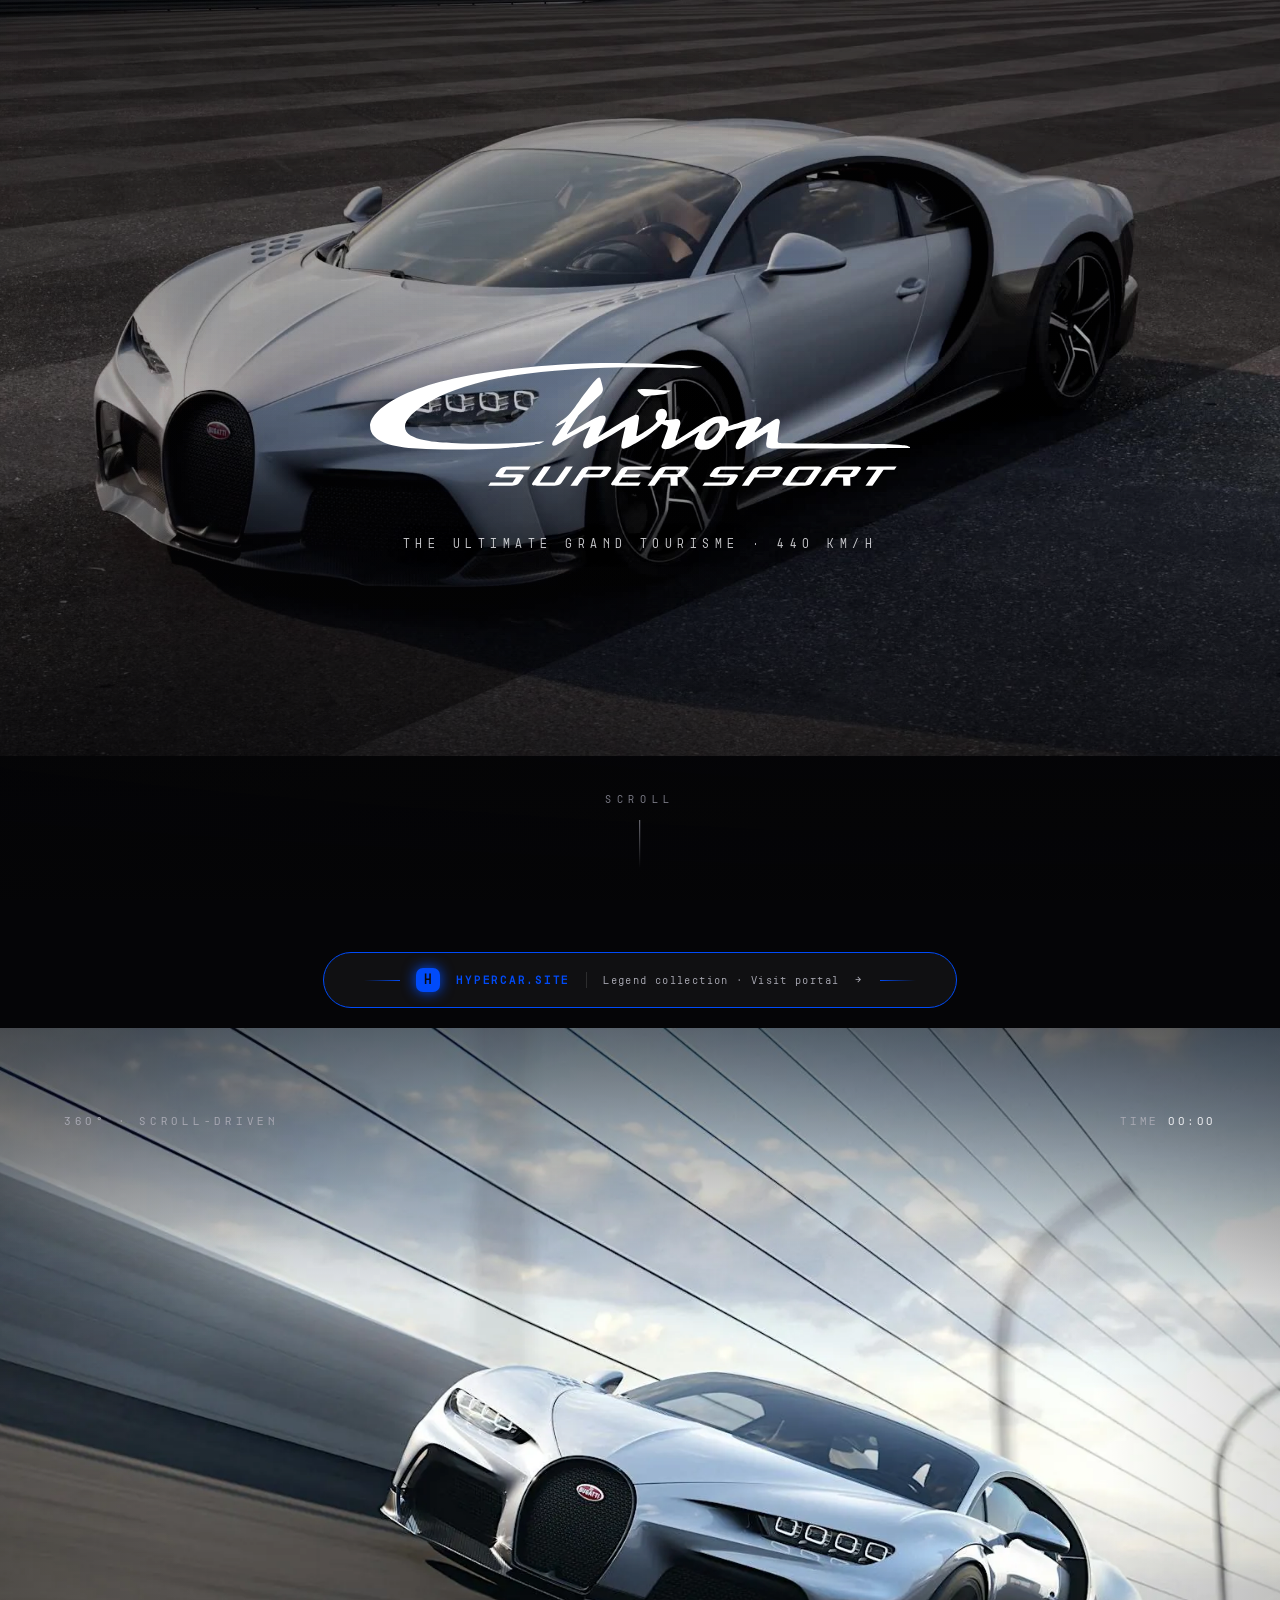
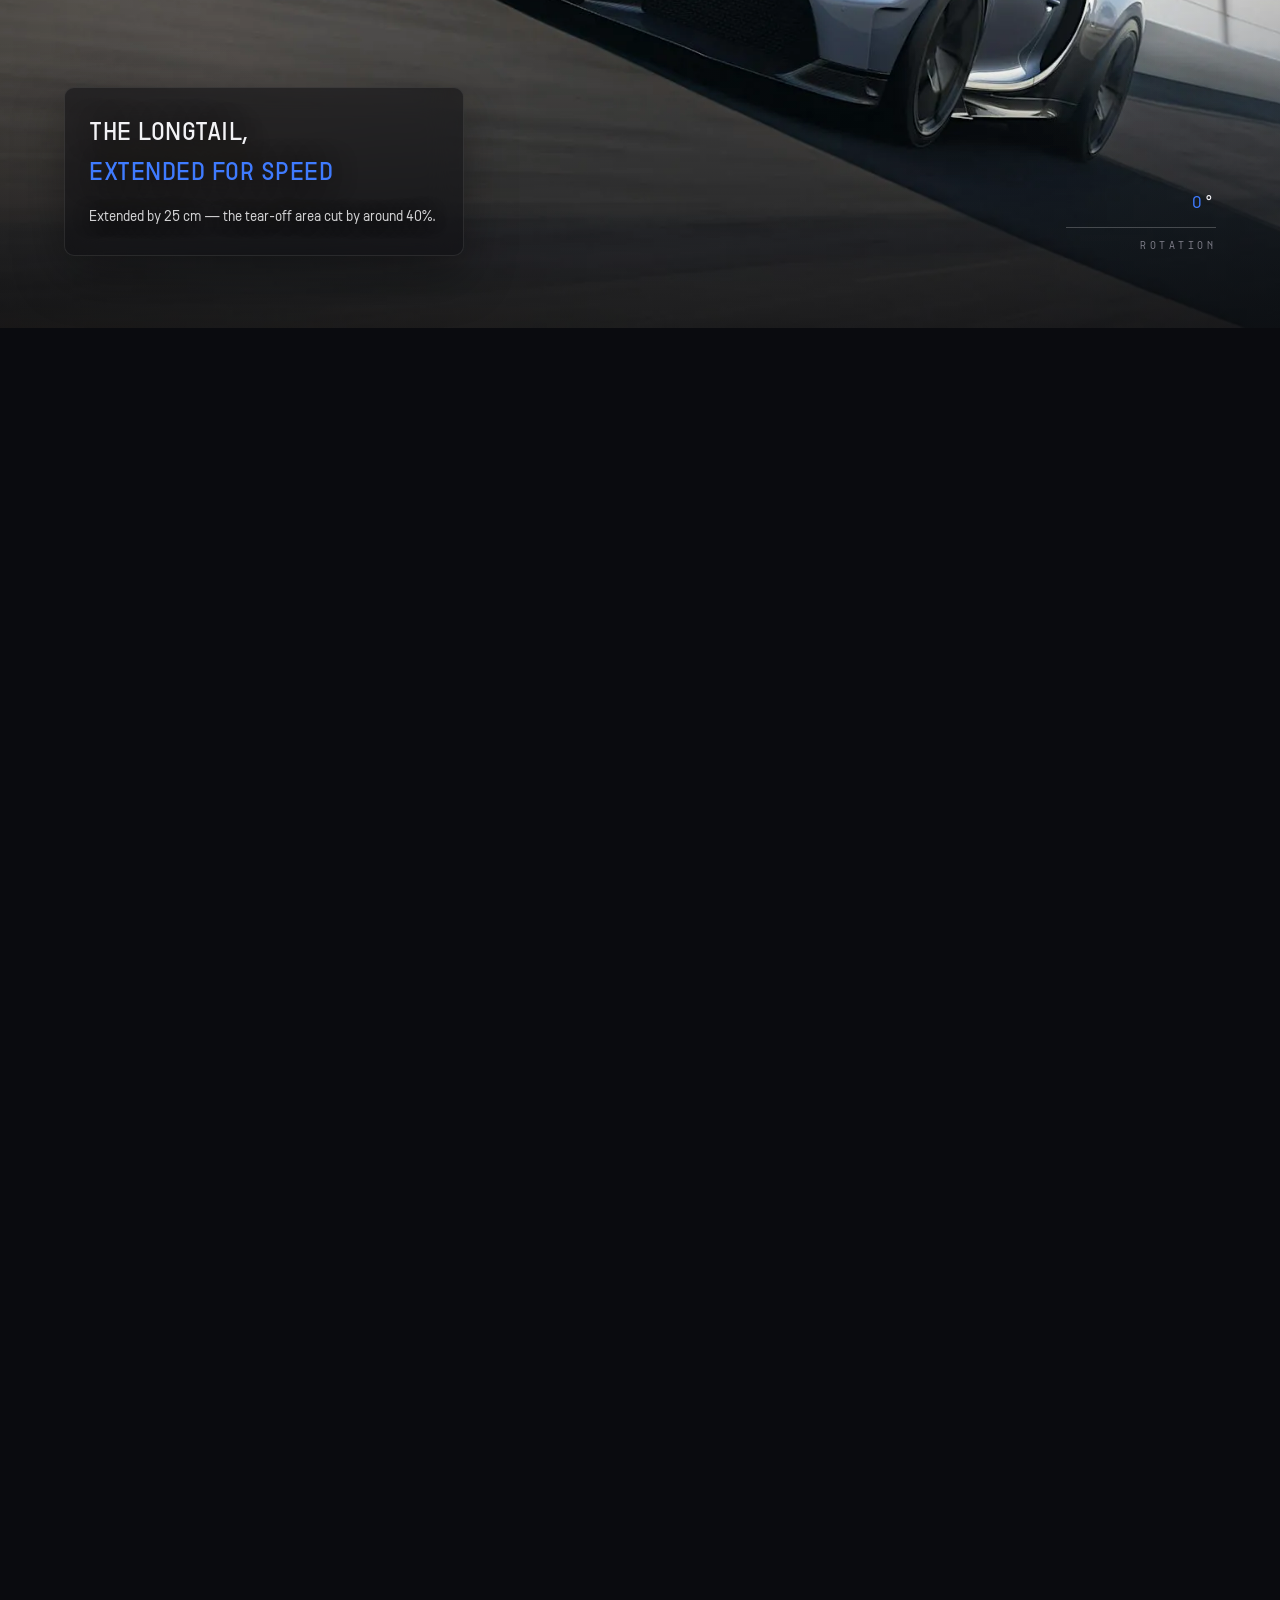
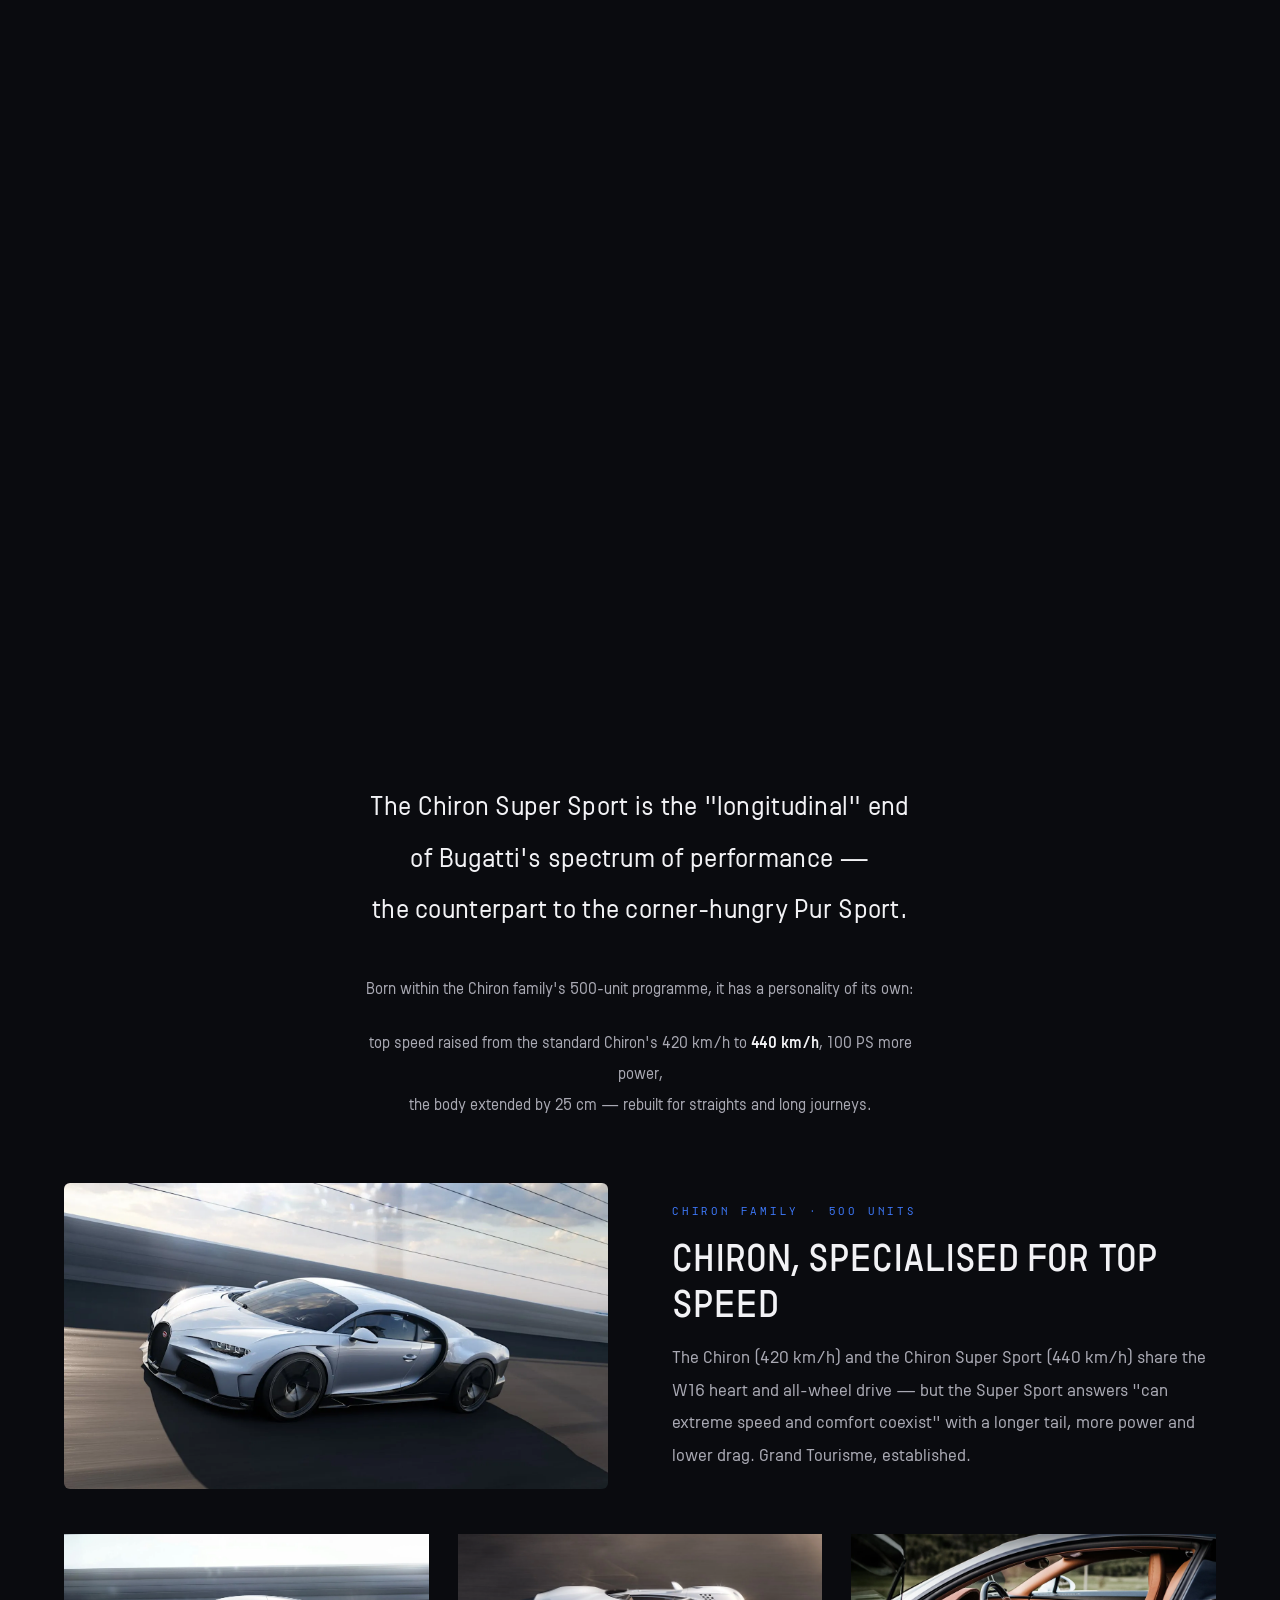
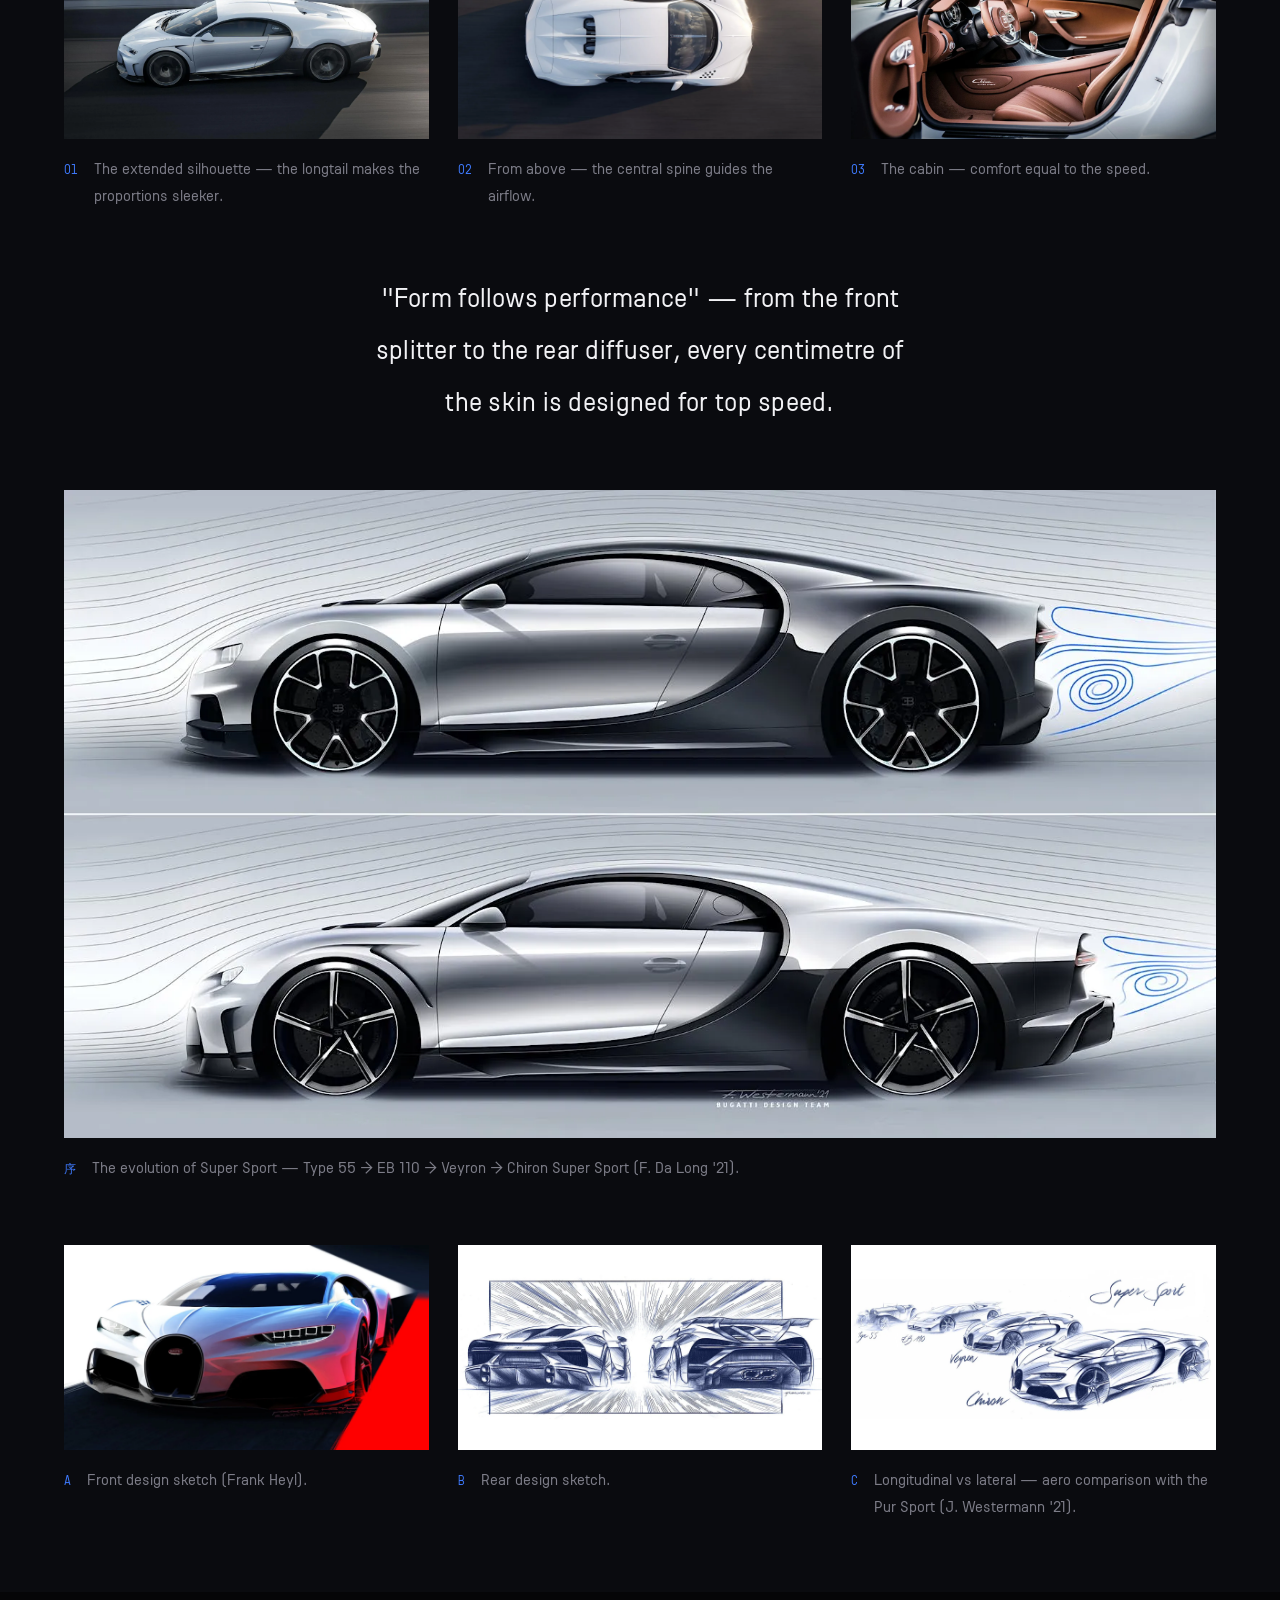
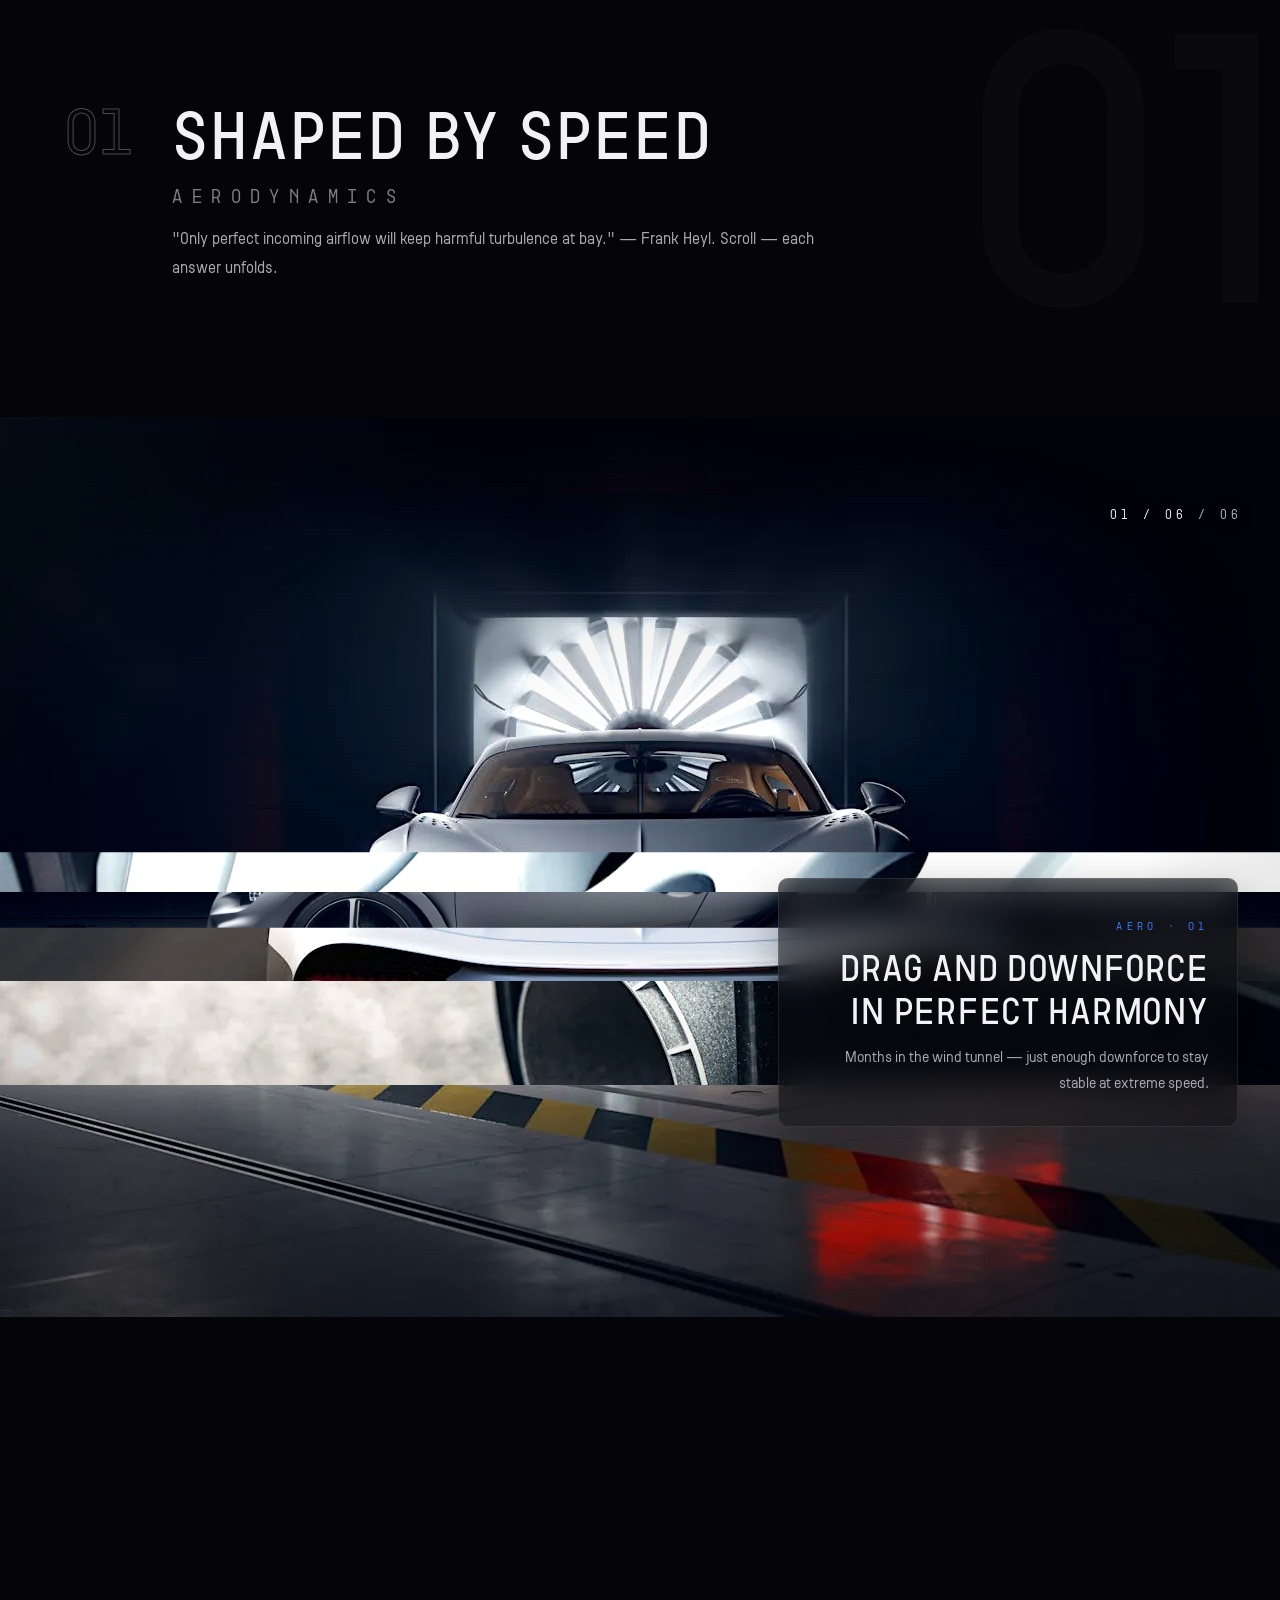
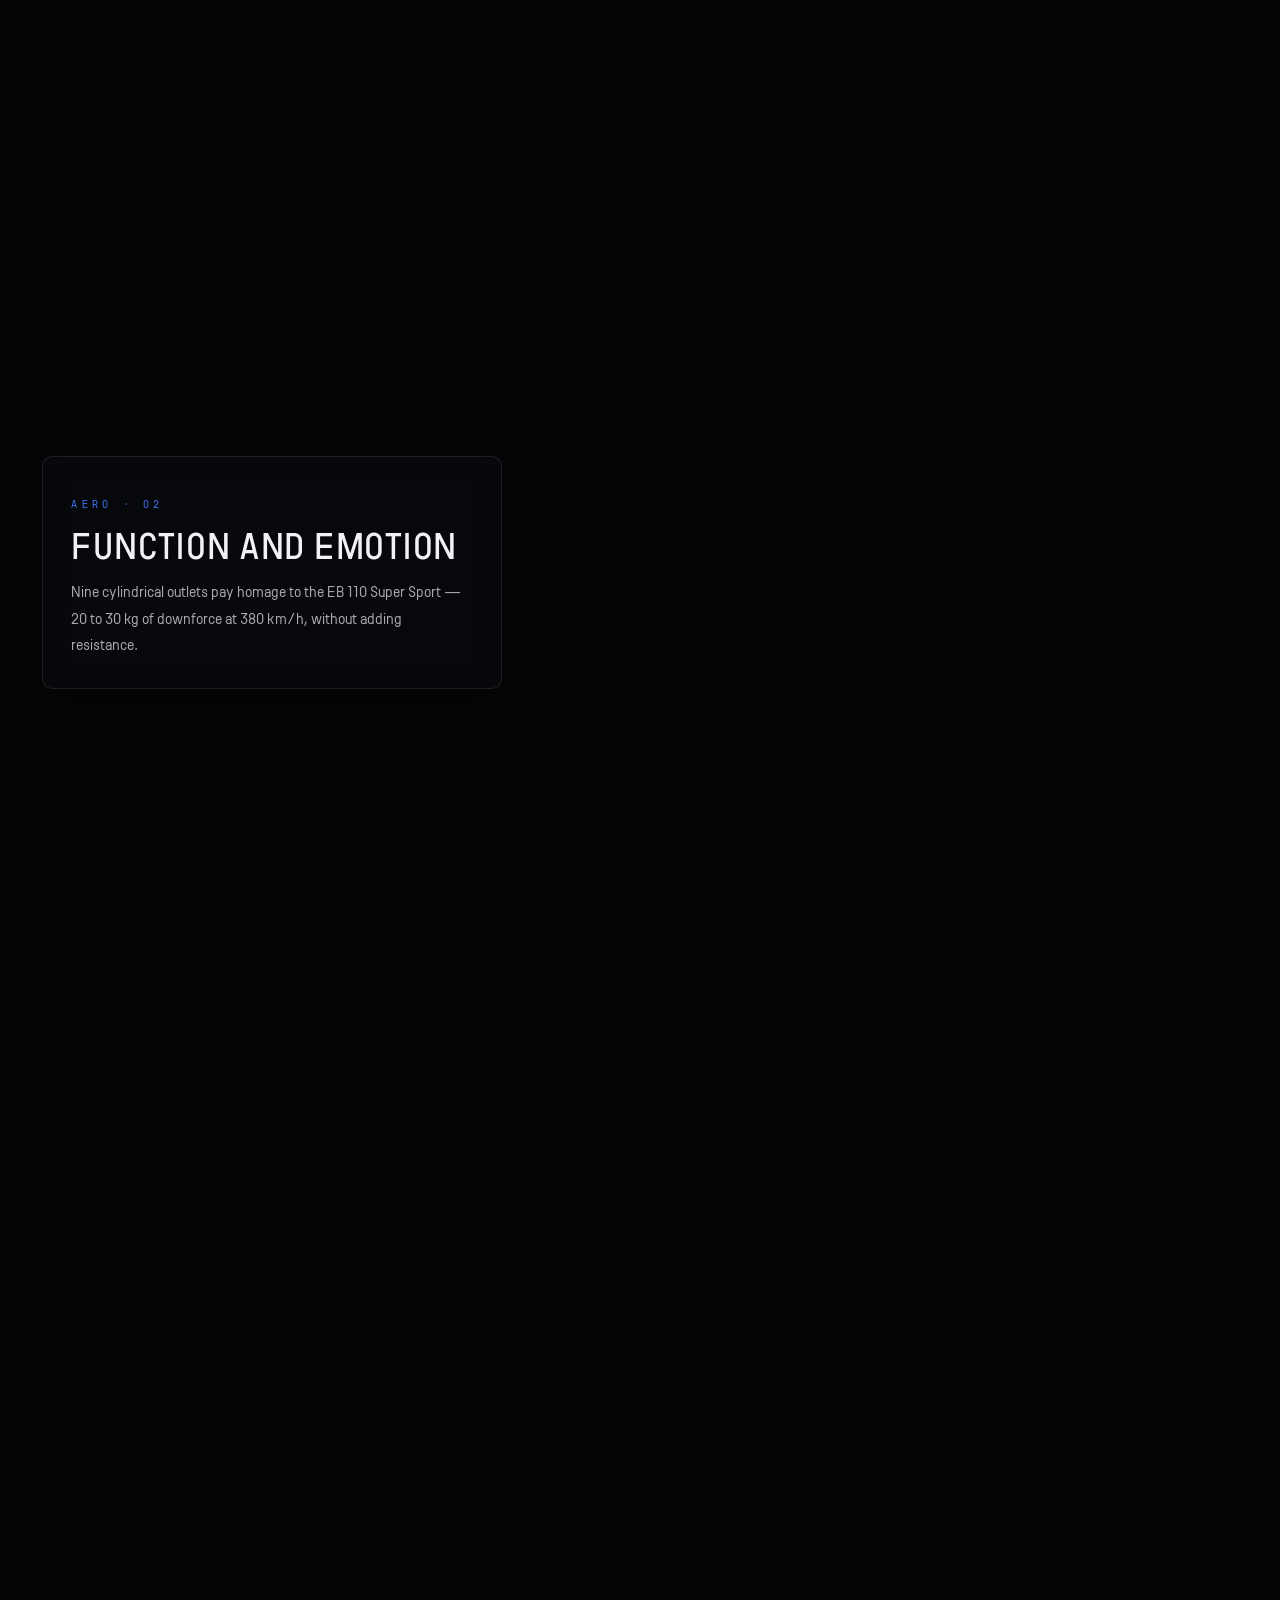
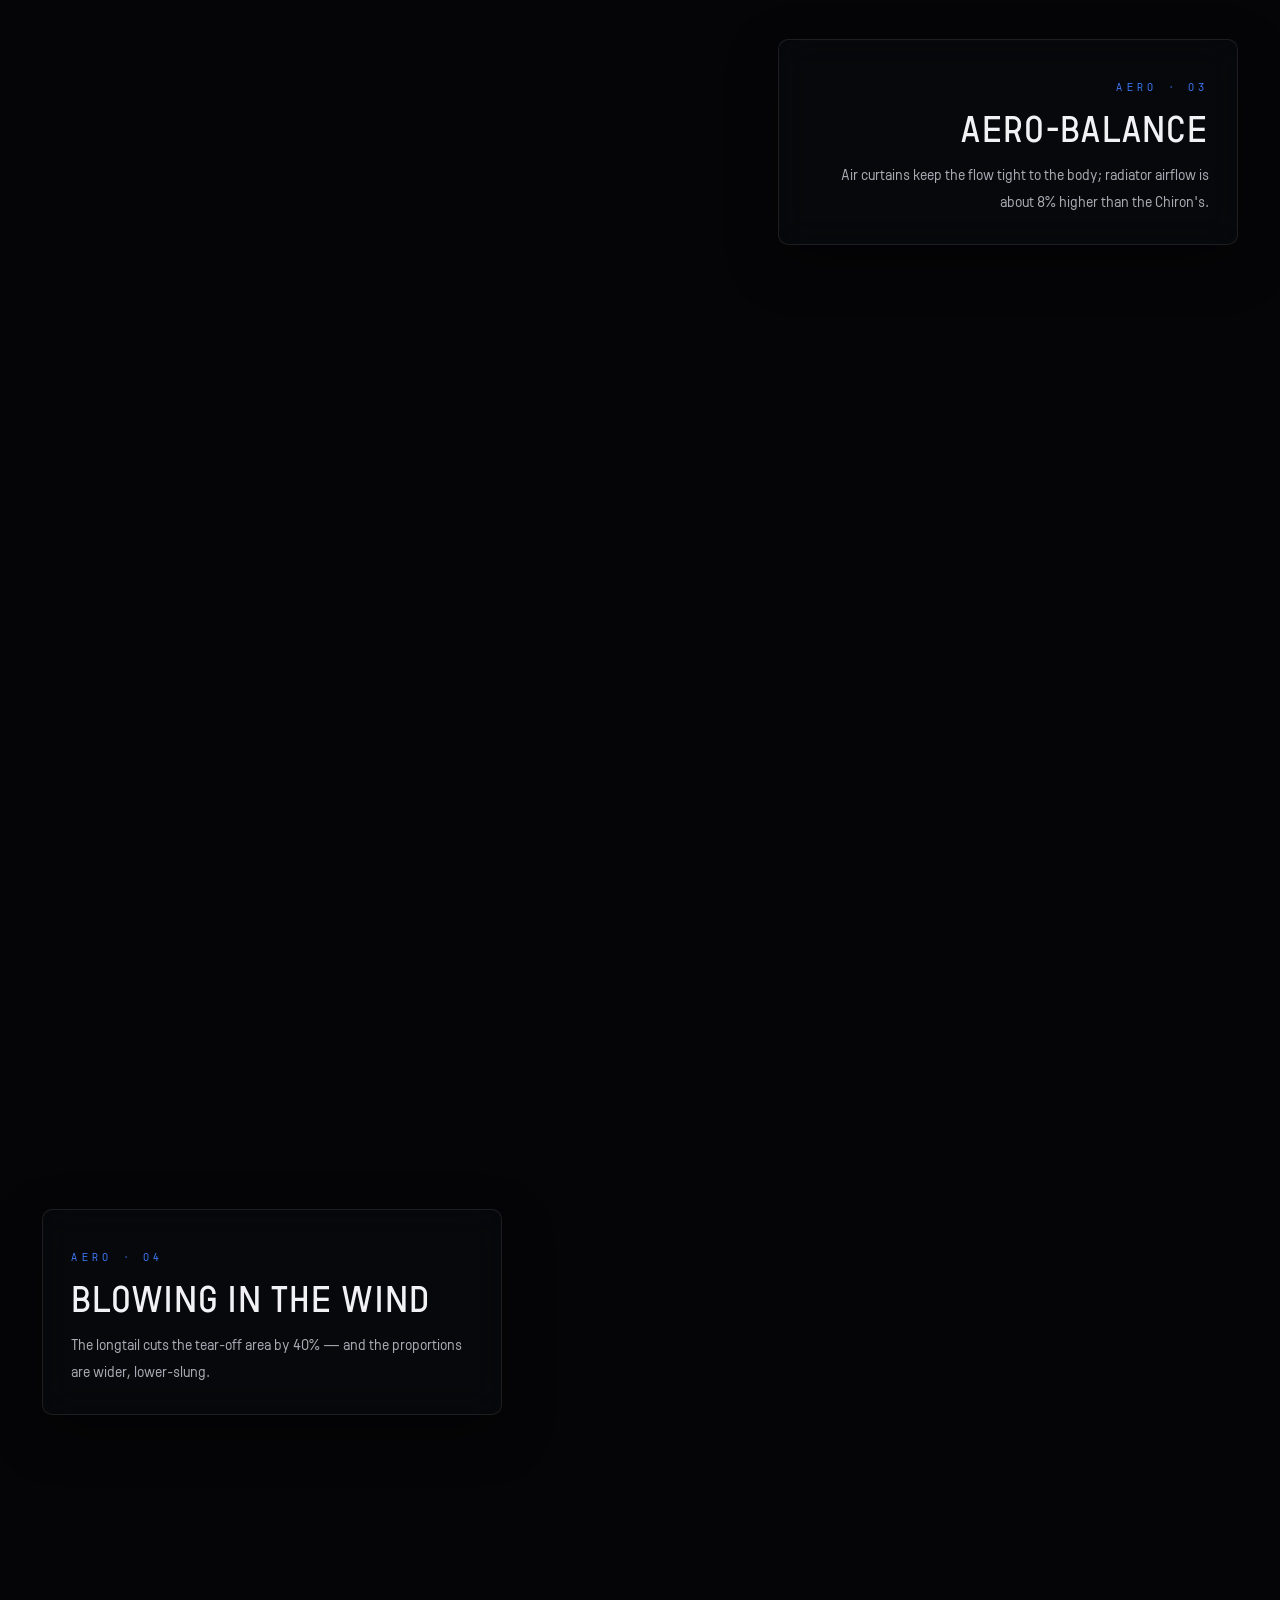
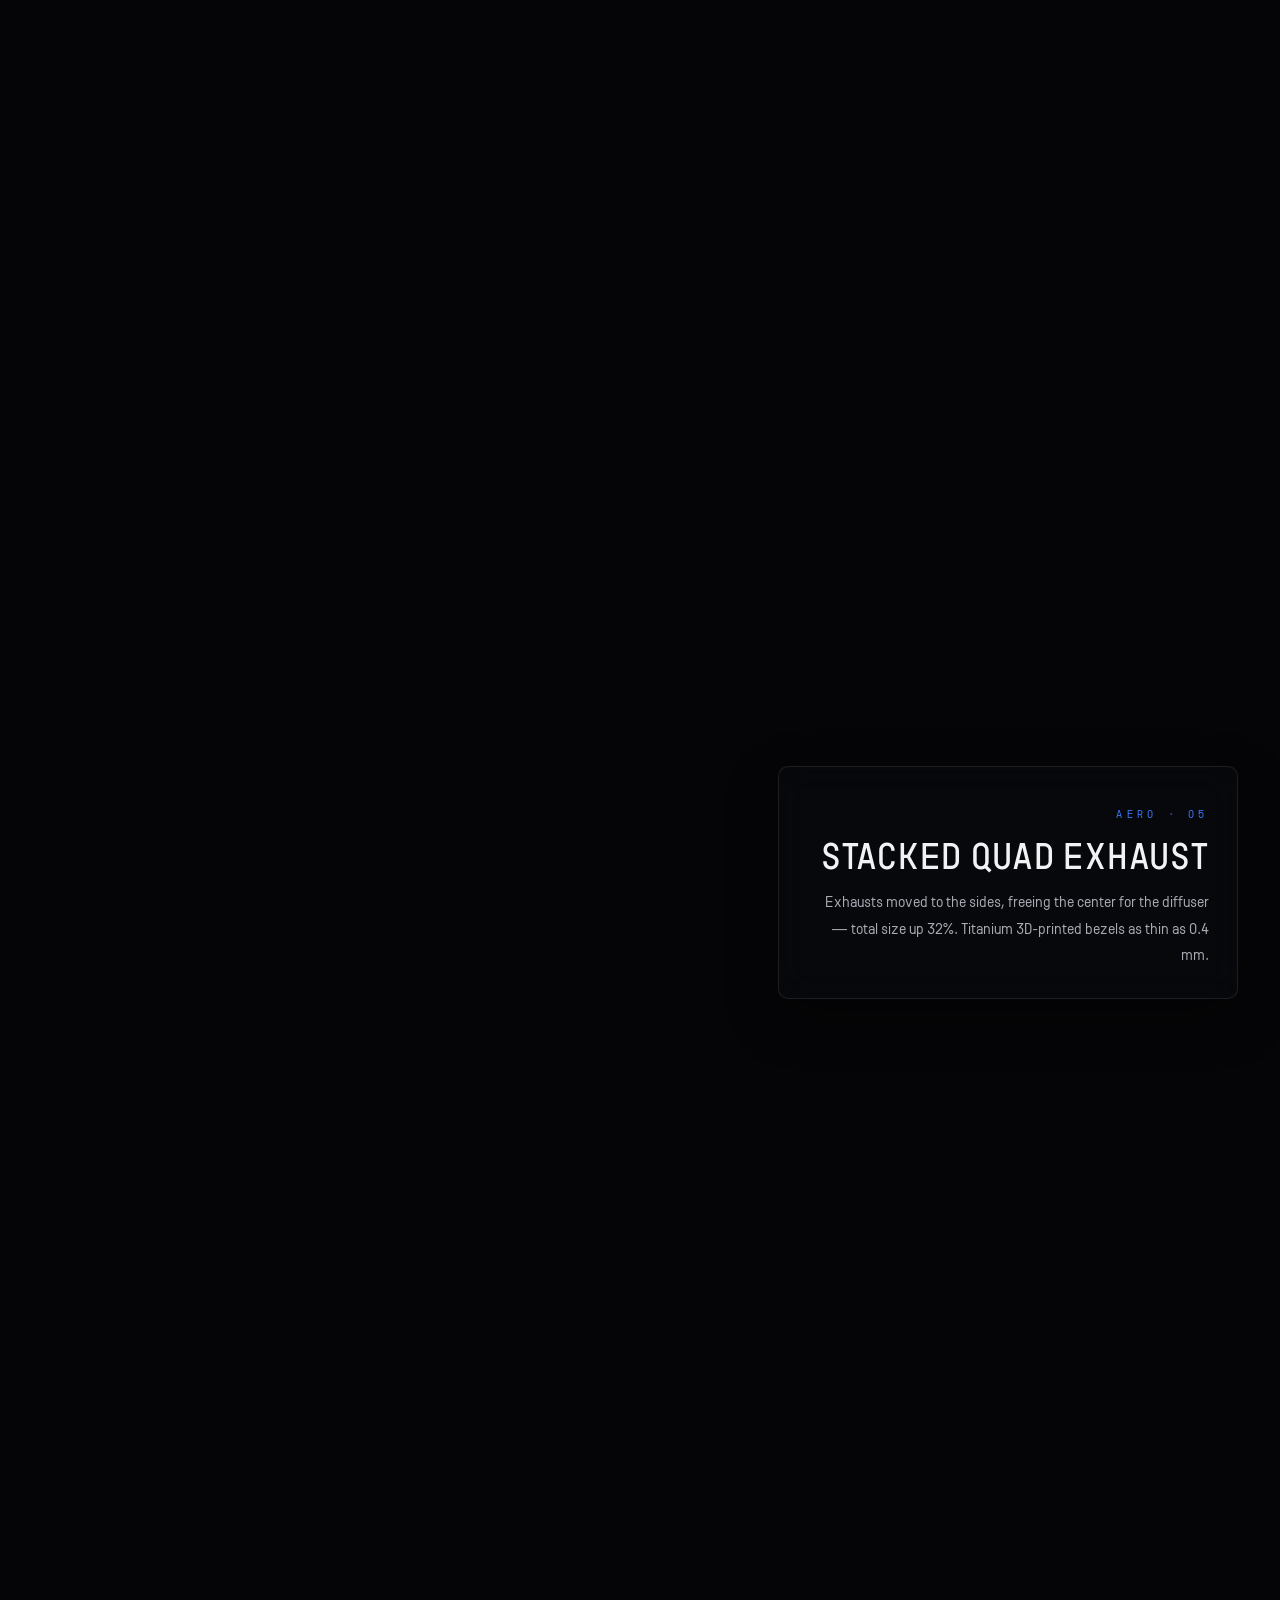
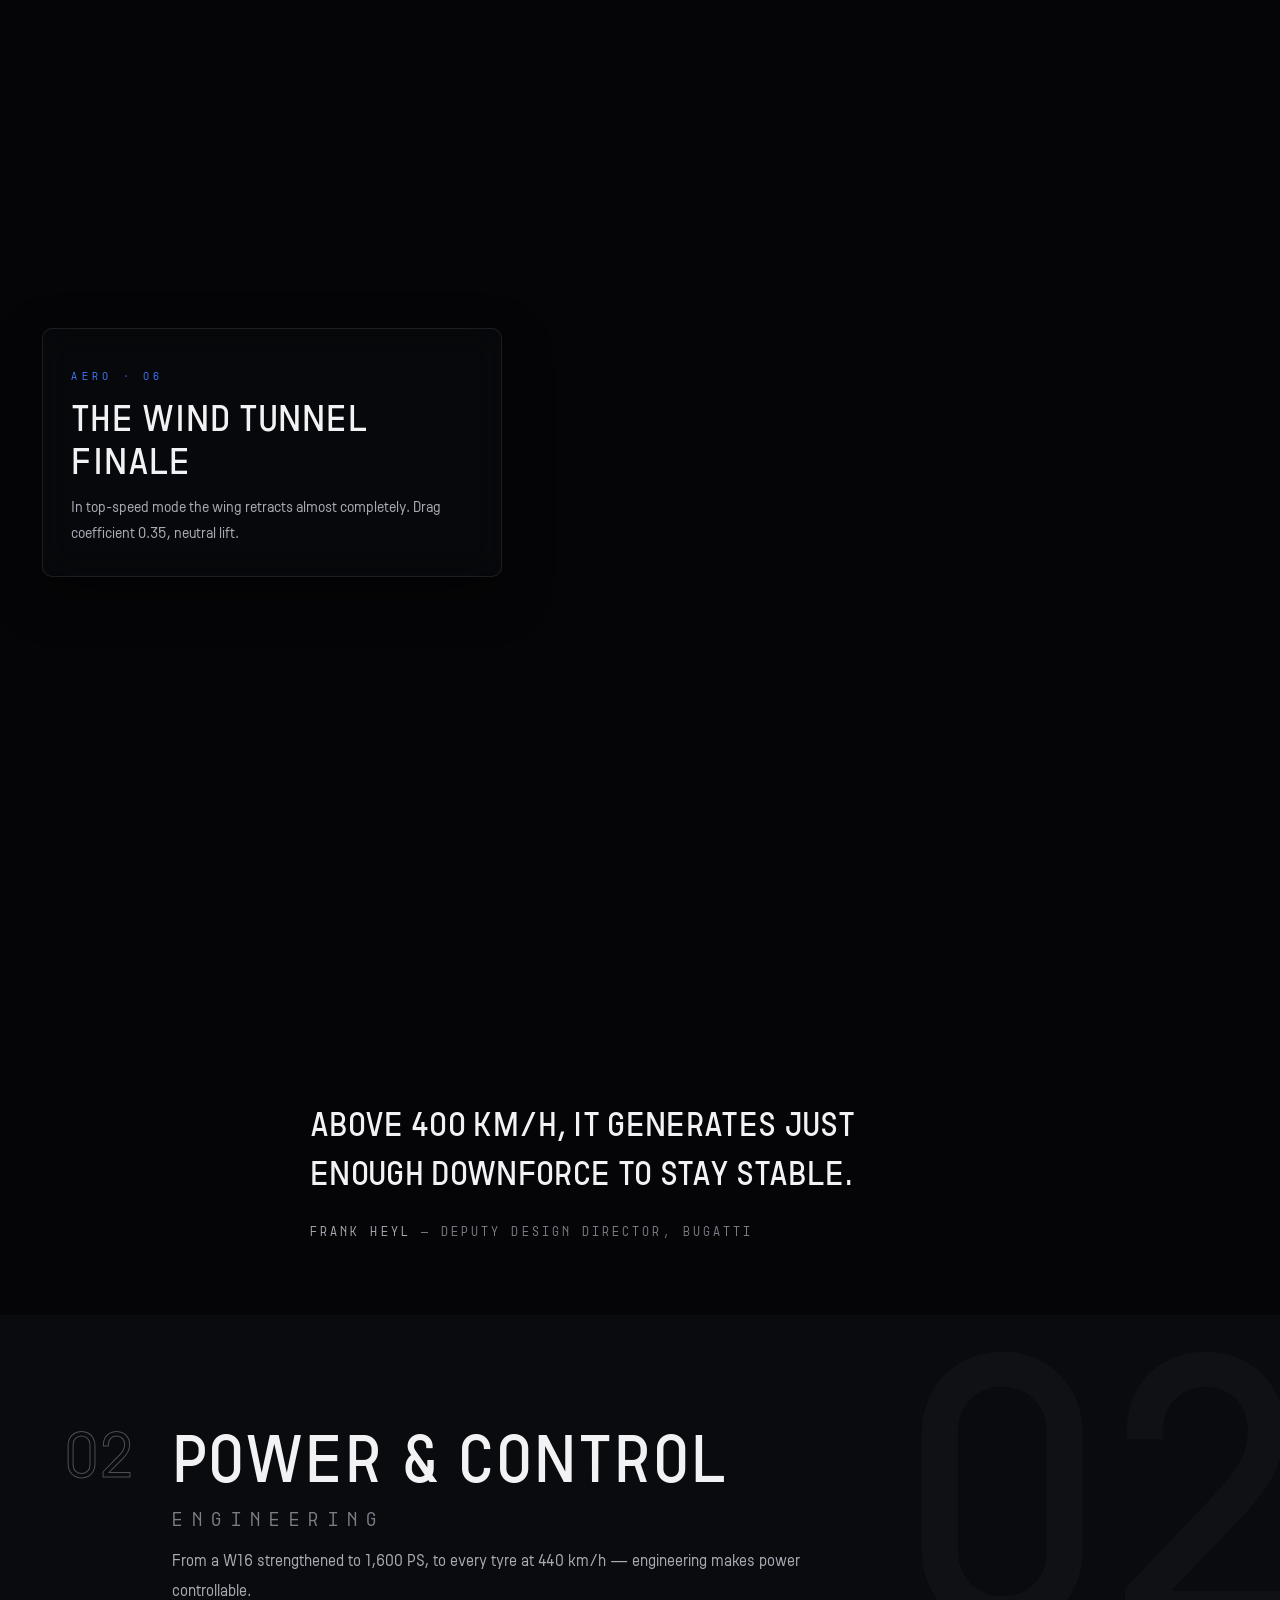
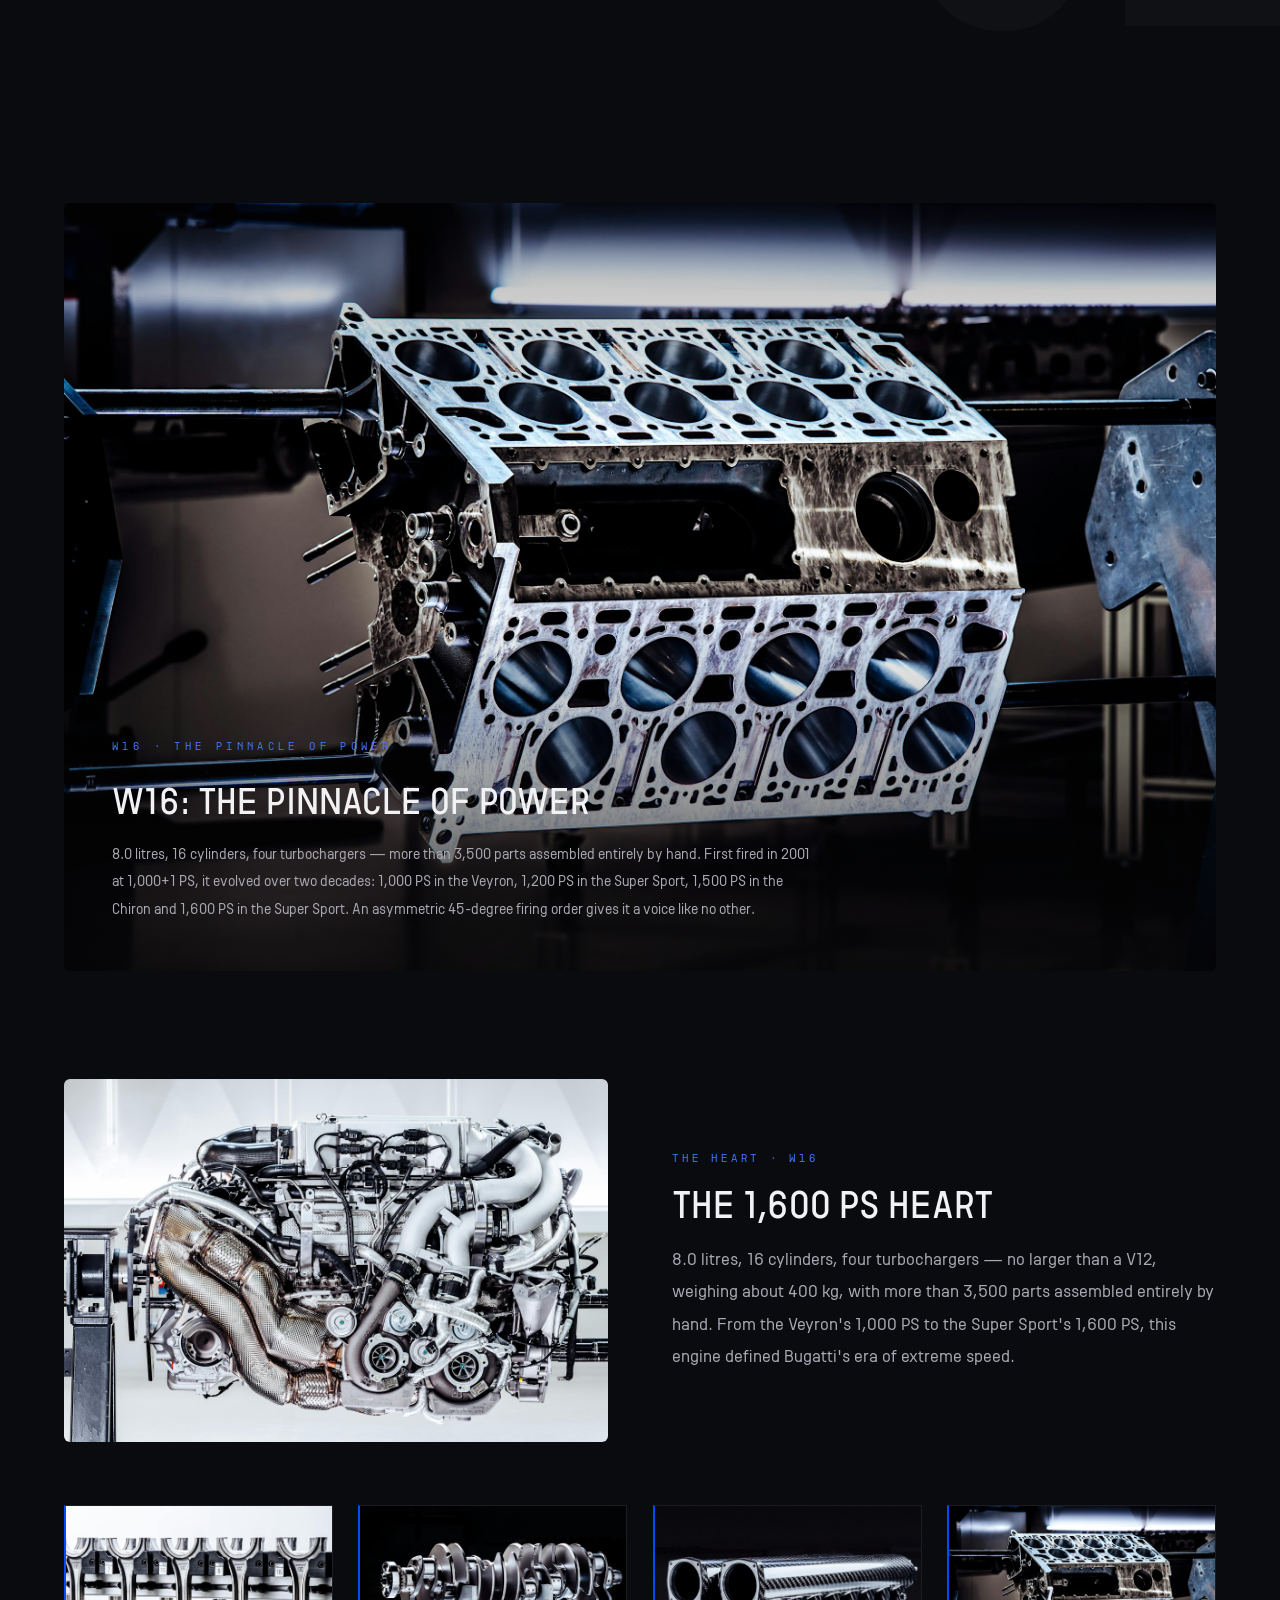
==== commit 94257cdc: "hero 下方新增 HYPERCAR.SITE 门户跳转条(中英双语) - index.html / en.html: hero 结束后、第一章前插入 portal-bar 胶囊跳转条   (H 徽标" ====
--- a/en.html
+++ b/en.html
@@ -68,6 +68,18 @@
   </div>
   <a class="hero__scroll" href="#intro" aria-label="Scroll down">SCROLL</a>
 </section>
+
+<!-- ============ HYPERCAR PORTAL ============ -->
+<a class="portal-bar" href="https://www.hypercar.site" target="_blank" rel="noopener" aria-label="HYPERCAR.SITE portal">
+  <span class="portal-bar__rule" aria-hidden="true"></span>
+  <span class="portal-bar__badge" aria-hidden="true">H</span>
+  <span class="portal-bar__name">HYPERCAR.SITE</span>
+  <span class="portal-bar__sep" aria-hidden="true"></span>
+  <span class="portal-bar__text">Legend collection · Visit portal</span>
+  <i class="portal-bar__arrow" aria-hidden="true">→</i>
+  <span class="portal-bar__rule portal-bar__rule--r" aria-hidden="true"></span>
+</a>
+
 
 <!-- ============ 序 · 360° + 诞生 + 设计(无章节标题) ============ -->
 <section class="chapter chapter--dark" id="intro" style="padding-top:0;">
--- a/css/style.css
+++ b/css/style.css
@@ -810,7 +810,7 @@
   .gallery__media { position: relative; inset: auto; }
   .g-sticky { position: relative; top: auto; height: 56vw; }
   .g-image { position: absolute; inset: 0; clip-path: inset(0% 0% 0%); opacity: 0; transition: opacity .6s; }
-  .g-image:first-child { opacity: 1; }
+  .g-image:first-of-type { opacity: 1; }
   .g-image.is-on { opacity: 1; }
   .g-text { min-height: auto; padding: clamp(2rem, 6vw, 3rem) clamp(1.25rem, 5vw, 2.5rem); }
   .g-count { display: none; }
@@ -1659,3 +1659,67 @@
 .prose--center .lead { font-size: clamp(1.35rem, 2.6vw, 1.7rem); line-height: 1.9; }
 .prose--center p:not(.lead) { color: var(--ink-dim); font-size: 1.02rem; line-height: 1.9; }
 .prose--center p b { color: var(--ink); }
+/* ---------- HYPERCAR 门户跳转 ---------- */
+.portal-bar {
+  display: flex;
+  align-items: center;
+  gap: 16px;
+  width: fit-content;
+  max-width: calc(100% - 48px);
+  margin: 52px auto 20px;
+  padding: 15px 40px;
+  border: 1.5px solid var(--accent, var(--blue-lux, var(--red, var(--gold))));
+  border-radius: 999px;
+  background: rgba(255, 255, 255, 0.045);
+  color: var(--ink-dim, var(--dim));
+  font-family: var(--font-mono, var(--mono));
+  font-size: 11.5px;
+  letter-spacing: 0.2em;
+  text-decoration: none;
+  transition: border-color .35s, color .35s, background .35s, transform .35s;
+}
+.portal-bar:hover { transform: translateY(-2px); background: rgba(255, 255, 255, 0.09); }
+.portal-bar__rule {
+  width: 36px;
+  height: 1px;
+  flex: none;
+  background: linear-gradient(90deg, transparent, var(--accent, var(--blue-lux, var(--red, var(--gold)))));
+}
+.portal-bar__rule--r { background: linear-gradient(90deg, var(--accent, var(--blue-lux, var(--red, var(--gold)))), transparent); }
+.portal-bar__badge {
+  width: 24px;
+  height: 24px;
+  border-radius: 7px;
+  flex: none;
+  display: grid;
+  place-items: center;
+  background: var(--accent, var(--blue-lux, var(--red, var(--gold))));
+  color: #0b0b0e;
+  font-size: 13px;
+  font-weight: 700;
+  box-shadow: 0 0 14px var(--accent, var(--blue-lux, var(--red, var(--gold))));
+}
+.portal-bar__name {
+  color: var(--accent, var(--blue-lux, var(--red, var(--gold))));
+  font-weight: 700;
+  letter-spacing: 0.24em;
+  white-space: nowrap;
+}
+.portal-bar__sep {
+  width: 1px;
+  height: 16px;
+  flex: none;
+  background: var(--line);
+}
+.portal-bar__text {
+  color: var(--ink-dim, var(--dim));
+  letter-spacing: 0.12em;
+  white-space: nowrap;
+}
+.portal-bar__arrow { font-style: normal; transition: transform .35s; }
+.portal-bar:hover .portal-bar__arrow { transform: translateX(4px); }
+@media (max-width: 720px) {
+  .portal-bar { flex-wrap: wrap; justify-content: center; text-align: center; margin: 30px 20px 14px; padding: 13px 26px; gap: 12px; }
+  .portal-bar__rule { display: none; }
+  .portal-bar__text { white-space: normal; }
+}
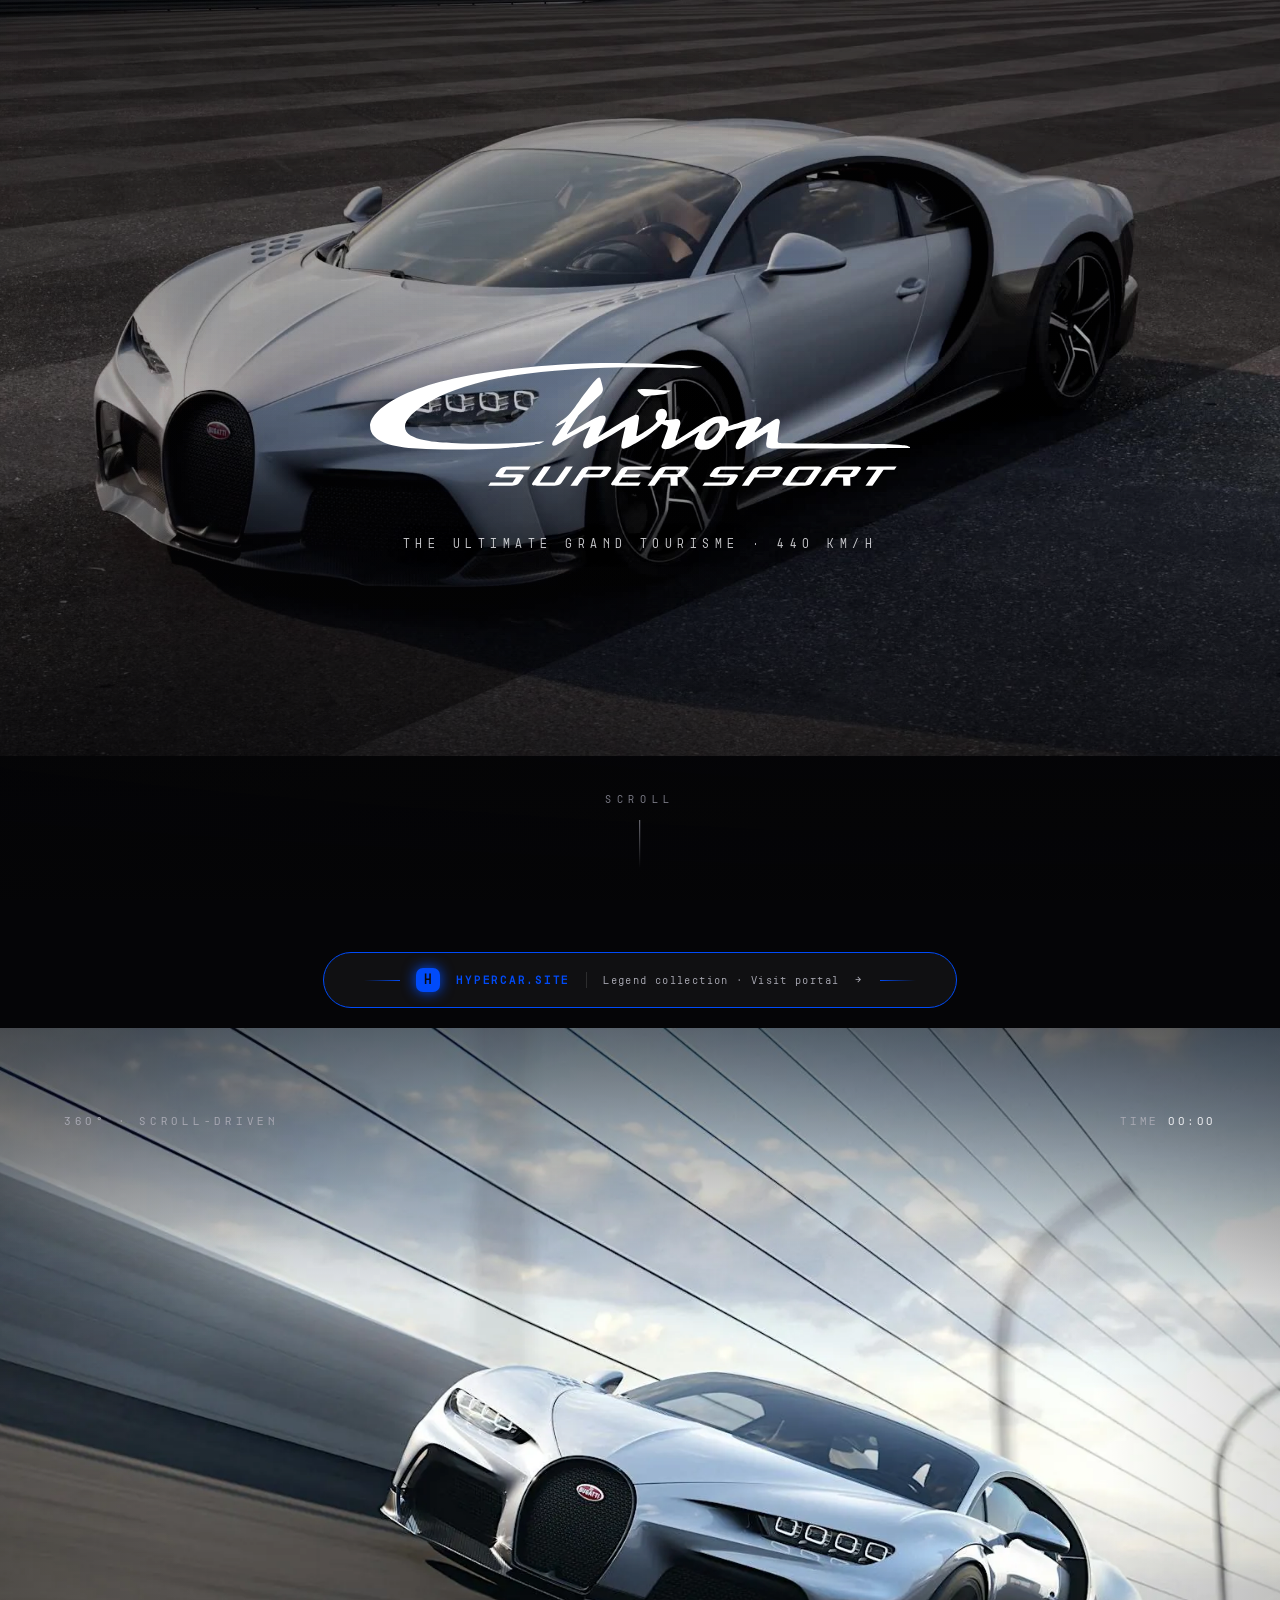
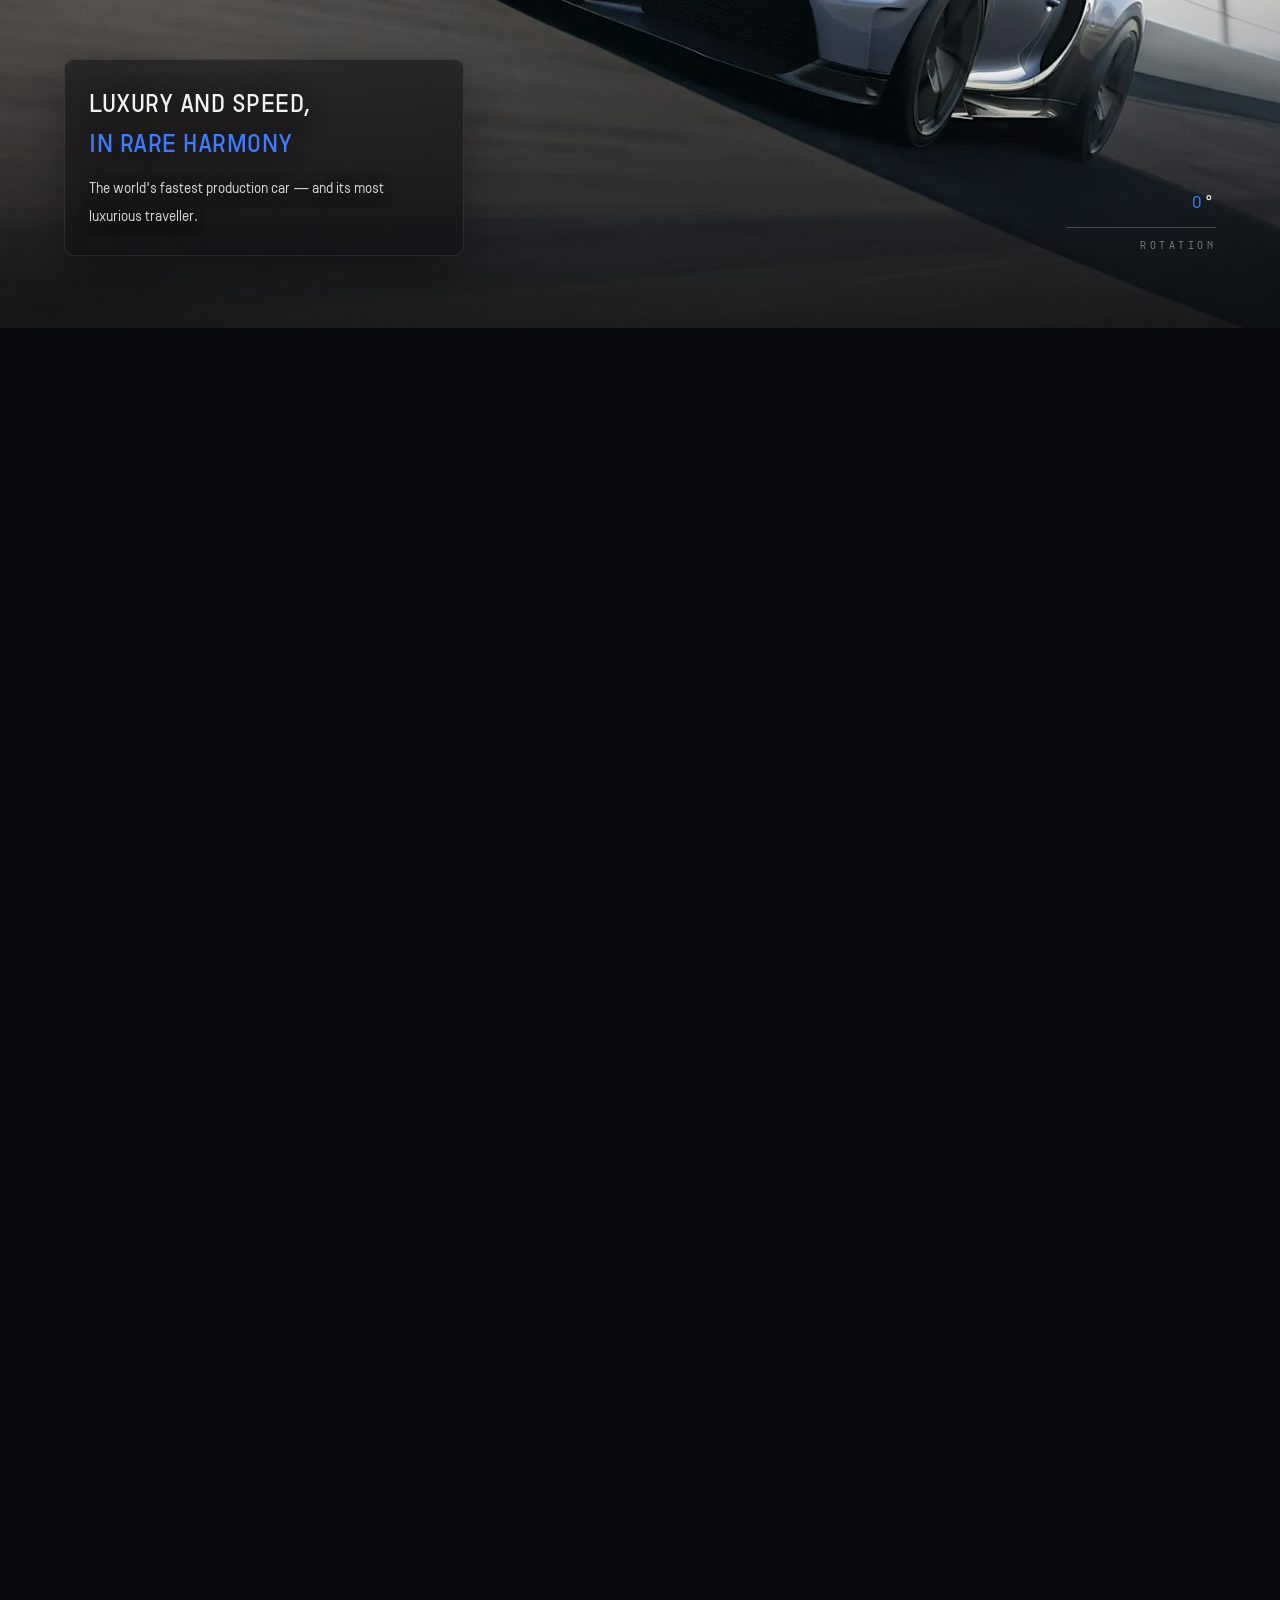
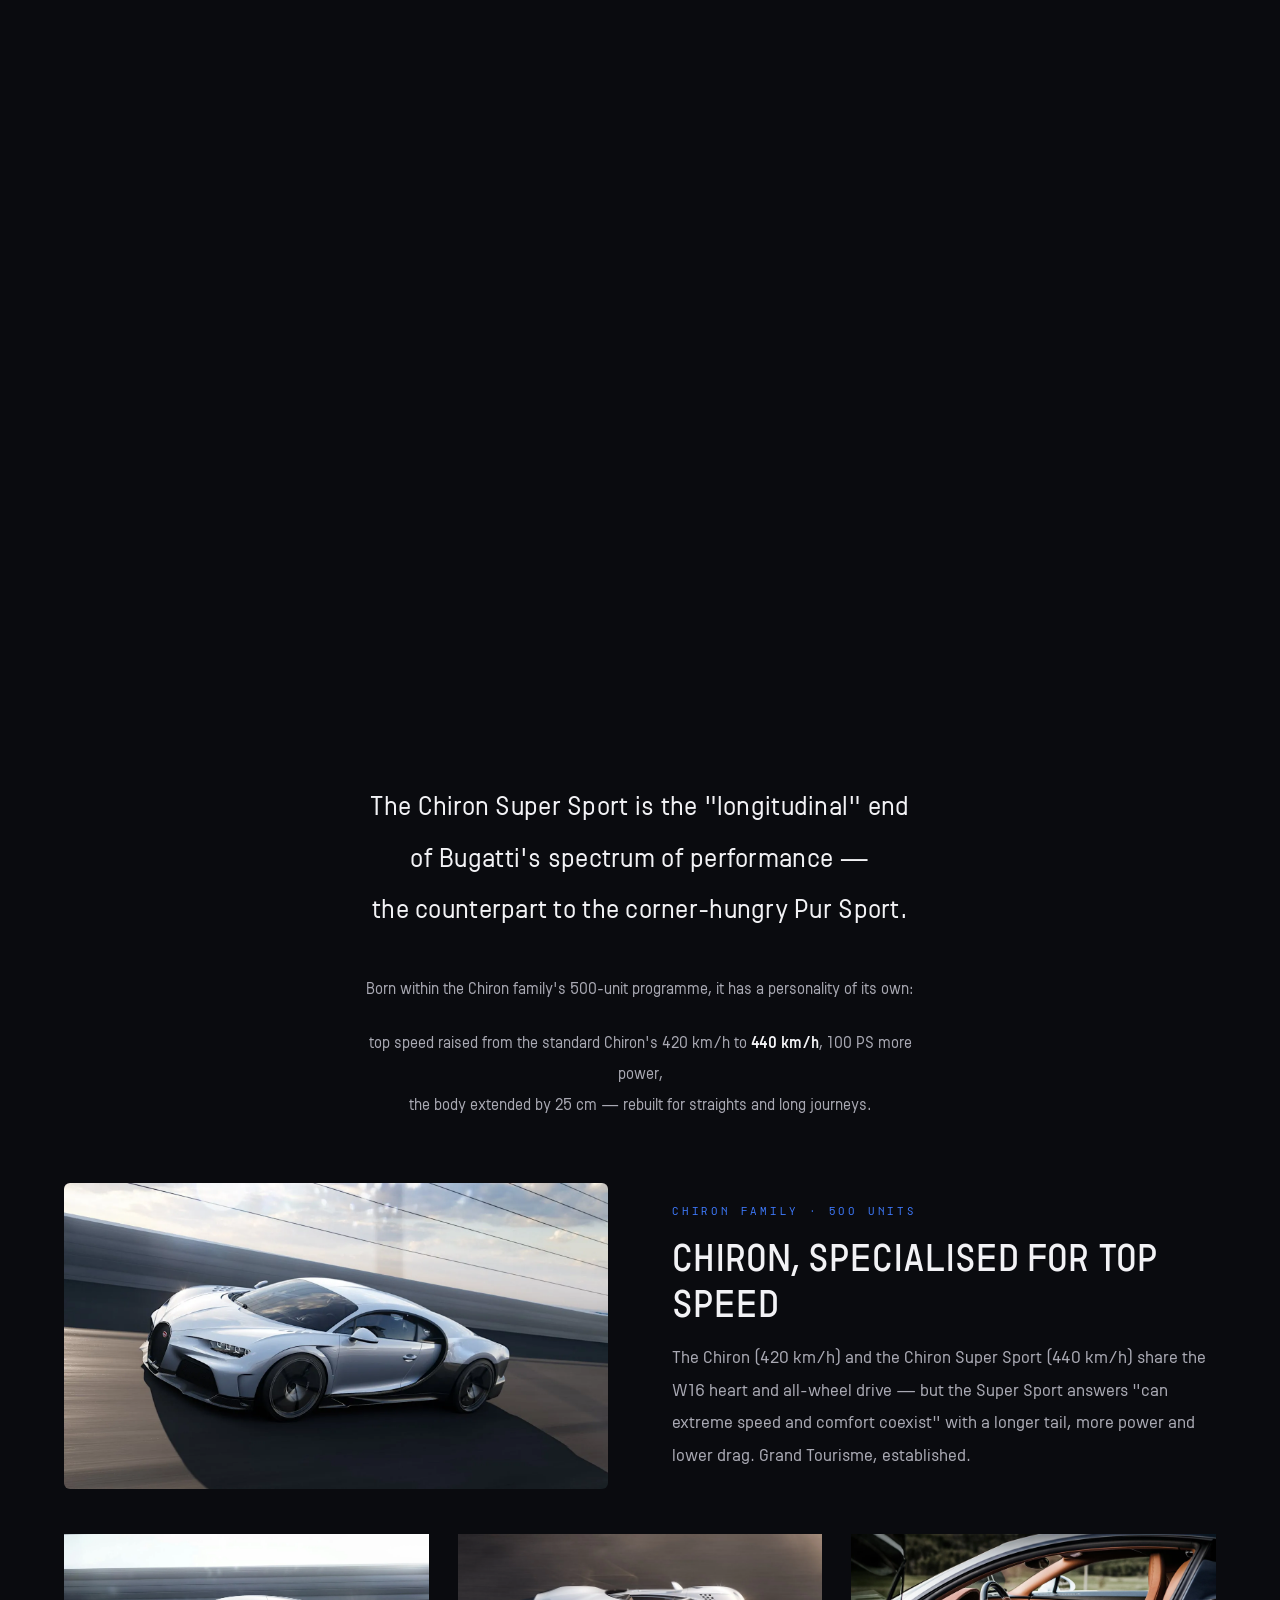
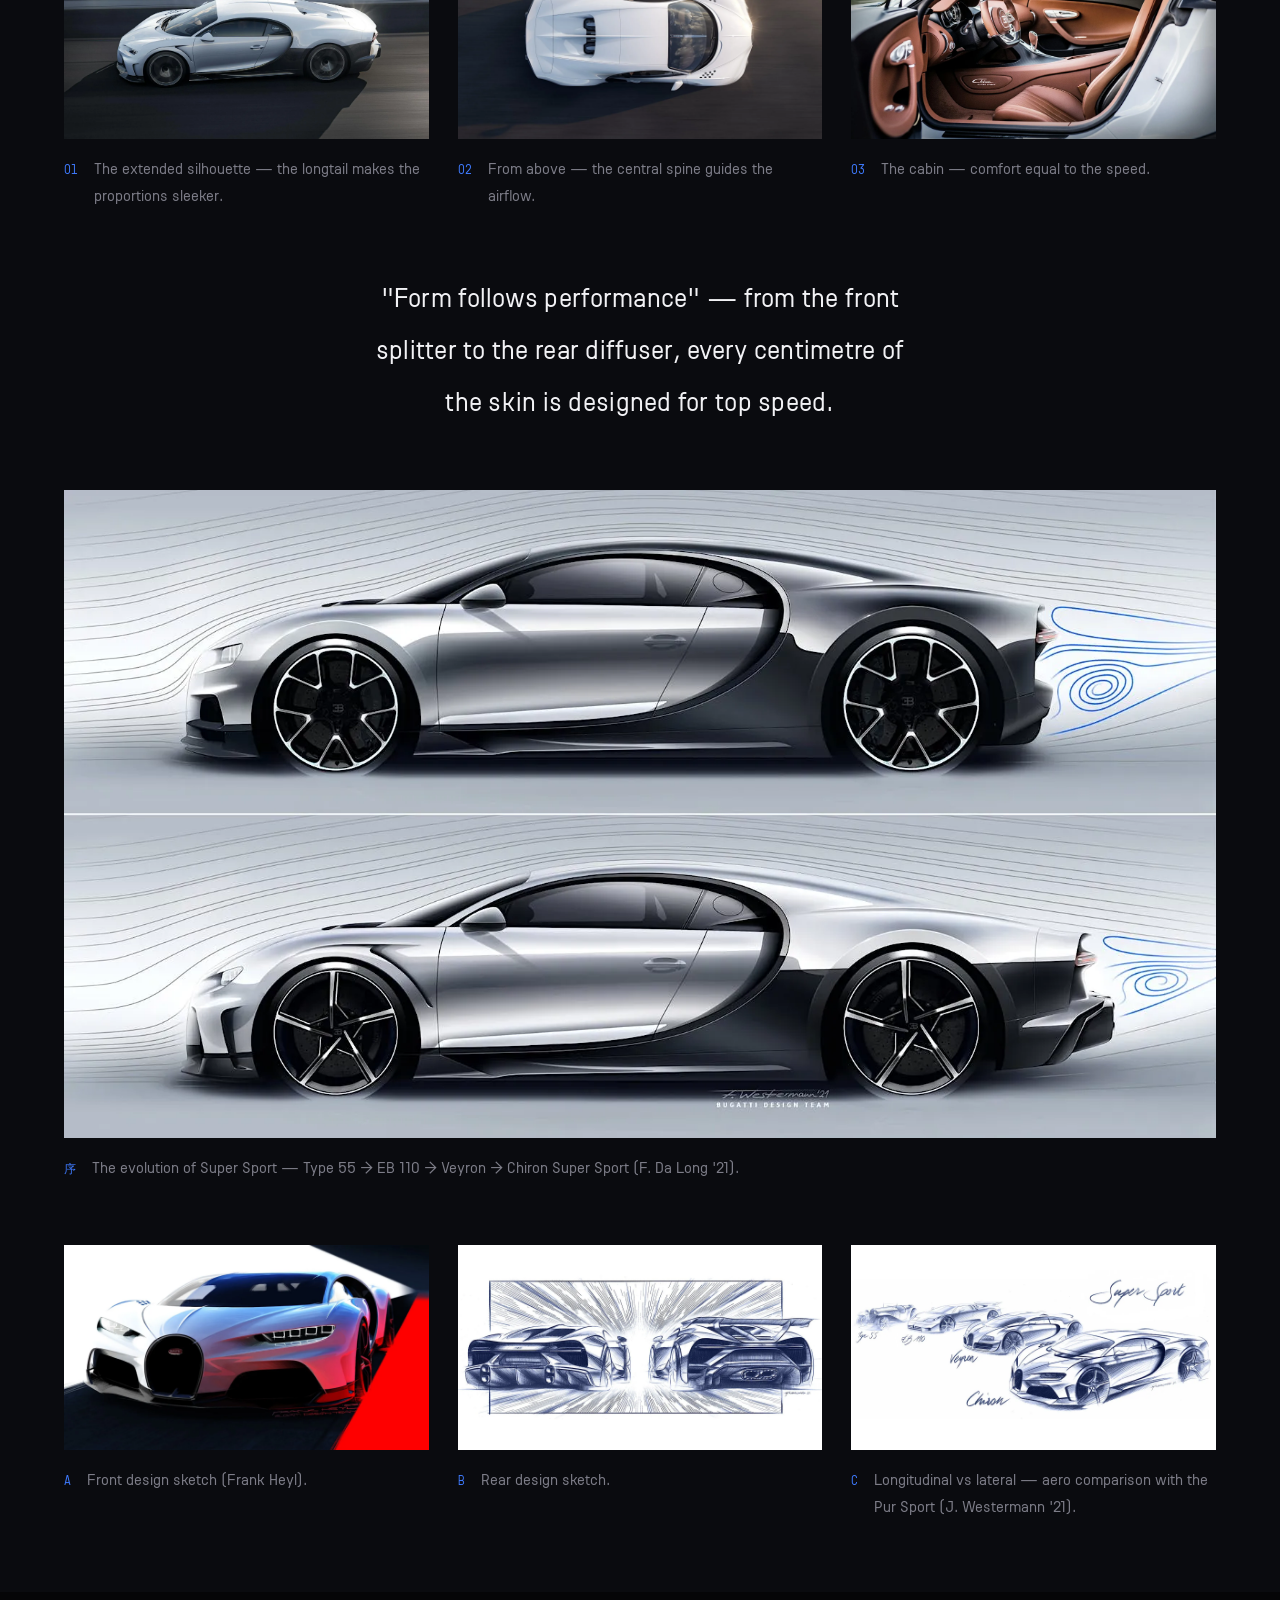
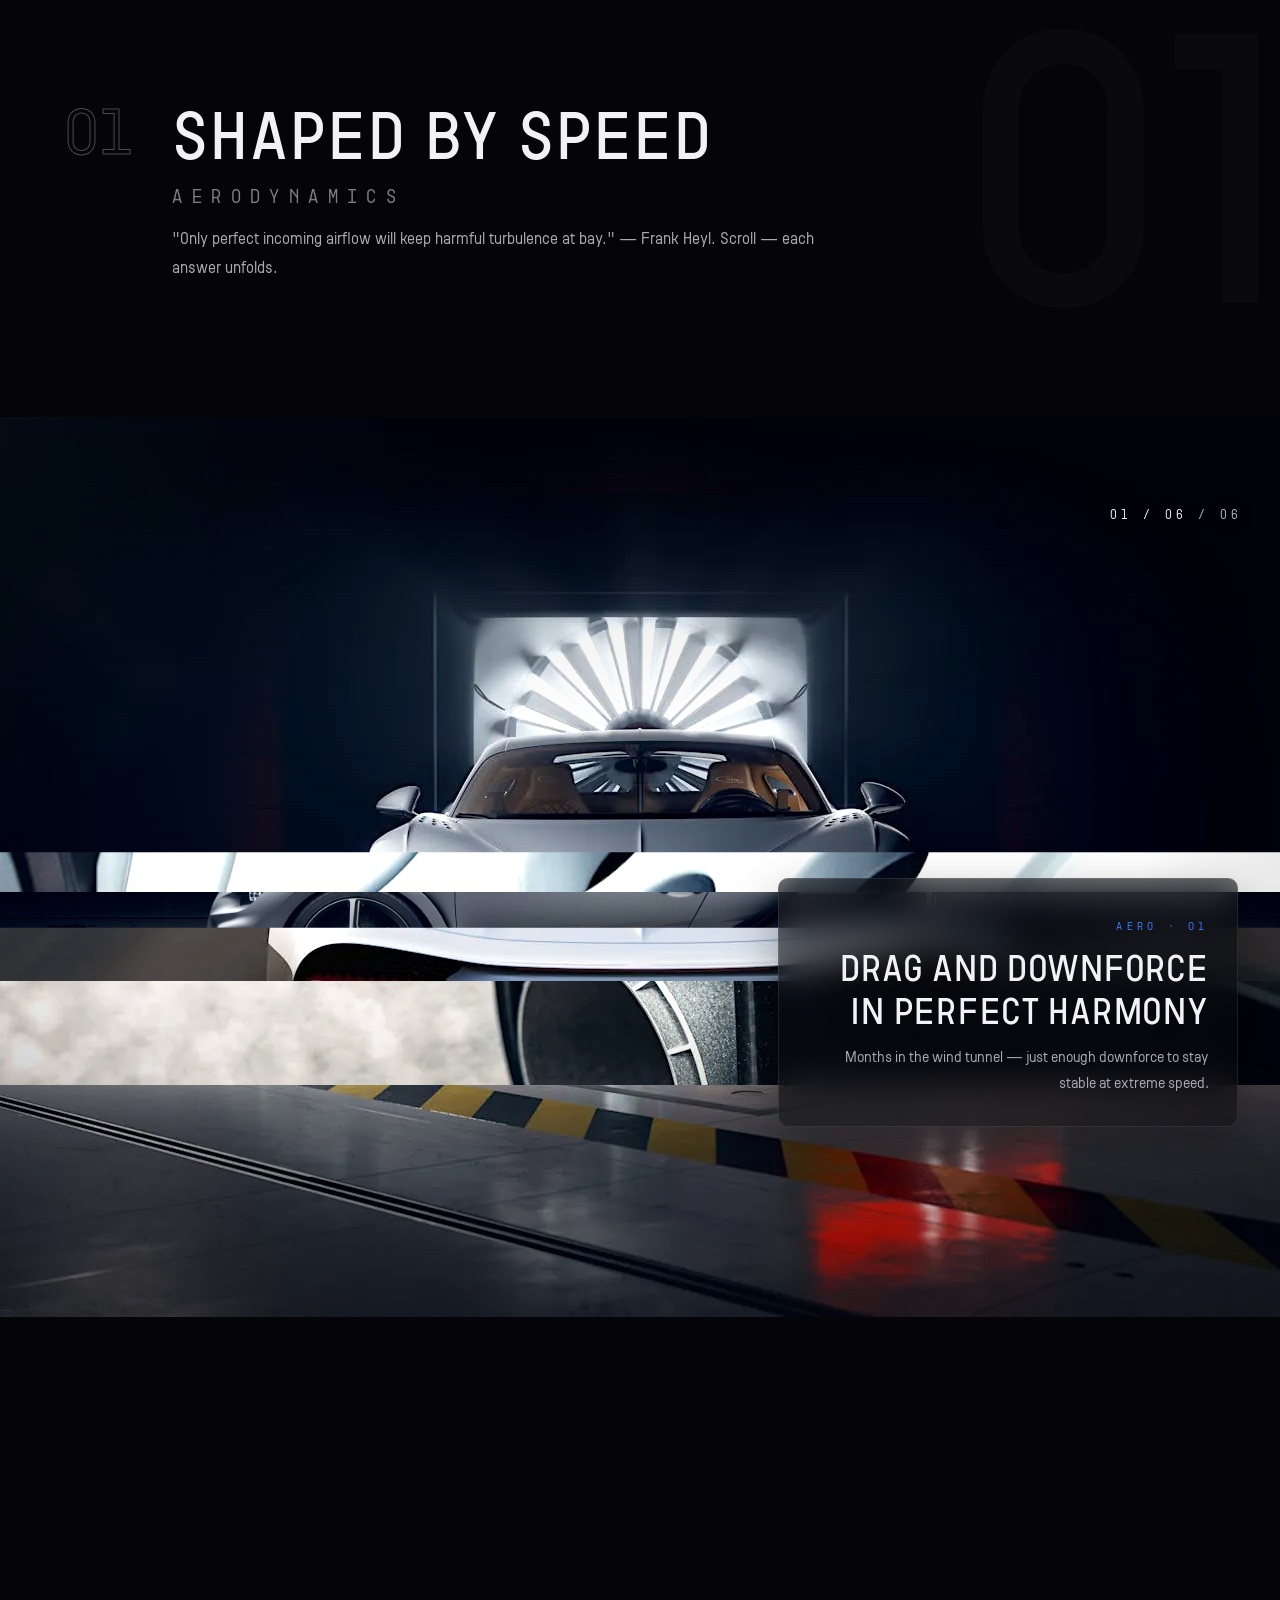
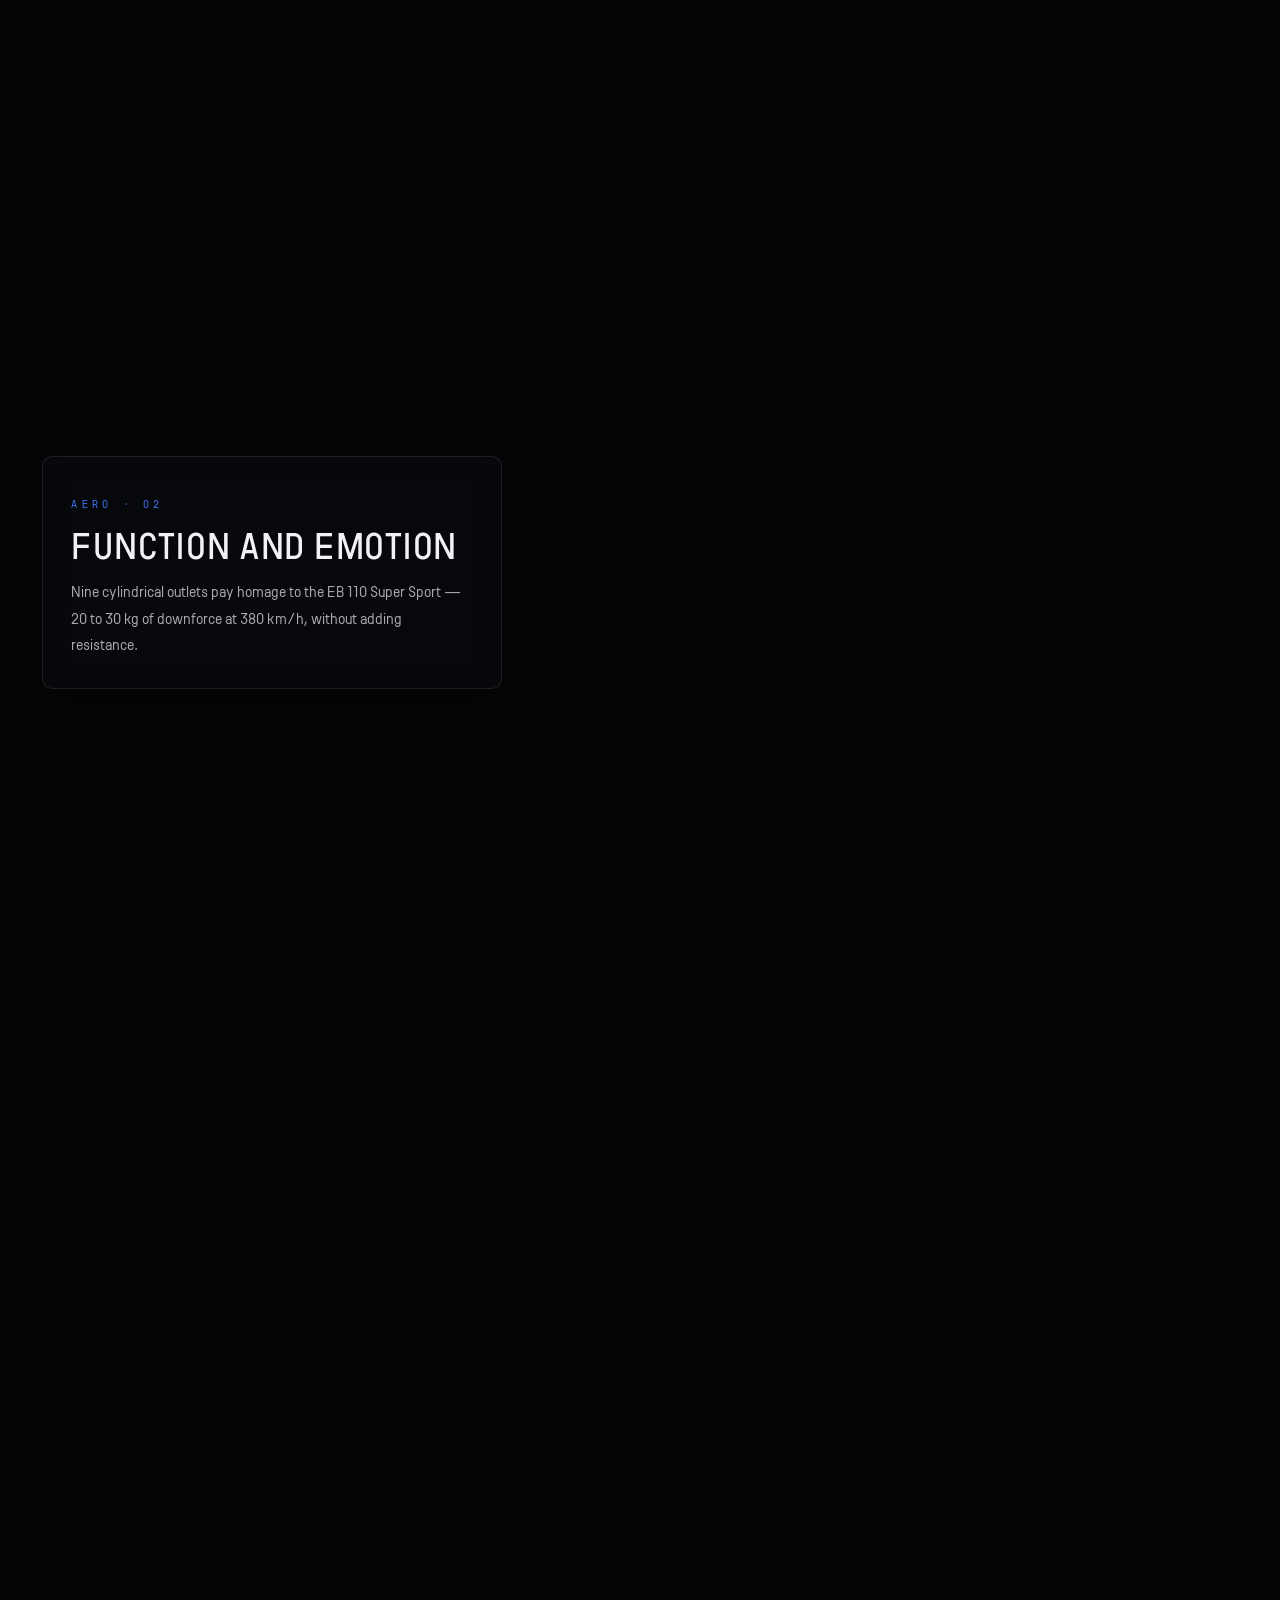
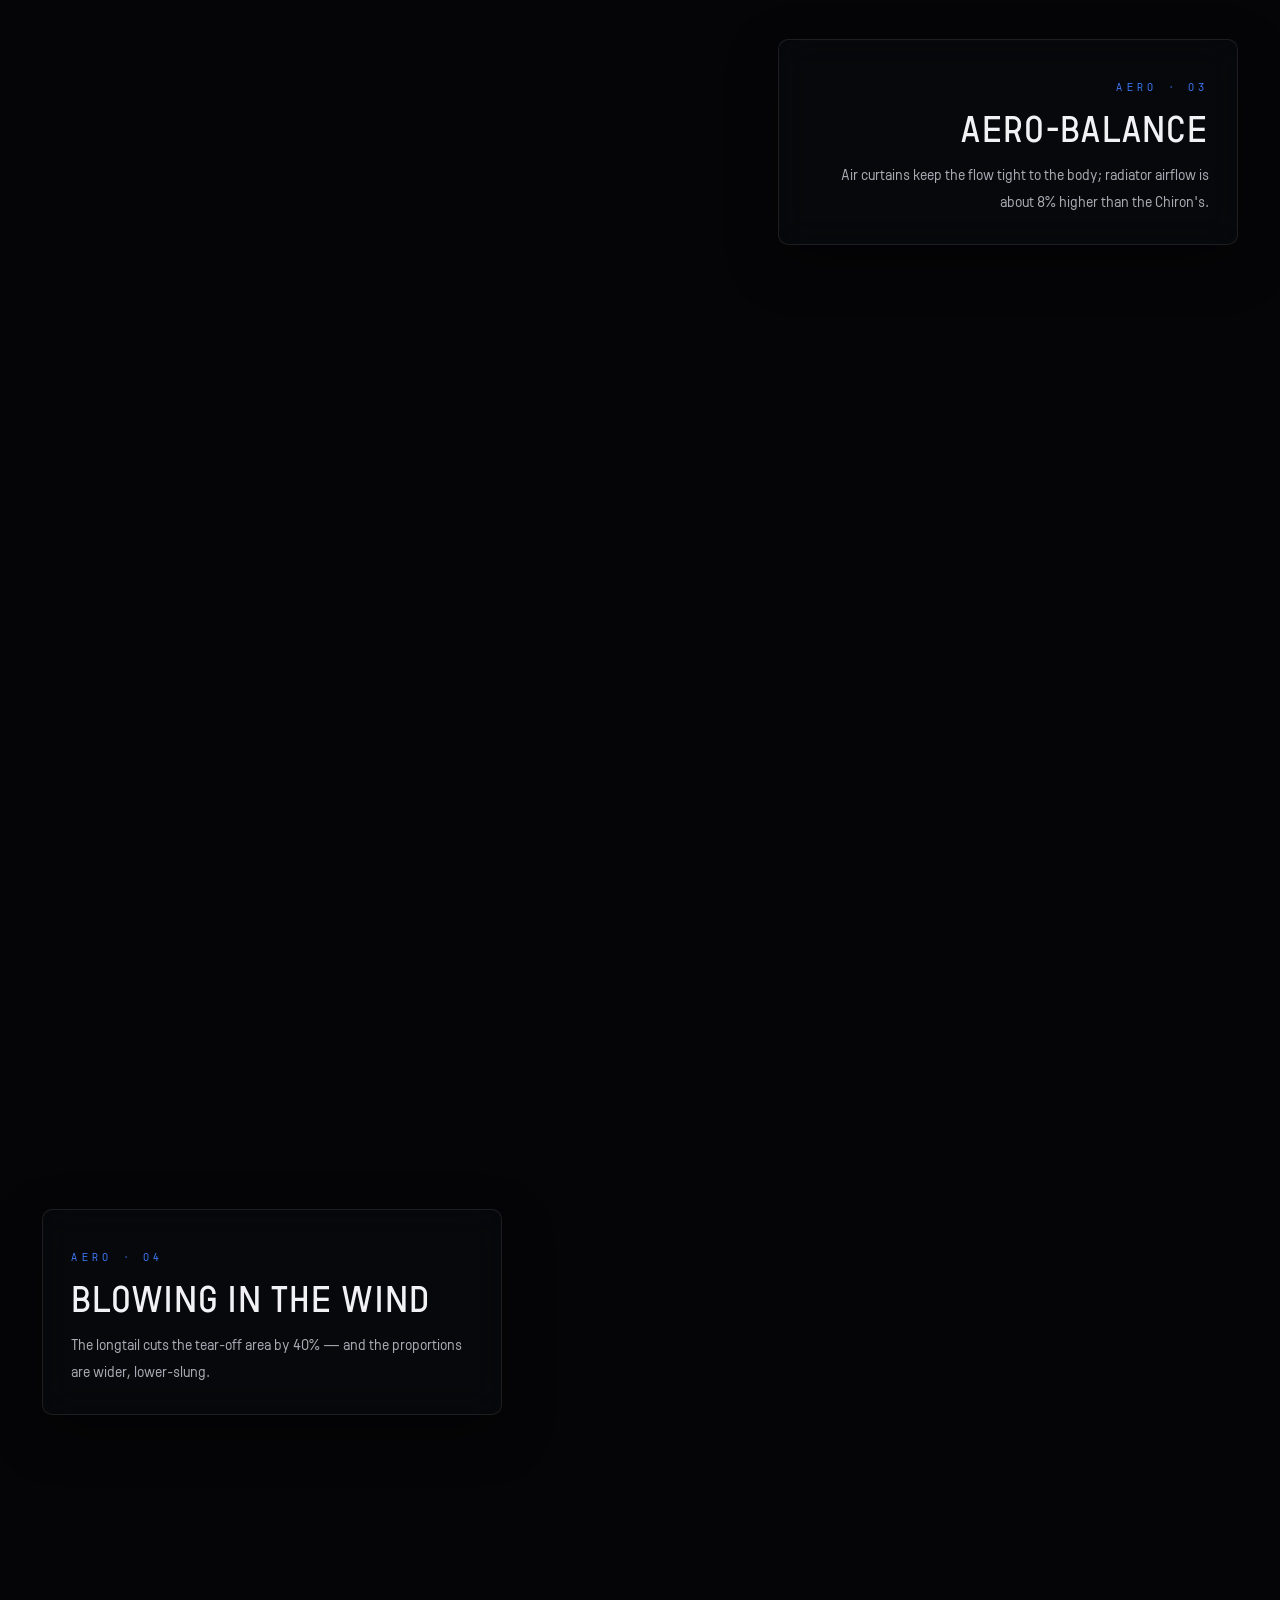
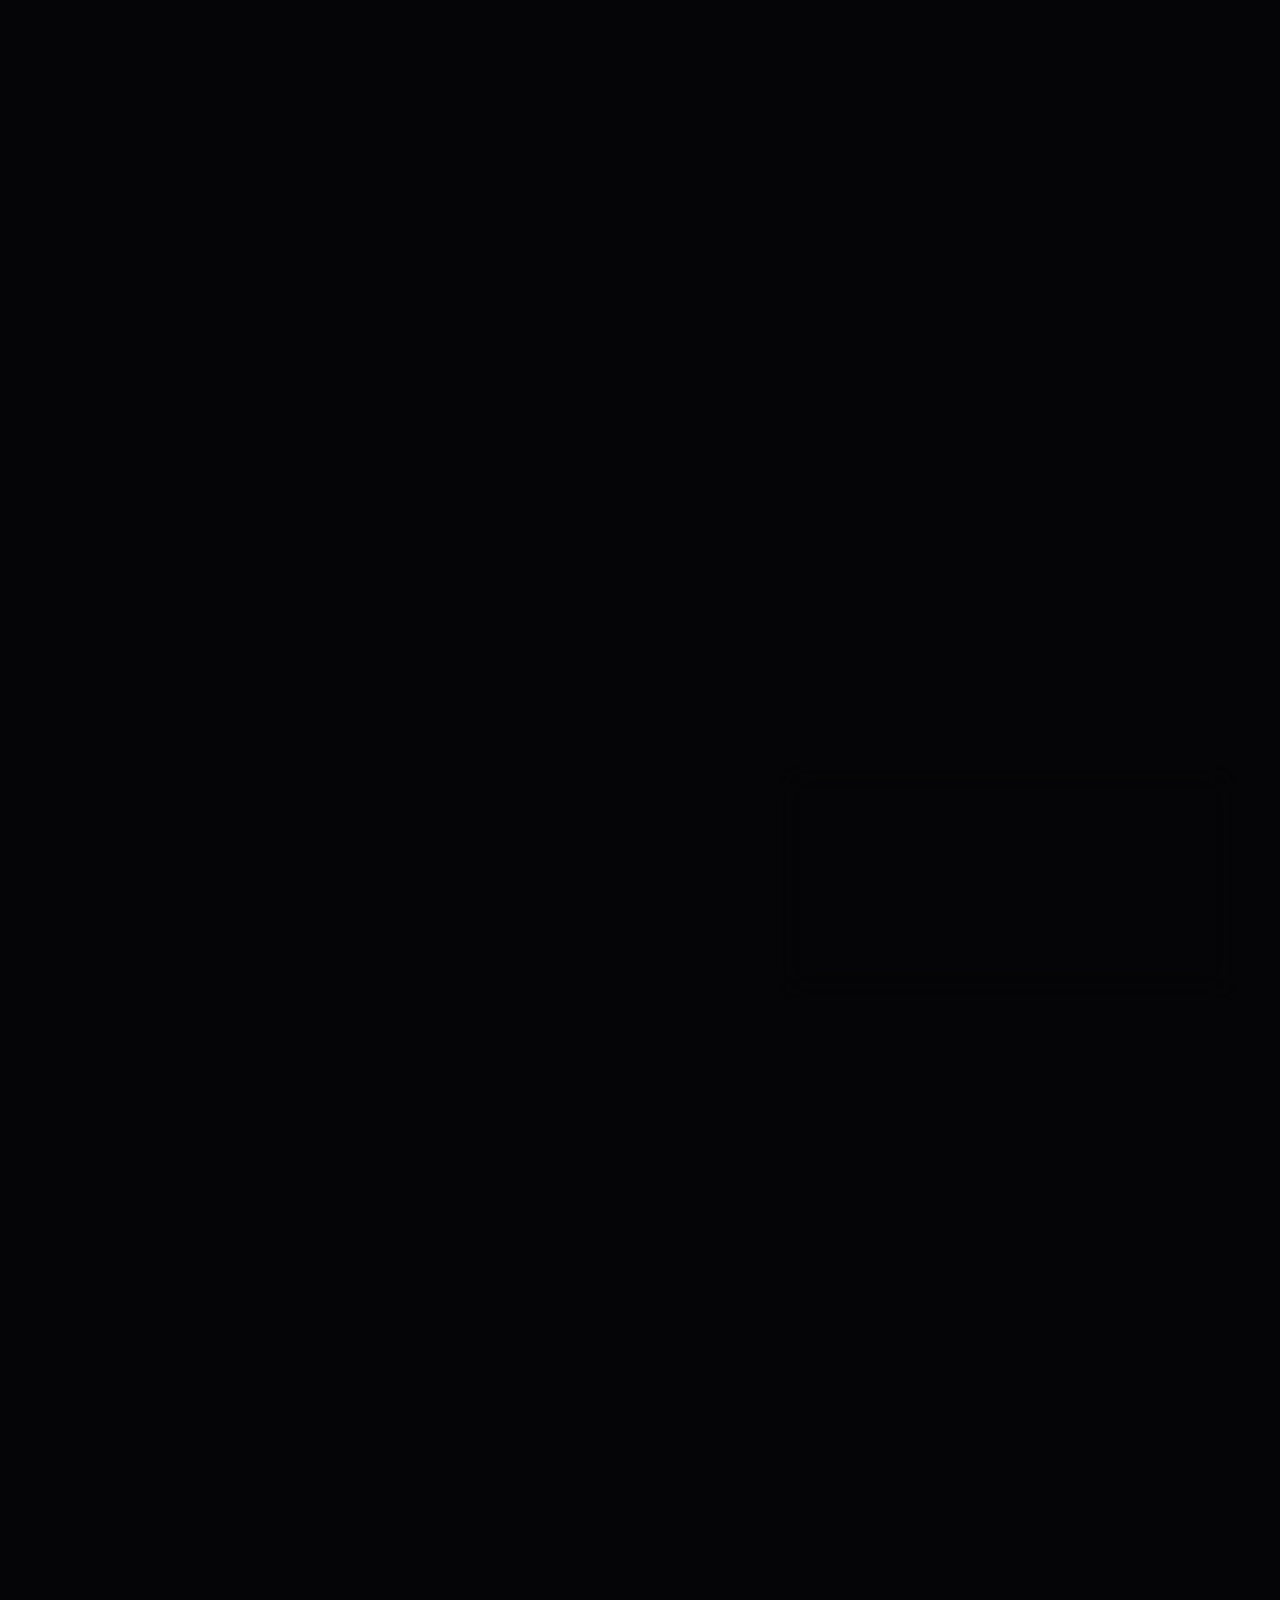
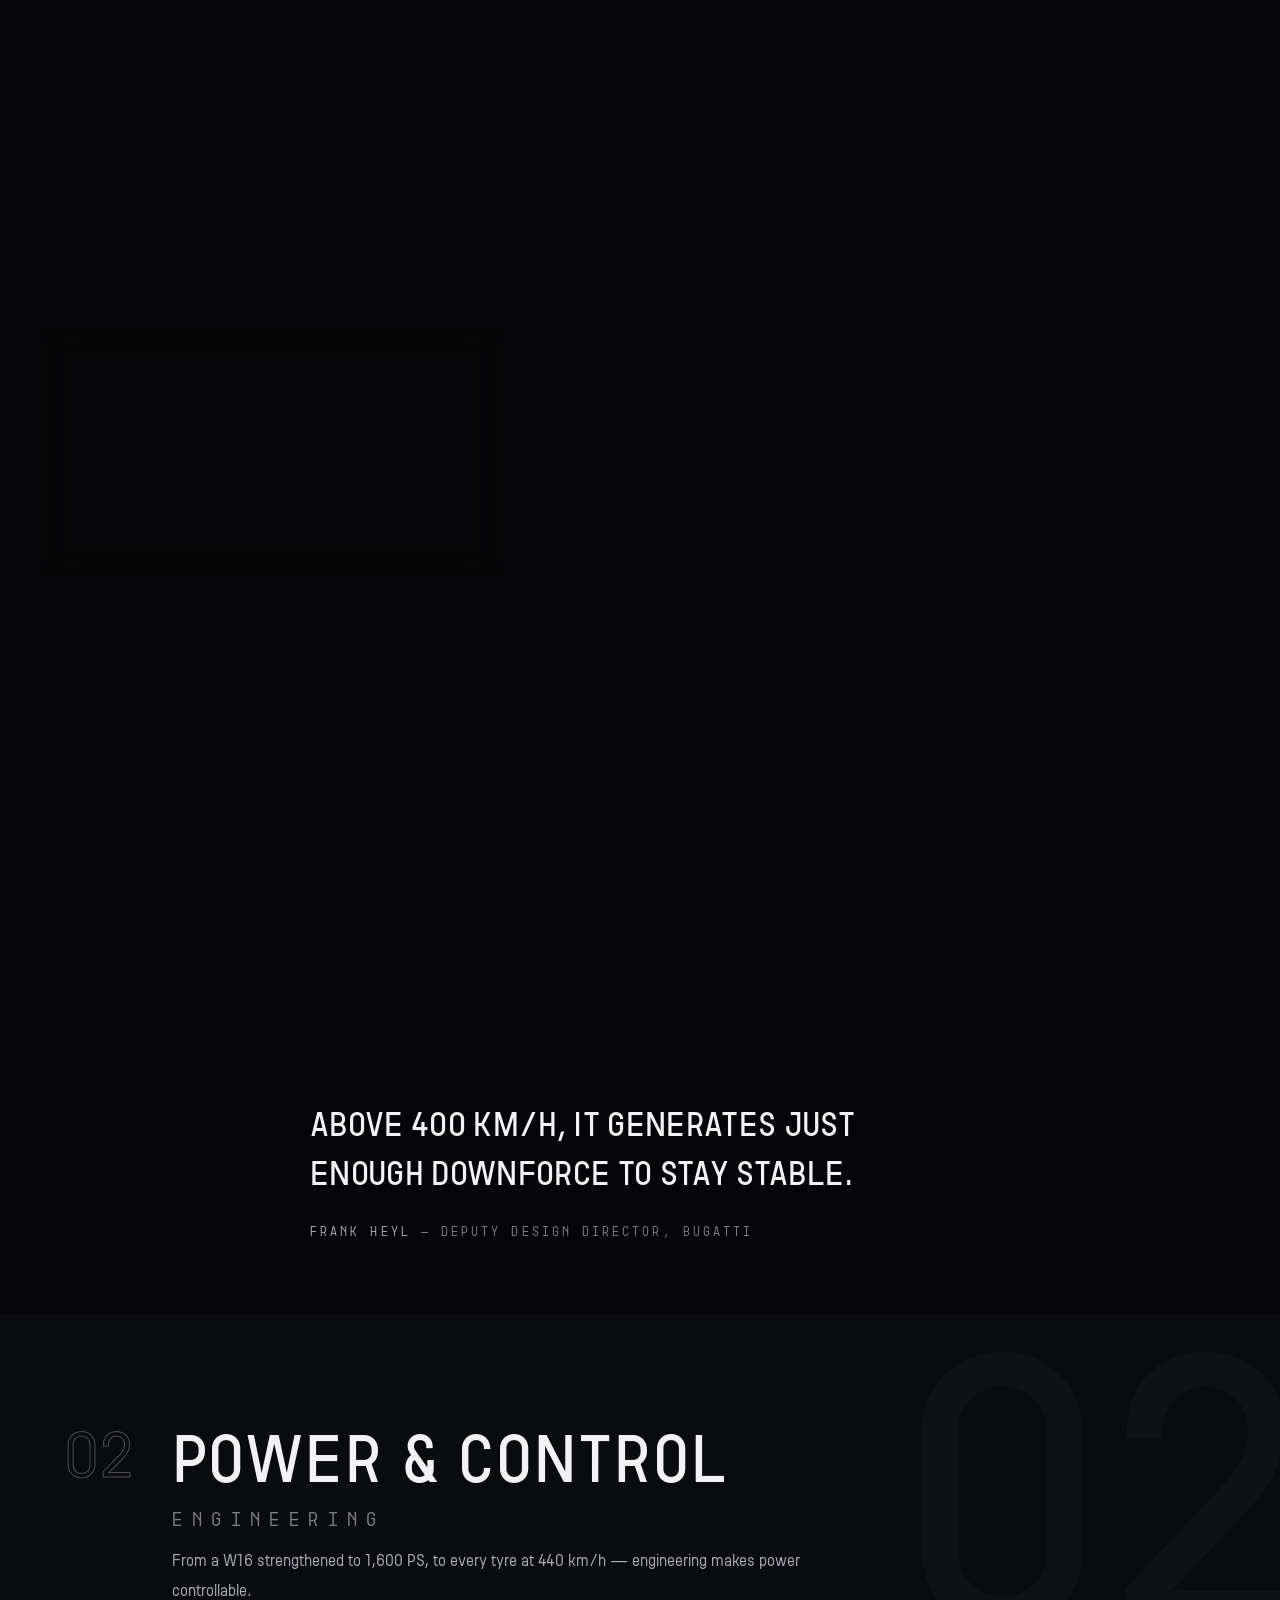
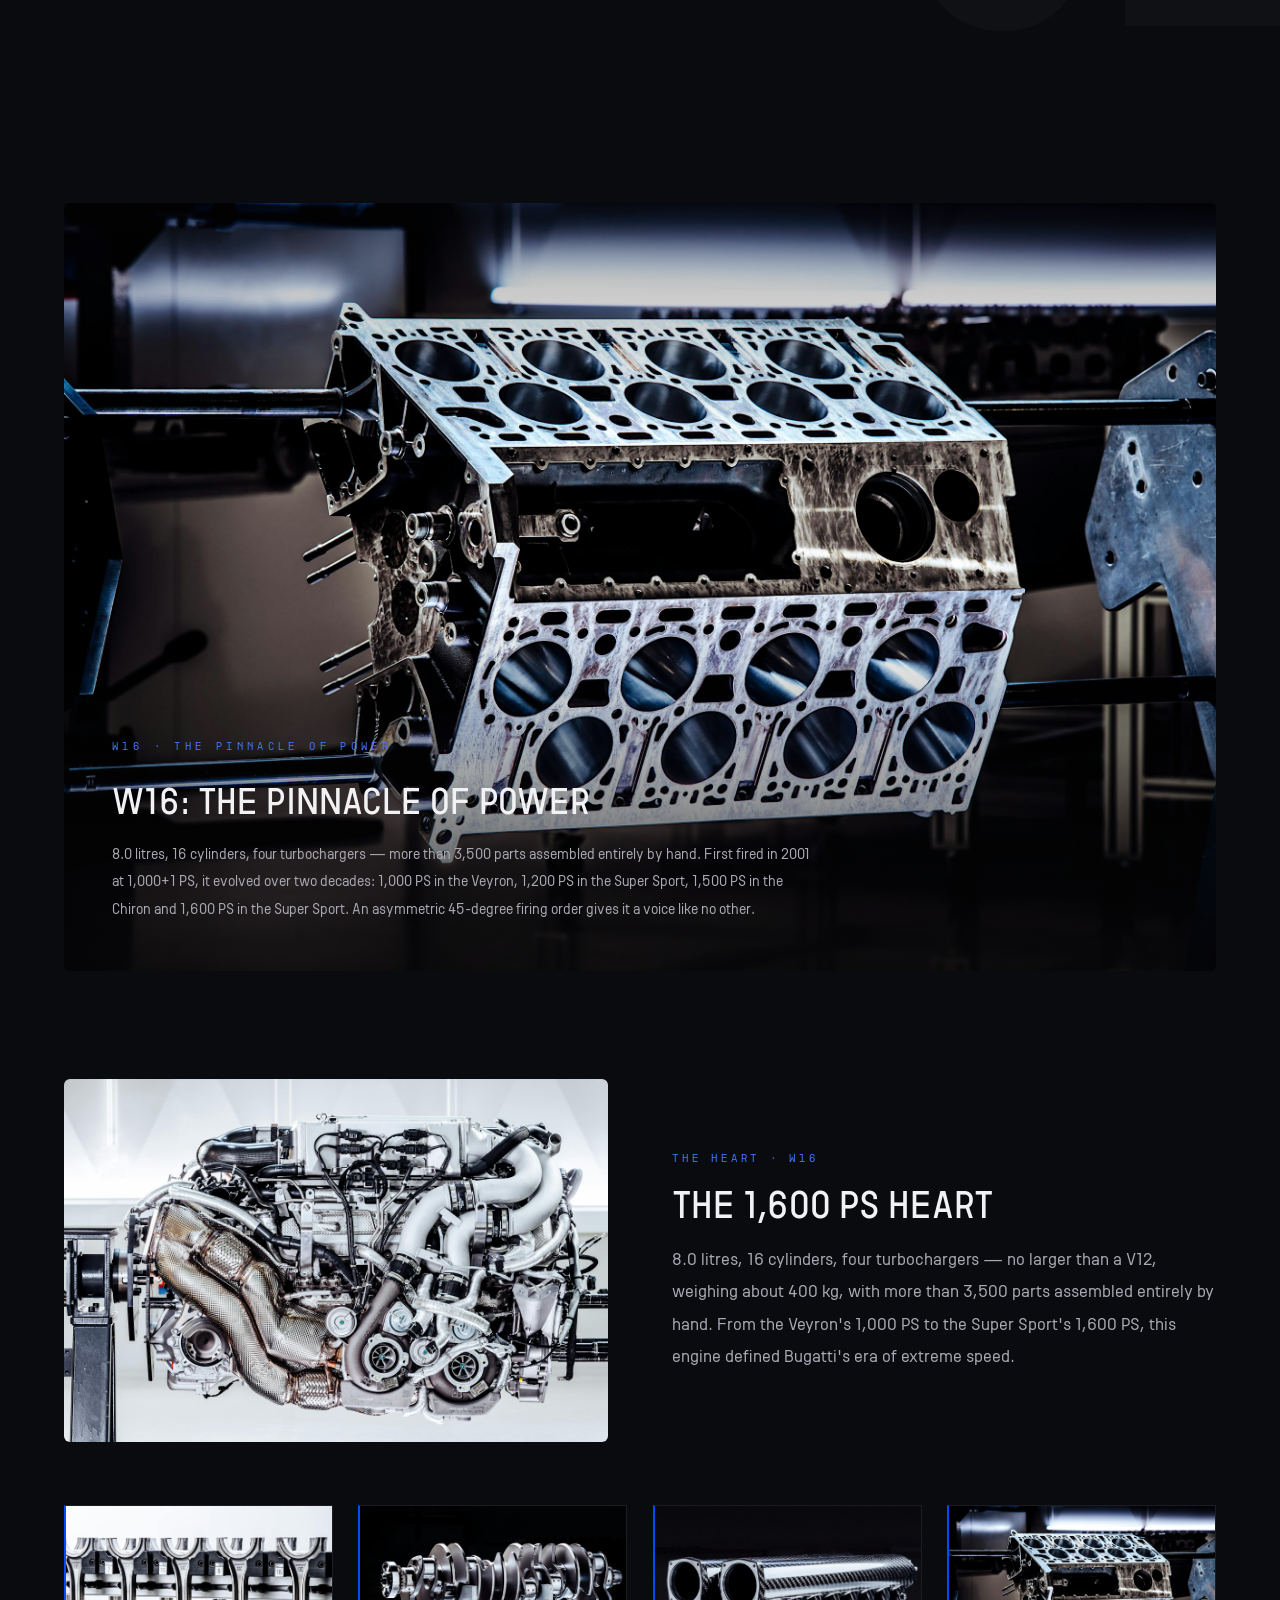
==== commit a699d362: "规范化:接入共享语言逻辑与 SEO 基建,清理未引用素材 - 语言分流改用 shared/v1/lang.js(统一实现,沿用原 localStorage 键与跳转方向) - 新增 robots.tx" ====
--- a/en.html
+++ b/en.html
@@ -9,8 +9,19 @@
 <meta property="og:title" content="CHIRON SUPER SPORT — Bugatti Chiron Super Sport">
 <meta property="og:description" content="440 km/h · 1,600 PS · The Ultimate Grand Tourisme">
 <meta property="og:image" content="img/hero-poster.webp">
-<link rel="stylesheet" href="css/style.css?v=3">
+<link rel="stylesheet" href="shared/v1/components.css">
+<link rel="stylesheet" href="css/style.css?v=4">
 <link rel="icon" href="data:image/svg+xml,%3Csvg xmlns='http://www.w3.org/2000/svg' viewBox='0 0 100 100'%3E%3Crect width='100' height='100' fill='%230b0b0d'/%3E%3Ctext x='50' y='70' font-size='56' text-anchor='middle' fill='%23f4f2ee' font-family='serif'%3EC%3C/text%3E%3C/svg%3E">
+<!-- hc:seo:start -->
+<!-- generated by tools/seo.py · cars.json · 2026-09-11 -->
+<link rel="canonical" href="https://chironss.hypercar.site/en.html">
+<link rel="alternate" hreflang="zh-CN" href="https://chironss.hypercar.site/">
+<link rel="alternate" hreflang="en" href="https://chironss.hypercar.site/en.html">
+<link rel="alternate" hreflang="x-default" href="https://chironss.hypercar.site/">
+<script type="application/ld+json">
+{"@context":"https://schema.org","@type":"Car","name":"Bugatti Chiron Super Sport","brand":{"@type":"Brand","name":"Bugatti"},"model":"Chiron Super Sport","url":"https://chironss.hypercar.site/en.html","description":"Built for speed · 440 km/h","productionDate":"2021","image":"https://chironss.hypercar.site/img/hero-poster.webp","additionalProperty":[{"@type":"PropertyValue","name":"Peak power","value":"1600 hp"},{"@type":"PropertyValue","name":"Top speed","value":"440 km/h"},{"@type":"PropertyValue","name":"Production","value":"60 cars"}]}
+</script>
+<!-- hc:seo:end -->
 </head>
 <body>
 
@@ -948,7 +959,7 @@
   </div>
 </footer>
 
-<script src="js/lang-detect.js?v=3"></script>
+<script src="shared/v1/lang.js" data-strategy="ip" data-key="chiron-lang" data-fallback="ipinfo" data-direction="both" data-zh="index.html" data-en="en.html" defer></script>
 <script src="js/main.js?v=3"></script>
 </body>
 </html>
--- a/shared/v1/components.css
+++ b/shared/v1/components.css
@@ -0,0 +1,83 @@
+/* ==========================================================================
+   shared/v1/components.css — hypercar 站点群共享组件
+   --------------------------------------------------------------------------
+   只收录**经实测逐字节相同**的组件。抽取工具:
+     tools/extract_component.py --component <名> --from <来源站>
+   依据:tools/analyze_css.py 的重合度报告。差异站一律不合并。
+   引用顺序:components.css 必须在各站 theme.css / page.css 之前,
+   这样站点级覆盖仍然生效。
+   ========================================================================== */
+
+/* === portal-bar : begin === */
+/* ---------- HYPERCAR 门户跳转 ---------- */
+.portal-bar {
+  display: flex;
+  align-items: center;
+  gap: 16px;
+  width: fit-content;
+  max-width: calc(100% - 48px);
+  margin: 52px auto 20px;
+  padding: 15px 40px;
+  border: 1.5px solid var(--accent, var(--blue-lux, var(--red, var(--gold))));
+  border-radius: 999px;
+  background: rgba(255, 255, 255, 0.045);
+  color: var(--ink-dim, var(--dim));
+  font-family: var(--font-mono, var(--mono));
+  font-size: 11.5px;
+  letter-spacing: 0.2em;
+  text-decoration: none;
+  transition: border-color .35s, color .35s, background .35s, transform .35s;
+}
+.portal-bar:hover { transform: translateY(-2px); background: rgba(255, 255, 255, 0.09); }
+.portal-bar__rule {
+  width: 36px;
+  height: 1px;
+  flex: none;
+  background: linear-gradient(90deg, transparent, var(--accent, var(--blue-lux, var(--red, var(--gold)))));
+}
+.portal-bar__rule--r { background: linear-gradient(90deg, var(--accent, var(--blue-lux, var(--red, var(--gold)))), transparent); }
+.portal-bar__badge {
+  width: 24px;
+  height: 24px;
+  border-radius: 7px;
+  flex: none;
+  display: grid;
+  place-items: center;
+  background: var(--accent, var(--blue-lux, var(--red, var(--gold))));
+  color: #0b0b0e;
+  font-size: 13px;
+  font-weight: 700;
+  box-shadow: 0 0 14px var(--accent, var(--blue-lux, var(--red, var(--gold))));
+}
+.portal-bar__name {
+  color: var(--accent, var(--blue-lux, var(--red, var(--gold))));
+  font-weight: 700;
+  letter-spacing: 0.24em;
+  white-space: nowrap;
+}
+.portal-bar__sep {
+  width: 1px;
+  height: 16px;
+  flex: none;
+  background: var(--line);
+}
+.portal-bar__text {
+  color: var(--ink-dim, var(--dim));
+  letter-spacing: 0.12em;
+  white-space: nowrap;
+}
+.portal-bar__arrow { font-style: normal; transition: transform .35s; }
+.portal-bar:hover .portal-bar__arrow { transform: translateX(4px); }
+@media (max-width: 720px) {
+
+    .portal-bar { flex-wrap: wrap; justify-content: center; text-align: center; margin: 30px 20px 14px; padding: 13px 26px; gap: 12px; }
+}
+@media (max-width: 720px) {
+
+    .portal-bar__rule { display: none; }
+}
+@media (max-width: 720px) {
+
+    .portal-bar__text { white-space: normal; }
+}
+/* === portal-bar : end === */
--- a/css/style.css
+++ b/css/style.css
@@ -1382,7 +1382,6 @@
   .hero__title { font-size: clamp(2.6rem, 12.5vw, 4.6rem); }
 }
 
-
 /* 规格章顶部数字条(原性能章数据融入) */
 .spec-nums {
   display: grid;
@@ -1411,7 +1410,6 @@
   color: var(--ink-faint);
 }
 @media (max-width: 720px) { .spec-nums { grid-template-columns: repeat(2, 1fr); } }
-
 
 /* ---------- 页脚(divo 同款:Hypercar 跳转 + 联系方式) ---------- */
 .footer__portal {
@@ -1527,7 +1525,6 @@
 .footer__disclaimer p.mono a { color: var(--ink-dim); border-bottom: 1px solid var(--line); transition: color 0.3s; }
 .footer__disclaimer p.mono a:hover { color: var(--ink); }
 
-
 /* ---------- 数据小卡(f80 风格:顶部色条 + 大数字) ---------- */
 .bigstats {
   display: grid;
@@ -1659,67 +1656,5 @@
 .prose--center .lead { font-size: clamp(1.35rem, 2.6vw, 1.7rem); line-height: 1.9; }
 .prose--center p:not(.lead) { color: var(--ink-dim); font-size: 1.02rem; line-height: 1.9; }
 .prose--center p b { color: var(--ink); }
-/* ---------- HYPERCAR 门户跳转 ---------- */
-.portal-bar {
-  display: flex;
-  align-items: center;
-  gap: 16px;
-  width: fit-content;
-  max-width: calc(100% - 48px);
-  margin: 52px auto 20px;
-  padding: 15px 40px;
-  border: 1.5px solid var(--accent, var(--blue-lux, var(--red, var(--gold))));
-  border-radius: 999px;
-  background: rgba(255, 255, 255, 0.045);
-  color: var(--ink-dim, var(--dim));
-  font-family: var(--font-mono, var(--mono));
-  font-size: 11.5px;
-  letter-spacing: 0.2em;
-  text-decoration: none;
-  transition: border-color .35s, color .35s, background .35s, transform .35s;
-}
-.portal-bar:hover { transform: translateY(-2px); background: rgba(255, 255, 255, 0.09); }
-.portal-bar__rule {
-  width: 36px;
-  height: 1px;
-  flex: none;
-  background: linear-gradient(90deg, transparent, var(--accent, var(--blue-lux, var(--red, var(--gold)))));
-}
-.portal-bar__rule--r { background: linear-gradient(90deg, var(--accent, var(--blue-lux, var(--red, var(--gold)))), transparent); }
-.portal-bar__badge {
-  width: 24px;
-  height: 24px;
-  border-radius: 7px;
-  flex: none;
-  display: grid;
-  place-items: center;
-  background: var(--accent, var(--blue-lux, var(--red, var(--gold))));
-  color: #0b0b0e;
-  font-size: 13px;
-  font-weight: 700;
-  box-shadow: 0 0 14px var(--accent, var(--blue-lux, var(--red, var(--gold))));
-}
-.portal-bar__name {
-  color: var(--accent, var(--blue-lux, var(--red, var(--gold))));
-  font-weight: 700;
-  letter-spacing: 0.24em;
-  white-space: nowrap;
-}
-.portal-bar__sep {
-  width: 1px;
-  height: 16px;
-  flex: none;
-  background: var(--line);
-}
-.portal-bar__text {
-  color: var(--ink-dim, var(--dim));
-  letter-spacing: 0.12em;
-  white-space: nowrap;
-}
-.portal-bar__arrow { font-style: normal; transition: transform .35s; }
-.portal-bar:hover .portal-bar__arrow { transform: translateX(4px); }
 @media (max-width: 720px) {
-  .portal-bar { flex-wrap: wrap; justify-content: center; text-align: center; margin: 30px 20px 14px; padding: 13px 26px; gap: 12px; }
-  .portal-bar__rule { display: none; }
-  .portal-bar__text { white-space: normal; }
-}
+}
